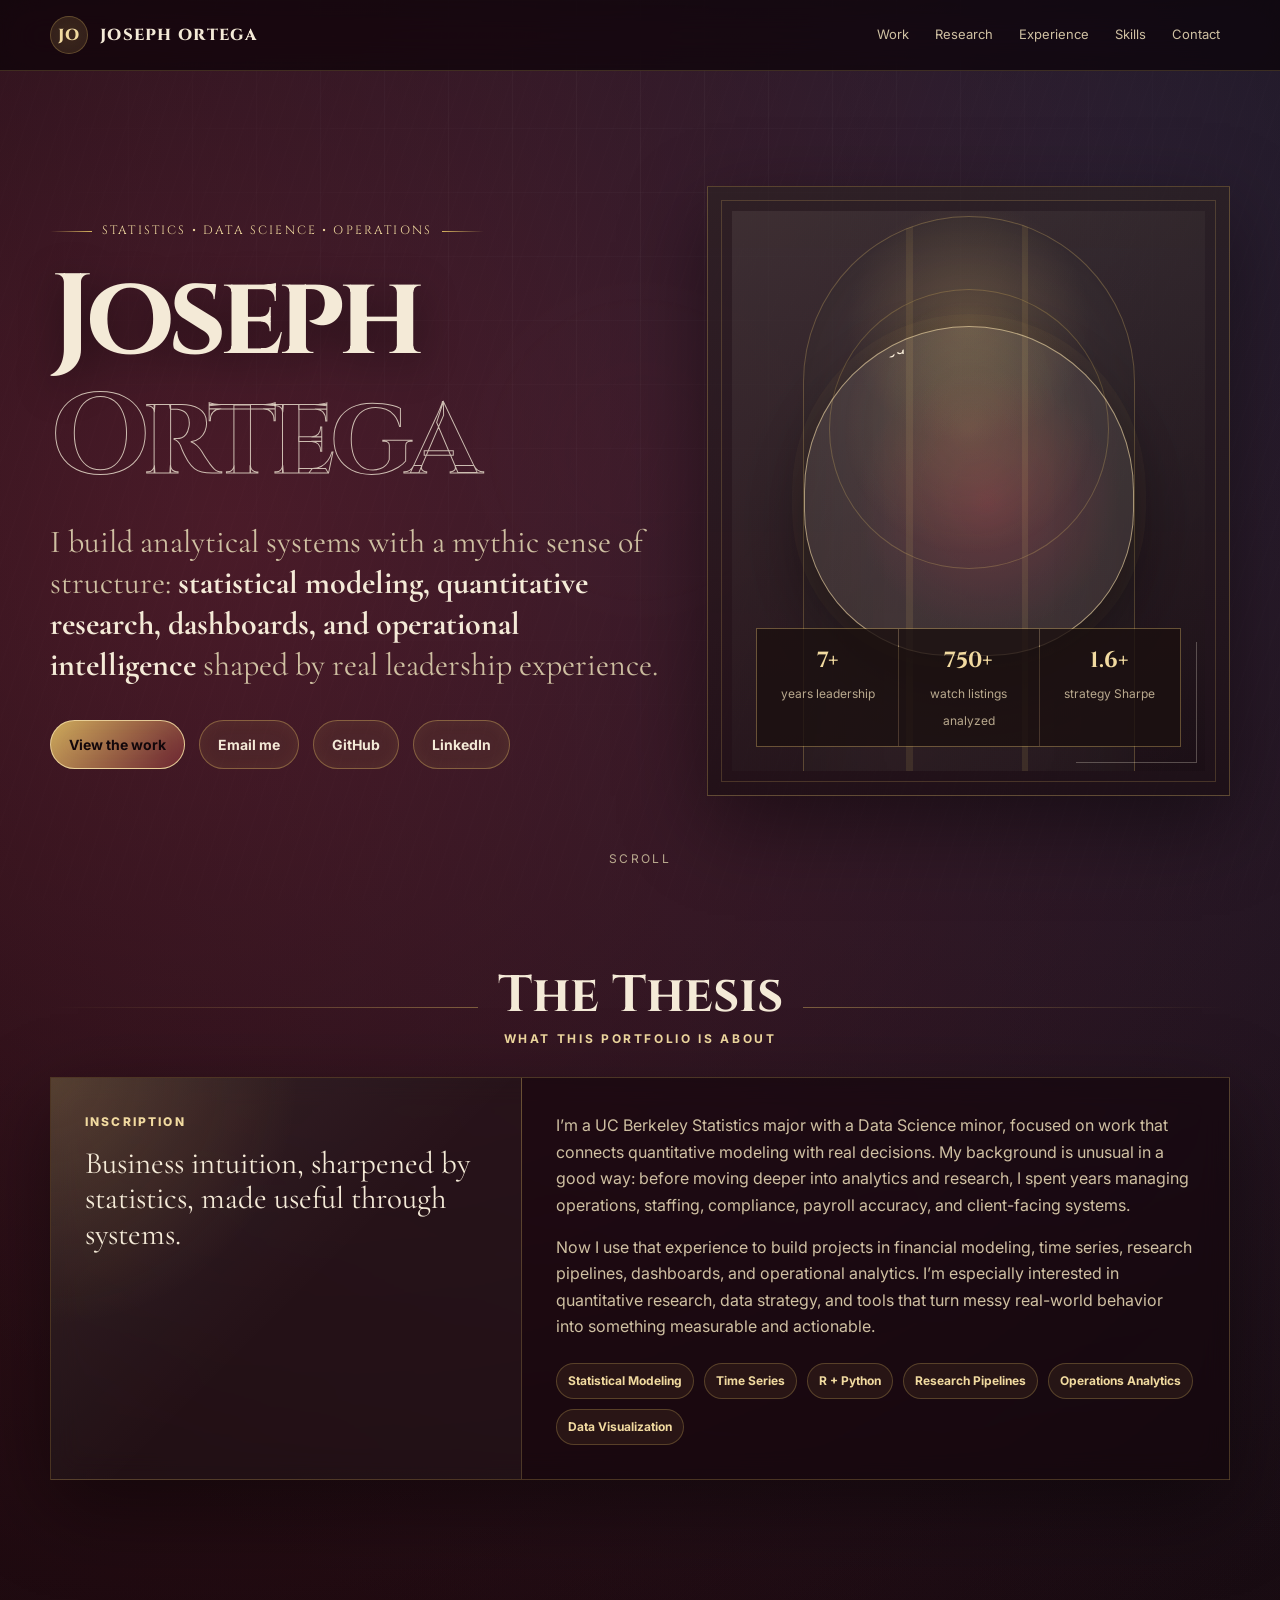
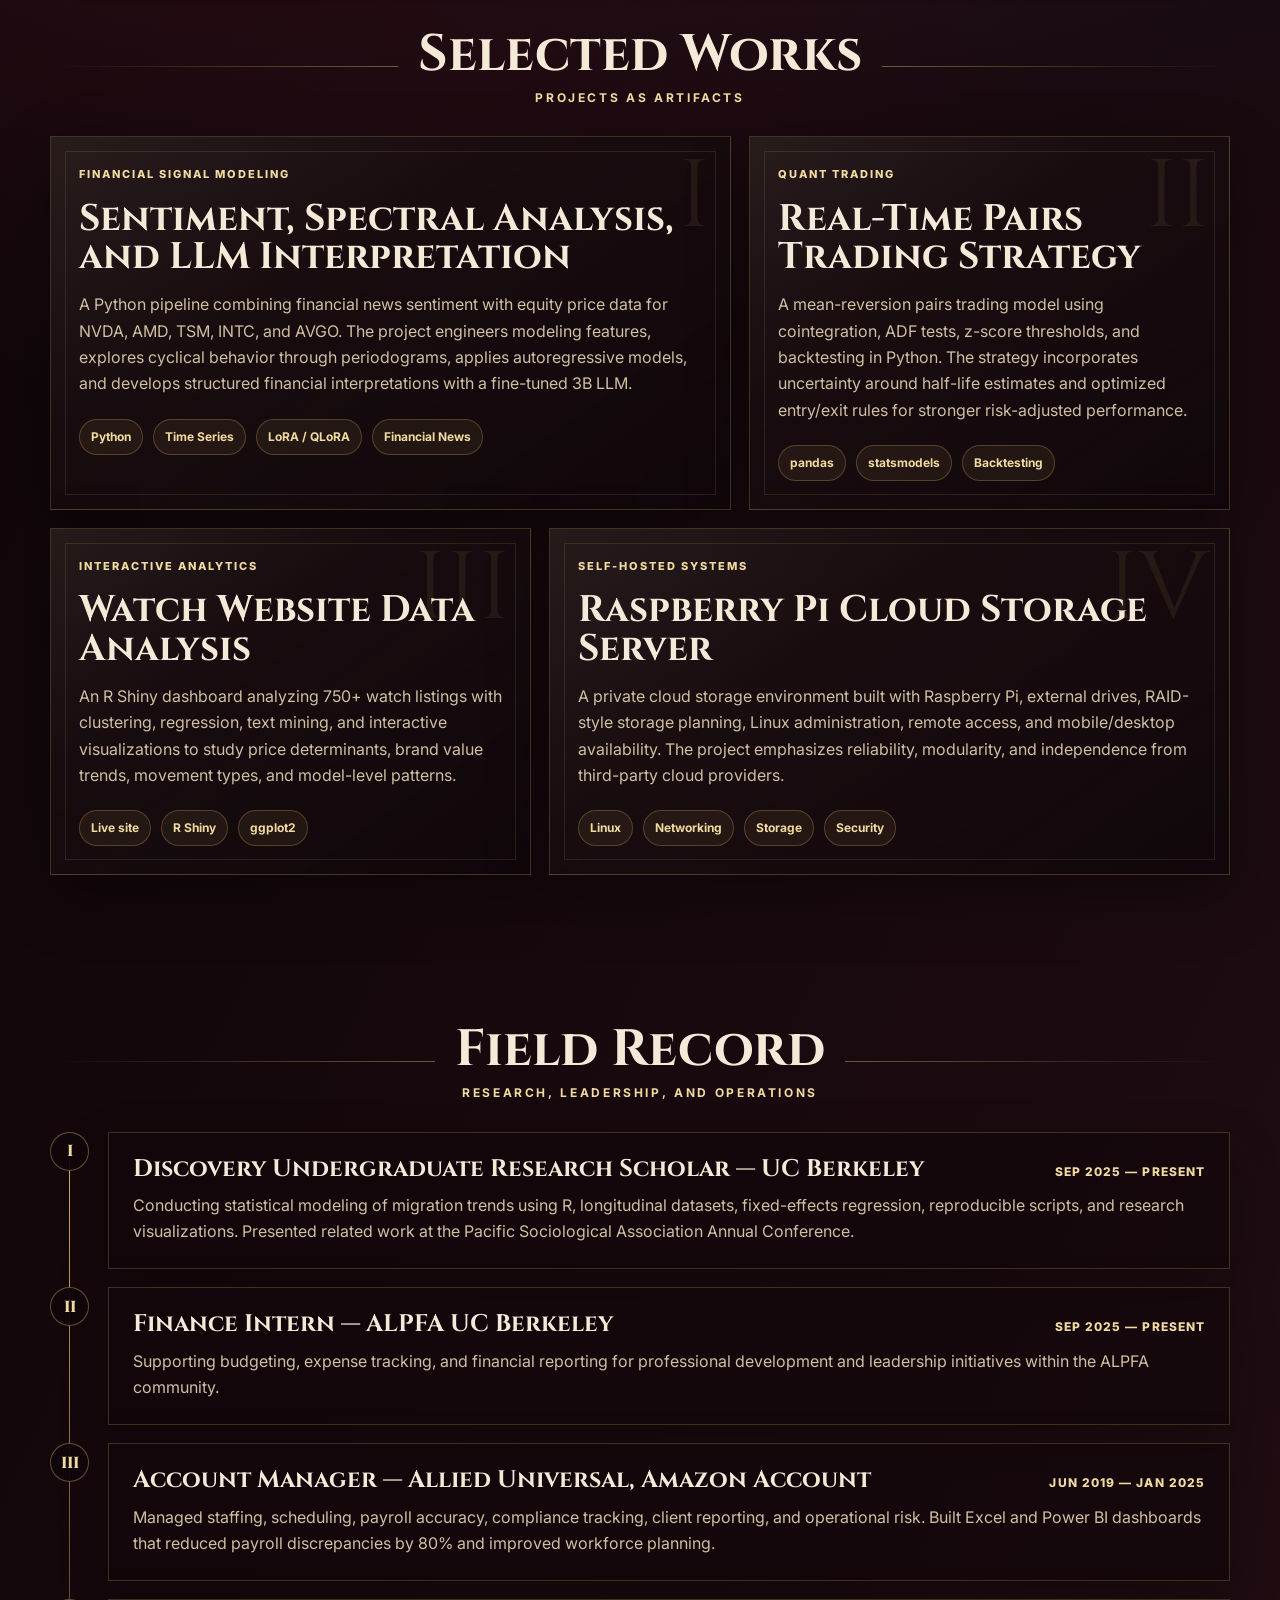
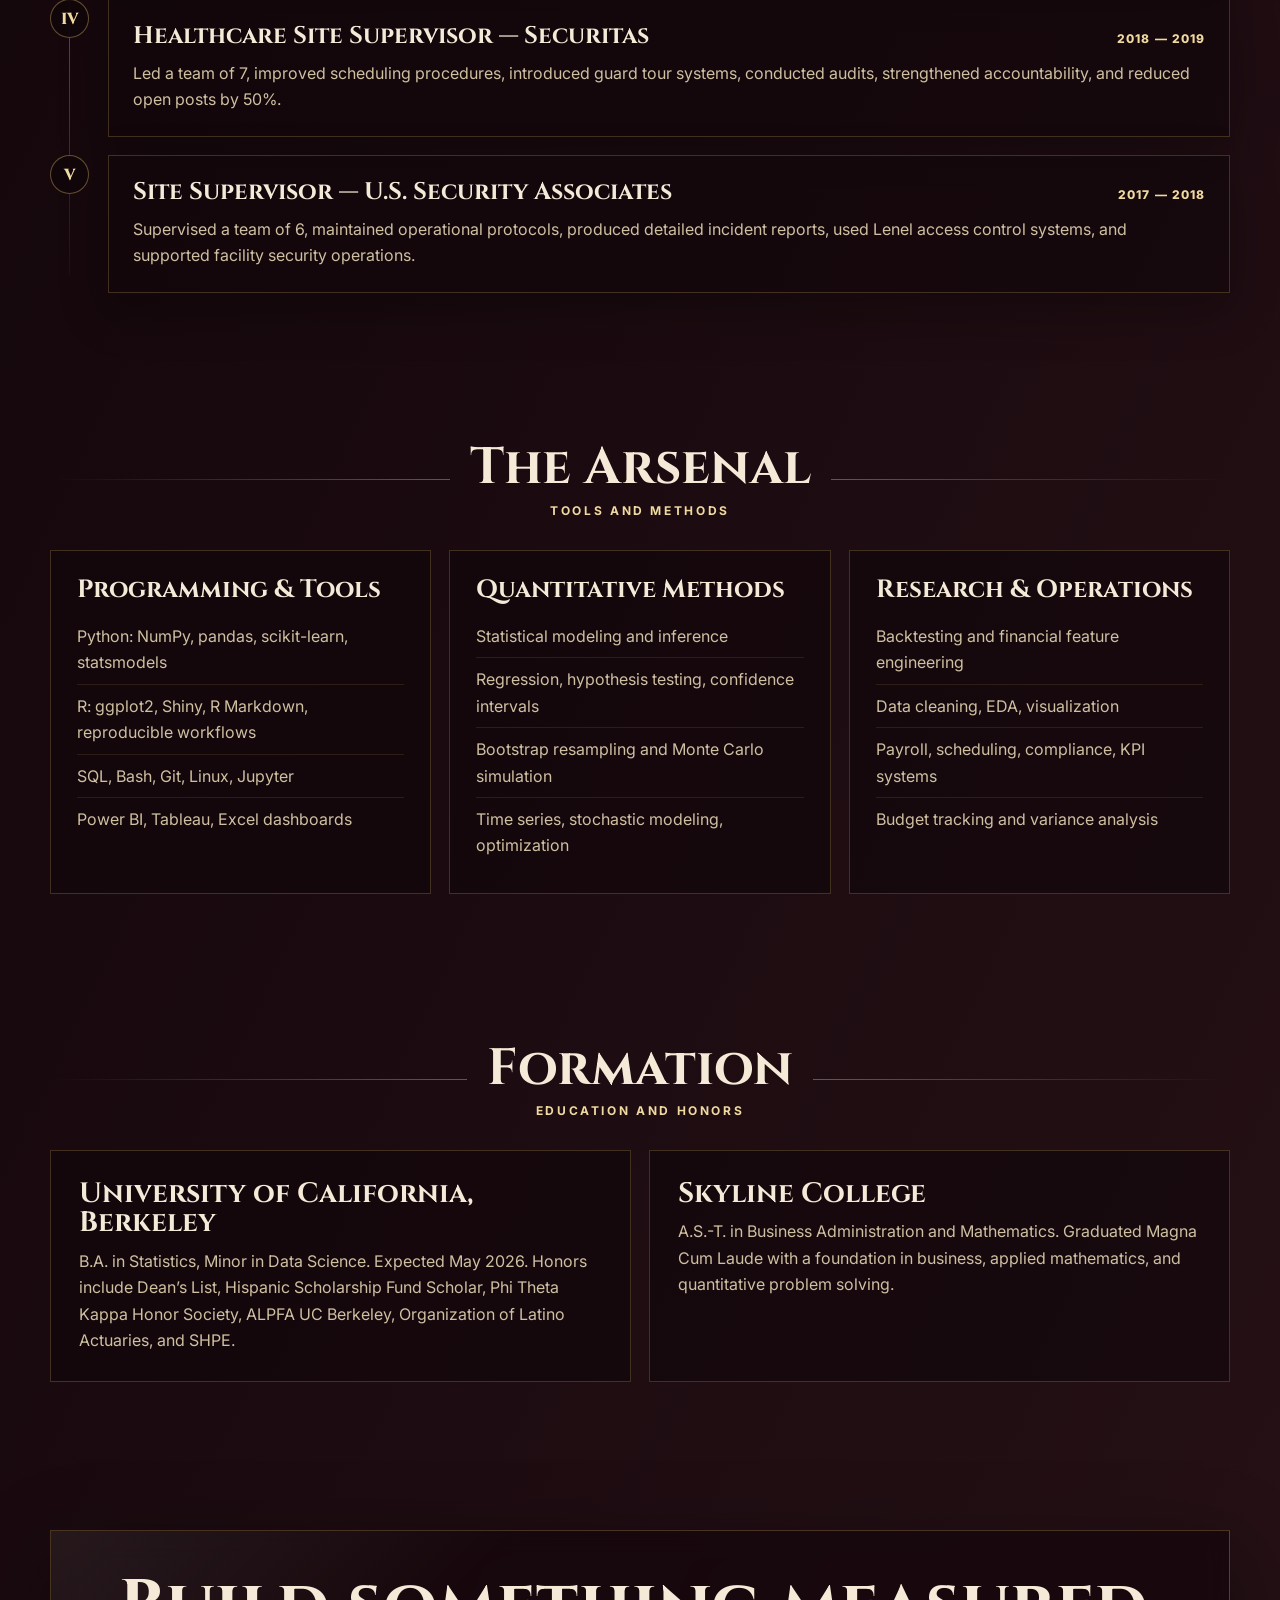
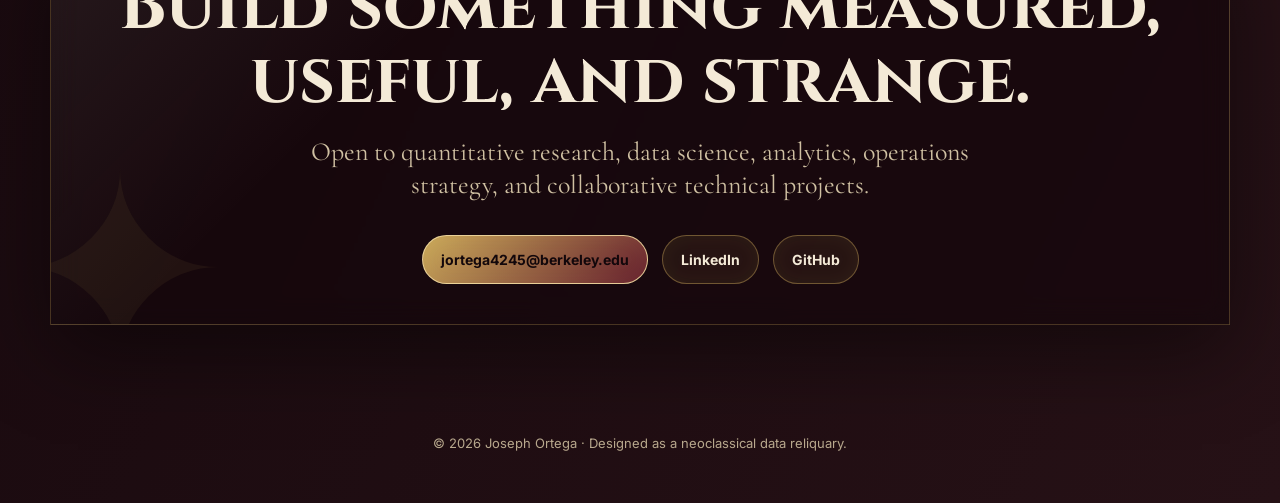
==== index.html @ 9931ac11 "Update print statement from 'Hello' to 'Goodbye'" ====
<!doctype html>
<html lang="en">
<head>
  <meta charset="utf-8" />
  <meta name="viewport" content="width=device-width, initial-scale=1" />
  <title>Joseph Ortega — Portfolio</title>
  <meta name="description" content="Joseph Ortega — Statistics & Data Science at UC Berkeley. Quantitative research, analytics, operations, and data-driven systems." />
  <meta property="og:title" content="Joseph Ortega — Portfolio" />
  <meta property="og:description" content="Statistics, data science, quantitative research, and operations portfolio for Joseph Ortega." />
  <meta property="og:type" content="website" />
  <meta property="og:image" content="https://avatars.githubusercontent.com/u/205101047?v=4" />
  <meta name="theme-color" content="#12090d" />
  <link rel="preconnect" href="https://fonts.googleapis.com">
  <link rel="preconnect" href="https://fonts.gstatic.com" crossorigin>
  <link href="https://fonts.googleapis.com/css2?family=Cinzel:wght@500;600;700;800&family=Cormorant+Garamond:ital,wght@0,500;0,600;0,700;1,500;1,600&family=Inter:wght@400;500;600;700&display=swap" rel="stylesheet">
  <style>
    :root {
      --night: #10070b;
      --night-2: #180b12;
      --wine: #4b1722;
      --wine-2: #6d2232;
      --gold: #d6b35f;
      --gold-soft: #f1daa0;
      --ivory: #f4ead7;
      --stone: #cfc0a2;
      --muted: #b9a98e;
      --ink: #1f1612;
      --lapis: #203d63;
      --verdigris: #6b8f84;
      --glass: rgba(20, 9, 14, 0.72);
      --glass-2: rgba(40, 15, 22, 0.62);
      --line: rgba(214, 179, 95, 0.34);
      --shadow: 0 28px 80px rgba(0, 0, 0, .44);
      --max: 1180px;
    }

    * { box-sizing: border-box; }
    html { scroll-behavior: smooth; }
    body {
      margin: 0;
      color: var(--ivory);
      font-family: Inter, system-ui, -apple-system, BlinkMacSystemFont, "Segoe UI", sans-serif;
      background:
        radial-gradient(circle at 18% 10%, rgba(109, 34, 50, .62), transparent 30%),
        radial-gradient(circle at 84% 4%, rgba(32, 61, 99, .42), transparent 30%),
        linear-gradient(115deg, #0a0407 0%, #16080d 45%, #261116 100%);
      line-height: 1.65;
      overflow-x: hidden;
    }

    body::before {
      content: "";
      position: fixed;
      inset: 0;
      pointer-events: none;
      z-index: -3;
      background:
        linear-gradient(90deg, rgba(255,255,255,.035) 1px, transparent 1px),
        linear-gradient(rgba(255,255,255,.025) 1px, transparent 1px);
      background-size: 64px 64px;
      mask-image: radial-gradient(circle at 50% 20%, #000, transparent 78%);
    }

    body::after {
      content: "";
      position: fixed;
      inset: 0;
      pointer-events: none;
      z-index: -2;
      opacity: .16;
      background-image:
        repeating-linear-gradient(108deg, transparent 0 14px, rgba(244,234,215,.14) 15px, transparent 16px),
        radial-gradient(circle at 50% 50%, rgba(244,234,215,.25), transparent 24%);
      mix-blend-mode: overlay;
    }

    a { color: inherit; text-decoration: none; }
    img { max-width: 100%; display: block; }
    .container { width: min(var(--max), calc(100% - 36px)); margin: 0 auto; }

    .skip-link {
      position: absolute;
      left: 18px;
      top: -60px;
      background: var(--ivory);
      color: var(--ink);
      padding: 10px 14px;
      border-radius: 999px;
      z-index: 999;
      transition: top .2s ease;
    }
    .skip-link:focus { top: 18px; }

    .progress {
      position: fixed;
      top: 0;
      left: 0;
      height: 3px;
      width: 0%;
      background: linear-gradient(90deg, var(--gold), #fff1bd, var(--wine-2));
      z-index: 1000;
      box-shadow: 0 0 18px rgba(214,179,95,.55);
    }

    .nav {
      position: sticky;
      top: 0;
      z-index: 100;
      backdrop-filter: blur(18px) saturate(140%);
      background: rgba(10, 4, 7, .72);
      border-bottom: 1px solid rgba(214,179,95,.22);
    }

    .nav-inner {
      display: flex;
      align-items: center;
      justify-content: space-between;
      gap: 22px;
      padding: 16px 0;
    }

    .sigil {
      display: inline-flex;
      align-items: center;
      gap: 12px;
      letter-spacing: .08em;
      text-transform: uppercase;
      font-family: Cinzel, serif;
      font-weight: 800;
    }

    .sigil-mark {
      width: 38px;
      height: 38px;
      display: grid;
      place-items: center;
      border: 1px solid var(--line);
      border-radius: 50%;
      background: radial-gradient(circle, rgba(214,179,95,.2), rgba(214,179,95,.05));
      color: var(--gold-soft);
      box-shadow: inset 0 0 18px rgba(214,179,95,.12);
    }

    .nav-links {
      display: flex;
      align-items: center;
      gap: 6px;
      flex-wrap: wrap;
      justify-content: flex-end;
    }

    .nav-links a {
      font-size: 13px;
      color: var(--stone);
      padding: 8px 10px;
      border-radius: 999px;
      transition: color .2s ease, background .2s ease;
    }
    .nav-links a:hover { color: var(--ivory); background: rgba(214,179,95,.1); }

    .hero {
      position: relative;
      min-height: calc(100vh - 76px);
      display: grid;
      align-items: center;
      padding: 86px 0 70px;
    }

    .hero-grid {
      display: grid;
      grid-template-columns: 1.08fr .92fr;
      gap: 44px;
      align-items: center;
    }

    .eyebrow {
      display: inline-flex;
      align-items: center;
      gap: 10px;
      color: var(--gold-soft);
      font-family: Cinzel, serif;
      letter-spacing: .18em;
      text-transform: uppercase;
      font-size: 12px;
      margin-bottom: 18px;
    }
    .eyebrow::before, .eyebrow::after {
      content: "";
      width: 42px;
      height: 1px;
      background: linear-gradient(90deg, transparent, var(--gold));
    }
    .eyebrow::after { background: linear-gradient(90deg, var(--gold), transparent); }

    h1, h2, h3 { font-family: Cinzel, Georgia, serif; line-height: 1.05; margin: 0; }
    h1 {
      font-size: clamp(52px, 9vw, 114px);
      letter-spacing: -.055em;
      max-width: 850px;
      text-shadow: 0 10px 42px rgba(0,0,0,.45);
    }
    h1 span {
      display: block;
      color: transparent;
      -webkit-text-stroke: 1px rgba(244,234,215,.78);
      text-shadow: none;
    }

    .hero-copy {
      max-width: 710px;
      margin-top: 24px;
      color: var(--stone);
      font-family: "Cormorant Garamond", Georgia, serif;
      font-size: clamp(22px, 3vw, 32px);
      line-height: 1.28;
    }

    .hero-copy strong { color: var(--ivory); font-weight: 700; }

    .actions {
      display: flex;
      gap: 14px;
      flex-wrap: wrap;
      margin-top: 34px;
    }

    .btn {
      display: inline-flex;
      align-items: center;
      justify-content: center;
      gap: 9px;
      min-height: 46px;
      padding: 12px 18px;
      border-radius: 999px;
      border: 1px solid rgba(214,179,95,.42);
      color: var(--ivory);
      background: rgba(214,179,95,.08);
      box-shadow: inset 0 0 18px rgba(214,179,95,.06);
      transition: transform .2s ease, background .2s ease, border-color .2s ease;
      font-weight: 700;
      font-size: 14px;
    }
    .btn:hover { transform: translateY(-2px); background: rgba(214,179,95,.16); border-color: rgba(241,218,160,.7); }
    .btn.primary { background: linear-gradient(135deg, rgba(214,179,95,.95), rgba(109,34,50,.9)); color: #12070b; border-color: rgba(241,218,160,.9); }
    .btn.primary:hover { color: #090305; }

    .portrait-panel {
      position: relative;
      padding: 24px;
      border: 1px solid rgba(214,179,95,.3);
      background:
        linear-gradient(180deg, rgba(244,234,215,.08), rgba(244,234,215,.02)),
        rgba(18, 7, 11, .64);
      box-shadow: var(--shadow);
      overflow: hidden;
      isolation: isolate;
    }
    .portrait-panel::before,
    .portrait-panel::after {
      content: "";
      position: absolute;
      inset: 13px;
      border: 1px solid rgba(214,179,95,.22);
      pointer-events: none;
      z-index: 2;
    }
    .portrait-panel::after {
      inset: auto 32px 32px auto;
      width: 120px;
      height: 120px;
      border-left: 0;
      border-top: 0;
      border-color: rgba(244,234,215,.28);
    }

    .portrait-wrap {
      position: relative;
      min-height: 560px;
      display: grid;
      place-items: center;
      background:
        radial-gradient(circle at 50% 20%, rgba(214,179,95,.24), transparent 24%),
        radial-gradient(circle at 54% 52%, rgba(109,34,50,.62), transparent 34%),
        linear-gradient(145deg, rgba(244,234,215,.08), rgba(16,7,11,.2));
      overflow: hidden;
    }

    .portrait-wrap::before {
      content: "";
      position: absolute;
      width: 330px;
      height: 640px;
      border-radius: 170px 170px 18px 18px;
      border: 1px solid rgba(214,179,95,.28);
      background:
        linear-gradient(90deg, transparent 0 31%, rgba(214,179,95,.12) 31% 33%, transparent 33% 66%, rgba(214,179,95,.12) 66% 68%, transparent 68%),
        rgba(244,234,215,.035);
      transform: translateY(46px);
      box-shadow: inset 0 0 80px rgba(0,0,0,.22);
    }

    .orb {
      position: absolute;
      width: 280px;
      height: 280px;
      border-radius: 50%;
      border: 1px solid rgba(214,179,95,.28);
      background: radial-gradient(circle, rgba(214,179,95,.18), transparent 64%);
      filter: blur(.1px);
      top: 78px;
      left: 50%;
      transform: translateX(-50%);
    }

    .avatar {
      position: relative;
      z-index: 3;
      width: min(78%, 330px);
      aspect-ratio: 1;
      object-fit: cover;
      border-radius: 50% 50% 44% 44%;
      border: 1px solid rgba(241,218,160,.58);
      padding: 8px;
      background: rgba(244,234,215,.08);
      box-shadow: 0 28px 70px rgba(0,0,0,.45), 0 0 0 12px rgba(214,179,95,.05);
      filter: sepia(.08) contrast(1.04) saturate(.92);
    }

    .stat-strip {
      position: absolute;
      left: 24px;
      right: 24px;
      bottom: 24px;
      z-index: 4;
      display: grid;
      grid-template-columns: repeat(3, 1fr);
      gap: 1px;
      border: 1px solid rgba(214,179,95,.24);
      background: rgba(214,179,95,.18);
    }
    .stat {
      padding: 14px 12px;
      background: rgba(16,7,11,.76);
      text-align: center;
    }
    .stat b {
      display: block;
      font-family: Cinzel, serif;
      font-size: 22px;
      color: var(--gold-soft);
    }
    .stat span { color: var(--muted); font-size: 12px; }

    .scroll-cue {
      position: absolute;
      left: 50%;
      bottom: 26px;
      transform: translateX(-50%);
      color: var(--muted);
      font-size: 12px;
      letter-spacing: .2em;
      text-transform: uppercase;
    }

    .section {
      padding: 74px 0;
      position: relative;
    }

    .section-title {
      display: grid;
      grid-template-columns: 1fr auto 1fr;
      align-items: center;
      gap: 20px;
      margin-bottom: 32px;
    }
    .section-title::before, .section-title::after {
      content: "";
      height: 1px;
      background: linear-gradient(90deg, transparent, rgba(214,179,95,.45));
    }
    .section-title::after { background: linear-gradient(90deg, rgba(214,179,95,.45), transparent); }
    .section-title h2 {
      font-size: clamp(28px, 4vw, 52px);
      text-align: center;
      color: var(--ivory);
    }
    .section-title small {
      display: block;
      margin-top: 10px;
      font-family: Inter, sans-serif;
      font-size: 12px;
      font-weight: 700;
      letter-spacing: .22em;
      text-transform: uppercase;
      color: var(--gold-soft);
    }

    .panel {
      border: 1px solid rgba(214,179,95,.26);
      background:
        linear-gradient(135deg, rgba(244,234,215,.08), transparent 30%),
        rgba(18, 7, 11, .66);
      box-shadow: var(--shadow);
      backdrop-filter: blur(14px) saturate(135%);
    }

    .about-panel {
      display: grid;
      grid-template-columns: .8fr 1.2fr;
      gap: 0;
    }

    .epitaph {
      padding: 34px;
      border-right: 1px solid rgba(214,179,95,.24);
      background:
        radial-gradient(circle at 0 0, rgba(214,179,95,.2), transparent 40%),
        rgba(244,234,215,.035);
    }
    .epitaph .label {
      color: var(--gold-soft);
      letter-spacing: .18em;
      text-transform: uppercase;
      font-size: 12px;
      font-weight: 800;
      margin-bottom: 14px;
    }
    .epitaph p {
      font-family: "Cormorant Garamond", Georgia, serif;
      font-size: 31px;
      line-height: 1.14;
      color: var(--ivory);
      margin: 0;
    }

    .about-copy {
      padding: 34px;
      color: var(--stone);
      font-size: 16px;
    }
    .about-copy p { margin: 0 0 16px; }
    .about-copy strong { color: var(--ivory); }

    .skill-cloud {
      display: flex;
      flex-wrap: wrap;
      gap: 10px;
      margin-top: 24px;
    }
    .chip {
      border: 1px solid rgba(214,179,95,.28);
      background: rgba(214,179,95,.08);
      color: var(--gold-soft);
      border-radius: 999px;
      padding: 7px 11px;
      font-size: 12px;
      font-weight: 700;
    }

    .project-grid {
      display: grid;
      grid-template-columns: repeat(12, 1fr);
      gap: 18px;
    }
    .project-card {
      grid-column: span 6;
      min-height: 322px;
      position: relative;
      overflow: hidden;
      padding: 28px;
      border: 1px solid rgba(214,179,95,.24);
      background:
        linear-gradient(145deg, rgba(244,234,215,.09), rgba(244,234,215,.025) 36%, rgba(16,7,11,.78)),
        rgba(18,7,11,.72);
      box-shadow: 0 22px 58px rgba(0,0,0,.32);
      transition: transform .22s ease, border-color .22s ease, background .22s ease;
    }
    .project-card:nth-child(1), .project-card:nth-child(4) { grid-column: span 7; }
    .project-card:nth-child(2), .project-card:nth-child(3) { grid-column: span 5; }
    .project-card:hover {
      transform: translateY(-5px);
      border-color: rgba(241,218,160,.58);
      background:
        linear-gradient(145deg, rgba(244,234,215,.12), rgba(109,34,50,.12) 42%, rgba(16,7,11,.8)),
        rgba(18,7,11,.72);
    }
    .project-card::before {
      content: attr(data-numeral);
      position: absolute;
      right: 20px;
      top: 12px;
      font-family: Cinzel, serif;
      font-size: 96px;
      line-height: 1;
      color: rgba(214,179,95,.09);
      pointer-events: none;
    }
    .project-card::after {
      content: "";
      position: absolute;
      inset: 14px;
      border: 1px solid rgba(214,179,95,.14);
      pointer-events: none;
    }
    .project-card .type {
      color: var(--gold-soft);
      letter-spacing: .18em;
      text-transform: uppercase;
      font-weight: 800;
      font-size: 11px;
      margin-bottom: 16px;
    }
    .project-card h3 {
      font-size: clamp(24px, 3vw, 37px);
      max-width: 620px;
      margin-bottom: 14px;
      position: relative;
      z-index: 1;
    }
    .project-card p {
      margin: 0;
      color: var(--stone);
      max-width: 620px;
      position: relative;
      z-index: 1;
    }
    .project-links {
      display: flex;
      gap: 10px;
      flex-wrap: wrap;
      margin-top: 22px;
      position: relative;
      z-index: 1;
    }

    .timeline {
      position: relative;
      display: grid;
      gap: 18px;
    }
    .timeline::before {
      content: "";
      position: absolute;
      left: 19px;
      top: 18px;
      bottom: 18px;
      width: 1px;
      background: linear-gradient(var(--gold), rgba(214,179,95,.05));
    }
    .role {
      position: relative;
      display: grid;
      grid-template-columns: 40px 1fr;
      gap: 18px;
    }
    .role-dot {
      width: 39px;
      height: 39px;
      border-radius: 50%;
      display: grid;
      place-items: center;
      color: var(--gold-soft);
      background: rgba(16,7,11,.95);
      border: 1px solid rgba(214,179,95,.42);
      z-index: 1;
      font-family: Cinzel, serif;
      font-weight: 800;
    }
    .role-card {
      padding: 24px;
      border: 1px solid rgba(214,179,95,.24);
      background: rgba(18,7,11,.64);
      box-shadow: 0 18px 48px rgba(0,0,0,.28);
    }
    .role-card header {
      display: flex;
      align-items: baseline;
      justify-content: space-between;
      gap: 18px;
      margin-bottom: 10px;
    }
    .role-card h3 { font-size: 24px; }
    .role-card time {
      color: var(--gold-soft);
      font-size: 12px;
      white-space: nowrap;
      font-weight: 800;
      letter-spacing: .09em;
      text-transform: uppercase;
    }
    .role-card p { color: var(--stone); margin: 0; }

    .skills-layout {
      display: grid;
      grid-template-columns: repeat(3, 1fr);
      gap: 18px;
    }
    .skill-card {
      padding: 26px;
      border: 1px solid rgba(214,179,95,.24);
      background: rgba(18,7,11,.64);
      min-height: 230px;
    }
    .skill-card h3 {
      font-size: 25px;
      color: var(--ivory);
      margin-bottom: 12px;
    }
    .skill-card ul {
      list-style: none;
      margin: 0;
      padding: 0;
      color: var(--stone);
    }
    .skill-card li {
      padding: 8px 0;
      border-bottom: 1px solid rgba(214,179,95,.12);
    }
    .skill-card li:last-child { border-bottom: 0; }

    .education-grid {
      display: grid;
      grid-template-columns: repeat(2, 1fr);
      gap: 18px;
    }
    .edu-card {
      padding: 28px;
      min-height: 210px;
      border: 1px solid rgba(214,179,95,.24);
      background: rgba(18,7,11,.64);
    }
    .edu-card h3 { font-size: 28px; margin-bottom: 10px; }
    .edu-card p { color: var(--stone); margin: 0; }

    .contact-panel {
      padding: 40px;
      text-align: center;
      position: relative;
      overflow: hidden;
    }
    .contact-panel::before {
      content: "✦";
      position: absolute;
      inset: auto auto -90px -40px;
      font-size: 260px;
      color: rgba(214,179,95,.06);
      font-family: Cinzel, serif;
      line-height: 1;
    }
    .contact-panel h2 {
      font-size: clamp(34px, 6vw, 70px);
      margin-bottom: 18px;
    }
    .contact-panel p {
      color: var(--stone);
      max-width: 720px;
      margin: 0 auto 28px;
      font-family: "Cormorant Garamond", Georgia, serif;
      font-size: 26px;
      line-height: 1.25;
    }

    footer {
      padding: 34px 0 48px;
      color: var(--muted);
      font-size: 13px;
      text-align: center;
    }

    .reveal {
      opacity: 0;
      transform: translateY(18px);
      transition: opacity .75s ease, transform .75s ease;
    }
    .reveal.visible {
      opacity: 1;
      transform: translateY(0);
    }

    @media (max-width: 980px) {
      .hero-grid, .about-panel, .skills-layout, .education-grid { grid-template-columns: 1fr; }
      .portrait-wrap { min-height: 480px; }
      .epitaph { border-right: 0; border-bottom: 1px solid rgba(214,179,95,.24); }
      .project-card, .project-card:nth-child(1), .project-card:nth-child(2), .project-card:nth-child(3), .project-card:nth-child(4) { grid-column: span 12; }
      .scroll-cue { display: none; }
    }

    @media (max-width: 720px) {
      .container { width: min(100% - 28px, var(--max)); }
      .nav-inner { align-items: flex-start; flex-direction: column; }
      .nav-links { justify-content: flex-start; }
      .hero { padding: 54px 0 40px; min-height: auto; }
      h1 { font-size: clamp(46px, 15vw, 74px); }
      .portrait-panel { padding: 14px; }
      .portrait-wrap { min-height: 430px; }
      .stat-strip { grid-template-columns: 1fr; left: 14px; right: 14px; bottom: 14px; }
      .section { padding: 52px 0; }
      .section-title { grid-template-columns: 1fr; gap: 10px; }
      .section-title::before, .section-title::after { display: none; }
      .epitaph, .about-copy, .project-card, .role-card, .skill-card, .edu-card, .contact-panel { padding: 22px; }
      .role-card header { flex-direction: column; gap: 4px; }
      .role-card time { white-space: normal; }
    }

    @media (prefers-reduced-motion: reduce) {
      html { scroll-behavior: auto; }
      *, *::before, *::after { transition: none !important; animation: none !important; }
      .reveal { opacity: 1; transform: none; }
    }
  </style>
</head>
<body>
  <a class="skip-link" href="#main">Skip to content</a>
  <div class="progress" aria-hidden="true"></div>

  <header class="nav">
    <div class="container nav-inner">
      <a href="#top" class="sigil" aria-label="Joseph Ortega home">
        <span class="sigil-mark">JO</span>
        <span>Joseph Ortega</span>
      </a>
      <nav class="nav-links" aria-label="Primary navigation">
        <a href="#work">Work</a>
        <a href="#research">Research</a>
        <a href="#experience">Experience</a>
        <a href="#skills">Skills</a>
        <a href="#contact">Contact</a>
      </nav>
    </div>
  </header>

  <main id="main">
    <section class="hero container" id="top">
      <div class="hero-grid">
        <div class="reveal">
          <div class="eyebrow">Statistics • Data Science • Operations</div>
          <h1>Joseph <span>Ortega</span></h1>
          <p class="hero-copy">
            I build analytical systems with a mythic sense of structure: <strong>statistical modeling, quantitative research, dashboards, and operational intelligence</strong> shaped by real leadership experience.
          </p>
          <div class="actions">
            <a class="btn primary" href="#work">View the work</a>
            <a class="btn" href="mailto:jortega4245@berkeley.edu">Email me</a>
            <a class="btn" href="https://github.com/jortega4245" target="_blank" rel="noopener">GitHub</a>
            <a class="btn" href="https://www.linkedin.com/in/josephrortega42" target="_blank" rel="noopener">LinkedIn</a>
          </div>
        </div>

        <aside class="portrait-panel reveal" aria-label="Profile summary">
          <div class="portrait-wrap">
            <div class="orb" aria-hidden="true"></div>
            <img class="avatar" src="https://avatars.githubusercontent.com/u/205101047?v=4" alt="JC Ortega" />
            <div class="stat-strip" aria-label="Portfolio highlights">
              <div class="stat"><b>7+</b><span>years leadership</span></div>
              <div class="stat"><b>750+</b><span>watch listings analyzed</span></div>
              <div class="stat"><b>1.6+</b><span>strategy Sharpe</span></div>
            </div>
          </div>
        </aside>
      </div>
      <div class="scroll-cue">Scroll</div>
    </section>

    <section class="section container" id="research">
      <div class="section-title reveal">
        <h2>The Thesis<small>what this portfolio is about</small></h2>
      </div>
      <div class="panel about-panel reveal">
        <div class="epitaph">
          <div class="label">Inscription</div>
          <p>Business intuition, sharpened by statistics, made useful through systems.</p>
        </div>
        <div class="about-copy">
          <p>
            I’m a UC Berkeley Statistics major with a Data Science minor, focused on work that connects quantitative modeling with real decisions. My background is unusual in a good way: before moving deeper into analytics and research, I spent years managing operations, staffing, compliance, payroll accuracy, and client-facing systems.
          </p>
          <p>
            Now I use that experience to build projects in financial modeling, time series, research pipelines, dashboards, and operational analytics. I’m especially interested in quantitative research, data strategy, and tools that turn messy real-world behavior into something measurable and actionable.
          </p>
          <div class="skill-cloud" aria-label="Core focus areas">
            <span class="chip">Statistical Modeling</span>
            <span class="chip">Time Series</span>
            <span class="chip">R + Python</span>
            <span class="chip">Research Pipelines</span>
            <span class="chip">Operations Analytics</span>
            <span class="chip">Data Visualization</span>
          </div>
        </div>
      </div>
    </section>

    <section class="section container" id="work">
      <div class="section-title reveal">
        <h2>Selected Works<small>projects as artifacts</small></h2>
      </div>
      <div class="project-grid">
        <article class="project-card reveal" data-numeral="I">
          <div class="type">Financial signal modeling</div>
          <h3>Sentiment, Spectral Analysis, and LLM Interpretation</h3>
          <p>
            A Python pipeline combining financial news sentiment with equity price data for NVDA, AMD, TSM, INTC, and AVGO. The project engineers modeling features, explores cyclical behavior through periodograms, applies autoregressive models, and develops structured financial interpretations with a fine-tuned 3B LLM.
          </p>
          <div class="project-links">
            <span class="chip">Python</span>
            <span class="chip">Time Series</span>
            <span class="chip">LoRA / QLoRA</span>
            <span class="chip">Financial News</span>
          </div>
        </article>

        <article class="project-card reveal" data-numeral="II">
          <div class="type">Quant trading</div>
          <h3>Real-Time Pairs Trading Strategy</h3>
          <p>
            A mean-reversion pairs trading model using cointegration, ADF tests, z-score thresholds, and backtesting in Python. The strategy incorporates uncertainty around half-life estimates and optimized entry/exit rules for stronger risk-adjusted performance.
          </p>
          <div class="project-links">
            <span class="chip">pandas</span>
            <span class="chip">statsmodels</span>
            <span class="chip">Backtesting</span>
          </div>
        </article>

        <article class="project-card reveal" data-numeral="III">
          <div class="type">Interactive analytics</div>
          <h3>Watch Website Data Analysis</h3>
          <p>
            An R Shiny dashboard analyzing 750+ watch listings with clustering, regression, text mining, and interactive visualizations to study price determinants, brand value trends, movement types, and model-level patterns.
          </p>
          <div class="project-links">
            <a class="chip" href="https://jortega4245.github.io/" target="_blank" rel="noopener">Live site</a>
            <span class="chip">R Shiny</span>
            <span class="chip">ggplot2</span>
          </div>
        </article>

        <article class="project-card reveal" data-numeral="IV">
          <div class="type">Self-hosted systems</div>
          <h3>Raspberry Pi Cloud Storage Server</h3>
          <p>
            A private cloud storage environment built with Raspberry Pi, external drives, RAID-style storage planning, Linux administration, remote access, and mobile/desktop availability. The project emphasizes reliability, modularity, and independence from third-party cloud providers.
          </p>
          <div class="project-links">
            <span class="chip">Linux</span>
            <span class="chip">Networking</span>
            <span class="chip">Storage</span>
            <span class="chip">Security</span>
          </div>
        </article>
      </div>
    </section>

    <section class="section container" id="experience">
      <div class="section-title reveal">
        <h2>Field Record<small>research, leadership, and operations</small></h2>
      </div>
      <div class="timeline">
        <article class="role reveal">
          <div class="role-dot">I</div>
          <div class="role-card">
            <header>
              <h3>Discovery Undergraduate Research Scholar — UC Berkeley</h3>
              <time>Sep 2025 — Present</time>
            </header>
            <p>Conducting statistical modeling of migration trends using R, longitudinal datasets, fixed-effects regression, reproducible scripts, and research visualizations. Presented related work at the Pacific Sociological Association Annual Conference.</p>
          </div>
        </article>

        <article class="role reveal">
          <div class="role-dot">II</div>
          <div class="role-card">
            <header>
              <h3>Finance Intern — ALPFA UC Berkeley</h3>
              <time>Sep 2025 — Present</time>
            </header>
            <p>Supporting budgeting, expense tracking, and financial reporting for professional development and leadership initiatives within the ALPFA community.</p>
          </div>
        </article>

        <article class="role reveal">
          <div class="role-dot">III</div>
          <div class="role-card">
            <header>
              <h3>Account Manager — Allied Universal, Amazon Account</h3>
              <time>Jun 2019 — Jan 2025</time>
            </header>
            <p>Managed staffing, scheduling, payroll accuracy, compliance tracking, client reporting, and operational risk. Built Excel and Power BI dashboards that reduced payroll discrepancies by 80% and improved workforce planning.</p>
          </div>
        </article>

        <article class="role reveal">
          <div class="role-dot">IV</div>
          <div class="role-card">
            <header>
              <h3>Healthcare Site Supervisor — Securitas</h3>
              <time>2018 — 2019</time>
            </header>
            <p>Led a team of 7, improved scheduling procedures, introduced guard tour systems, conducted audits, strengthened accountability, and reduced open posts by 50%.</p>
          </div>
        </article>

        <article class="role reveal">
          <div class="role-dot">V</div>
          <div class="role-card">
            <header>
              <h3>Site Supervisor — U.S. Security Associates</h3>
              <time>2017 — 2018</time>
            </header>
            <p>Supervised a team of 6, maintained operational protocols, produced detailed incident reports, used Lenel access control systems, and supported facility security operations.</p>
          </div>
        </article>
      </div>
    </section>

    <section class="section container" id="skills">
      <div class="section-title reveal">
        <h2>The Arsenal<small>tools and methods</small></h2>
      </div>
      <div class="skills-layout">
        <div class="skill-card reveal">
          <h3>Programming & Tools</h3>
          <ul>
            <li>Python: NumPy, pandas, scikit-learn, statsmodels</li>
            <li>R: ggplot2, Shiny, R Markdown, reproducible workflows</li>
            <li>SQL, Bash, Git, Linux, Jupyter</li>
            <li>Power BI, Tableau, Excel dashboards</li>
          </ul>
        </div>
        <div class="skill-card reveal">
          <h3>Quantitative Methods</h3>
          <ul>
            <li>Statistical modeling and inference</li>
            <li>Regression, hypothesis testing, confidence intervals</li>
            <li>Bootstrap resampling and Monte Carlo simulation</li>
            <li>Time series, stochastic modeling, optimization</li>
          </ul>
        </div>
        <div class="skill-card reveal">
          <h3>Research & Operations</h3>
          <ul>
            <li>Backtesting and financial feature engineering</li>
            <li>Data cleaning, EDA, visualization</li>
            <li>Payroll, scheduling, compliance, KPI systems</li>
            <li>Budget tracking and variance analysis</li>
          </ul>
        </div>
      </div>
    </section>

    <section class="section container" id="education">
      <div class="section-title reveal">
        <h2>Formation<small>education and honors</small></h2>
      </div>
      <div class="education-grid">
        <article class="edu-card reveal">
          <h3>University of California, Berkeley</h3>
          <p>B.A. in Statistics, Minor in Data Science. Expected May 2026. Honors include Dean’s List, Hispanic Scholarship Fund Scholar, Phi Theta Kappa Honor Society, ALPFA UC Berkeley, Organization of Latino Actuaries, and SHPE.</p>
        </article>
        <article class="edu-card reveal">
          <h3>Skyline College</h3>
          <p>A.S.-T. in Business Administration and Mathematics. Graduated Magna Cum Laude with a foundation in business, applied mathematics, and quantitative problem solving.</p>
        </article>
      </div>
    </section>

    <section class="section container" id="contact">
      <div class="panel contact-panel reveal">
        <h2>Build something measured, useful, and strange.</h2>
        <p>Open to quantitative research, data science, analytics, operations strategy, and collaborative technical projects.</p>
        <div class="actions" style="justify-content:center">
          <a class="btn primary" href="mailto:jortega4245@berkeley.edu">jortega4245@berkeley.edu</a>
          <a class="btn" href="https://www.linkedin.com/in/josephrortega42" target="_blank" rel="noopener">LinkedIn</a>
          <a class="btn" href="https://github.com/jortega4245" target="_blank" rel="noopener">GitHub</a>
        </div>
      </div>
    </section>
  </main>

  <footer class="container">
    <div>© <span id="year"></span> Joseph Ortega · Designed as a neoclassical data reliquary.</div>
  </footer>

  <script>
    const progress = document.querySelector('.progress');
    const year = document.getElementById('year');
    if (year) year.textContent = new Date().getFullYear();

    function updateProgress() {
      const scrollTop = window.scrollY || document.documentElement.scrollTop;
      const height = document.documentElement.scrollHeight - document.documentElement.clientHeight;
      const percent = height > 0 ? (scrollTop / height) * 100 : 0;
      if (progress) progress.style.width = `${percent}%`;
    }

    updateProgress();
    window.addEventListener('scroll', updateProgress, { passive: true });

    const observer = new IntersectionObserver((entries) => {
      entries.forEach(entry => {
        if (entry.isIntersecting) {
          entry.target.classList.add('visible');
          observer.unobserve(entry.target);
        }
      });
    }, { threshold: 0.12 });

    document.querySelectorAll('.reveal').forEach(el => observer.observe(el));
  </script>
</body>
</html>
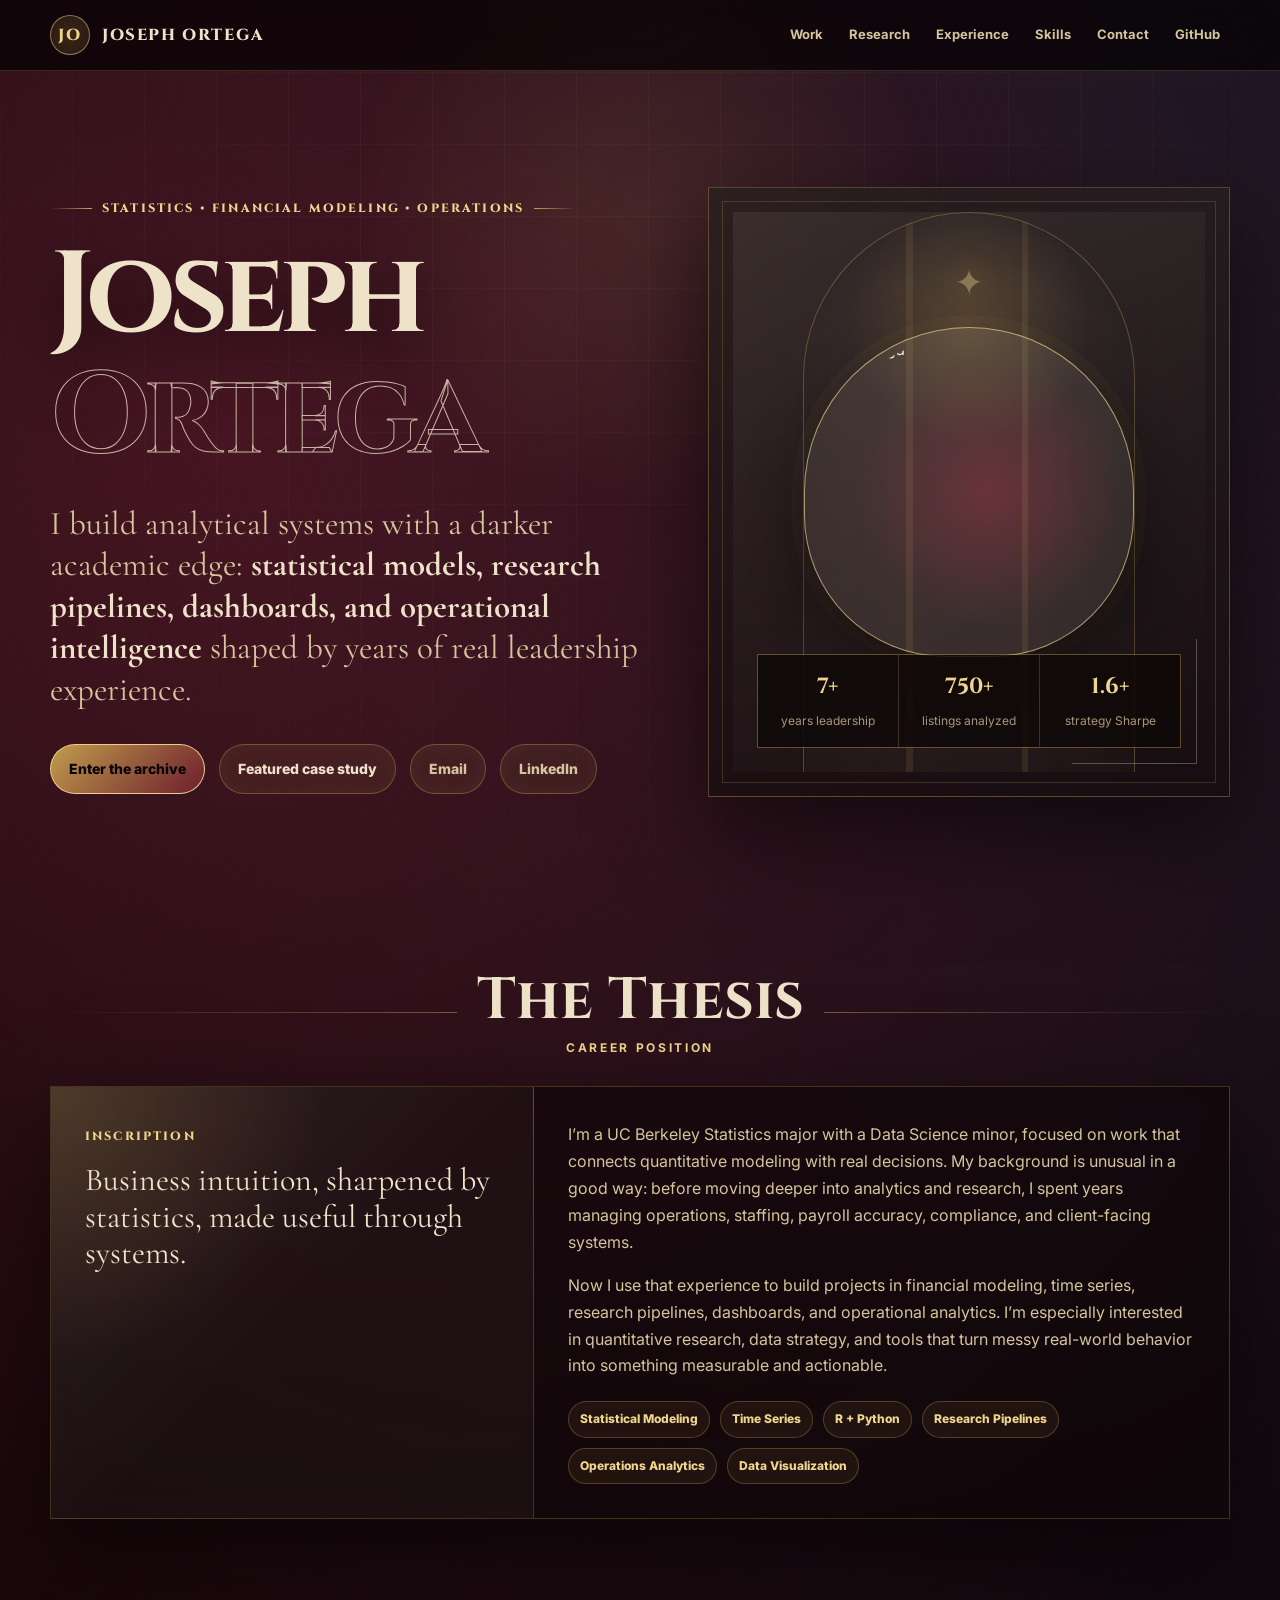
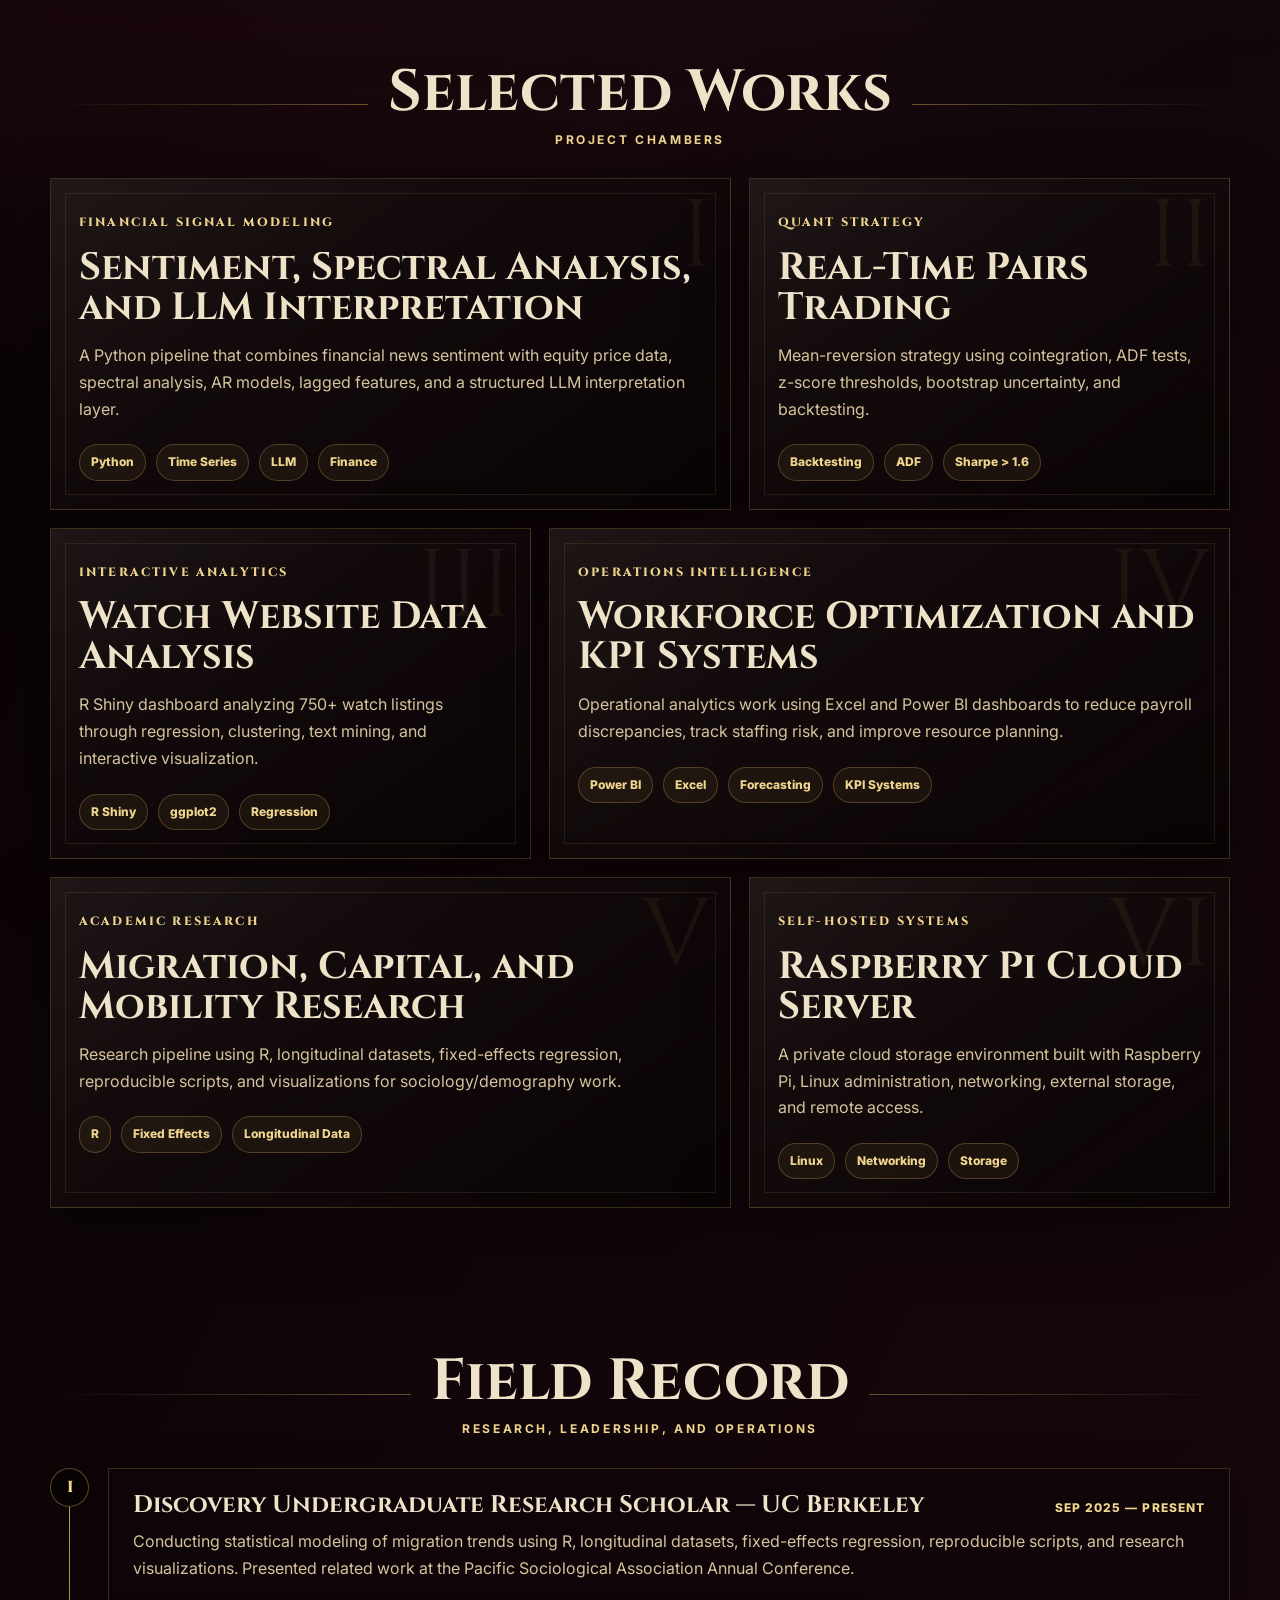
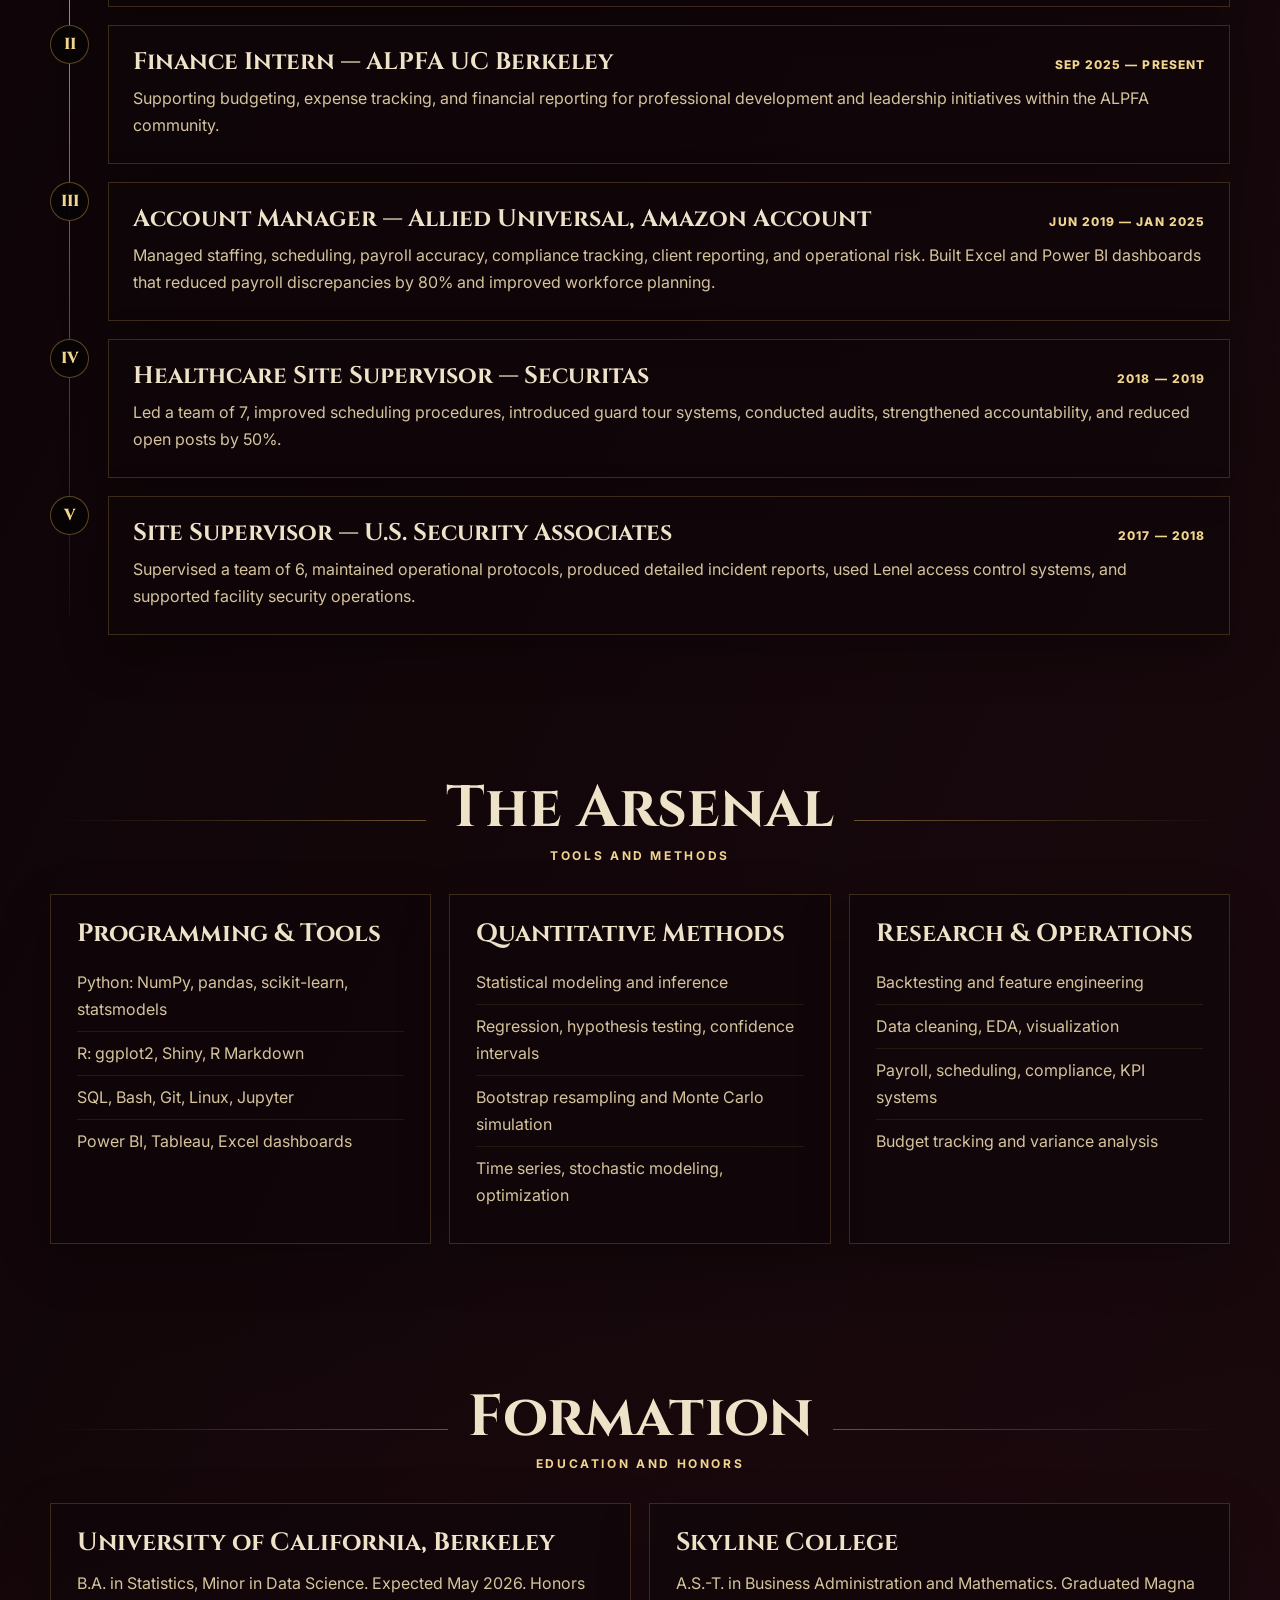
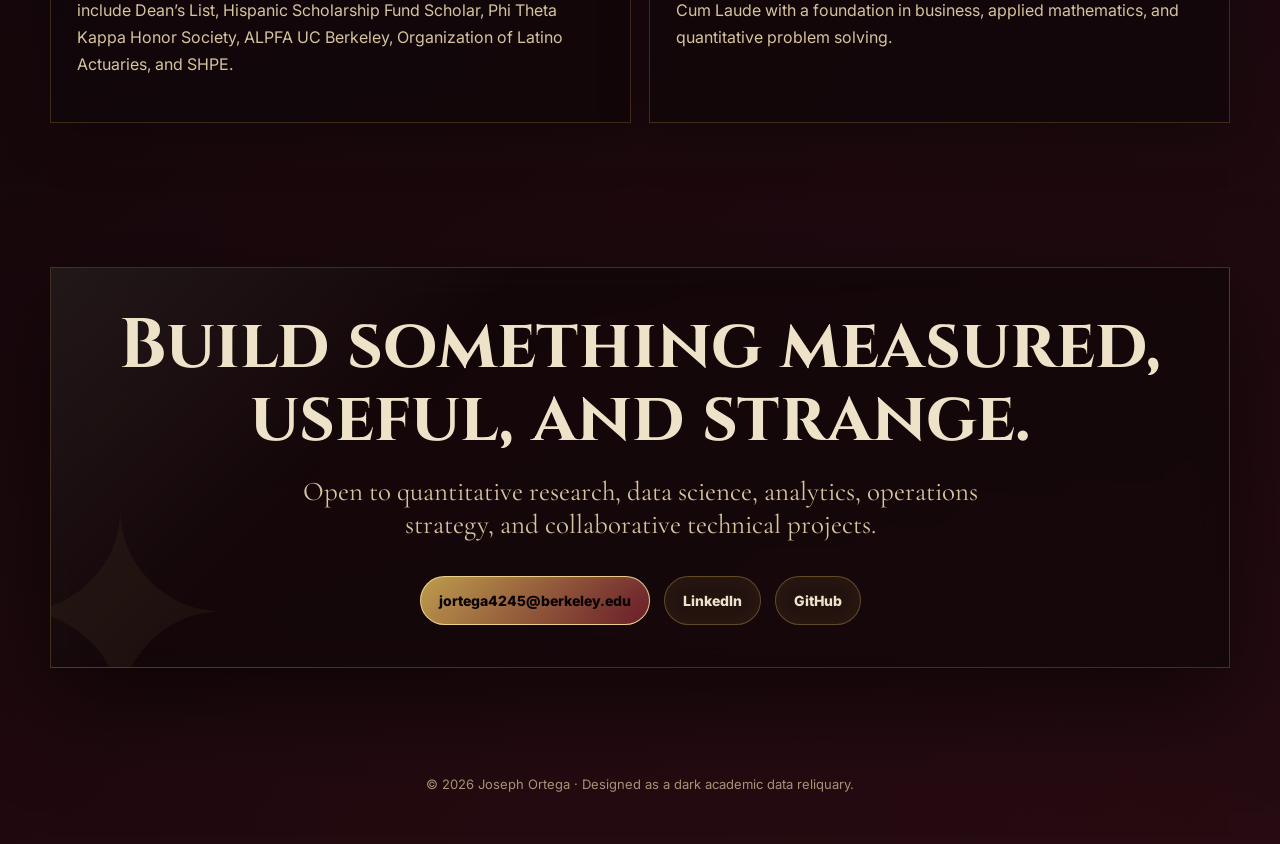
==== commit dbd0bbaf: "Add files via upload" ====
--- a/index.html
+++ b/index.html
@@ -4,728 +4,29 @@
   <meta charset="utf-8" />
   <meta name="viewport" content="width=device-width, initial-scale=1" />
   <title>Joseph Ortega — Portfolio</title>
-  <meta name="description" content="Joseph Ortega — Statistics & Data Science at UC Berkeley. Quantitative research, analytics, operations, and data-driven systems." />
+  <meta name="description" content="Statistics, data science, quantitative research, and operations analytics portfolio for Joseph Ortega." />
   <meta property="og:title" content="Joseph Ortega — Portfolio" />
-  <meta property="og:description" content="Statistics, data science, quantitative research, and operations portfolio for Joseph Ortega." />
+  <meta property="og:description" content="Statistics, data science, quantitative research, and operations analytics portfolio for Joseph Ortega." />
   <meta property="og:type" content="website" />
   <meta property="og:image" content="https://avatars.githubusercontent.com/u/205101047?v=4" />
-  <meta name="theme-color" content="#12090d" />
+  <meta name="theme-color" content="#070305" />
   <link rel="preconnect" href="https://fonts.googleapis.com">
   <link rel="preconnect" href="https://fonts.gstatic.com" crossorigin>
-  <link href="https://fonts.googleapis.com/css2?family=Cinzel:wght@500;600;700;800&family=Cormorant+Garamond:ital,wght@0,500;0,600;0,700;1,500;1,600&family=Inter:wght@400;500;600;700&display=swap" rel="stylesheet">
-  <style>
-    :root {
-      --night: #10070b;
-      --night-2: #180b12;
-      --wine: #4b1722;
-      --wine-2: #6d2232;
-      --gold: #d6b35f;
-      --gold-soft: #f1daa0;
-      --ivory: #f4ead7;
-      --stone: #cfc0a2;
-      --muted: #b9a98e;
-      --ink: #1f1612;
-      --lapis: #203d63;
-      --verdigris: #6b8f84;
-      --glass: rgba(20, 9, 14, 0.72);
-      --glass-2: rgba(40, 15, 22, 0.62);
-      --line: rgba(214, 179, 95, 0.34);
-      --shadow: 0 28px 80px rgba(0, 0, 0, .44);
-      --max: 1180px;
-    }
-
-    * { box-sizing: border-box; }
-    html { scroll-behavior: smooth; }
-    body {
-      margin: 0;
-      color: var(--ivory);
-      font-family: Inter, system-ui, -apple-system, BlinkMacSystemFont, "Segoe UI", sans-serif;
-      background:
-        radial-gradient(circle at 18% 10%, rgba(109, 34, 50, .62), transparent 30%),
-        radial-gradient(circle at 84% 4%, rgba(32, 61, 99, .42), transparent 30%),
-        linear-gradient(115deg, #0a0407 0%, #16080d 45%, #261116 100%);
-      line-height: 1.65;
-      overflow-x: hidden;
-    }
-
-    body::before {
-      content: "";
-      position: fixed;
-      inset: 0;
-      pointer-events: none;
-      z-index: -3;
-      background:
-        linear-gradient(90deg, rgba(255,255,255,.035) 1px, transparent 1px),
-        linear-gradient(rgba(255,255,255,.025) 1px, transparent 1px);
-      background-size: 64px 64px;
-      mask-image: radial-gradient(circle at 50% 20%, #000, transparent 78%);
-    }
-
-    body::after {
-      content: "";
-      position: fixed;
-      inset: 0;
-      pointer-events: none;
-      z-index: -2;
-      opacity: .16;
-      background-image:
-        repeating-linear-gradient(108deg, transparent 0 14px, rgba(244,234,215,.14) 15px, transparent 16px),
-        radial-gradient(circle at 50% 50%, rgba(244,234,215,.25), transparent 24%);
-      mix-blend-mode: overlay;
-    }
-
-    a { color: inherit; text-decoration: none; }
-    img { max-width: 100%; display: block; }
-    .container { width: min(var(--max), calc(100% - 36px)); margin: 0 auto; }
-
-    .skip-link {
-      position: absolute;
-      left: 18px;
-      top: -60px;
-      background: var(--ivory);
-      color: var(--ink);
-      padding: 10px 14px;
-      border-radius: 999px;
-      z-index: 999;
-      transition: top .2s ease;
-    }
-    .skip-link:focus { top: 18px; }
-
-    .progress {
-      position: fixed;
-      top: 0;
-      left: 0;
-      height: 3px;
-      width: 0%;
-      background: linear-gradient(90deg, var(--gold), #fff1bd, var(--wine-2));
-      z-index: 1000;
-      box-shadow: 0 0 18px rgba(214,179,95,.55);
-    }
-
-    .nav {
-      position: sticky;
-      top: 0;
-      z-index: 100;
-      backdrop-filter: blur(18px) saturate(140%);
-      background: rgba(10, 4, 7, .72);
-      border-bottom: 1px solid rgba(214,179,95,.22);
-    }
-
-    .nav-inner {
-      display: flex;
-      align-items: center;
-      justify-content: space-between;
-      gap: 22px;
-      padding: 16px 0;
-    }
-
-    .sigil {
-      display: inline-flex;
-      align-items: center;
-      gap: 12px;
-      letter-spacing: .08em;
-      text-transform: uppercase;
-      font-family: Cinzel, serif;
-      font-weight: 800;
-    }
-
-    .sigil-mark {
-      width: 38px;
-      height: 38px;
-      display: grid;
-      place-items: center;
-      border: 1px solid var(--line);
-      border-radius: 50%;
-      background: radial-gradient(circle, rgba(214,179,95,.2), rgba(214,179,95,.05));
-      color: var(--gold-soft);
-      box-shadow: inset 0 0 18px rgba(214,179,95,.12);
-    }
-
-    .nav-links {
-      display: flex;
-      align-items: center;
-      gap: 6px;
-      flex-wrap: wrap;
-      justify-content: flex-end;
-    }
-
-    .nav-links a {
-      font-size: 13px;
-      color: var(--stone);
-      padding: 8px 10px;
-      border-radius: 999px;
-      transition: color .2s ease, background .2s ease;
-    }
-    .nav-links a:hover { color: var(--ivory); background: rgba(214,179,95,.1); }
-
-    .hero {
-      position: relative;
-      min-height: calc(100vh - 76px);
-      display: grid;
-      align-items: center;
-      padding: 86px 0 70px;
-    }
-
-    .hero-grid {
-      display: grid;
-      grid-template-columns: 1.08fr .92fr;
-      gap: 44px;
-      align-items: center;
-    }
-
-    .eyebrow {
-      display: inline-flex;
-      align-items: center;
-      gap: 10px;
-      color: var(--gold-soft);
-      font-family: Cinzel, serif;
-      letter-spacing: .18em;
-      text-transform: uppercase;
-      font-size: 12px;
-      margin-bottom: 18px;
-    }
-    .eyebrow::before, .eyebrow::after {
-      content: "";
-      width: 42px;
-      height: 1px;
-      background: linear-gradient(90deg, transparent, var(--gold));
-    }
-    .eyebrow::after { background: linear-gradient(90deg, var(--gold), transparent); }
-
-    h1, h2, h3 { font-family: Cinzel, Georgia, serif; line-height: 1.05; margin: 0; }
-    h1 {
-      font-size: clamp(52px, 9vw, 114px);
-      letter-spacing: -.055em;
-      max-width: 850px;
-      text-shadow: 0 10px 42px rgba(0,0,0,.45);
-    }
-    h1 span {
-      display: block;
-      color: transparent;
-      -webkit-text-stroke: 1px rgba(244,234,215,.78);
-      text-shadow: none;
-    }
-
-    .hero-copy {
-      max-width: 710px;
-      margin-top: 24px;
-      color: var(--stone);
-      font-family: "Cormorant Garamond", Georgia, serif;
-      font-size: clamp(22px, 3vw, 32px);
-      line-height: 1.28;
-    }
-
-    .hero-copy strong { color: var(--ivory); font-weight: 700; }
-
-    .actions {
-      display: flex;
-      gap: 14px;
-      flex-wrap: wrap;
-      margin-top: 34px;
-    }
-
-    .btn {
-      display: inline-flex;
-      align-items: center;
-      justify-content: center;
-      gap: 9px;
-      min-height: 46px;
-      padding: 12px 18px;
-      border-radius: 999px;
-      border: 1px solid rgba(214,179,95,.42);
-      color: var(--ivory);
-      background: rgba(214,179,95,.08);
-      box-shadow: inset 0 0 18px rgba(214,179,95,.06);
-      transition: transform .2s ease, background .2s ease, border-color .2s ease;
-      font-weight: 700;
-      font-size: 14px;
-    }
-    .btn:hover { transform: translateY(-2px); background: rgba(214,179,95,.16); border-color: rgba(241,218,160,.7); }
-    .btn.primary { background: linear-gradient(135deg, rgba(214,179,95,.95), rgba(109,34,50,.9)); color: #12070b; border-color: rgba(241,218,160,.9); }
-    .btn.primary:hover { color: #090305; }
-
-    .portrait-panel {
-      position: relative;
-      padding: 24px;
-      border: 1px solid rgba(214,179,95,.3);
-      background:
-        linear-gradient(180deg, rgba(244,234,215,.08), rgba(244,234,215,.02)),
-        rgba(18, 7, 11, .64);
-      box-shadow: var(--shadow);
-      overflow: hidden;
-      isolation: isolate;
-    }
-    .portrait-panel::before,
-    .portrait-panel::after {
-      content: "";
-      position: absolute;
-      inset: 13px;
-      border: 1px solid rgba(214,179,95,.22);
-      pointer-events: none;
-      z-index: 2;
-    }
-    .portrait-panel::after {
-      inset: auto 32px 32px auto;
-      width: 120px;
-      height: 120px;
-      border-left: 0;
-      border-top: 0;
-      border-color: rgba(244,234,215,.28);
-    }
-
-    .portrait-wrap {
-      position: relative;
-      min-height: 560px;
-      display: grid;
-      place-items: center;
-      background:
-        radial-gradient(circle at 50% 20%, rgba(214,179,95,.24), transparent 24%),
-        radial-gradient(circle at 54% 52%, rgba(109,34,50,.62), transparent 34%),
-        linear-gradient(145deg, rgba(244,234,215,.08), rgba(16,7,11,.2));
-      overflow: hidden;
-    }
-
-    .portrait-wrap::before {
-      content: "";
-      position: absolute;
-      width: 330px;
-      height: 640px;
-      border-radius: 170px 170px 18px 18px;
-      border: 1px solid rgba(214,179,95,.28);
-      background:
-        linear-gradient(90deg, transparent 0 31%, rgba(214,179,95,.12) 31% 33%, transparent 33% 66%, rgba(214,179,95,.12) 66% 68%, transparent 68%),
-        rgba(244,234,215,.035);
-      transform: translateY(46px);
-      box-shadow: inset 0 0 80px rgba(0,0,0,.22);
-    }
-
-    .orb {
-      position: absolute;
-      width: 280px;
-      height: 280px;
-      border-radius: 50%;
-      border: 1px solid rgba(214,179,95,.28);
-      background: radial-gradient(circle, rgba(214,179,95,.18), transparent 64%);
-      filter: blur(.1px);
-      top: 78px;
-      left: 50%;
-      transform: translateX(-50%);
-    }
-
-    .avatar {
-      position: relative;
-      z-index: 3;
-      width: min(78%, 330px);
-      aspect-ratio: 1;
-      object-fit: cover;
-      border-radius: 50% 50% 44% 44%;
-      border: 1px solid rgba(241,218,160,.58);
-      padding: 8px;
-      background: rgba(244,234,215,.08);
-      box-shadow: 0 28px 70px rgba(0,0,0,.45), 0 0 0 12px rgba(214,179,95,.05);
-      filter: sepia(.08) contrast(1.04) saturate(.92);
-    }
-
-    .stat-strip {
-      position: absolute;
-      left: 24px;
-      right: 24px;
-      bottom: 24px;
-      z-index: 4;
-      display: grid;
-      grid-template-columns: repeat(3, 1fr);
-      gap: 1px;
-      border: 1px solid rgba(214,179,95,.24);
-      background: rgba(214,179,95,.18);
-    }
-    .stat {
-      padding: 14px 12px;
-      background: rgba(16,7,11,.76);
-      text-align: center;
-    }
-    .stat b {
-      display: block;
-      font-family: Cinzel, serif;
-      font-size: 22px;
-      color: var(--gold-soft);
-    }
-    .stat span { color: var(--muted); font-size: 12px; }
-
-    .scroll-cue {
-      position: absolute;
-      left: 50%;
-      bottom: 26px;
-      transform: translateX(-50%);
-      color: var(--muted);
-      font-size: 12px;
-      letter-spacing: .2em;
-      text-transform: uppercase;
-    }
-
-    .section {
-      padding: 74px 0;
-      position: relative;
-    }
-
-    .section-title {
-      display: grid;
-      grid-template-columns: 1fr auto 1fr;
-      align-items: center;
-      gap: 20px;
-      margin-bottom: 32px;
-    }
-    .section-title::before, .section-title::after {
-      content: "";
-      height: 1px;
-      background: linear-gradient(90deg, transparent, rgba(214,179,95,.45));
-    }
-    .section-title::after { background: linear-gradient(90deg, rgba(214,179,95,.45), transparent); }
-    .section-title h2 {
-      font-size: clamp(28px, 4vw, 52px);
-      text-align: center;
-      color: var(--ivory);
-    }
-    .section-title small {
-      display: block;
-      margin-top: 10px;
-      font-family: Inter, sans-serif;
-      font-size: 12px;
-      font-weight: 700;
-      letter-spacing: .22em;
-      text-transform: uppercase;
-      color: var(--gold-soft);
-    }
-
-    .panel {
-      border: 1px solid rgba(214,179,95,.26);
-      background:
-        linear-gradient(135deg, rgba(244,234,215,.08), transparent 30%),
-        rgba(18, 7, 11, .66);
-      box-shadow: var(--shadow);
-      backdrop-filter: blur(14px) saturate(135%);
-    }
-
-    .about-panel {
-      display: grid;
-      grid-template-columns: .8fr 1.2fr;
-      gap: 0;
-    }
-
-    .epitaph {
-      padding: 34px;
-      border-right: 1px solid rgba(214,179,95,.24);
-      background:
-        radial-gradient(circle at 0 0, rgba(214,179,95,.2), transparent 40%),
-        rgba(244,234,215,.035);
-    }
-    .epitaph .label {
-      color: var(--gold-soft);
-      letter-spacing: .18em;
-      text-transform: uppercase;
-      font-size: 12px;
-      font-weight: 800;
-      margin-bottom: 14px;
-    }
-    .epitaph p {
-      font-family: "Cormorant Garamond", Georgia, serif;
-      font-size: 31px;
-      line-height: 1.14;
-      color: var(--ivory);
-      margin: 0;
-    }
-
-    .about-copy {
-      padding: 34px;
-      color: var(--stone);
-      font-size: 16px;
-    }
-    .about-copy p { margin: 0 0 16px; }
-    .about-copy strong { color: var(--ivory); }
-
-    .skill-cloud {
-      display: flex;
-      flex-wrap: wrap;
-      gap: 10px;
-      margin-top: 24px;
-    }
-    .chip {
-      border: 1px solid rgba(214,179,95,.28);
-      background: rgba(214,179,95,.08);
-      color: var(--gold-soft);
-      border-radius: 999px;
-      padding: 7px 11px;
-      font-size: 12px;
-      font-weight: 700;
-    }
-
-    .project-grid {
-      display: grid;
-      grid-template-columns: repeat(12, 1fr);
-      gap: 18px;
-    }
-    .project-card {
-      grid-column: span 6;
-      min-height: 322px;
-      position: relative;
-      overflow: hidden;
-      padding: 28px;
-      border: 1px solid rgba(214,179,95,.24);
-      background:
-        linear-gradient(145deg, rgba(244,234,215,.09), rgba(244,234,215,.025) 36%, rgba(16,7,11,.78)),
-        rgba(18,7,11,.72);
-      box-shadow: 0 22px 58px rgba(0,0,0,.32);
-      transition: transform .22s ease, border-color .22s ease, background .22s ease;
-    }
-    .project-card:nth-child(1), .project-card:nth-child(4) { grid-column: span 7; }
-    .project-card:nth-child(2), .project-card:nth-child(3) { grid-column: span 5; }
-    .project-card:hover {
-      transform: translateY(-5px);
-      border-color: rgba(241,218,160,.58);
-      background:
-        linear-gradient(145deg, rgba(244,234,215,.12), rgba(109,34,50,.12) 42%, rgba(16,7,11,.8)),
-        rgba(18,7,11,.72);
-    }
-    .project-card::before {
-      content: attr(data-numeral);
-      position: absolute;
-      right: 20px;
-      top: 12px;
-      font-family: Cinzel, serif;
-      font-size: 96px;
-      line-height: 1;
-      color: rgba(214,179,95,.09);
-      pointer-events: none;
-    }
-    .project-card::after {
-      content: "";
-      position: absolute;
-      inset: 14px;
-      border: 1px solid rgba(214,179,95,.14);
-      pointer-events: none;
-    }
-    .project-card .type {
-      color: var(--gold-soft);
-      letter-spacing: .18em;
-      text-transform: uppercase;
-      font-weight: 800;
-      font-size: 11px;
-      margin-bottom: 16px;
-    }
-    .project-card h3 {
-      font-size: clamp(24px, 3vw, 37px);
-      max-width: 620px;
-      margin-bottom: 14px;
-      position: relative;
-      z-index: 1;
-    }
-    .project-card p {
-      margin: 0;
-      color: var(--stone);
-      max-width: 620px;
-      position: relative;
-      z-index: 1;
-    }
-    .project-links {
-      display: flex;
-      gap: 10px;
-      flex-wrap: wrap;
-      margin-top: 22px;
-      position: relative;
-      z-index: 1;
-    }
-
-    .timeline {
-      position: relative;
-      display: grid;
-      gap: 18px;
-    }
-    .timeline::before {
-      content: "";
-      position: absolute;
-      left: 19px;
-      top: 18px;
-      bottom: 18px;
-      width: 1px;
-      background: linear-gradient(var(--gold), rgba(214,179,95,.05));
-    }
-    .role {
-      position: relative;
-      display: grid;
-      grid-template-columns: 40px 1fr;
-      gap: 18px;
-    }
-    .role-dot {
-      width: 39px;
-      height: 39px;
-      border-radius: 50%;
-      display: grid;
-      place-items: center;
-      color: var(--gold-soft);
-      background: rgba(16,7,11,.95);
-      border: 1px solid rgba(214,179,95,.42);
-      z-index: 1;
-      font-family: Cinzel, serif;
-      font-weight: 800;
-    }
-    .role-card {
-      padding: 24px;
-      border: 1px solid rgba(214,179,95,.24);
-      background: rgba(18,7,11,.64);
-      box-shadow: 0 18px 48px rgba(0,0,0,.28);
-    }
-    .role-card header {
-      display: flex;
-      align-items: baseline;
-      justify-content: space-between;
-      gap: 18px;
-      margin-bottom: 10px;
-    }
-    .role-card h3 { font-size: 24px; }
-    .role-card time {
-      color: var(--gold-soft);
-      font-size: 12px;
-      white-space: nowrap;
-      font-weight: 800;
-      letter-spacing: .09em;
-      text-transform: uppercase;
-    }
-    .role-card p { color: var(--stone); margin: 0; }
-
-    .skills-layout {
-      display: grid;
-      grid-template-columns: repeat(3, 1fr);
-      gap: 18px;
-    }
-    .skill-card {
-      padding: 26px;
-      border: 1px solid rgba(214,179,95,.24);
-      background: rgba(18,7,11,.64);
-      min-height: 230px;
-    }
-    .skill-card h3 {
-      font-size: 25px;
-      color: var(--ivory);
-      margin-bottom: 12px;
-    }
-    .skill-card ul {
-      list-style: none;
-      margin: 0;
-      padding: 0;
-      color: var(--stone);
-    }
-    .skill-card li {
-      padding: 8px 0;
-      border-bottom: 1px solid rgba(214,179,95,.12);
-    }
-    .skill-card li:last-child { border-bottom: 0; }
-
-    .education-grid {
-      display: grid;
-      grid-template-columns: repeat(2, 1fr);
-      gap: 18px;
-    }
-    .edu-card {
-      padding: 28px;
-      min-height: 210px;
-      border: 1px solid rgba(214,179,95,.24);
-      background: rgba(18,7,11,.64);
-    }
-    .edu-card h3 { font-size: 28px; margin-bottom: 10px; }
-    .edu-card p { color: var(--stone); margin: 0; }
-
-    .contact-panel {
-      padding: 40px;
-      text-align: center;
-      position: relative;
-      overflow: hidden;
-    }
-    .contact-panel::before {
-      content: "✦";
-      position: absolute;
-      inset: auto auto -90px -40px;
-      font-size: 260px;
-      color: rgba(214,179,95,.06);
-      font-family: Cinzel, serif;
-      line-height: 1;
-    }
-    .contact-panel h2 {
-      font-size: clamp(34px, 6vw, 70px);
-      margin-bottom: 18px;
-    }
-    .contact-panel p {
-      color: var(--stone);
-      max-width: 720px;
-      margin: 0 auto 28px;
-      font-family: "Cormorant Garamond", Georgia, serif;
-      font-size: 26px;
-      line-height: 1.25;
-    }
-
-    footer {
-      padding: 34px 0 48px;
-      color: var(--muted);
-      font-size: 13px;
-      text-align: center;
-    }
-
-    .reveal {
-      opacity: 0;
-      transform: translateY(18px);
-      transition: opacity .75s ease, transform .75s ease;
-    }
-    .reveal.visible {
-      opacity: 1;
-      transform: translateY(0);
-    }
-
-    @media (max-width: 980px) {
-      .hero-grid, .about-panel, .skills-layout, .education-grid { grid-template-columns: 1fr; }
-      .portrait-wrap { min-height: 480px; }
-      .epitaph { border-right: 0; border-bottom: 1px solid rgba(214,179,95,.24); }
-      .project-card, .project-card:nth-child(1), .project-card:nth-child(2), .project-card:nth-child(3), .project-card:nth-child(4) { grid-column: span 12; }
-      .scroll-cue { display: none; }
-    }
-
-    @media (max-width: 720px) {
-      .container { width: min(100% - 28px, var(--max)); }
-      .nav-inner { align-items: flex-start; flex-direction: column; }
-      .nav-links { justify-content: flex-start; }
-      .hero { padding: 54px 0 40px; min-height: auto; }
-      h1 { font-size: clamp(46px, 15vw, 74px); }
-      .portrait-panel { padding: 14px; }
-      .portrait-wrap { min-height: 430px; }
-      .stat-strip { grid-template-columns: 1fr; left: 14px; right: 14px; bottom: 14px; }
-      .section { padding: 52px 0; }
-      .section-title { grid-template-columns: 1fr; gap: 10px; }
-      .section-title::before, .section-title::after { display: none; }
-      .epitaph, .about-copy, .project-card, .role-card, .skill-card, .edu-card, .contact-panel { padding: 22px; }
-      .role-card header { flex-direction: column; gap: 4px; }
-      .role-card time { white-space: normal; }
-    }
-
-    @media (prefers-reduced-motion: reduce) {
-      html { scroll-behavior: auto; }
-      *, *::before, *::after { transition: none !important; animation: none !important; }
-      .reveal { opacity: 1; transform: none; }
-    }
-  </style>
+  <link href="https://fonts.googleapis.com/css2?family=Cinzel:wght@500;600;700;800&family=Cormorant+Garamond:ital,wght@0,500;0,600;0,700;1,500;1,600&family=IBM+Plex+Mono:wght@400;600;700&family=Inter:wght@400;500;600;700;800&display=swap" rel="stylesheet">
+  <link rel="stylesheet" href="assets/styles.css" />
 </head>
 <body>
   <a class="skip-link" href="#main">Skip to content</a>
   <div class="progress" aria-hidden="true"></div>
-
-  <header class="nav">
-    <div class="container nav-inner">
-      <a href="#top" class="sigil" aria-label="Joseph Ortega home">
-        <span class="sigil-mark">JO</span>
+  <header class="site-header">
+    <div class="container nav">
+      <a class="brand" href="index.html" aria-label="Joseph Ortega home">
+        <span class="brand-mark">JO</span>
         <span>Joseph Ortega</span>
       </a>
       <nav class="nav-links" aria-label="Primary navigation">
-        <a href="#work">Work</a>
-        <a href="#research">Research</a>
-        <a href="#experience">Experience</a>
-        <a href="#skills">Skills</a>
-        <a href="#contact">Contact</a>
+        <a href="index.html#work">Work</a><a href="index.html#research">Research</a><a href="index.html#experience">Experience</a><a href="index.html#skills">Skills</a><a href="index.html#contact">Contact</a>
+        <a href="https://github.com/jortega4245" target="_blank" rel="noopener">GitHub</a>
       </nav>
     </div>
   </header>
@@ -734,51 +35,44 @@
     <section class="hero container" id="top">
       <div class="hero-grid">
         <div class="reveal">
-          <div class="eyebrow">Statistics • Data Science • Operations</div>
-          <h1>Joseph <span>Ortega</span></h1>
+          <div class="eyebrow">Statistics • Financial Modeling • Operations</div>
+          <h1>Joseph <span class="hollow">Ortega</span></h1>
           <p class="hero-copy">
-            I build analytical systems with a mythic sense of structure: <strong>statistical modeling, quantitative research, dashboards, and operational intelligence</strong> shaped by real leadership experience.
+            I build analytical systems with a darker academic edge: <strong>statistical models, research pipelines, dashboards, and operational intelligence</strong> shaped by years of real leadership experience.
           </p>
           <div class="actions">
-            <a class="btn primary" href="#work">View the work</a>
-            <a class="btn" href="mailto:jortega4245@berkeley.edu">Email me</a>
-            <a class="btn" href="https://github.com/jortega4245" target="_blank" rel="noopener">GitHub</a>
-            <a class="btn" href="https://www.linkedin.com/in/josephrortega42" target="_blank" rel="noopener">LinkedIn</a>
+            <a class="btn primary" href="#work">Enter the archive</a>
+            <a class="btn" href="projects/financial-signal-modeling.html">Featured case study</a>
+            <a class="btn subtle" href="mailto:jortega4245@berkeley.edu">Email</a>
+            <a class="btn subtle" href="https://www.linkedin.com/in/josephrortega42" target="_blank" rel="noopener">LinkedIn</a>
           </div>
         </div>
-
-        <aside class="portrait-panel reveal" aria-label="Profile summary">
-          <div class="portrait-wrap">
-            <div class="orb" aria-hidden="true"></div>
+        <aside class="reliquary reveal" aria-label="Profile summary">
+          <div class="portrait-stage">
             <img class="avatar" src="https://avatars.githubusercontent.com/u/205101047?v=4" alt="JC Ortega" />
             <div class="stat-strip" aria-label="Portfolio highlights">
               <div class="stat"><b>7+</b><span>years leadership</span></div>
-              <div class="stat"><b>750+</b><span>watch listings analyzed</span></div>
+              <div class="stat"><b>750+</b><span>listings analyzed</span></div>
               <div class="stat"><b>1.6+</b><span>strategy Sharpe</span></div>
             </div>
           </div>
         </aside>
       </div>
-      <div class="scroll-cue">Scroll</div>
     </section>
 
     <section class="section container" id="research">
       <div class="section-title reveal">
-        <h2>The Thesis<small>what this portfolio is about</small></h2>
+        <h2>The Thesis<small>career position</small></h2>
       </div>
       <div class="panel about-panel reveal">
-        <div class="epitaph">
-          <div class="label">Inscription</div>
+        <div class="inscription">
+          <div class="chamber-label">Inscription</div>
           <p>Business intuition, sharpened by statistics, made useful through systems.</p>
         </div>
         <div class="about-copy">
-          <p>
-            I’m a UC Berkeley Statistics major with a Data Science minor, focused on work that connects quantitative modeling with real decisions. My background is unusual in a good way: before moving deeper into analytics and research, I spent years managing operations, staffing, compliance, payroll accuracy, and client-facing systems.
-          </p>
-          <p>
-            Now I use that experience to build projects in financial modeling, time series, research pipelines, dashboards, and operational analytics. I’m especially interested in quantitative research, data strategy, and tools that turn messy real-world behavior into something measurable and actionable.
-          </p>
-          <div class="skill-cloud" aria-label="Core focus areas">
+          <p>I’m a UC Berkeley Statistics major with a Data Science minor, focused on work that connects quantitative modeling with real decisions. My background is unusual in a good way: before moving deeper into analytics and research, I spent years managing operations, staffing, payroll accuracy, compliance, and client-facing systems.</p>
+          <p>Now I use that experience to build projects in financial modeling, time series, research pipelines, dashboards, and operational analytics. I’m especially interested in quantitative research, data strategy, and tools that turn messy real-world behavior into something measurable and actionable.</p>
+          <div class="chips" aria-label="Core focus areas">
             <span class="chip">Statistical Modeling</span>
             <span class="chip">Time Series</span>
             <span class="chip">R + Python</span>
@@ -792,62 +86,45 @@
 
     <section class="section container" id="work">
       <div class="section-title reveal">
-        <h2>Selected Works<small>projects as artifacts</small></h2>
+        <h2>Selected Works<small>project chambers</small></h2>
       </div>
       <div class="project-grid">
-        <article class="project-card reveal" data-numeral="I">
-          <div class="type">Financial signal modeling</div>
+        <a class="card large reveal" data-numeral="I" href="projects/financial-signal-modeling.html">
+          <div class="kicker">Financial signal modeling</div>
           <h3>Sentiment, Spectral Analysis, and LLM Interpretation</h3>
-          <p>
-            A Python pipeline combining financial news sentiment with equity price data for NVDA, AMD, TSM, INTC, and AVGO. The project engineers modeling features, explores cyclical behavior through periodograms, applies autoregressive models, and develops structured financial interpretations with a fine-tuned 3B LLM.
-          </p>
-          <div class="project-links">
-            <span class="chip">Python</span>
-            <span class="chip">Time Series</span>
-            <span class="chip">LoRA / QLoRA</span>
-            <span class="chip">Financial News</span>
-          </div>
-        </article>
-
-        <article class="project-card reveal" data-numeral="II">
-          <div class="type">Quant trading</div>
-          <h3>Real-Time Pairs Trading Strategy</h3>
-          <p>
-            A mean-reversion pairs trading model using cointegration, ADF tests, z-score thresholds, and backtesting in Python. The strategy incorporates uncertainty around half-life estimates and optimized entry/exit rules for stronger risk-adjusted performance.
-          </p>
-          <div class="project-links">
-            <span class="chip">pandas</span>
-            <span class="chip">statsmodels</span>
-            <span class="chip">Backtesting</span>
-          </div>
-        </article>
-
-        <article class="project-card reveal" data-numeral="III">
-          <div class="type">Interactive analytics</div>
+          <p>A Python pipeline that combines financial news sentiment with equity price data, spectral analysis, AR models, lagged features, and a structured LLM interpretation layer.</p>
+          <div class="chips"><span class="chip">Python</span><span class="chip">Time Series</span><span class="chip">LLM</span><span class="chip">Finance</span></div>
+        </a>
+        <a class="card small reveal" data-numeral="II" href="projects/pairs-trading.html">
+          <div class="kicker">Quant strategy</div>
+          <h3>Real-Time Pairs Trading</h3>
+          <p>Mean-reversion strategy using cointegration, ADF tests, z-score thresholds, bootstrap uncertainty, and backtesting.</p>
+          <div class="chips"><span class="chip">Backtesting</span><span class="chip">ADF</span><span class="chip">Sharpe > 1.6</span></div>
+        </a>
+        <a class="card small reveal" data-numeral="III" href="projects/watch-dashboard.html">
+          <div class="kicker">Interactive analytics</div>
           <h3>Watch Website Data Analysis</h3>
-          <p>
-            An R Shiny dashboard analyzing 750+ watch listings with clustering, regression, text mining, and interactive visualizations to study price determinants, brand value trends, movement types, and model-level patterns.
-          </p>
-          <div class="project-links">
-            <a class="chip" href="https://jortega4245.github.io/" target="_blank" rel="noopener">Live site</a>
-            <span class="chip">R Shiny</span>
-            <span class="chip">ggplot2</span>
-          </div>
-        </article>
-
-        <article class="project-card reveal" data-numeral="IV">
-          <div class="type">Self-hosted systems</div>
-          <h3>Raspberry Pi Cloud Storage Server</h3>
-          <p>
-            A private cloud storage environment built with Raspberry Pi, external drives, RAID-style storage planning, Linux administration, remote access, and mobile/desktop availability. The project emphasizes reliability, modularity, and independence from third-party cloud providers.
-          </p>
-          <div class="project-links">
-            <span class="chip">Linux</span>
-            <span class="chip">Networking</span>
-            <span class="chip">Storage</span>
-            <span class="chip">Security</span>
-          </div>
-        </article>
+          <p>R Shiny dashboard analyzing 750+ watch listings through regression, clustering, text mining, and interactive visualization.</p>
+          <div class="chips"><span class="chip">R Shiny</span><span class="chip">ggplot2</span><span class="chip">Regression</span></div>
+        </a>
+        <a class="card large reveal" data-numeral="IV" href="projects/operations-dashboard.html">
+          <div class="kicker">Operations intelligence</div>
+          <h3>Workforce Optimization and KPI Systems</h3>
+          <p>Operational analytics work using Excel and Power BI dashboards to reduce payroll discrepancies, track staffing risk, and improve resource planning.</p>
+          <div class="chips"><span class="chip">Power BI</span><span class="chip">Excel</span><span class="chip">Forecasting</span><span class="chip">KPI Systems</span></div>
+        </a>
+        <a class="card large reveal" data-numeral="V" href="projects/research-migration.html">
+          <div class="kicker">Academic research</div>
+          <h3>Migration, Capital, and Mobility Research</h3>
+          <p>Research pipeline using R, longitudinal datasets, fixed-effects regression, reproducible scripts, and visualizations for sociology/demography work.</p>
+          <div class="chips"><span class="chip">R</span><span class="chip">Fixed Effects</span><span class="chip">Longitudinal Data</span></div>
+        </a>
+        <a class="card small reveal" data-numeral="VI" href="projects/raspberry-pi-cloud.html">
+          <div class="kicker">Self-hosted systems</div>
+          <h3>Raspberry Pi Cloud Server</h3>
+          <p>A private cloud storage environment built with Raspberry Pi, Linux administration, networking, external storage, and remote access.</p>
+          <div class="chips"><span class="chip">Linux</span><span class="chip">Networking</span><span class="chip">Storage</span></div>
+        </a>
       </div>
     </section>
 
@@ -856,60 +133,11 @@
         <h2>Field Record<small>research, leadership, and operations</small></h2>
       </div>
       <div class="timeline">
-        <article class="role reveal">
-          <div class="role-dot">I</div>
-          <div class="role-card">
-            <header>
-              <h3>Discovery Undergraduate Research Scholar — UC Berkeley</h3>
-              <time>Sep 2025 — Present</time>
-            </header>
-            <p>Conducting statistical modeling of migration trends using R, longitudinal datasets, fixed-effects regression, reproducible scripts, and research visualizations. Presented related work at the Pacific Sociological Association Annual Conference.</p>
-          </div>
-        </article>
-
-        <article class="role reveal">
-          <div class="role-dot">II</div>
-          <div class="role-card">
-            <header>
-              <h3>Finance Intern — ALPFA UC Berkeley</h3>
-              <time>Sep 2025 — Present</time>
-            </header>
-            <p>Supporting budgeting, expense tracking, and financial reporting for professional development and leadership initiatives within the ALPFA community.</p>
-          </div>
-        </article>
-
-        <article class="role reveal">
-          <div class="role-dot">III</div>
-          <div class="role-card">
-            <header>
-              <h3>Account Manager — Allied Universal, Amazon Account</h3>
-              <time>Jun 2019 — Jan 2025</time>
-            </header>
-            <p>Managed staffing, scheduling, payroll accuracy, compliance tracking, client reporting, and operational risk. Built Excel and Power BI dashboards that reduced payroll discrepancies by 80% and improved workforce planning.</p>
-          </div>
-        </article>
-
-        <article class="role reveal">
-          <div class="role-dot">IV</div>
-          <div class="role-card">
-            <header>
-              <h3>Healthcare Site Supervisor — Securitas</h3>
-              <time>2018 — 2019</time>
-            </header>
-            <p>Led a team of 7, improved scheduling procedures, introduced guard tour systems, conducted audits, strengthened accountability, and reduced open posts by 50%.</p>
-          </div>
-        </article>
-
-        <article class="role reveal">
-          <div class="role-dot">V</div>
-          <div class="role-card">
-            <header>
-              <h3>Site Supervisor — U.S. Security Associates</h3>
-              <time>2017 — 2018</time>
-            </header>
-            <p>Supervised a team of 6, maintained operational protocols, produced detailed incident reports, used Lenel access control systems, and supported facility security operations.</p>
-          </div>
-        </article>
+        <article class="role reveal"><div class="role-dot">I</div><div class="role-card"><header><h3>Discovery Undergraduate Research Scholar — UC Berkeley</h3><time>Sep 2025 — Present</time></header><p>Conducting statistical modeling of migration trends using R, longitudinal datasets, fixed-effects regression, reproducible scripts, and research visualizations. Presented related work at the Pacific Sociological Association Annual Conference.</p></div></article>
+        <article class="role reveal"><div class="role-dot">II</div><div class="role-card"><header><h3>Finance Intern — ALPFA UC Berkeley</h3><time>Sep 2025 — Present</time></header><p>Supporting budgeting, expense tracking, and financial reporting for professional development and leadership initiatives within the ALPFA community.</p></div></article>
+        <article class="role reveal"><div class="role-dot">III</div><div class="role-card"><header><h3>Account Manager — Allied Universal, Amazon Account</h3><time>Jun 2019 — Jan 2025</time></header><p>Managed staffing, scheduling, payroll accuracy, compliance tracking, client reporting, and operational risk. Built Excel and Power BI dashboards that reduced payroll discrepancies by 80% and improved workforce planning.</p></div></article>
+        <article class="role reveal"><div class="role-dot">IV</div><div class="role-card"><header><h3>Healthcare Site Supervisor — Securitas</h3><time>2018 — 2019</time></header><p>Led a team of 7, improved scheduling procedures, introduced guard tour systems, conducted audits, strengthened accountability, and reduced open posts by 50%.</p></div></article>
+        <article class="role reveal"><div class="role-dot">V</div><div class="role-card"><header><h3>Site Supervisor — U.S. Security Associates</h3><time>2017 — 2018</time></header><p>Supervised a team of 6, maintained operational protocols, produced detailed incident reports, used Lenel access control systems, and supported facility security operations.</p></div></article>
       </div>
     </section>
 
@@ -917,50 +145,18 @@
       <div class="section-title reveal">
         <h2>The Arsenal<small>tools and methods</small></h2>
       </div>
-      <div class="skills-layout">
-        <div class="skill-card reveal">
-          <h3>Programming & Tools</h3>
-          <ul>
-            <li>Python: NumPy, pandas, scikit-learn, statsmodels</li>
-            <li>R: ggplot2, Shiny, R Markdown, reproducible workflows</li>
-            <li>SQL, Bash, Git, Linux, Jupyter</li>
-            <li>Power BI, Tableau, Excel dashboards</li>
-          </ul>
-        </div>
-        <div class="skill-card reveal">
-          <h3>Quantitative Methods</h3>
-          <ul>
-            <li>Statistical modeling and inference</li>
-            <li>Regression, hypothesis testing, confidence intervals</li>
-            <li>Bootstrap resampling and Monte Carlo simulation</li>
-            <li>Time series, stochastic modeling, optimization</li>
-          </ul>
-        </div>
-        <div class="skill-card reveal">
-          <h3>Research & Operations</h3>
-          <ul>
-            <li>Backtesting and financial feature engineering</li>
-            <li>Data cleaning, EDA, visualization</li>
-            <li>Payroll, scheduling, compliance, KPI systems</li>
-            <li>Budget tracking and variance analysis</li>
-          </ul>
-        </div>
+      <div class="skills-grid">
+        <div class="skill-card reveal"><h3>Programming & Tools</h3><ul><li>Python: NumPy, pandas, scikit-learn, statsmodels</li><li>R: ggplot2, Shiny, R Markdown</li><li>SQL, Bash, Git, Linux, Jupyter</li><li>Power BI, Tableau, Excel dashboards</li></ul></div>
+        <div class="skill-card reveal"><h3>Quantitative Methods</h3><ul><li>Statistical modeling and inference</li><li>Regression, hypothesis testing, confidence intervals</li><li>Bootstrap resampling and Monte Carlo simulation</li><li>Time series, stochastic modeling, optimization</li></ul></div>
+        <div class="skill-card reveal"><h3>Research & Operations</h3><ul><li>Backtesting and feature engineering</li><li>Data cleaning, EDA, visualization</li><li>Payroll, scheduling, compliance, KPI systems</li><li>Budget tracking and variance analysis</li></ul></div>
       </div>
     </section>
 
     <section class="section container" id="education">
-      <div class="section-title reveal">
-        <h2>Formation<small>education and honors</small></h2>
-      </div>
+      <div class="section-title reveal"><h2>Formation<small>education and honors</small></h2></div>
       <div class="education-grid">
-        <article class="edu-card reveal">
-          <h3>University of California, Berkeley</h3>
-          <p>B.A. in Statistics, Minor in Data Science. Expected May 2026. Honors include Dean’s List, Hispanic Scholarship Fund Scholar, Phi Theta Kappa Honor Society, ALPFA UC Berkeley, Organization of Latino Actuaries, and SHPE.</p>
-        </article>
-        <article class="edu-card reveal">
-          <h3>Skyline College</h3>
-          <p>A.S.-T. in Business Administration and Mathematics. Graduated Magna Cum Laude with a foundation in business, applied mathematics, and quantitative problem solving.</p>
-        </article>
+        <article class="edu-card reveal"><h3>University of California, Berkeley</h3><p>B.A. in Statistics, Minor in Data Science. Expected May 2026. Honors include Dean’s List, Hispanic Scholarship Fund Scholar, Phi Theta Kappa Honor Society, ALPFA UC Berkeley, Organization of Latino Actuaries, and SHPE.</p></article>
+        <article class="edu-card reveal"><h3>Skyline College</h3><p>A.S.-T. in Business Administration and Mathematics. Graduated Magna Cum Laude with a foundation in business, applied mathematics, and quantitative problem solving.</p></article>
       </div>
     </section>
 
@@ -976,37 +172,9 @@
       </div>
     </section>
   </main>
-
-  <footer class="container">
-    <div>© <span id="year"></span> Joseph Ortega · Designed as a neoclassical data reliquary.</div>
+  <footer class="site-footer container">
+    <div>© <span id="year"></span> Joseph Ortega · Designed as a dark academic data reliquary.</div>
   </footer>
-
-  <script>
-    const progress = document.querySelector('.progress');
-    const year = document.getElementById('year');
-    if (year) year.textContent = new Date().getFullYear();
-
-    function updateProgress() {
-      const scrollTop = window.scrollY || document.documentElement.scrollTop;
-      const height = document.documentElement.scrollHeight - document.documentElement.clientHeight;
-      const percent = height > 0 ? (scrollTop / height) * 100 : 0;
-      if (progress) progress.style.width = `${percent}%`;
-    }
-
-    updateProgress();
-    window.addEventListener('scroll', updateProgress, { passive: true });
-
-    const observer = new IntersectionObserver((entries) => {
-      entries.forEach(entry => {
-        if (entry.isIntersecting) {
-          entry.target.classList.add('visible');
-          observer.unobserve(entry.target);
-        }
-      });
-    }, { threshold: 0.12 });
-
-    document.querySelectorAll('.reveal').forEach(el => observer.observe(el));
-  </script>
+  <script src="assets/script.js"></script>
 </body>
 </html>
-
--- a/assets/styles.css
+++ b/assets/styles.css
@@ -0,0 +1,594 @@
+:root {
+  --void: #070305;
+  --obsidian: #0f0709;
+  --blood: #48131c;
+  --blood-2: #711d2d;
+  --oxblood: #250a10;
+  --bone: #eee2c9;
+  --old-paper: #d5c49d;
+  --ash: #a89678;
+  --smoke: #6f6152;
+  --gold: #c9a552;
+  --gold-soft: #f0d58e;
+  --blue-black: #0e1826;
+  --verdigris: #637d73;
+  --line: rgba(201, 165, 82, .28);
+  --line-strong: rgba(240, 213, 142, .52);
+  --panel: rgba(16, 7, 9, .78);
+  --panel-2: rgba(31, 10, 15, .72);
+  --shadow: 0 34px 90px rgba(0,0,0,.55);
+  --max: 1180px;
+  --serif: "Cinzel", Georgia, serif;
+  --roman: "Cormorant Garamond", Georgia, serif;
+  --sans: Inter, system-ui, -apple-system, BlinkMacSystemFont, "Segoe UI", sans-serif;
+  --mono: "IBM Plex Mono", ui-monospace, SFMono-Regular, Menlo, Monaco, Consolas, monospace;
+}
+
+* { box-sizing: border-box; }
+html { scroll-behavior: smooth; }
+body {
+  margin: 0;
+  color: var(--bone);
+  background:
+    radial-gradient(circle at 18% 8%, rgba(113,29,45,.58), transparent 29%),
+    radial-gradient(circle at 90% 2%, rgba(14,24,38,.88), transparent 32%),
+    radial-gradient(circle at 60% 120%, rgba(72,19,28,.52), transparent 34%),
+    linear-gradient(115deg, #050203 0%, #0f0508 42%, #1b090e 100%);
+  font-family: var(--sans);
+  line-height: 1.68;
+  overflow-x: hidden;
+}
+
+body::before {
+  content: "";
+  position: fixed;
+  inset: 0;
+  pointer-events: none;
+  z-index: -3;
+  background:
+    linear-gradient(90deg, rgba(238,226,201,.035) 1px, transparent 1px),
+    linear-gradient(rgba(238,226,201,.023) 1px, transparent 1px),
+    radial-gradient(circle at 50% 24%, rgba(201,165,82,.12), transparent 32%);
+  background-size: 72px 72px, 72px 72px, auto;
+  mask-image: radial-gradient(circle at 48% 18%, #000 0 36%, transparent 84%);
+}
+
+body::after {
+  content: "";
+  position: fixed;
+  inset: 0;
+  pointer-events: none;
+  z-index: -2;
+  opacity: .18;
+  background-image:
+    repeating-linear-gradient(112deg, transparent 0 13px, rgba(238,226,201,.12) 14px, transparent 15px),
+    radial-gradient(circle at 40% 35%, rgba(201,165,82,.22), transparent 18%),
+    radial-gradient(circle at 80% 82%, rgba(113,29,45,.32), transparent 24%);
+  mix-blend-mode: overlay;
+}
+
+img { max-width: 100%; display: block; }
+a { color: inherit; text-decoration: none; }
+button, input, textarea { font: inherit; }
+::selection { background: rgba(201,165,82,.3); color: var(--bone); }
+
+.container { width: min(var(--max), calc(100% - 36px)); margin-inline: auto; }
+.skip-link {
+  position: absolute;
+  left: 18px;
+  top: -60px;
+  background: var(--bone);
+  color: var(--void);
+  z-index: 999;
+  padding: 10px 14px;
+  border-radius: 999px;
+  font-weight: 800;
+}
+.skip-link:focus { top: 18px; }
+.progress {
+  position: fixed;
+  inset: 0 auto auto 0;
+  width: 0%;
+  height: 3px;
+  z-index: 999;
+  background: linear-gradient(90deg, var(--gold), var(--gold-soft), var(--blood-2));
+  box-shadow: 0 0 18px rgba(201,165,82,.65);
+}
+
+.site-header {
+  position: sticky;
+  top: 0;
+  z-index: 90;
+  background: rgba(6,3,5,.76);
+  backdrop-filter: blur(18px) saturate(140%);
+  border-bottom: 1px solid rgba(201,165,82,.22);
+}
+.nav {
+  display: flex;
+  align-items: center;
+  justify-content: space-between;
+  gap: 22px;
+  padding: 15px 0;
+}
+.brand {
+  display: inline-flex;
+  align-items: center;
+  gap: 12px;
+  font-family: var(--serif);
+  font-weight: 800;
+  letter-spacing: .1em;
+  text-transform: uppercase;
+}
+.brand-mark {
+  width: 40px;
+  height: 40px;
+  display: grid;
+  place-items: center;
+  border-radius: 50%;
+  border: 1px solid var(--line-strong);
+  background: radial-gradient(circle, rgba(201,165,82,.22), rgba(201,165,82,.04));
+  color: var(--gold-soft);
+  box-shadow: inset 0 0 22px rgba(201,165,82,.12);
+}
+.nav-links {
+  display: flex;
+  align-items: center;
+  gap: 6px;
+  flex-wrap: wrap;
+  justify-content: flex-end;
+}
+.nav-links a {
+  color: var(--old-paper);
+  font-size: 13px;
+  font-weight: 700;
+  padding: 8px 10px;
+  border-radius: 999px;
+  transition: background .2s ease, color .2s ease, transform .2s ease;
+}
+.nav-links a:hover,
+.nav-links a[aria-current="page"] {
+  color: var(--bone);
+  background: rgba(201,165,82,.12);
+  transform: translateY(-1px);
+}
+
+main { position: relative; }
+.hero {
+  position: relative;
+  min-height: calc(100vh - 72px);
+  display: grid;
+  align-items: center;
+  padding: 86px 0 72px;
+}
+.hero-grid {
+  display: grid;
+  grid-template-columns: 1.08fr .92fr;
+  gap: 46px;
+  align-items: center;
+}
+.eyebrow,
+.kicker,
+.chamber-label {
+  display: inline-flex;
+  align-items: center;
+  gap: 10px;
+  color: var(--gold-soft);
+  font-family: var(--serif);
+  letter-spacing: .18em;
+  text-transform: uppercase;
+  font-size: 12px;
+  font-weight: 800;
+}
+.eyebrow::before,
+.eyebrow::after {
+  content: "";
+  width: 42px;
+  height: 1px;
+  background: linear-gradient(90deg, transparent, var(--gold));
+}
+.eyebrow::after { background: linear-gradient(90deg, var(--gold), transparent); }
+
+h1, h2, h3, h4 { font-family: var(--serif); line-height: 1.05; margin: 0; }
+h1 {
+  margin-top: 18px;
+  font-size: clamp(52px, 9vw, 118px);
+  letter-spacing: -.055em;
+  text-shadow: 0 18px 60px rgba(0,0,0,.55);
+}
+h1 .hollow,
+.page-title .hollow {
+  display: block;
+  color: transparent;
+  -webkit-text-stroke: 1px rgba(238,226,201,.78);
+  text-shadow: none;
+}
+.hero-copy,
+.lede {
+  max-width: 760px;
+  color: var(--old-paper);
+  font-family: var(--roman);
+  font-size: clamp(22px, 3vw, 33px);
+  line-height: 1.26;
+  margin: 24px 0 0;
+}
+.hero-copy strong,
+.lede strong { color: var(--bone); font-weight: 700; }
+.actions {
+  display: flex;
+  gap: 14px;
+  flex-wrap: wrap;
+  margin-top: 34px;
+}
+.btn {
+  display: inline-flex;
+  align-items: center;
+  justify-content: center;
+  min-height: 46px;
+  padding: 12px 18px;
+  border: 1px solid rgba(201,165,82,.38);
+  border-radius: 999px;
+  color: var(--bone);
+  background: rgba(201,165,82,.08);
+  box-shadow: inset 0 0 18px rgba(201,165,82,.06);
+  font-weight: 800;
+  font-size: 14px;
+  transition: transform .2s ease, background .2s ease, border-color .2s ease;
+}
+.btn:hover { transform: translateY(-2px); background: rgba(201,165,82,.16); border-color: rgba(240,213,142,.7); }
+.btn.primary { background: linear-gradient(135deg, rgba(201,165,82,.95), rgba(113,29,45,.92)); color: #080304; border-color: rgba(240,213,142,.95); }
+.btn.subtle { color: var(--old-paper); }
+
+.reliquary {
+  position: relative;
+  padding: 24px;
+  border: 1px solid rgba(201,165,82,.34);
+  background:
+    linear-gradient(180deg, rgba(238,226,201,.08), rgba(238,226,201,.02)),
+    rgba(15,7,9,.72);
+  box-shadow: var(--shadow);
+  overflow: hidden;
+  isolation: isolate;
+}
+.reliquary::before,
+.reliquary::after {
+  content: "";
+  position: absolute;
+  inset: 13px;
+  border: 1px solid rgba(201,165,82,.22);
+  pointer-events: none;
+  z-index: 3;
+}
+.reliquary::after {
+  inset: auto 32px 32px auto;
+  width: 124px;
+  height: 124px;
+  border-left: 0;
+  border-top: 0;
+  border-color: rgba(238,226,201,.3);
+}
+.portrait-stage {
+  min-height: 560px;
+  position: relative;
+  display: grid;
+  place-items: center;
+  overflow: hidden;
+  background:
+    radial-gradient(circle at 50% 20%, rgba(201,165,82,.24), transparent 24%),
+    radial-gradient(circle at 54% 50%, rgba(113,29,45,.65), transparent 35%),
+    linear-gradient(145deg, rgba(238,226,201,.08), rgba(16,7,11,.18));
+}
+.portrait-stage::before {
+  content: "";
+  position: absolute;
+  width: 330px;
+  height: 650px;
+  border-radius: 170px 170px 18px 18px;
+  border: 1px solid rgba(201,165,82,.32);
+  background:
+    linear-gradient(90deg, transparent 0 31%, rgba(201,165,82,.12) 31% 33%, transparent 33% 66%, rgba(201,165,82,.12) 66% 68%, transparent 68%),
+    rgba(238,226,201,.035);
+  transform: translateY(46px);
+  box-shadow: inset 0 0 80px rgba(0,0,0,.25);
+}
+.portrait-stage::after {
+  content: "✦";
+  position: absolute;
+  top: 42px;
+  left: 50%;
+  transform: translateX(-50%);
+  font-family: var(--serif);
+  color: rgba(240,213,142,.38);
+  font-size: 36px;
+  text-shadow: 0 0 30px rgba(201,165,82,.4);
+}
+.avatar {
+  position: relative;
+  z-index: 4;
+  width: min(76%, 330px);
+  aspect-ratio: 1;
+  object-fit: cover;
+  border-radius: 50% 50% 43% 43%;
+  border: 1px solid rgba(240,213,142,.62);
+  padding: 8px;
+  background: rgba(238,226,201,.08);
+  box-shadow: 0 28px 74px rgba(0,0,0,.52), 0 0 0 12px rgba(201,165,82,.05);
+  filter: sepia(.09) contrast(1.04) saturate(.92);
+}
+.stat-strip {
+  position: absolute;
+  left: 24px;
+  right: 24px;
+  bottom: 24px;
+  z-index: 5;
+  display: grid;
+  grid-template-columns: repeat(3, 1fr);
+  gap: 1px;
+  border: 1px solid rgba(201,165,82,.26);
+  background: rgba(201,165,82,.18);
+}
+.stat {
+  padding: 14px 12px;
+  text-align: center;
+  background: rgba(8,3,5,.82);
+}
+.stat b { display: block; color: var(--gold-soft); font-family: var(--serif); font-size: 22px; }
+.stat span { color: var(--ash); font-size: 12px; }
+
+.section { padding: 72px 0; }
+.section-title {
+  display: grid;
+  grid-template-columns: 1fr auto 1fr;
+  align-items: center;
+  gap: 20px;
+  margin-bottom: 32px;
+}
+.section-title::before,
+.section-title::after {
+  content: "";
+  height: 1px;
+  background: linear-gradient(90deg, transparent, rgba(201,165,82,.48));
+}
+.section-title::after { background: linear-gradient(90deg, rgba(201,165,82,.48), transparent); }
+.section-title h2 {
+  text-align: center;
+  font-size: clamp(30px, 5vw, 58px);
+}
+.section-title small {
+  display: block;
+  margin-top: 10px;
+  color: var(--gold-soft);
+  font-family: var(--sans);
+  font-size: 12px;
+  letter-spacing: .22em;
+  text-transform: uppercase;
+}
+.panel {
+  border: 1px solid rgba(201,165,82,.26);
+  background:
+    linear-gradient(135deg, rgba(238,226,201,.08), transparent 30%),
+    rgba(15,7,9,.72);
+  box-shadow: var(--shadow);
+  backdrop-filter: blur(14px) saturate(135%);
+}
+.about-panel { display: grid; grid-template-columns: .82fr 1.18fr; }
+.inscription {
+  padding: 34px;
+  border-right: 1px solid rgba(201,165,82,.24);
+  background: radial-gradient(circle at 0 0, rgba(201,165,82,.2), transparent 42%), rgba(238,226,201,.035);
+}
+.inscription p {
+  margin: 14px 0 0;
+  color: var(--bone);
+  font-family: var(--roman);
+  font-size: 32px;
+  line-height: 1.13;
+}
+.about-copy { padding: 34px; color: var(--old-paper); }
+.about-copy p { margin: 0 0 16px; }
+.about-copy strong { color: var(--bone); }
+.chips { display: flex; flex-wrap: wrap; gap: 10px; margin-top: 22px; }
+.chip {
+  display: inline-flex;
+  align-items: center;
+  gap: 8px;
+  border: 1px solid rgba(201,165,82,.3);
+  background: rgba(201,165,82,.08);
+  color: var(--gold-soft);
+  border-radius: 999px;
+  padding: 7px 11px;
+  font-size: 12px;
+  font-weight: 800;
+}
+
+.project-grid { display: grid; grid-template-columns: repeat(12, 1fr); gap: 18px; }
+.card {
+  position: relative;
+  overflow: hidden;
+  min-height: 320px;
+  grid-column: span 6;
+  padding: 28px;
+  border: 1px solid rgba(201,165,82,.24);
+  background:
+    linear-gradient(145deg, rgba(238,226,201,.08), rgba(238,226,201,.02) 36%, rgba(8,3,5,.82)),
+    rgba(15,7,9,.75);
+  box-shadow: 0 22px 58px rgba(0,0,0,.34);
+  transition: transform .22s ease, border-color .22s ease, background .22s ease;
+}
+.card.large { grid-column: span 7; }
+.card.small { grid-column: span 5; }
+.card:hover {
+  transform: translateY(-5px);
+  border-color: rgba(240,213,142,.58);
+  background:
+    linear-gradient(145deg, rgba(238,226,201,.11), rgba(113,29,45,.12) 42%, rgba(8,3,5,.85)),
+    rgba(15,7,9,.75);
+}
+.card::before {
+  content: attr(data-numeral);
+  position: absolute;
+  top: 10px;
+  right: 18px;
+  font-family: var(--serif);
+  font-size: 96px;
+  line-height: 1;
+  color: rgba(201,165,82,.08);
+  pointer-events: none;
+}
+.card::after {
+  content: "";
+  position: absolute;
+  inset: 14px;
+  border: 1px solid rgba(201,165,82,.13);
+  pointer-events: none;
+}
+.card h3 { position: relative; z-index: 1; margin: 14px 0; font-size: clamp(25px, 3vw, 38px); }
+.card p { position: relative; z-index: 1; margin: 0; color: var(--old-paper); max-width: 620px; }
+.card .actions, .card .chips { position: relative; z-index: 2; }
+
+.timeline { position: relative; display: grid; gap: 18px; }
+.timeline::before {
+  content: "";
+  position: absolute;
+  left: 19px;
+  top: 18px;
+  bottom: 18px;
+  width: 1px;
+  background: linear-gradient(var(--gold), rgba(201,165,82,.06));
+}
+.role { position: relative; display: grid; grid-template-columns: 40px 1fr; gap: 18px; }
+.role-dot {
+  width: 39px;
+  height: 39px;
+  border-radius: 50%;
+  display: grid;
+  place-items: center;
+  color: var(--gold-soft);
+  background: rgba(8,3,5,.96);
+  border: 1px solid rgba(201,165,82,.42);
+  z-index: 2;
+  font-family: var(--serif);
+  font-weight: 800;
+}
+.role-card {
+  padding: 24px;
+  border: 1px solid rgba(201,165,82,.24);
+  background: rgba(15,7,9,.68);
+  box-shadow: 0 18px 48px rgba(0,0,0,.28);
+}
+.role-card header { display: flex; align-items: baseline; justify-content: space-between; gap: 18px; margin-bottom: 10px; }
+.role-card h3 { font-size: 24px; }
+.role-card time { color: var(--gold-soft); font-size: 12px; white-space: nowrap; font-weight: 800; letter-spacing: .09em; text-transform: uppercase; }
+.role-card p { color: var(--old-paper); margin: 0; }
+
+.skills-grid, .education-grid, .case-grid { display: grid; grid-template-columns: repeat(3, 1fr); gap: 18px; }
+.skill-card, .edu-card, .case-card {
+  padding: 26px;
+  border: 1px solid rgba(201,165,82,.24);
+  background: rgba(15,7,9,.68);
+  min-height: 220px;
+  box-shadow: 0 18px 48px rgba(0,0,0,.24);
+}
+.skill-card h3, .edu-card h3, .case-card h3 { font-size: 25px; margin-bottom: 14px; }
+.skill-card ul, .case-card ul {
+  list-style: none;
+  padding: 0;
+  margin: 0;
+  color: var(--old-paper);
+}
+.skill-card li, .case-card li {
+  padding: 8px 0;
+  border-bottom: 1px solid rgba(201,165,82,.12);
+}
+.skill-card li:last-child, .case-card li:last-child { border-bottom: 0; }
+.edu-card p, .case-card p { color: var(--old-paper); margin: 0; }
+.education-grid { grid-template-columns: repeat(2, 1fr); }
+
+.contact-panel {
+  position: relative;
+  overflow: hidden;
+  text-align: center;
+  padding: 42px;
+}
+.contact-panel::before {
+  content: "✦";
+  position: absolute;
+  left: -44px;
+  bottom: -96px;
+  font-family: var(--serif);
+  font-size: 270px;
+  color: rgba(201,165,82,.06);
+  line-height: 1;
+}
+.contact-panel h2 { font-size: clamp(34px, 6vw, 70px); margin-bottom: 18px; }
+.contact-panel p { margin: 0 auto 28px; color: var(--old-paper); max-width: 760px; font-family: var(--roman); font-size: 27px; line-height: 1.24; }
+
+.site-footer { padding: 34px 0 48px; color: var(--ash); text-align: center; font-size: 13px; }
+
+/* Project pages */
+.page-hero { padding: 74px 0 44px; }
+.breadcrumb { color: var(--ash); font-size: 13px; margin-bottom: 18px; }
+.breadcrumb a { color: var(--gold-soft); }
+.page-title { font-size: clamp(46px, 8vw, 96px); letter-spacing: -.05em; max-width: 980px; }
+.page-meta { display: flex; gap: 10px; flex-wrap: wrap; margin-top: 24px; }
+.case-layout { display: grid; grid-template-columns: .74fr 1.26fr; gap: 22px; align-items: start; }
+.case-sidebar { position: sticky; top: 96px; }
+.sidebar-panel { padding: 24px; border: 1px solid rgba(201,165,82,.24); background: rgba(15,7,9,.72); box-shadow: 0 18px 48px rgba(0,0,0,.28); }
+.sidebar-panel h3 { font-size: 24px; margin-bottom: 16px; }
+.sidebar-list { list-style: none; padding: 0; margin: 0; color: var(--old-paper); }
+.sidebar-list li { padding: 10px 0; border-bottom: 1px solid rgba(201,165,82,.12); }
+.sidebar-list li:last-child { border-bottom: 0; }
+.sidebar-list b { display: block; color: var(--gold-soft); font-size: 12px; letter-spacing: .12em; text-transform: uppercase; }
+.case-body { display: grid; gap: 18px; }
+.case-section { padding: 30px; border: 1px solid rgba(201,165,82,.24); background: rgba(15,7,9,.66); box-shadow: 0 18px 48px rgba(0,0,0,.25); }
+.case-section h2 { font-size: clamp(28px, 4vw, 44px); margin-bottom: 14px; }
+.case-section p { color: var(--old-paper); margin: 0 0 14px; }
+.case-section p:last-child { margin-bottom: 0; }
+.case-section ol, .case-section ul { color: var(--old-paper); margin: 12px 0 0; padding-left: 20px; }
+.case-section li { margin: 8px 0; }
+.metric-row { display: grid; grid-template-columns: repeat(3, 1fr); gap: 12px; margin-top: 18px; }
+.metric { border: 1px solid rgba(201,165,82,.22); padding: 16px; background: rgba(8,3,5,.5); }
+.metric b { display: block; color: var(--gold-soft); font-family: var(--serif); font-size: 26px; }
+.metric span { color: var(--ash); font-size: 13px; }
+.next-grid { display: grid; grid-template-columns: repeat(2, 1fr); gap: 18px; }
+.next-card { padding: 24px; border: 1px solid rgba(201,165,82,.24); background: rgba(15,7,9,.68); transition: transform .2s ease, border-color .2s ease; }
+.next-card:hover { transform: translateY(-4px); border-color: rgba(240,213,142,.58); }
+.next-card h3 { font-size: 24px; margin-bottom: 10px; }
+.next-card p { color: var(--old-paper); margin: 0; }
+
+.reveal { opacity: 0; transform: translateY(18px); transition: opacity .75s ease, transform .75s ease; }
+.reveal.visible { opacity: 1; transform: translateY(0); }
+
+@media (max-width: 980px) {
+  .hero-grid, .about-panel, .case-layout { grid-template-columns: 1fr; }
+  .portrait-stage { min-height: 480px; }
+  .inscription { border-right: 0; border-bottom: 1px solid rgba(201,165,82,.24); }
+  .card, .card.large, .card.small { grid-column: span 12; }
+  .skills-grid, .education-grid, .case-grid, .metric-row, .next-grid { grid-template-columns: 1fr; }
+  .case-sidebar { position: relative; top: auto; }
+}
+
+@media (max-width: 720px) {
+  .container { width: min(100% - 28px, var(--max)); }
+  .nav { align-items: flex-start; flex-direction: column; }
+  .nav-links { justify-content: flex-start; }
+  .hero { min-height: auto; padding: 54px 0 38px; }
+  h1 { font-size: clamp(46px, 15vw, 76px); }
+  .hero-copy, .lede { font-size: 23px; }
+  .reliquary { padding: 14px; }
+  .portrait-stage { min-height: 430px; }
+  .stat-strip { grid-template-columns: 1fr; left: 14px; right: 14px; bottom: 14px; }
+  .section { padding: 52px 0; }
+  .section-title { grid-template-columns: 1fr; gap: 10px; }
+  .section-title::before, .section-title::after { display: none; }
+  .inscription, .about-copy, .card, .role-card, .skill-card, .edu-card, .case-card, .case-section, .contact-panel { padding: 22px; }
+  .role-card header { flex-direction: column; gap: 4px; }
+  .role-card time { white-space: normal; }
+  .page-hero { padding-top: 48px; }
+  .page-title { font-size: clamp(42px, 13vw, 70px); }
+}
+
+@media (prefers-reduced-motion: reduce) {
+  html { scroll-behavior: auto; }
+  *, *::before, *::after { transition: none !important; animation: none !important; }
+  .reveal { opacity: 1; transform: none; }
+}
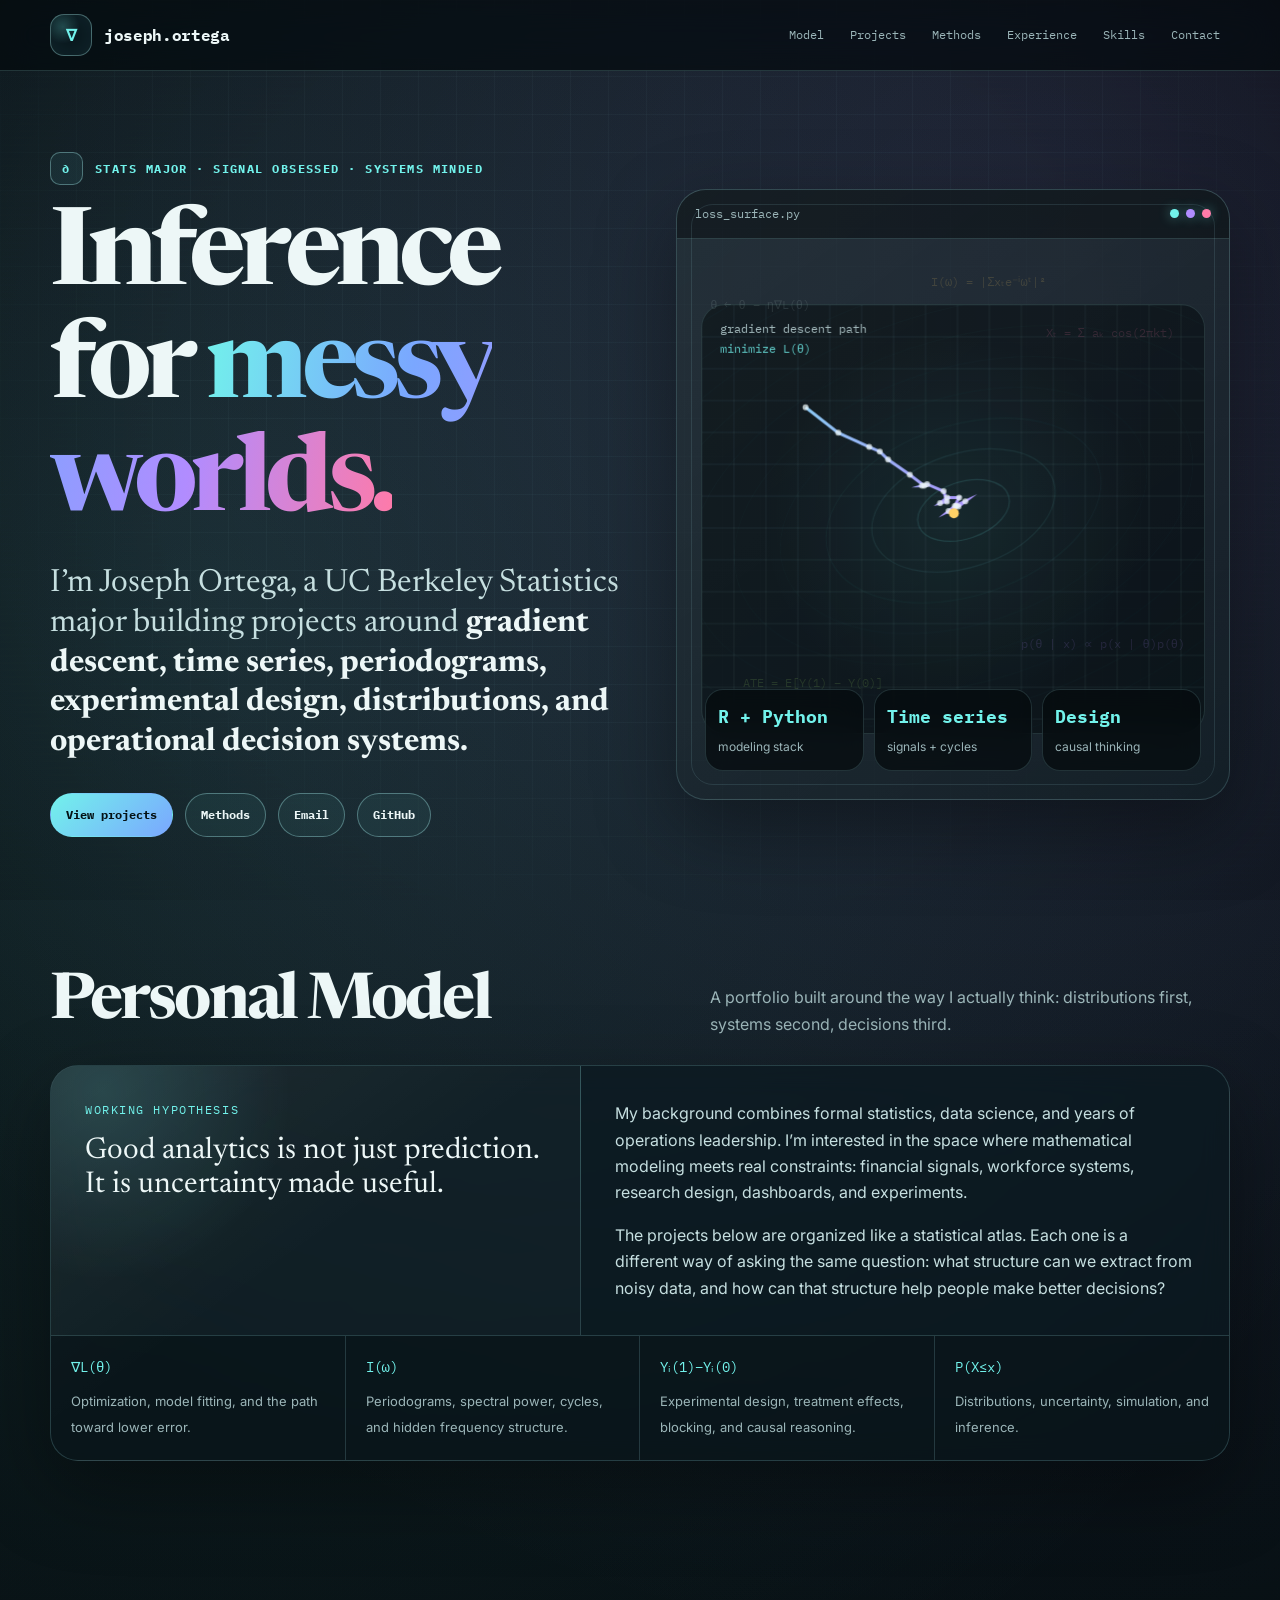
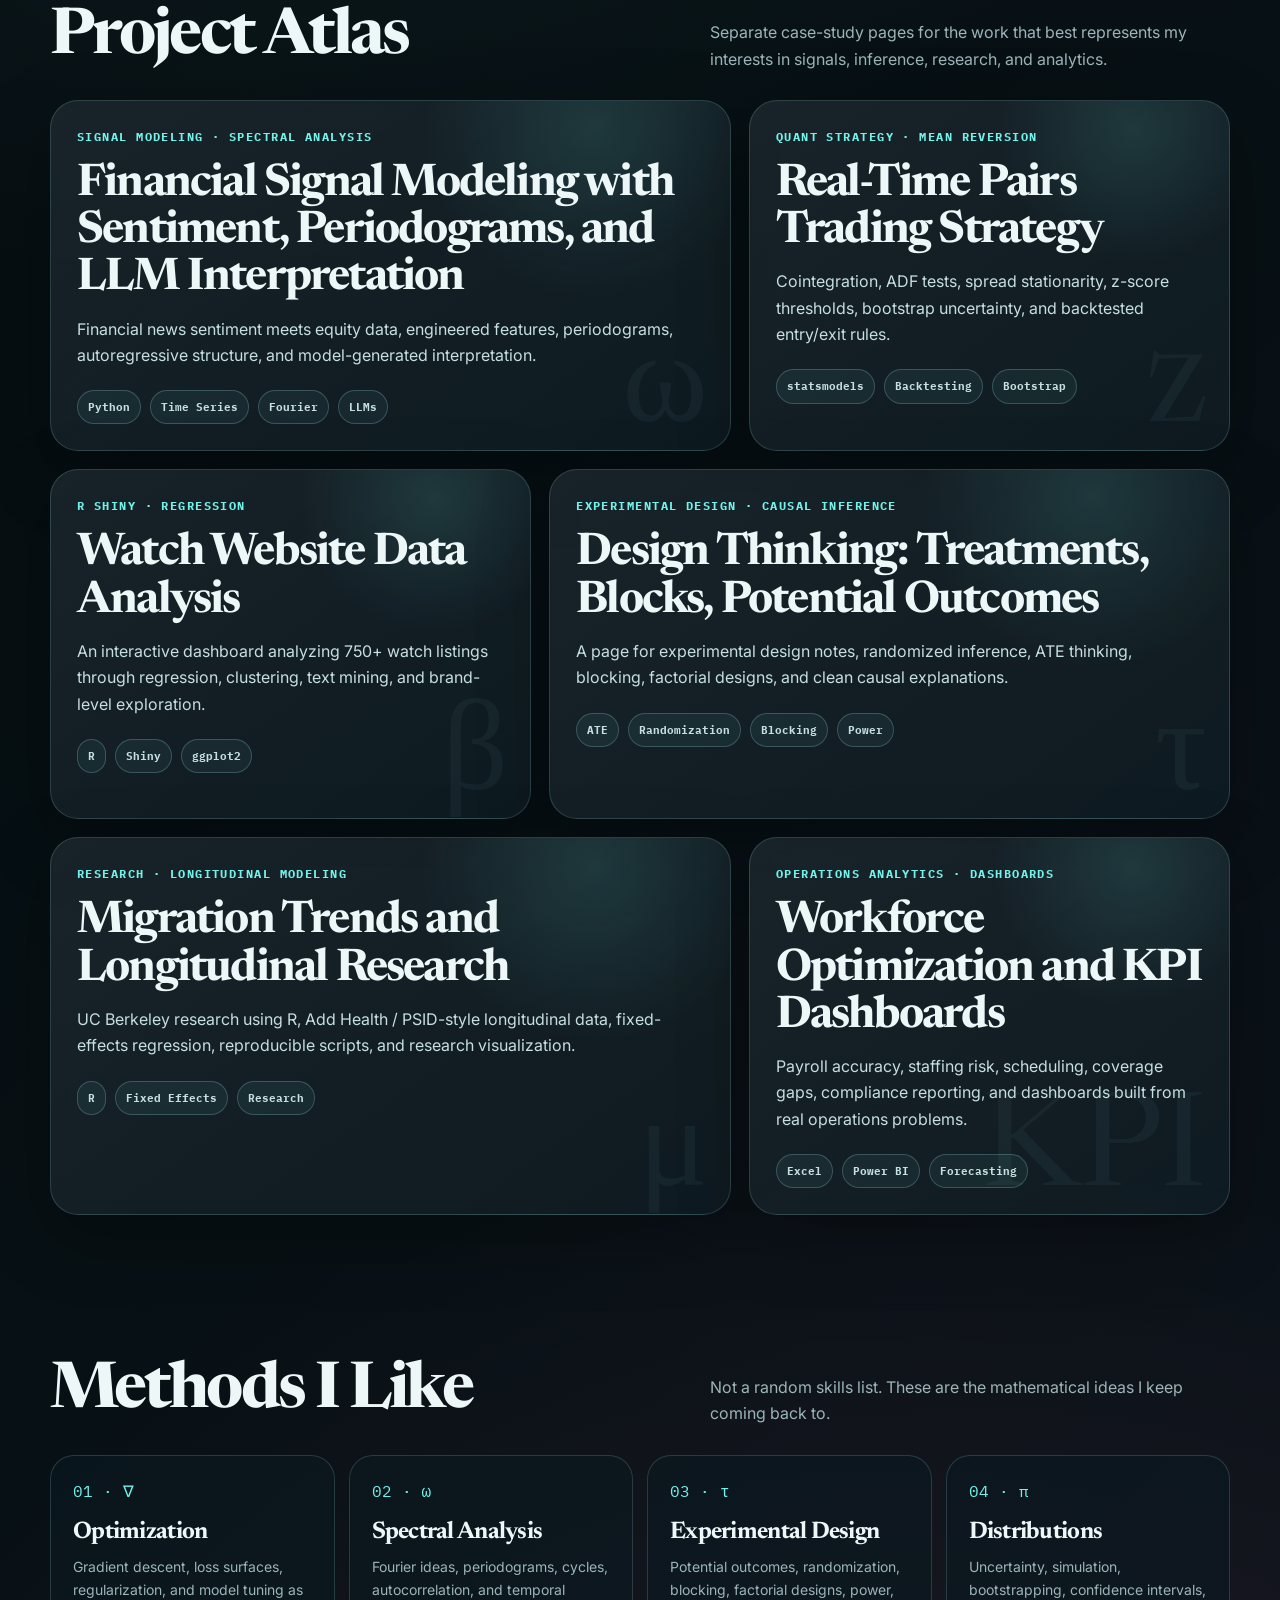
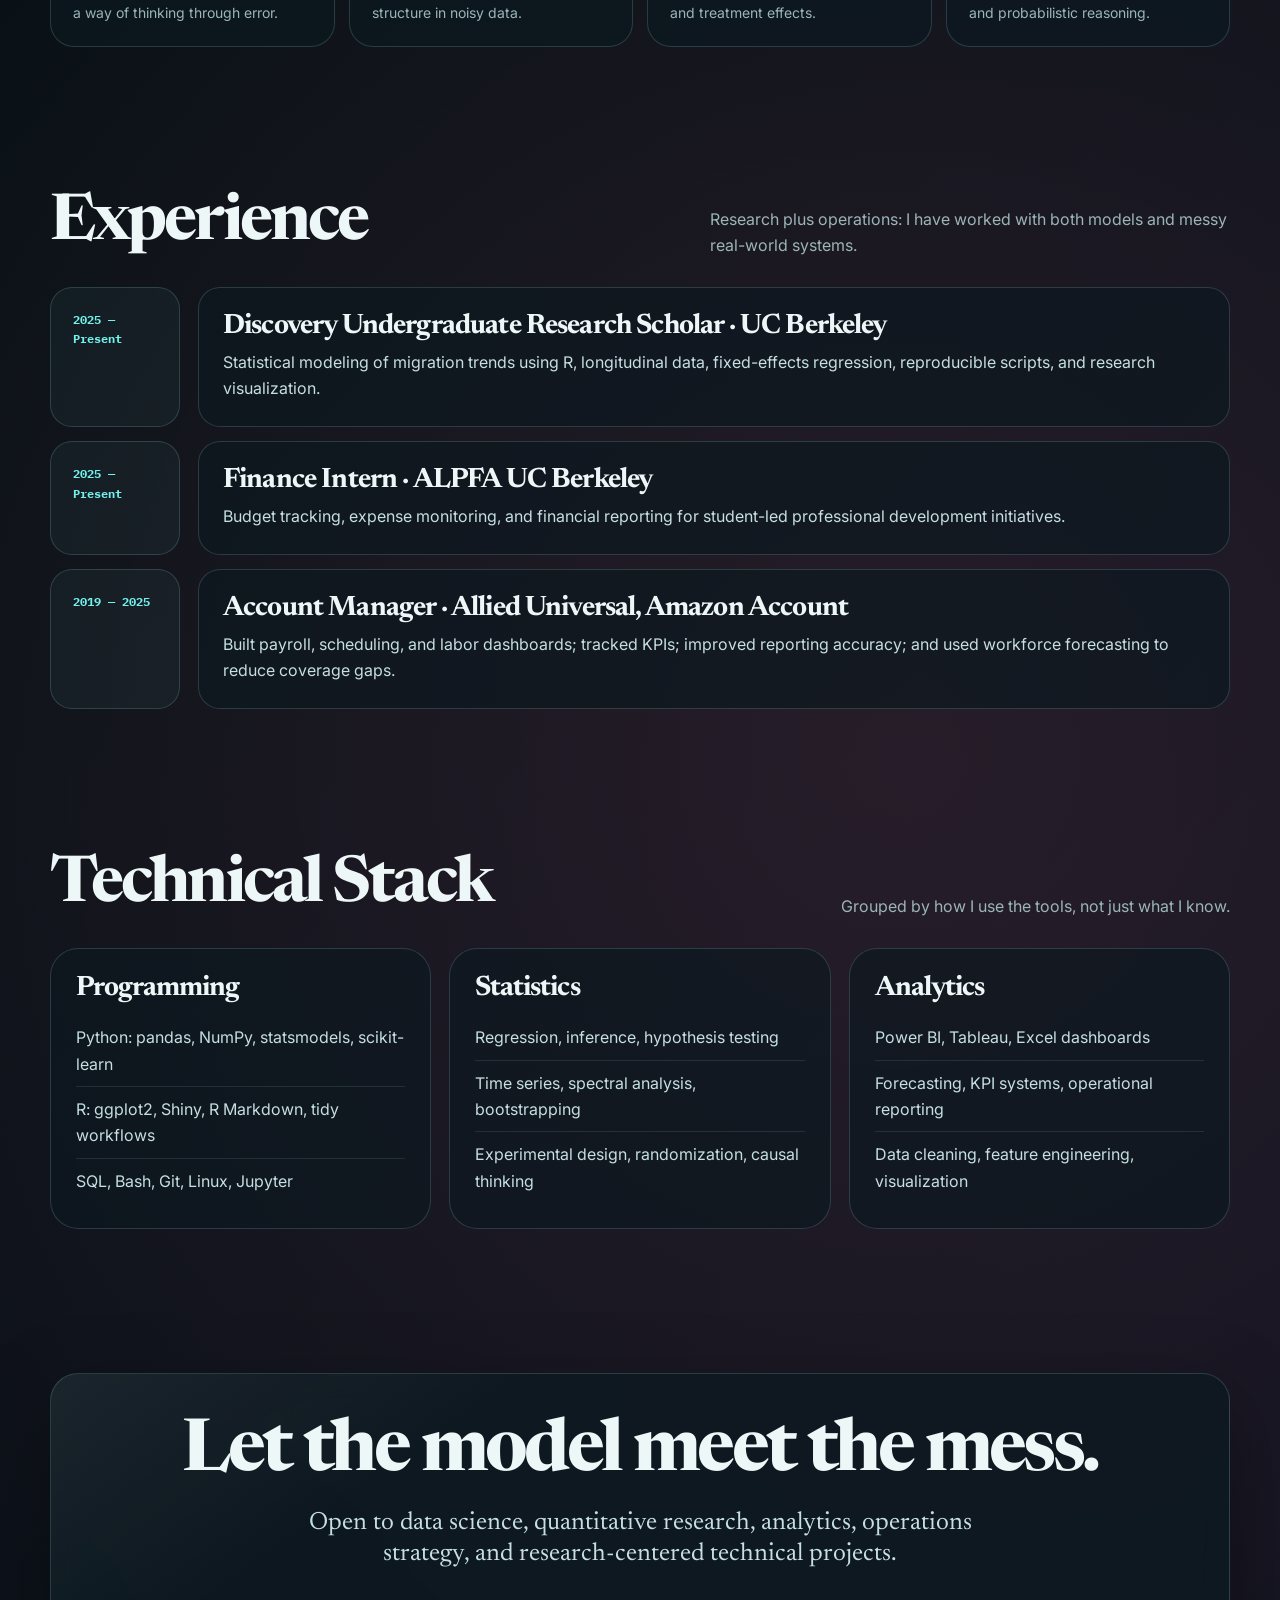
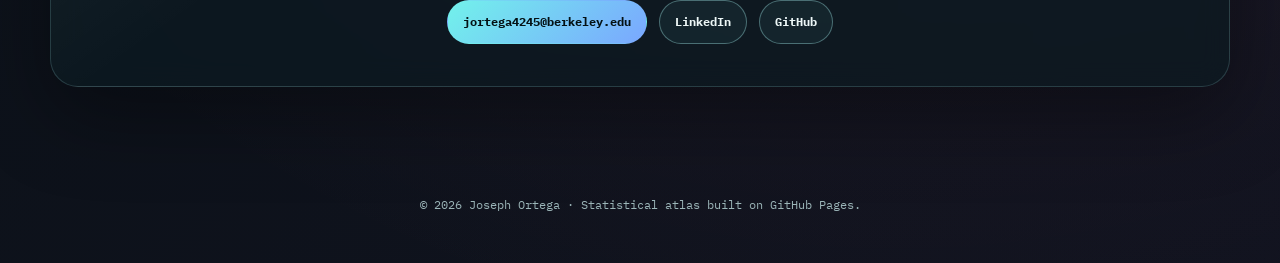
==== commit d4e8cdd1: "Add files via upload" ====
--- a/index.html
+++ b/index.html
@@ -3,30 +3,35 @@
 <head>
   <meta charset="utf-8" />
   <meta name="viewport" content="width=device-width, initial-scale=1" />
-  <title>Joseph Ortega — Portfolio</title>
-  <meta name="description" content="Statistics, data science, quantitative research, and operations analytics portfolio for Joseph Ortega." />
-  <meta property="og:title" content="Joseph Ortega — Portfolio" />
-  <meta property="og:description" content="Statistics, data science, quantitative research, and operations analytics portfolio for Joseph Ortega." />
+  <title>Joseph Ortega — Statistical Atlas</title>
+  <meta name="description" content="Joseph Ortega — UC Berkeley Statistics and Data Science portfolio. Statistical modeling, signal analysis, experimental design, and operations analytics." />
+  <meta property="og:title" content="Joseph Ortega — Statistical Atlas" />
+  <meta property="og:description" content="A stats-native portfolio for statistical modeling, signal analysis, experimental design, and operations analytics." />
   <meta property="og:type" content="website" />
   <meta property="og:image" content="https://avatars.githubusercontent.com/u/205101047?v=4" />
-  <meta name="theme-color" content="#070305" />
+  <meta name="theme-color" content="#071014" />
   <link rel="preconnect" href="https://fonts.googleapis.com">
   <link rel="preconnect" href="https://fonts.gstatic.com" crossorigin>
-  <link href="https://fonts.googleapis.com/css2?family=Cinzel:wght@500;600;700;800&family=Cormorant+Garamond:ital,wght@0,500;0,600;0,700;1,500;1,600&family=IBM+Plex+Mono:wght@400;600;700&family=Inter:wght@400;500;600;700;800&display=swap" rel="stylesheet">
+  <link href="https://fonts.googleapis.com/css2?family=IBM+Plex+Mono:wght@400;500;600;700&family=Inter:wght@400;500;600;700;800&family=Newsreader:opsz,wght@6..72,500;6..72,600;6..72,700&display=swap" rel="stylesheet">
   <link rel="stylesheet" href="assets/styles.css" />
 </head>
 <body>
   <a class="skip-link" href="#main">Skip to content</a>
   <div class="progress" aria-hidden="true"></div>
-  <header class="site-header">
-    <div class="container nav">
-      <a class="brand" href="index.html" aria-label="Joseph Ortega home">
-        <span class="brand-mark">JO</span>
-        <span>Joseph Ortega</span>
+
+  <header class="nav">
+    <div class="container nav-inner">
+      <a class="logo" href="#top" aria-label="Joseph Ortega home">
+        <span class="logo-mark">∇</span>
+        <span>joseph.ortega</span>
       </a>
       <nav class="nav-links" aria-label="Primary navigation">
-        <a href="index.html#work">Work</a><a href="index.html#research">Research</a><a href="index.html#experience">Experience</a><a href="index.html#skills">Skills</a><a href="index.html#contact">Contact</a>
-        <a href="https://github.com/jortega4245" target="_blank" rel="noopener">GitHub</a>
+        <a href="#model">Model</a>
+        <a href="#projects">Projects</a>
+        <a href="#methods">Methods</a>
+        <a href="#experience">Experience</a>
+        <a href="#skills">Skills</a>
+        <a href="#contact">Contact</a>
       </nav>
     </div>
   </header>
@@ -35,135 +40,232 @@
     <section class="hero container" id="top">
       <div class="hero-grid">
         <div class="reveal">
-          <div class="eyebrow">Statistics • Financial Modeling • Operations</div>
-          <h1>Joseph <span class="hollow">Ortega</span></h1>
+          <div class="eyebrow">stats major · signal obsessed · systems minded</div>
+          <h1>Inference for <span class="gradient-text">messy worlds.</span></h1>
           <p class="hero-copy">
-            I build analytical systems with a darker academic edge: <strong>statistical models, research pipelines, dashboards, and operational intelligence</strong> shaped by years of real leadership experience.
+            I’m Joseph Ortega, a UC Berkeley Statistics major building projects around <strong>gradient descent, time series, periodograms, experimental design, distributions, and operational decision systems.</strong>
           </p>
           <div class="actions">
-            <a class="btn primary" href="#work">Enter the archive</a>
-            <a class="btn" href="projects/financial-signal-modeling.html">Featured case study</a>
-            <a class="btn subtle" href="mailto:jortega4245@berkeley.edu">Email</a>
-            <a class="btn subtle" href="https://www.linkedin.com/in/josephrortega42" target="_blank" rel="noopener">LinkedIn</a>
-          </div>
-        </div>
-        <aside class="reliquary reveal" aria-label="Profile summary">
-          <div class="portrait-stage">
-            <img class="avatar" src="https://avatars.githubusercontent.com/u/205101047?v=4" alt="JC Ortega" />
-            <div class="stat-strip" aria-label="Portfolio highlights">
-              <div class="stat"><b>7+</b><span>years leadership</span></div>
-              <div class="stat"><b>750+</b><span>listings analyzed</span></div>
-              <div class="stat"><b>1.6+</b><span>strategy Sharpe</span></div>
+            <a class="btn primary" href="#projects">View projects</a>
+            <a class="btn" href="#methods">Methods</a>
+            <a class="btn" href="mailto:jortega4245@berkeley.edu">Email</a>
+            <a class="btn" href="https://github.com/jortega4245" target="_blank" rel="noopener">GitHub</a>
+          </div>
+        </div>
+
+        <aside class="math-lab reveal" aria-label="Animated statistical visual">
+          <div class="lab-header">
+            <span>loss_surface.py</span>
+            <span class="lab-dots" aria-hidden="true"><span></span><span></span><span></span></span>
+          </div>
+          <div class="lab-stage">
+            <div class="equation-rain" aria-hidden="true">
+              <span>θ ← θ − η∇L(θ)</span>
+              <span>Xₜ = Σ aₖ cos(2πkt)</span>
+              <span>ATE = E[Y(1) − Y(0)]</span>
+              <span>p(θ | x) ∝ p(x | θ)p(θ)</span>
+              <span>I(ω) = |Σxₜe⁻ⁱωᵗ|²</span>
             </div>
+            <canvas id="stats-canvas" data-viz="gradient" aria-label="Animated gradient descent path over contour lines"></canvas>
+            <div class="mini-dashboard">
+              <div class="metric"><b>R + Python</b><span>modeling stack</span></div>
+              <div class="metric"><b>Time series</b><span>signals + cycles</span></div>
+              <div class="metric"><b>Design</b><span>causal thinking</span></div>
+            </div>
           </div>
         </aside>
       </div>
     </section>
 
-    <section class="section container" id="research">
-      <div class="section-title reveal">
-        <h2>The Thesis<small>career position</small></h2>
-      </div>
-      <div class="panel about-panel reveal">
-        <div class="inscription">
-          <div class="chamber-label">Inscription</div>
-          <p>Business intuition, sharpened by statistics, made useful through systems.</p>
-        </div>
-        <div class="about-copy">
-          <p>I’m a UC Berkeley Statistics major with a Data Science minor, focused on work that connects quantitative modeling with real decisions. My background is unusual in a good way: before moving deeper into analytics and research, I spent years managing operations, staffing, payroll accuracy, compliance, and client-facing systems.</p>
-          <p>Now I use that experience to build projects in financial modeling, time series, research pipelines, dashboards, and operational analytics. I’m especially interested in quantitative research, data strategy, and tools that turn messy real-world behavior into something measurable and actionable.</p>
-          <div class="chips" aria-label="Core focus areas">
-            <span class="chip">Statistical Modeling</span>
-            <span class="chip">Time Series</span>
-            <span class="chip">R + Python</span>
-            <span class="chip">Research Pipelines</span>
-            <span class="chip">Operations Analytics</span>
-            <span class="chip">Data Visualization</span>
-          </div>
-        </div>
-      </div>
-    </section>
-
-    <section class="section container" id="work">
-      <div class="section-title reveal">
-        <h2>Selected Works<small>project chambers</small></h2>
-      </div>
+    <section class="section container" id="model">
+      <div class="section-title reveal">
+        <h2>Personal Model</h2>
+        <p>A portfolio built around the way I actually think: distributions first, systems second, decisions third.</p>
+      </div>
+
+      <div class="panel reveal">
+        <div class="about-grid">
+          <div class="about-note">
+            <div class="mono">working hypothesis</div>
+            <p>Good analytics is not just prediction. It is uncertainty made useful.</p>
+          </div>
+          <div class="about-copy">
+            <p>
+              My background combines formal statistics, data science, and years of operations leadership. I’m interested in the space where mathematical modeling meets real constraints: financial signals, workforce systems, research design, dashboards, and experiments.
+            </p>
+            <p>
+              The projects below are organized like a statistical atlas. Each one is a different way of asking the same question: what structure can we extract from noisy data, and how can that structure help people make better decisions?
+            </p>
+          </div>
+        </div>
+        <div class="formula-strip" aria-label="Core statistical ideas">
+          <div class="formula"><code>∇L(θ)</code><span>Optimization, model fitting, and the path toward lower error.</span></div>
+          <div class="formula"><code>I(ω)</code><span>Periodograms, spectral power, cycles, and hidden frequency structure.</span></div>
+          <div class="formula"><code>Yᵢ(1)−Yᵢ(0)</code><span>Experimental design, treatment effects, blocking, and causal reasoning.</span></div>
+          <div class="formula"><code>P(X≤x)</code><span>Distributions, uncertainty, simulation, and inference.</span></div>
+        </div>
+      </div>
+    </section>
+
+    <section class="section container" id="projects">
+      <div class="section-title reveal">
+        <h2>Project Atlas</h2>
+        <p>Separate case-study pages for the work that best represents my interests in signals, inference, research, and analytics.</p>
+      </div>
+
       <div class="project-grid">
-        <a class="card large reveal" data-numeral="I" href="projects/financial-signal-modeling.html">
-          <div class="kicker">Financial signal modeling</div>
-          <h3>Sentiment, Spectral Analysis, and LLM Interpretation</h3>
-          <p>A Python pipeline that combines financial news sentiment with equity price data, spectral analysis, AR models, lagged features, and a structured LLM interpretation layer.</p>
-          <div class="chips"><span class="chip">Python</span><span class="chip">Time Series</span><span class="chip">LLM</span><span class="chip">Finance</span></div>
-        </a>
-        <a class="card small reveal" data-numeral="II" href="projects/pairs-trading.html">
-          <div class="kicker">Quant strategy</div>
-          <h3>Real-Time Pairs Trading</h3>
-          <p>Mean-reversion strategy using cointegration, ADF tests, z-score thresholds, bootstrap uncertainty, and backtesting.</p>
-          <div class="chips"><span class="chip">Backtesting</span><span class="chip">ADF</span><span class="chip">Sharpe > 1.6</span></div>
-        </a>
-        <a class="card small reveal" data-numeral="III" href="projects/watch-dashboard.html">
-          <div class="kicker">Interactive analytics</div>
+        <a class="project-card featured reveal" data-symbol="ω" href="projects/financial-signal-modeling.html">
+          <div class="kicker">Signal modeling · spectral analysis</div>
+          <h3>Financial Signal Modeling with Sentiment, Periodograms, and LLM Interpretation</h3>
+          <p>Financial news sentiment meets equity data, engineered features, periodograms, autoregressive structure, and model-generated interpretation.</p>
+          <div class="tags">
+            <span class="tag">Python</span><span class="tag">Time Series</span><span class="tag">Fourier</span><span class="tag">LLMs</span>
+          </div>
+        </a>
+
+        <a class="project-card compact reveal" data-symbol="z" href="projects/pairs-trading.html">
+          <div class="kicker">Quant strategy · mean reversion</div>
+          <h3>Real-Time Pairs Trading Strategy</h3>
+          <p>Cointegration, ADF tests, spread stationarity, z-score thresholds, bootstrap uncertainty, and backtested entry/exit rules.</p>
+          <div class="tags">
+            <span class="tag">statsmodels</span><span class="tag">Backtesting</span><span class="tag">Bootstrap</span>
+          </div>
+        </a>
+
+        <a class="project-card compact reveal" data-symbol="β" href="projects/watch-dashboard.html">
+          <div class="kicker">R Shiny · regression</div>
           <h3>Watch Website Data Analysis</h3>
-          <p>R Shiny dashboard analyzing 750+ watch listings through regression, clustering, text mining, and interactive visualization.</p>
-          <div class="chips"><span class="chip">R Shiny</span><span class="chip">ggplot2</span><span class="chip">Regression</span></div>
-        </a>
-        <a class="card large reveal" data-numeral="IV" href="projects/operations-dashboard.html">
-          <div class="kicker">Operations intelligence</div>
-          <h3>Workforce Optimization and KPI Systems</h3>
-          <p>Operational analytics work using Excel and Power BI dashboards to reduce payroll discrepancies, track staffing risk, and improve resource planning.</p>
-          <div class="chips"><span class="chip">Power BI</span><span class="chip">Excel</span><span class="chip">Forecasting</span><span class="chip">KPI Systems</span></div>
-        </a>
-        <a class="card large reveal" data-numeral="V" href="projects/research-migration.html">
-          <div class="kicker">Academic research</div>
-          <h3>Migration, Capital, and Mobility Research</h3>
-          <p>Research pipeline using R, longitudinal datasets, fixed-effects regression, reproducible scripts, and visualizations for sociology/demography work.</p>
-          <div class="chips"><span class="chip">R</span><span class="chip">Fixed Effects</span><span class="chip">Longitudinal Data</span></div>
-        </a>
-        <a class="card small reveal" data-numeral="VI" href="projects/raspberry-pi-cloud.html">
-          <div class="kicker">Self-hosted systems</div>
-          <h3>Raspberry Pi Cloud Server</h3>
-          <p>A private cloud storage environment built with Raspberry Pi, Linux administration, networking, external storage, and remote access.</p>
-          <div class="chips"><span class="chip">Linux</span><span class="chip">Networking</span><span class="chip">Storage</span></div>
-        </a>
+          <p>An interactive dashboard analyzing 750+ watch listings through regression, clustering, text mining, and brand-level exploration.</p>
+          <div class="tags">
+            <span class="tag">R</span><span class="tag">Shiny</span><span class="tag">ggplot2</span>
+          </div>
+        </a>
+
+        <a class="project-card featured reveal" data-symbol="τ" href="projects/experimental-design.html">
+          <div class="kicker">Experimental design · causal inference</div>
+          <h3>Design Thinking: Treatments, Blocks, Potential Outcomes</h3>
+          <p>A page for experimental design notes, randomized inference, ATE thinking, blocking, factorial designs, and clean causal explanations.</p>
+          <div class="tags">
+            <span class="tag">ATE</span><span class="tag">Randomization</span><span class="tag">Blocking</span><span class="tag">Power</span>
+          </div>
+        </a>
+
+        <a class="project-card featured reveal" data-symbol="μ" href="projects/research-migration.html">
+          <div class="kicker">Research · longitudinal modeling</div>
+          <h3>Migration Trends and Longitudinal Research</h3>
+          <p>UC Berkeley research using R, Add Health / PSID-style longitudinal data, fixed-effects regression, reproducible scripts, and research visualization.</p>
+          <div class="tags">
+            <span class="tag">R</span><span class="tag">Fixed Effects</span><span class="tag">Research</span>
+          </div>
+        </a>
+
+        <a class="project-card compact reveal" data-symbol="KPI" href="projects/operations-dashboard.html">
+          <div class="kicker">Operations analytics · dashboards</div>
+          <h3>Workforce Optimization and KPI Dashboards</h3>
+          <p>Payroll accuracy, staffing risk, scheduling, coverage gaps, compliance reporting, and dashboards built from real operations problems.</p>
+          <div class="tags">
+            <span class="tag">Excel</span><span class="tag">Power BI</span><span class="tag">Forecasting</span>
+          </div>
+        </a>
+      </div>
+    </section>
+
+    <section class="section container" id="methods">
+      <div class="section-title reveal">
+        <h2>Methods I Like</h2>
+        <p>Not a random skills list. These are the mathematical ideas I keep coming back to.</p>
+      </div>
+      <div class="method-grid">
+        <div class="method-card reveal">
+          <div class="symbol">01 · ∇</div>
+          <h3>Optimization</h3>
+          <p>Gradient descent, loss surfaces, regularization, and model tuning as a way of thinking through error.</p>
+        </div>
+        <div class="method-card reveal">
+          <div class="symbol">02 · ω</div>
+          <h3>Spectral Analysis</h3>
+          <p>Fourier ideas, periodograms, cycles, autocorrelation, and temporal structure in noisy data.</p>
+        </div>
+        <div class="method-card reveal">
+          <div class="symbol">03 · τ</div>
+          <h3>Experimental Design</h3>
+          <p>Potential outcomes, randomization, blocking, factorial designs, power, and treatment effects.</p>
+        </div>
+        <div class="method-card reveal">
+          <div class="symbol">04 · π</div>
+          <h3>Distributions</h3>
+          <p>Uncertainty, simulation, bootstrapping, confidence intervals, and probabilistic reasoning.</p>
+        </div>
       </div>
     </section>
 
     <section class="section container" id="experience">
       <div class="section-title reveal">
-        <h2>Field Record<small>research, leadership, and operations</small></h2>
+        <h2>Experience</h2>
+        <p>Research plus operations: I have worked with both models and messy real-world systems.</p>
       </div>
       <div class="timeline">
-        <article class="role reveal"><div class="role-dot">I</div><div class="role-card"><header><h3>Discovery Undergraduate Research Scholar — UC Berkeley</h3><time>Sep 2025 — Present</time></header><p>Conducting statistical modeling of migration trends using R, longitudinal datasets, fixed-effects regression, reproducible scripts, and research visualizations. Presented related work at the Pacific Sociological Association Annual Conference.</p></div></article>
-        <article class="role reveal"><div class="role-dot">II</div><div class="role-card"><header><h3>Finance Intern — ALPFA UC Berkeley</h3><time>Sep 2025 — Present</time></header><p>Supporting budgeting, expense tracking, and financial reporting for professional development and leadership initiatives within the ALPFA community.</p></div></article>
-        <article class="role reveal"><div class="role-dot">III</div><div class="role-card"><header><h3>Account Manager — Allied Universal, Amazon Account</h3><time>Jun 2019 — Jan 2025</time></header><p>Managed staffing, scheduling, payroll accuracy, compliance tracking, client reporting, and operational risk. Built Excel and Power BI dashboards that reduced payroll discrepancies by 80% and improved workforce planning.</p></div></article>
-        <article class="role reveal"><div class="role-dot">IV</div><div class="role-card"><header><h3>Healthcare Site Supervisor — Securitas</h3><time>2018 — 2019</time></header><p>Led a team of 7, improved scheduling procedures, introduced guard tour systems, conducted audits, strengthened accountability, and reduced open posts by 50%.</p></div></article>
-        <article class="role reveal"><div class="role-dot">V</div><div class="role-card"><header><h3>Site Supervisor — U.S. Security Associates</h3><time>2017 — 2018</time></header><p>Supervised a team of 6, maintained operational protocols, produced detailed incident reports, used Lenel access control systems, and supported facility security operations.</p></div></article>
+        <article class="role reveal">
+          <div class="role-time">2025 — Present</div>
+          <div class="role-card">
+            <h3>Discovery Undergraduate Research Scholar · UC Berkeley</h3>
+            <p>Statistical modeling of migration trends using R, longitudinal data, fixed-effects regression, reproducible scripts, and research visualization.</p>
+          </div>
+        </article>
+        <article class="role reveal">
+          <div class="role-time">2025 — Present</div>
+          <div class="role-card">
+            <h3>Finance Intern · ALPFA UC Berkeley</h3>
+            <p>Budget tracking, expense monitoring, and financial reporting for student-led professional development initiatives.</p>
+          </div>
+        </article>
+        <article class="role reveal">
+          <div class="role-time">2019 — 2025</div>
+          <div class="role-card">
+            <h3>Account Manager · Allied Universal, Amazon Account</h3>
+            <p>Built payroll, scheduling, and labor dashboards; tracked KPIs; improved reporting accuracy; and used workforce forecasting to reduce coverage gaps.</p>
+          </div>
+        </article>
       </div>
     </section>
 
     <section class="section container" id="skills">
       <div class="section-title reveal">
-        <h2>The Arsenal<small>tools and methods</small></h2>
+        <h2>Technical Stack</h2>
+        <p>Grouped by how I use the tools, not just what I know.</p>
       </div>
       <div class="skills-grid">
-        <div class="skill-card reveal"><h3>Programming & Tools</h3><ul><li>Python: NumPy, pandas, scikit-learn, statsmodels</li><li>R: ggplot2, Shiny, R Markdown</li><li>SQL, Bash, Git, Linux, Jupyter</li><li>Power BI, Tableau, Excel dashboards</li></ul></div>
-        <div class="skill-card reveal"><h3>Quantitative Methods</h3><ul><li>Statistical modeling and inference</li><li>Regression, hypothesis testing, confidence intervals</li><li>Bootstrap resampling and Monte Carlo simulation</li><li>Time series, stochastic modeling, optimization</li></ul></div>
-        <div class="skill-card reveal"><h3>Research & Operations</h3><ul><li>Backtesting and feature engineering</li><li>Data cleaning, EDA, visualization</li><li>Payroll, scheduling, compliance, KPI systems</li><li>Budget tracking and variance analysis</li></ul></div>
-      </div>
-    </section>
-
-    <section class="section container" id="education">
-      <div class="section-title reveal"><h2>Formation<small>education and honors</small></h2></div>
-      <div class="education-grid">
-        <article class="edu-card reveal"><h3>University of California, Berkeley</h3><p>B.A. in Statistics, Minor in Data Science. Expected May 2026. Honors include Dean’s List, Hispanic Scholarship Fund Scholar, Phi Theta Kappa Honor Society, ALPFA UC Berkeley, Organization of Latino Actuaries, and SHPE.</p></article>
-        <article class="edu-card reveal"><h3>Skyline College</h3><p>A.S.-T. in Business Administration and Mathematics. Graduated Magna Cum Laude with a foundation in business, applied mathematics, and quantitative problem solving.</p></article>
+        <div class="skill-card reveal">
+          <h3>Programming</h3>
+          <ul>
+            <li>Python: pandas, NumPy, statsmodels, scikit-learn</li>
+            <li>R: ggplot2, Shiny, R Markdown, tidy workflows</li>
+            <li>SQL, Bash, Git, Linux, Jupyter</li>
+          </ul>
+        </div>
+        <div class="skill-card reveal">
+          <h3>Statistics</h3>
+          <ul>
+            <li>Regression, inference, hypothesis testing</li>
+            <li>Time series, spectral analysis, bootstrapping</li>
+            <li>Experimental design, randomization, causal thinking</li>
+          </ul>
+        </div>
+        <div class="skill-card reveal">
+          <h3>Analytics</h3>
+          <ul>
+            <li>Power BI, Tableau, Excel dashboards</li>
+            <li>Forecasting, KPI systems, operational reporting</li>
+            <li>Data cleaning, feature engineering, visualization</li>
+          </ul>
+        </div>
       </div>
     </section>
 
     <section class="section container" id="contact">
-      <div class="panel contact-panel reveal">
-        <h2>Build something measured, useful, and strange.</h2>
-        <p>Open to quantitative research, data science, analytics, operations strategy, and collaborative technical projects.</p>
+      <div class="panel contact reveal">
+        <h2>Let the model meet the mess.</h2>
+        <p>Open to data science, quantitative research, analytics, operations strategy, and research-centered technical projects.</p>
         <div class="actions" style="justify-content:center">
           <a class="btn primary" href="mailto:jortega4245@berkeley.edu">jortega4245@berkeley.edu</a>
           <a class="btn" href="https://www.linkedin.com/in/josephrortega42" target="_blank" rel="noopener">LinkedIn</a>
@@ -172,9 +274,11 @@
       </div>
     </section>
   </main>
-  <footer class="site-footer container">
-    <div>© <span id="year"></span> Joseph Ortega · Designed as a dark academic data reliquary.</div>
+
+  <footer class="footer container">
+    <div>© <span id="year"></span> Joseph Ortega · Statistical atlas built on GitHub Pages.</div>
   </footer>
+
   <script src="assets/script.js"></script>
 </body>
 </html>
--- a/assets/styles.css
+++ b/assets/styles.css
@@ -1,41 +1,40 @@
 :root {
-  --void: #070305;
-  --obsidian: #0f0709;
-  --blood: #48131c;
-  --blood-2: #711d2d;
-  --oxblood: #250a10;
-  --bone: #eee2c9;
-  --old-paper: #d5c49d;
-  --ash: #a89678;
-  --smoke: #6f6152;
-  --gold: #c9a552;
-  --gold-soft: #f0d58e;
-  --blue-black: #0e1826;
-  --verdigris: #637d73;
-  --line: rgba(201, 165, 82, .28);
-  --line-strong: rgba(240, 213, 142, .52);
-  --panel: rgba(16, 7, 9, .78);
-  --panel-2: rgba(31, 10, 15, .72);
-  --shadow: 0 34px 90px rgba(0,0,0,.55);
+  --bg: #071014;
+  --bg-2: #0a161d;
+  --panel: rgba(12, 25, 32, 0.76);
+  --panel-2: rgba(10, 22, 29, 0.92);
+  --line: rgba(163, 230, 232, 0.18);
+  --line-strong: rgba(163, 230, 232, 0.38);
+  --text: #edf7f7;
+  --muted: #9bb5b8;
+  --soft: #c6dfe0;
+  --cyan: #72f2eb;
+  --blue: #7aa7ff;
+  --violet: #b18cff;
+  --rose: #ff7aa8;
+  --lime: #b8ff72;
+  --amber: #ffd166;
+  --paper: #f4efe2;
+  --shadow: 0 28px 80px rgba(0, 0, 0, 0.36);
   --max: 1180px;
-  --serif: "Cinzel", Georgia, serif;
-  --roman: "Cormorant Garamond", Georgia, serif;
-  --sans: Inter, system-ui, -apple-system, BlinkMacSystemFont, "Segoe UI", sans-serif;
   --mono: "IBM Plex Mono", ui-monospace, SFMono-Regular, Menlo, Monaco, Consolas, monospace;
+  --sans: "Inter", system-ui, -apple-system, BlinkMacSystemFont, "Segoe UI", sans-serif;
+  --serif: "Newsreader", Georgia, serif;
 }
 
 * { box-sizing: border-box; }
 html { scroll-behavior: smooth; }
 body {
   margin: 0;
-  color: var(--bone);
-  background:
-    radial-gradient(circle at 18% 8%, rgba(113,29,45,.58), transparent 29%),
-    radial-gradient(circle at 90% 2%, rgba(14,24,38,.88), transparent 32%),
-    radial-gradient(circle at 60% 120%, rgba(72,19,28,.52), transparent 34%),
-    linear-gradient(115deg, #050203 0%, #0f0508 42%, #1b090e 100%);
+  min-height: 100vh;
+  color: var(--text);
   font-family: var(--sans);
-  line-height: 1.68;
+  line-height: 1.65;
+  background:
+    radial-gradient(circle at 17% 12%, rgba(114, 242, 235, 0.13), transparent 28%),
+    radial-gradient(circle at 80% 6%, rgba(177, 140, 255, 0.14), transparent 28%),
+    radial-gradient(circle at 70% 78%, rgba(255, 122, 168, 0.11), transparent 30%),
+    linear-gradient(135deg, #050a0d 0%, var(--bg) 45%, #11131f 100%);
   overflow-x: hidden;
 }
 
@@ -46,545 +45,736 @@
   pointer-events: none;
   z-index: -3;
   background:
-    linear-gradient(90deg, rgba(238,226,201,.035) 1px, transparent 1px),
-    linear-gradient(rgba(238,226,201,.023) 1px, transparent 1px),
-    radial-gradient(circle at 50% 24%, rgba(201,165,82,.12), transparent 32%);
-  background-size: 72px 72px, 72px 72px, auto;
-  mask-image: radial-gradient(circle at 48% 18%, #000 0 36%, transparent 84%);
+    linear-gradient(90deg, rgba(163,230,232,0.035) 1px, transparent 1px),
+    linear-gradient(rgba(163,230,232,0.035) 1px, transparent 1px);
+  background-size: 38px 38px;
+  mask-image: radial-gradient(circle at 50% 30%, black 0 54%, transparent 82%);
 }
 
 body::after {
   content: "";
   position: fixed;
   inset: 0;
+  z-index: -2;
   pointer-events: none;
-  z-index: -2;
-  opacity: .18;
-  background-image:
-    repeating-linear-gradient(112deg, transparent 0 13px, rgba(238,226,201,.12) 14px, transparent 15px),
-    radial-gradient(circle at 40% 35%, rgba(201,165,82,.22), transparent 18%),
-    radial-gradient(circle at 80% 82%, rgba(113,29,45,.32), transparent 24%);
-  mix-blend-mode: overlay;
-}
-
-img { max-width: 100%; display: block; }
+  opacity: .28;
+  background:
+    repeating-linear-gradient(0deg, transparent 0 5px, rgba(255,255,255,.035) 6px, transparent 7px),
+    radial-gradient(circle at 50% 50%, transparent 0 58%, rgba(0,0,0,.44) 100%);
+  mix-blend-mode: soft-light;
+}
+
 a { color: inherit; text-decoration: none; }
-button, input, textarea { font: inherit; }
-::selection { background: rgba(201,165,82,.3); color: var(--bone); }
-
-.container { width: min(var(--max), calc(100% - 36px)); margin-inline: auto; }
+img, svg { max-width: 100%; display: block; }
+.container { width: min(var(--max), calc(100% - 36px)); margin: 0 auto; }
+
 .skip-link {
   position: absolute;
   left: 18px;
   top: -60px;
-  background: var(--bone);
-  color: var(--void);
   z-index: 999;
+  background: var(--text);
+  color: #061015;
   padding: 10px 14px;
   border-radius: 999px;
-  font-weight: 800;
 }
 .skip-link:focus { top: 18px; }
+
 .progress {
   position: fixed;
-  inset: 0 auto auto 0;
-  width: 0%;
+  top: 0;
+  left: 0;
   height: 3px;
-  z-index: 999;
-  background: linear-gradient(90deg, var(--gold), var(--gold-soft), var(--blood-2));
-  box-shadow: 0 0 18px rgba(201,165,82,.65);
-}
-
-.site-header {
+  width: 0;
+  z-index: 1000;
+  background: linear-gradient(90deg, var(--cyan), var(--violet), var(--rose), var(--amber));
+  box-shadow: 0 0 20px rgba(114,242,235,.5);
+}
+
+.nav {
   position: sticky;
   top: 0;
-  z-index: 90;
-  background: rgba(6,3,5,.76);
-  backdrop-filter: blur(18px) saturate(140%);
-  border-bottom: 1px solid rgba(201,165,82,.22);
-}
-.nav {
+  z-index: 100;
+  backdrop-filter: blur(16px) saturate(150%);
+  background: rgba(5, 10, 13, 0.72);
+  border-bottom: 1px solid var(--line);
+}
+
+.nav-inner {
   display: flex;
   align-items: center;
   justify-content: space-between;
   gap: 22px;
-  padding: 15px 0;
-}
-.brand {
+  padding: 14px 0;
+}
+
+.logo {
   display: inline-flex;
   align-items: center;
   gap: 12px;
-  font-family: var(--serif);
-  font-weight: 800;
-  letter-spacing: .1em;
-  text-transform: uppercase;
-}
-.brand-mark {
-  width: 40px;
-  height: 40px;
+  font-family: var(--mono);
+  font-weight: 700;
+  letter-spacing: -.02em;
+}
+
+.logo-mark {
+  width: 42px;
+  height: 42px;
+  border: 1px solid var(--line-strong);
+  border-radius: 14px;
   display: grid;
   place-items: center;
-  border-radius: 50%;
-  border: 1px solid var(--line-strong);
-  background: radial-gradient(circle, rgba(201,165,82,.22), rgba(201,165,82,.04));
-  color: var(--gold-soft);
-  box-shadow: inset 0 0 22px rgba(201,165,82,.12);
-}
+  color: var(--cyan);
+  background:
+    radial-gradient(circle at 30% 30%, rgba(114,242,235,.22), transparent 42%),
+    rgba(12,25,32,.76);
+  box-shadow: inset 0 0 24px rgba(114,242,235,.08);
+}
+
 .nav-links {
   display: flex;
   align-items: center;
+  justify-content: flex-end;
   gap: 6px;
   flex-wrap: wrap;
-  justify-content: flex-end;
-}
+}
+
 .nav-links a {
-  color: var(--old-paper);
-  font-size: 13px;
-  font-weight: 700;
+  font-family: var(--mono);
+  font-size: 12px;
+  color: var(--muted);
   padding: 8px 10px;
   border-radius: 999px;
-  transition: background .2s ease, color .2s ease, transform .2s ease;
-}
-.nav-links a:hover,
-.nav-links a[aria-current="page"] {
-  color: var(--bone);
-  background: rgba(201,165,82,.12);
-  transform: translateY(-1px);
-}
-
-main { position: relative; }
+  transition: color .2s ease, background .2s ease;
+}
+.nav-links a:hover {
+  color: var(--text);
+  background: rgba(114,242,235,.08);
+}
+
 .hero {
-  position: relative;
-  min-height: calc(100vh - 72px);
+  min-height: calc(100vh - 73px);
   display: grid;
   align-items: center;
-  padding: 86px 0 72px;
-}
+  padding: 76px 0 56px;
+}
+
 .hero-grid {
   display: grid;
-  grid-template-columns: 1.08fr .92fr;
-  gap: 46px;
+  grid-template-columns: 1.03fr .97fr;
+  gap: 38px;
   align-items: center;
 }
-.eyebrow,
-.kicker,
-.chamber-label {
+
+.eyebrow {
   display: inline-flex;
   align-items: center;
-  gap: 10px;
-  color: var(--gold-soft);
-  font-family: var(--serif);
-  letter-spacing: .18em;
+  gap: 12px;
+  margin-bottom: 18px;
+  font-family: var(--mono);
+  color: var(--cyan);
+  font-weight: 700;
+  font-size: 12px;
+  letter-spacing: .12em;
   text-transform: uppercase;
-  font-size: 12px;
-  font-weight: 800;
-}
-.eyebrow::before,
-.eyebrow::after {
-  content: "";
-  width: 42px;
-  height: 1px;
-  background: linear-gradient(90deg, transparent, var(--gold));
-}
-.eyebrow::after { background: linear-gradient(90deg, var(--gold), transparent); }
-
-h1, h2, h3, h4 { font-family: var(--serif); line-height: 1.05; margin: 0; }
+}
+.eyebrow::before {
+  content: "∂";
+  width: 31px;
+  height: 31px;
+  display: grid;
+  place-items: center;
+  border: 1px solid var(--line-strong);
+  border-radius: 10px;
+  background: rgba(114,242,235,.07);
+}
+
+h1, h2, h3 { margin: 0; line-height: 1.05; }
 h1 {
-  margin-top: 18px;
-  font-size: clamp(52px, 9vw, 118px);
-  letter-spacing: -.055em;
-  text-shadow: 0 18px 60px rgba(0,0,0,.55);
-}
-h1 .hollow,
-.page-title .hollow {
-  display: block;
+  font-family: var(--serif);
+  font-weight: 700;
+  letter-spacing: -.06em;
+  font-size: clamp(50px, 8.4vw, 112px);
+  max-width: 850px;
+}
+.gradient-text {
   color: transparent;
-  -webkit-text-stroke: 1px rgba(238,226,201,.78);
-  text-shadow: none;
-}
-.hero-copy,
-.lede {
-  max-width: 760px;
-  color: var(--old-paper);
-  font-family: var(--roman);
-  font-size: clamp(22px, 3vw, 33px);
-  line-height: 1.26;
-  margin: 24px 0 0;
-}
-.hero-copy strong,
-.lede strong { color: var(--bone); font-weight: 700; }
+  background: linear-gradient(100deg, var(--cyan), var(--blue), var(--violet), var(--rose));
+  -webkit-background-clip: text;
+  background-clip: text;
+}
+
+.hero-copy {
+  margin: 22px 0 0;
+  max-width: 720px;
+  color: var(--soft);
+  font-family: var(--serif);
+  font-size: clamp(22px, 3vw, 32px);
+  line-height: 1.24;
+}
+.hero-copy strong { color: var(--text); }
+
 .actions {
   display: flex;
-  gap: 14px;
+  gap: 12px;
   flex-wrap: wrap;
-  margin-top: 34px;
-}
+  margin-top: 30px;
+}
+
 .btn {
   display: inline-flex;
   align-items: center;
   justify-content: center;
-  min-height: 46px;
-  padding: 12px 18px;
-  border: 1px solid rgba(201,165,82,.38);
+  min-height: 44px;
+  padding: 11px 15px;
+  border: 1px solid var(--line-strong);
   border-radius: 999px;
-  color: var(--bone);
-  background: rgba(201,165,82,.08);
-  box-shadow: inset 0 0 18px rgba(201,165,82,.06);
-  font-weight: 800;
-  font-size: 14px;
-  transition: transform .2s ease, background .2s ease, border-color .2s ease;
-}
-.btn:hover { transform: translateY(-2px); background: rgba(201,165,82,.16); border-color: rgba(240,213,142,.7); }
-.btn.primary { background: linear-gradient(135deg, rgba(201,165,82,.95), rgba(113,29,45,.92)); color: #080304; border-color: rgba(240,213,142,.95); }
-.btn.subtle { color: var(--old-paper); }
-
-.reliquary {
-  position: relative;
-  padding: 24px;
-  border: 1px solid rgba(201,165,82,.34);
-  background:
-    linear-gradient(180deg, rgba(238,226,201,.08), rgba(238,226,201,.02)),
-    rgba(15,7,9,.72);
+  background: rgba(114,242,235,.06);
+  color: var(--text);
+  font-family: var(--mono);
+  font-size: 12px;
+  font-weight: 700;
+  transition: transform .2s ease, border-color .2s ease, background .2s ease;
+}
+.btn:hover {
+  transform: translateY(-2px);
+  background: rgba(114,242,235,.12);
+  border-color: rgba(114,242,235,.7);
+}
+.btn.primary {
+  color: #041114;
+  background: linear-gradient(135deg, var(--cyan), var(--blue));
+  border-color: transparent;
+}
+
+.math-lab {
+  border: 1px solid var(--line);
+  border-radius: 30px;
+  background:
+    linear-gradient(145deg, rgba(255,255,255,.08), rgba(255,255,255,.02)),
+    rgba(12,25,32,.64);
   box-shadow: var(--shadow);
   overflow: hidden;
-  isolation: isolate;
-}
-.reliquary::before,
-.reliquary::after {
-  content: "";
-  position: absolute;
-  inset: 13px;
-  border: 1px solid rgba(201,165,82,.22);
-  pointer-events: none;
-  z-index: 3;
-}
-.reliquary::after {
-  inset: auto 32px 32px auto;
-  width: 124px;
-  height: 124px;
-  border-left: 0;
-  border-top: 0;
-  border-color: rgba(238,226,201,.3);
-}
-.portrait-stage {
-  min-height: 560px;
   position: relative;
-  display: grid;
-  place-items: center;
-  overflow: hidden;
-  background:
-    radial-gradient(circle at 50% 20%, rgba(201,165,82,.24), transparent 24%),
-    radial-gradient(circle at 54% 50%, rgba(113,29,45,.65), transparent 35%),
-    linear-gradient(145deg, rgba(238,226,201,.08), rgba(16,7,11,.18));
-}
-.portrait-stage::before {
-  content: "";
-  position: absolute;
-  width: 330px;
-  height: 650px;
-  border-radius: 170px 170px 18px 18px;
-  border: 1px solid rgba(201,165,82,.32);
-  background:
-    linear-gradient(90deg, transparent 0 31%, rgba(201,165,82,.12) 31% 33%, transparent 33% 66%, rgba(201,165,82,.12) 66% 68%, transparent 68%),
-    rgba(238,226,201,.035);
-  transform: translateY(46px);
-  box-shadow: inset 0 0 80px rgba(0,0,0,.25);
-}
-.portrait-stage::after {
-  content: "✦";
-  position: absolute;
-  top: 42px;
-  left: 50%;
-  transform: translateX(-50%);
-  font-family: var(--serif);
-  color: rgba(240,213,142,.38);
-  font-size: 36px;
-  text-shadow: 0 0 30px rgba(201,165,82,.4);
-}
-.avatar {
-  position: relative;
-  z-index: 4;
-  width: min(76%, 330px);
-  aspect-ratio: 1;
-  object-fit: cover;
-  border-radius: 50% 50% 43% 43%;
-  border: 1px solid rgba(240,213,142,.62);
-  padding: 8px;
-  background: rgba(238,226,201,.08);
-  box-shadow: 0 28px 74px rgba(0,0,0,.52), 0 0 0 12px rgba(201,165,82,.05);
-  filter: sepia(.09) contrast(1.04) saturate(.92);
-}
-.stat-strip {
-  position: absolute;
-  left: 24px;
-  right: 24px;
-  bottom: 24px;
-  z-index: 5;
-  display: grid;
-  grid-template-columns: repeat(3, 1fr);
-  gap: 1px;
-  border: 1px solid rgba(201,165,82,.26);
-  background: rgba(201,165,82,.18);
-}
-.stat {
-  padding: 14px 12px;
-  text-align: center;
-  background: rgba(8,3,5,.82);
-}
-.stat b { display: block; color: var(--gold-soft); font-family: var(--serif); font-size: 22px; }
-.stat span { color: var(--ash); font-size: 12px; }
-
-.section { padding: 72px 0; }
-.section-title {
-  display: grid;
-  grid-template-columns: 1fr auto 1fr;
-  align-items: center;
-  gap: 20px;
-  margin-bottom: 32px;
-}
-.section-title::before,
-.section-title::after {
-  content: "";
-  height: 1px;
-  background: linear-gradient(90deg, transparent, rgba(201,165,82,.48));
-}
-.section-title::after { background: linear-gradient(90deg, rgba(201,165,82,.48), transparent); }
-.section-title h2 {
-  text-align: center;
-  font-size: clamp(30px, 5vw, 58px);
-}
-.section-title small {
-  display: block;
-  margin-top: 10px;
-  color: var(--gold-soft);
-  font-family: var(--sans);
-  font-size: 12px;
-  letter-spacing: .22em;
-  text-transform: uppercase;
-}
-.panel {
-  border: 1px solid rgba(201,165,82,.26);
-  background:
-    linear-gradient(135deg, rgba(238,226,201,.08), transparent 30%),
-    rgba(15,7,9,.72);
-  box-shadow: var(--shadow);
-  backdrop-filter: blur(14px) saturate(135%);
-}
-.about-panel { display: grid; grid-template-columns: .82fr 1.18fr; }
-.inscription {
-  padding: 34px;
-  border-right: 1px solid rgba(201,165,82,.24);
-  background: radial-gradient(circle at 0 0, rgba(201,165,82,.2), transparent 42%), rgba(238,226,201,.035);
-}
-.inscription p {
-  margin: 14px 0 0;
-  color: var(--bone);
-  font-family: var(--roman);
-  font-size: 32px;
-  line-height: 1.13;
-}
-.about-copy { padding: 34px; color: var(--old-paper); }
-.about-copy p { margin: 0 0 16px; }
-.about-copy strong { color: var(--bone); }
-.chips { display: flex; flex-wrap: wrap; gap: 10px; margin-top: 22px; }
-.chip {
-  display: inline-flex;
-  align-items: center;
-  gap: 8px;
-  border: 1px solid rgba(201,165,82,.3);
-  background: rgba(201,165,82,.08);
-  color: var(--gold-soft);
-  border-radius: 999px;
-  padding: 7px 11px;
-  font-size: 12px;
-  font-weight: 800;
-}
-
-.project-grid { display: grid; grid-template-columns: repeat(12, 1fr); gap: 18px; }
-.card {
-  position: relative;
-  overflow: hidden;
-  min-height: 320px;
-  grid-column: span 6;
-  padding: 28px;
-  border: 1px solid rgba(201,165,82,.24);
-  background:
-    linear-gradient(145deg, rgba(238,226,201,.08), rgba(238,226,201,.02) 36%, rgba(8,3,5,.82)),
-    rgba(15,7,9,.75);
-  box-shadow: 0 22px 58px rgba(0,0,0,.34);
-  transition: transform .22s ease, border-color .22s ease, background .22s ease;
-}
-.card.large { grid-column: span 7; }
-.card.small { grid-column: span 5; }
-.card:hover {
-  transform: translateY(-5px);
-  border-color: rgba(240,213,142,.58);
-  background:
-    linear-gradient(145deg, rgba(238,226,201,.11), rgba(113,29,45,.12) 42%, rgba(8,3,5,.85)),
-    rgba(15,7,9,.75);
-}
-.card::before {
-  content: attr(data-numeral);
-  position: absolute;
-  top: 10px;
-  right: 18px;
-  font-family: var(--serif);
-  font-size: 96px;
-  line-height: 1;
-  color: rgba(201,165,82,.08);
-  pointer-events: none;
-}
-.card::after {
+}
+
+.math-lab::before {
   content: "";
   position: absolute;
   inset: 14px;
-  border: 1px solid rgba(201,165,82,.13);
+  border: 1px solid rgba(163,230,232,.12);
+  border-radius: 22px;
   pointer-events: none;
-}
-.card h3 { position: relative; z-index: 1; margin: 14px 0; font-size: clamp(25px, 3vw, 38px); }
-.card p { position: relative; z-index: 1; margin: 0; color: var(--old-paper); max-width: 620px; }
-.card .actions, .card .chips { position: relative; z-index: 2; }
-
-.timeline { position: relative; display: grid; gap: 18px; }
-.timeline::before {
-  content: "";
+  z-index: 2;
+}
+
+.lab-header {
+  display: flex;
+  justify-content: space-between;
+  align-items: center;
+  gap: 12px;
+  padding: 14px 18px;
+  border-bottom: 1px solid var(--line);
+  background: rgba(5,10,13,.46);
+  font-family: var(--mono);
+  font-size: 12px;
+  color: var(--muted);
+}
+
+.lab-dots { display: inline-flex; gap: 7px; }
+.lab-dots span {
+  width: 9px;
+  height: 9px;
+  border-radius: 999px;
+  background: var(--cyan);
+  box-shadow: 0 0 12px rgba(114,242,235,.45);
+}
+.lab-dots span:nth-child(2) { background: var(--violet); }
+.lab-dots span:nth-child(3) { background: var(--rose); }
+
+.lab-stage {
+  position: relative;
+  min-height: 560px;
+  padding: 24px;
+  display: grid;
+  place-items: center;
+}
+
+.equation-rain {
   position: absolute;
-  left: 19px;
-  top: 18px;
-  bottom: 18px;
-  width: 1px;
-  background: linear-gradient(var(--gold), rgba(201,165,82,.06));
-}
-.role { position: relative; display: grid; grid-template-columns: 40px 1fr; gap: 18px; }
-.role-dot {
-  width: 39px;
-  height: 39px;
-  border-radius: 50%;
-  display: grid;
-  place-items: center;
-  color: var(--gold-soft);
-  background: rgba(8,3,5,.96);
-  border: 1px solid rgba(201,165,82,.42);
-  z-index: 2;
-  font-family: var(--serif);
-  font-weight: 800;
+  inset: 0;
+  overflow: hidden;
+  pointer-events: none;
+  opacity: .46;
+}
+.equation-rain span {
+  position: absolute;
+  font-family: var(--mono);
+  color: rgba(198,223,224,.28);
+  font-size: 12px;
+}
+.equation-rain span:nth-child(1) { left: 6%; top: 10%; }
+.equation-rain span:nth-child(2) { right: 10%; top: 15%; color: rgba(255,122,168,.32); }
+.equation-rain span:nth-child(3) { left: 12%; bottom: 19%; color: rgba(184,255,114,.28); }
+.equation-rain span:nth-child(4) { right: 8%; bottom: 26%; color: rgba(177,140,255,.32); }
+.equation-rain span:nth-child(5) { left: 46%; top: 6%; color: rgba(255,209,102,.32); }
+
+#stats-canvas {
+  width: 100%;
+  max-width: 560px;
+  height: 430px;
+  border-radius: 24px;
+  background:
+    radial-gradient(circle at 50% 50%, rgba(114,242,235,.08), transparent 58%),
+    rgba(5,10,13,.38);
+  border: 1px solid rgba(163,230,232,.13);
+}
+
+.mini-dashboard {
+  position: absolute;
+  left: 28px;
+  right: 28px;
+  bottom: 28px;
+  display: grid;
+  grid-template-columns: repeat(3, 1fr);
+  gap: 10px;
+}
+.metric {
+  padding: 12px;
+  border: 1px solid rgba(163,230,232,.16);
+  border-radius: 18px;
+  background: rgba(5,10,13,.72);
+  backdrop-filter: blur(12px);
+}
+.metric b {
+  display: block;
+  font-family: var(--mono);
+  color: var(--cyan);
+  font-size: 18px;
+}
+.metric span {
+  color: var(--muted);
+  font-size: 12px;
+}
+
+.section { padding: 72px 0; }
+
+.section-title {
+  display: flex;
+  align-items: end;
+  justify-content: space-between;
+  gap: 20px;
+  margin-bottom: 28px;
+}
+.section-title h2 {
+  font-family: var(--serif);
+  font-size: clamp(34px, 5vw, 64px);
+  letter-spacing: -.045em;
+}
+.section-title p {
+  max-width: 520px;
+  margin: 0;
+  color: var(--muted);
+}
+
+.panel {
+  border: 1px solid var(--line);
+  border-radius: 28px;
+  background:
+    linear-gradient(145deg, rgba(255,255,255,.06), transparent 30%),
+    var(--panel);
+  box-shadow: var(--shadow);
+  overflow: hidden;
+  backdrop-filter: blur(14px) saturate(140%);
+}
+
+.about-grid {
+  display: grid;
+  grid-template-columns: .9fr 1.1fr;
+}
+.about-note {
+  padding: 34px;
+  border-right: 1px solid var(--line);
+  background:
+    radial-gradient(circle at 10% 10%, rgba(114,242,235,.15), transparent 35%),
+    rgba(255,255,255,.02);
+}
+.about-note .mono {
+  font-family: var(--mono);
+  color: var(--cyan);
+  font-size: 12px;
+  letter-spacing: .13em;
+  text-transform: uppercase;
+  margin-bottom: 14px;
+}
+.about-note p {
+  margin: 0;
+  font-family: var(--serif);
+  font-size: 30px;
+  line-height: 1.15;
+}
+.about-copy {
+  padding: 34px;
+  color: var(--soft);
+}
+.about-copy p:first-child { margin-top: 0; }
+.about-copy p:last-child { margin-bottom: 0; }
+
+.formula-strip {
+  display: grid;
+  grid-template-columns: repeat(4, 1fr);
+  border-top: 1px solid var(--line);
+}
+.formula {
+  min-height: 110px;
+  padding: 20px;
+  border-right: 1px solid var(--line);
+  background: rgba(5,10,13,.22);
+}
+.formula:last-child { border-right: 0; }
+.formula code {
+  display: block;
+  color: var(--cyan);
+  font-family: var(--mono);
+  font-size: 14px;
+  margin-bottom: 8px;
+}
+.formula span {
+  color: var(--muted);
+  font-size: 13px;
+}
+
+.project-grid {
+  display: grid;
+  grid-template-columns: repeat(12, 1fr);
+  gap: 18px;
+}
+.project-card {
+  grid-column: span 6;
+  min-height: 350px;
+  position: relative;
+  padding: 26px;
+  border: 1px solid var(--line);
+  border-radius: 28px;
+  background:
+    radial-gradient(circle at 80% 8%, rgba(114,242,235,.12), transparent 27%),
+    linear-gradient(145deg, rgba(255,255,255,.06), rgba(255,255,255,.015)),
+    rgba(12,25,32,.72);
+  box-shadow: 0 22px 70px rgba(0,0,0,.28);
+  overflow: hidden;
+  transition: transform .22s ease, border-color .22s ease, background .22s ease;
+}
+.project-card.featured { grid-column: span 7; }
+.project-card.compact { grid-column: span 5; }
+.project-card:hover {
+  transform: translateY(-5px);
+  border-color: rgba(114,242,235,.48);
+  background:
+    radial-gradient(circle at 80% 8%, rgba(114,242,235,.18), transparent 28%),
+    linear-gradient(145deg, rgba(255,255,255,.08), rgba(255,255,255,.02)),
+    rgba(12,25,32,.82);
+}
+.project-card::after {
+  content: attr(data-symbol);
+  position: absolute;
+  right: 22px;
+  bottom: 8px;
+  font-family: var(--serif);
+  font-size: 130px;
+  line-height: .8;
+  color: rgba(163,230,232,.05);
+  pointer-events: none;
+}
+.project-card .kicker {
+  color: var(--cyan);
+  font-family: var(--mono);
+  font-size: 12px;
+  font-weight: 700;
+  letter-spacing: .12em;
+  text-transform: uppercase;
+  margin-bottom: 14px;
+}
+.project-card h3 {
+  font-family: var(--serif);
+  font-size: clamp(28px, 3.6vw, 45px);
+  letter-spacing: -.04em;
+  margin-bottom: 13px;
+  position: relative;
+  z-index: 1;
+}
+.project-card p {
+  margin: 0;
+  color: var(--soft);
+  position: relative;
+  z-index: 1;
+}
+.tags {
+  display: flex;
+  flex-wrap: wrap;
+  gap: 9px;
+  margin-top: 22px;
+  position: relative;
+  z-index: 1;
+}
+.tag {
+  border: 1px solid rgba(163,230,232,.24);
+  background: rgba(114,242,235,.06);
+  color: var(--soft);
+  border-radius: 999px;
+  padding: 7px 10px;
+  font-family: var(--mono);
+  font-size: 11px;
+  font-weight: 700;
+}
+.tag.link {
+  color: var(--cyan);
+}
+.tag.link:hover {
+  background: rgba(114,242,235,.13);
+  border-color: rgba(114,242,235,.55);
+}
+
+.method-grid {
+  display: grid;
+  grid-template-columns: repeat(4, 1fr);
+  gap: 14px;
+}
+.method-card {
+  padding: 22px;
+  border: 1px solid var(--line);
+  border-radius: 24px;
+  background: rgba(12,25,32,.66);
+}
+.method-card .symbol {
+  font-family: var(--mono);
+  color: var(--cyan);
+  margin-bottom: 16px;
+}
+.method-card h3 {
+  font-family: var(--serif);
+  font-size: 24px;
+  letter-spacing: -.03em;
+  margin-bottom: 10px;
+}
+.method-card p {
+  color: var(--muted);
+  margin: 0;
+  font-size: 14px;
+}
+
+.timeline {
+  display: grid;
+  gap: 14px;
+}
+.role {
+  display: grid;
+  grid-template-columns: 130px 1fr;
+  gap: 18px;
+  align-items: stretch;
+}
+.role-time {
+  padding: 22px;
+  border: 1px solid var(--line);
+  border-radius: 22px;
+  background: rgba(114,242,235,.045);
+  font-family: var(--mono);
+  color: var(--cyan);
+  font-size: 12px;
+  font-weight: 700;
 }
 .role-card {
   padding: 24px;
-  border: 1px solid rgba(201,165,82,.24);
-  background: rgba(15,7,9,.68);
-  box-shadow: 0 18px 48px rgba(0,0,0,.28);
-}
-.role-card header { display: flex; align-items: baseline; justify-content: space-between; gap: 18px; margin-bottom: 10px; }
-.role-card h3 { font-size: 24px; }
-.role-card time { color: var(--gold-soft); font-size: 12px; white-space: nowrap; font-weight: 800; letter-spacing: .09em; text-transform: uppercase; }
-.role-card p { color: var(--old-paper); margin: 0; }
-
-.skills-grid, .education-grid, .case-grid { display: grid; grid-template-columns: repeat(3, 1fr); gap: 18px; }
-.skill-card, .edu-card, .case-card {
-  padding: 26px;
-  border: 1px solid rgba(201,165,82,.24);
-  background: rgba(15,7,9,.68);
-  min-height: 220px;
-  box-shadow: 0 18px 48px rgba(0,0,0,.24);
-}
-.skill-card h3, .edu-card h3, .case-card h3 { font-size: 25px; margin-bottom: 14px; }
-.skill-card ul, .case-card ul {
+  border: 1px solid var(--line);
+  border-radius: 22px;
+  background: rgba(12,25,32,.68);
+}
+.role-card h3 {
+  font-family: var(--serif);
+  font-size: 28px;
+  letter-spacing: -.03em;
+  margin-bottom: 8px;
+}
+.role-card p {
+  margin: 0;
+  color: var(--soft);
+}
+
+.skills-grid {
+  display: grid;
+  grid-template-columns: repeat(3, 1fr);
+  gap: 18px;
+}
+.skill-card {
+  padding: 25px;
+  border: 1px solid var(--line);
+  border-radius: 28px;
+  background: rgba(12,25,32,.68);
+}
+.skill-card h3 {
+  font-family: var(--serif);
+  font-size: 28px;
+  letter-spacing: -.035em;
+  margin-bottom: 12px;
+}
+.skill-card ul {
+  margin: 0;
+  padding: 0;
   list-style: none;
-  padding: 0;
-  margin: 0;
-  color: var(--old-paper);
-}
-.skill-card li, .case-card li {
-  padding: 8px 0;
-  border-bottom: 1px solid rgba(201,165,82,.12);
-}
-.skill-card li:last-child, .case-card li:last-child { border-bottom: 0; }
-.edu-card p, .case-card p { color: var(--old-paper); margin: 0; }
-.education-grid { grid-template-columns: repeat(2, 1fr); }
-
-.contact-panel {
-  position: relative;
-  overflow: hidden;
+  color: var(--soft);
+}
+.skill-card li {
+  border-bottom: 1px solid rgba(163,230,232,.12);
+  padding: 9px 0;
+}
+.skill-card li:last-child { border-bottom: 0; }
+
+.contact {
   text-align: center;
   padding: 42px;
 }
-.contact-panel::before {
-  content: "✦";
-  position: absolute;
-  left: -44px;
-  bottom: -96px;
-  font-family: var(--serif);
-  font-size: 270px;
-  color: rgba(201,165,82,.06);
-  line-height: 1;
-}
-.contact-panel h2 { font-size: clamp(34px, 6vw, 70px); margin-bottom: 18px; }
-.contact-panel p { margin: 0 auto 28px; color: var(--old-paper); max-width: 760px; font-family: var(--roman); font-size: 27px; line-height: 1.24; }
-
-.site-footer { padding: 34px 0 48px; color: var(--ash); text-align: center; font-size: 13px; }
+.contact h2 {
+  font-family: var(--serif);
+  font-size: clamp(36px, 6vw, 72px);
+  letter-spacing: -.05em;
+  margin-bottom: 16px;
+}
+.contact p {
+  max-width: 720px;
+  margin: 0 auto 28px;
+  color: var(--soft);
+  font-family: var(--serif);
+  font-size: 25px;
+  line-height: 1.24;
+}
+
+.footer {
+  padding: 36px 0 48px;
+  text-align: center;
+  color: var(--muted);
+  font-family: var(--mono);
+  font-size: 12px;
+}
 
 /* Project pages */
-.page-hero { padding: 74px 0 44px; }
-.breadcrumb { color: var(--ash); font-size: 13px; margin-bottom: 18px; }
-.breadcrumb a { color: var(--gold-soft); }
-.page-title { font-size: clamp(46px, 8vw, 96px); letter-spacing: -.05em; max-width: 980px; }
-.page-meta { display: flex; gap: 10px; flex-wrap: wrap; margin-top: 24px; }
-.case-layout { display: grid; grid-template-columns: .74fr 1.26fr; gap: 22px; align-items: start; }
-.case-sidebar { position: sticky; top: 96px; }
-.sidebar-panel { padding: 24px; border: 1px solid rgba(201,165,82,.24); background: rgba(15,7,9,.72); box-shadow: 0 18px 48px rgba(0,0,0,.28); }
-.sidebar-panel h3 { font-size: 24px; margin-bottom: 16px; }
-.sidebar-list { list-style: none; padding: 0; margin: 0; color: var(--old-paper); }
-.sidebar-list li { padding: 10px 0; border-bottom: 1px solid rgba(201,165,82,.12); }
-.sidebar-list li:last-child { border-bottom: 0; }
-.sidebar-list b { display: block; color: var(--gold-soft); font-size: 12px; letter-spacing: .12em; text-transform: uppercase; }
-.case-body { display: grid; gap: 18px; }
-.case-section { padding: 30px; border: 1px solid rgba(201,165,82,.24); background: rgba(15,7,9,.66); box-shadow: 0 18px 48px rgba(0,0,0,.25); }
-.case-section h2 { font-size: clamp(28px, 4vw, 44px); margin-bottom: 14px; }
-.case-section p { color: var(--old-paper); margin: 0 0 14px; }
-.case-section p:last-child { margin-bottom: 0; }
-.case-section ol, .case-section ul { color: var(--old-paper); margin: 12px 0 0; padding-left: 20px; }
-.case-section li { margin: 8px 0; }
-.metric-row { display: grid; grid-template-columns: repeat(3, 1fr); gap: 12px; margin-top: 18px; }
-.metric { border: 1px solid rgba(201,165,82,.22); padding: 16px; background: rgba(8,3,5,.5); }
-.metric b { display: block; color: var(--gold-soft); font-family: var(--serif); font-size: 26px; }
-.metric span { color: var(--ash); font-size: 13px; }
-.next-grid { display: grid; grid-template-columns: repeat(2, 1fr); gap: 18px; }
-.next-card { padding: 24px; border: 1px solid rgba(201,165,82,.24); background: rgba(15,7,9,.68); transition: transform .2s ease, border-color .2s ease; }
-.next-card:hover { transform: translateY(-4px); border-color: rgba(240,213,142,.58); }
-.next-card h3 { font-size: 24px; margin-bottom: 10px; }
-.next-card p { color: var(--old-paper); margin: 0; }
-
-.reveal { opacity: 0; transform: translateY(18px); transition: opacity .75s ease, transform .75s ease; }
-.reveal.visible { opacity: 1; transform: translateY(0); }
+.project-hero {
+  padding: 72px 0 40px;
+}
+.project-hero-grid {
+  display: grid;
+  grid-template-columns: 1fr 360px;
+  gap: 28px;
+  align-items: stretch;
+}
+.project-title {
+  padding: 36px;
+}
+.project-title .back {
+  display: inline-block;
+  color: var(--cyan);
+  font-family: var(--mono);
+  font-size: 12px;
+  font-weight: 700;
+  margin-bottom: 26px;
+}
+.project-title h1 {
+  font-size: clamp(46px, 7vw, 88px);
+}
+.project-title p {
+  max-width: 760px;
+  color: var(--soft);
+  font-family: var(--serif);
+  font-size: 27px;
+  line-height: 1.25;
+}
+.project-viz {
+  min-height: 420px;
+  padding: 24px;
+  display: grid;
+  place-items: center;
+}
+.project-viz canvas {
+  width: 100%;
+  height: 320px;
+  border: 1px solid rgba(163,230,232,.13);
+  border-radius: 24px;
+  background: rgba(5,10,13,.32);
+}
+.case-grid {
+  display: grid;
+  grid-template-columns: 1fr 1fr;
+  gap: 18px;
+}
+.case-card {
+  padding: 28px;
+  border: 1px solid var(--line);
+  border-radius: 28px;
+  background: rgba(12,25,32,.68);
+}
+.case-card.full { grid-column: 1 / -1; }
+.case-card h2 {
+  font-family: var(--serif);
+  font-size: 35px;
+  letter-spacing: -.035em;
+  margin-bottom: 14px;
+}
+.case-card p, .case-card li {
+  color: var(--soft);
+}
+.case-card ul {
+  margin: 0;
+  padding-left: 18px;
+}
+.case-card code {
+  color: var(--cyan);
+  font-family: var(--mono);
+}
+
+.reveal {
+  opacity: 0;
+  transform: translateY(16px);
+  transition: opacity .7s ease, transform .7s ease;
+}
+.reveal.visible {
+  opacity: 1;
+  transform: translateY(0);
+}
 
 @media (max-width: 980px) {
-  .hero-grid, .about-panel, .case-layout { grid-template-columns: 1fr; }
-  .portrait-stage { min-height: 480px; }
-  .inscription { border-right: 0; border-bottom: 1px solid rgba(201,165,82,.24); }
-  .card, .card.large, .card.small { grid-column: span 12; }
-  .skills-grid, .education-grid, .case-grid, .metric-row, .next-grid { grid-template-columns: 1fr; }
-  .case-sidebar { position: relative; top: auto; }
+  .hero-grid,
+  .about-grid,
+  .project-hero-grid,
+  .case-grid { grid-template-columns: 1fr; }
+  .project-card,
+  .project-card.featured,
+  .project-card.compact { grid-column: span 12; }
+  .method-grid,
+  .skills-grid { grid-template-columns: 1fr 1fr; }
+  .formula-strip { grid-template-columns: 1fr 1fr; }
+  .formula:nth-child(2) { border-right: 0; }
+  .formula:nth-child(3), .formula:nth-child(4) { border-top: 1px solid var(--line); }
+  .about-note { border-right: 0; border-bottom: 1px solid var(--line); }
 }
 
 @media (max-width: 720px) {
   .container { width: min(100% - 28px, var(--max)); }
-  .nav { align-items: flex-start; flex-direction: column; }
+  .nav-inner { flex-direction: column; align-items: flex-start; }
   .nav-links { justify-content: flex-start; }
-  .hero { min-height: auto; padding: 54px 0 38px; }
-  h1 { font-size: clamp(46px, 15vw, 76px); }
-  .hero-copy, .lede { font-size: 23px; }
-  .reliquary { padding: 14px; }
-  .portrait-stage { min-height: 430px; }
-  .stat-strip { grid-template-columns: 1fr; left: 14px; right: 14px; bottom: 14px; }
+  .hero { min-height: auto; padding: 48px 0; }
+  h1 { font-size: clamp(44px, 14vw, 70px); }
+  .lab-stage { min-height: 500px; padding: 14px; }
+  #stats-canvas { height: 360px; }
+  .mini-dashboard { grid-template-columns: 1fr; left: 18px; right: 18px; bottom: 18px; }
   .section { padding: 52px 0; }
-  .section-title { grid-template-columns: 1fr; gap: 10px; }
-  .section-title::before, .section-title::after { display: none; }
-  .inscription, .about-copy, .card, .role-card, .skill-card, .edu-card, .case-card, .case-section, .contact-panel { padding: 22px; }
-  .role-card header { flex-direction: column; gap: 4px; }
-  .role-card time { white-space: normal; }
-  .page-hero { padding-top: 48px; }
-  .page-title { font-size: clamp(42px, 13vw, 70px); }
+  .section-title { display: block; }
+  .section-title p { margin-top: 10px; }
+  .method-grid, .skills-grid, .formula-strip { grid-template-columns: 1fr; }
+  .formula, .formula:nth-child(2), .formula:nth-child(3), .formula:nth-child(4) {
+    border-right: 0;
+    border-top: 1px solid var(--line);
+  }
+  .formula:first-child { border-top: 0; }
+  .role { grid-template-columns: 1fr; gap: 8px; }
+  .about-note, .about-copy, .project-card, .role-card, .skill-card, .contact, .project-title, .case-card { padding: 22px; }
 }
 
 @media (prefers-reduced-motion: reduce) {
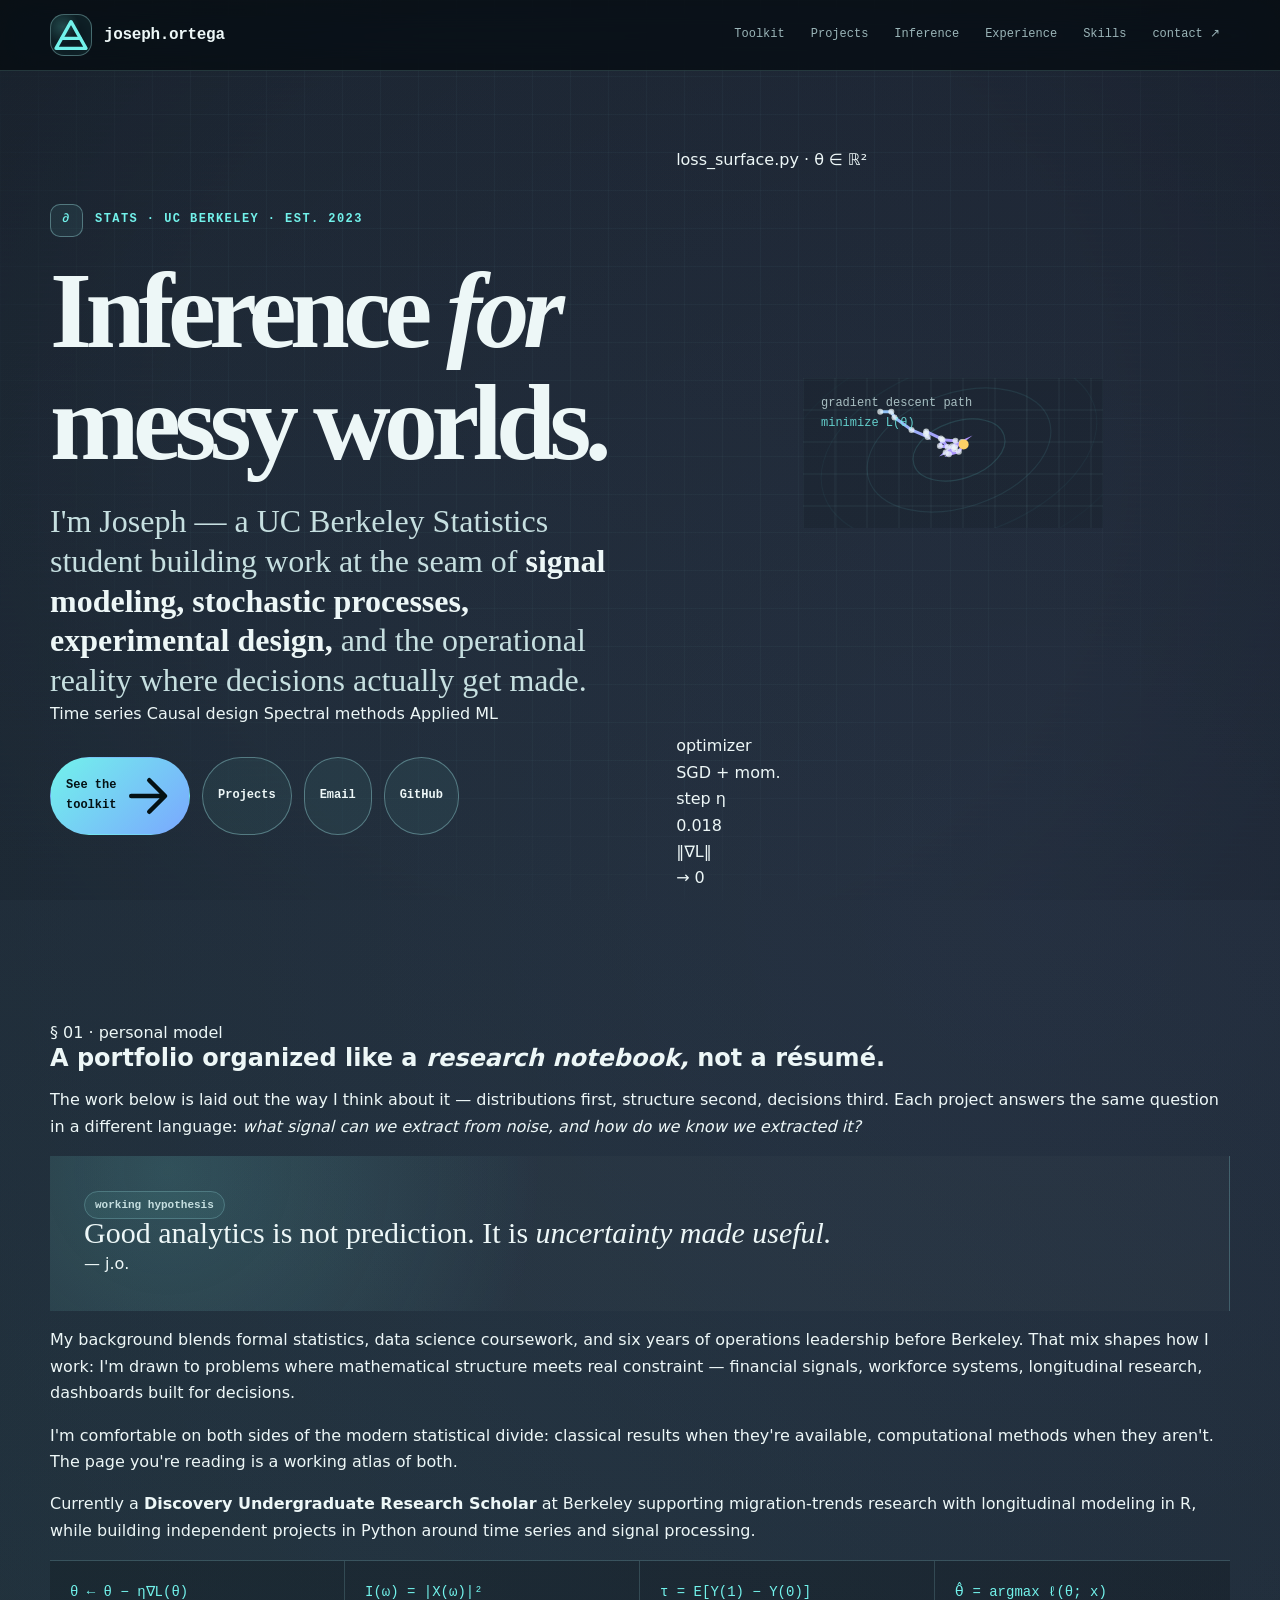
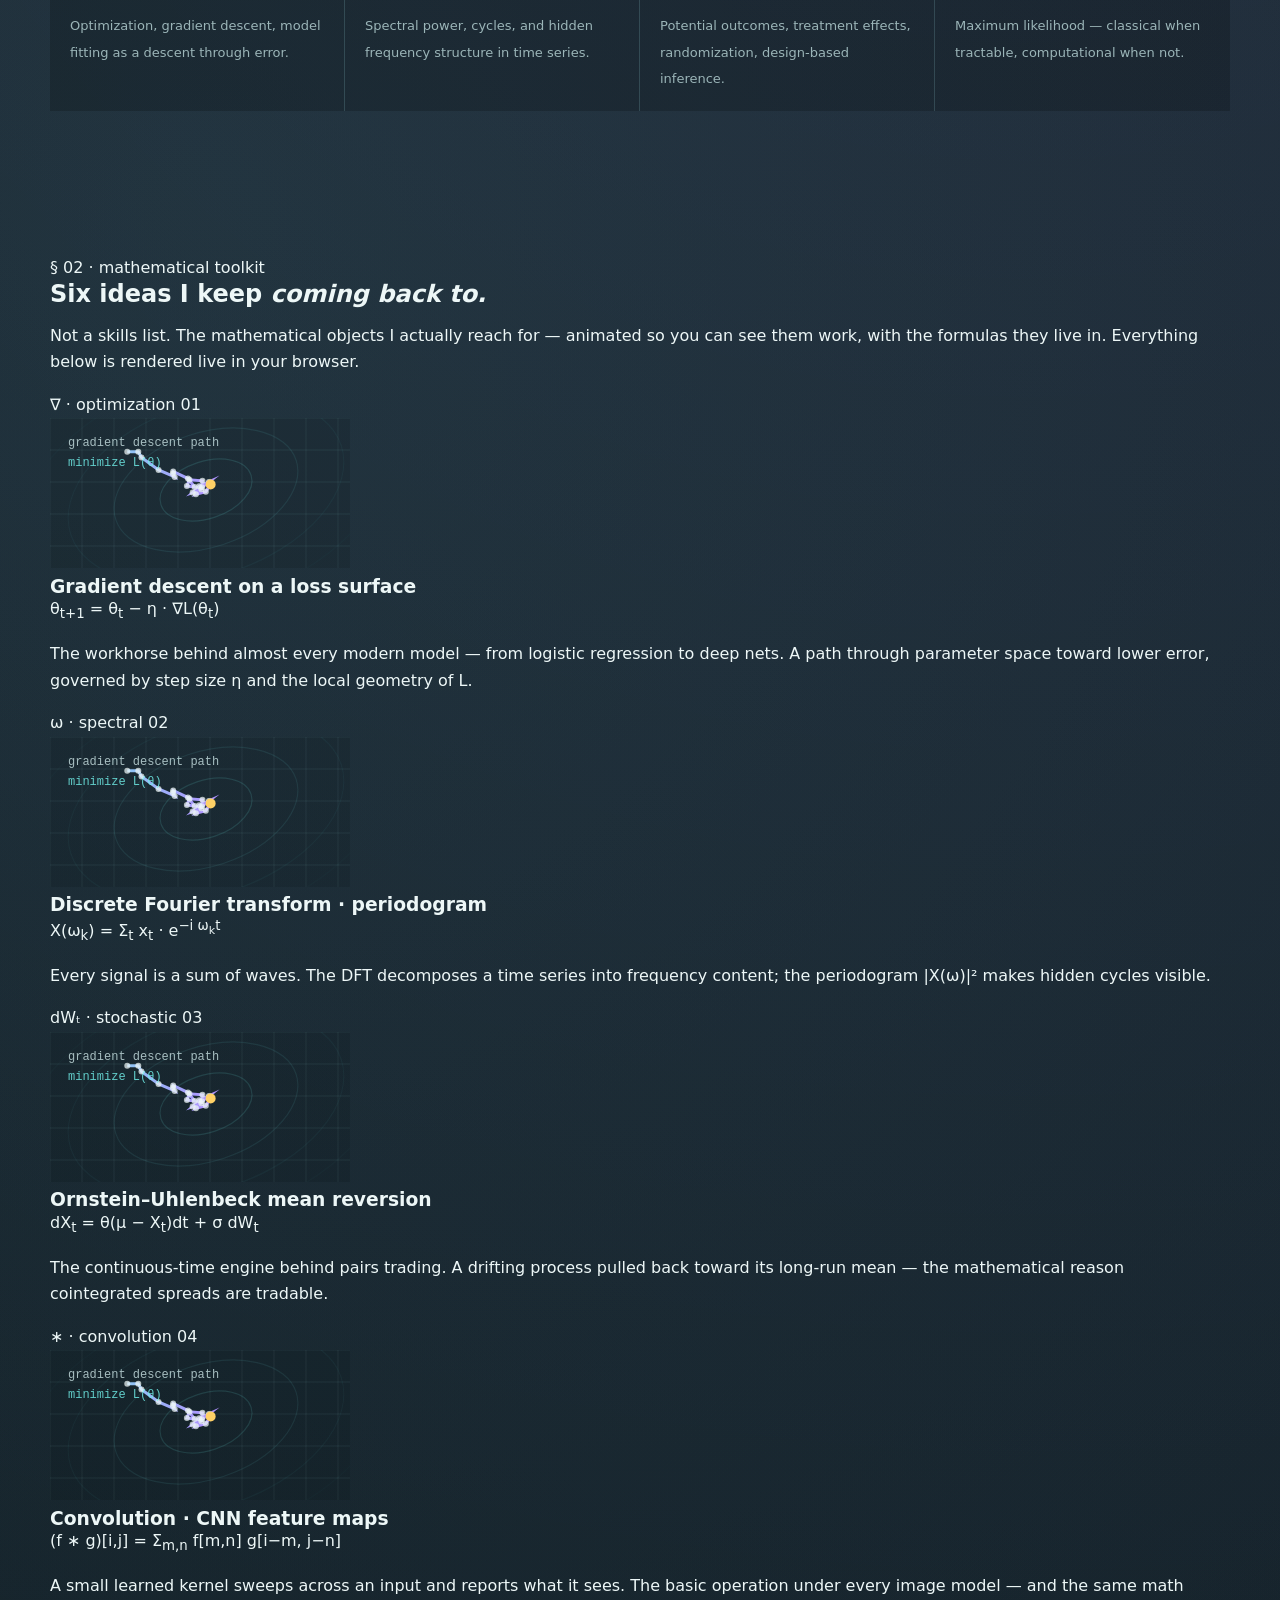
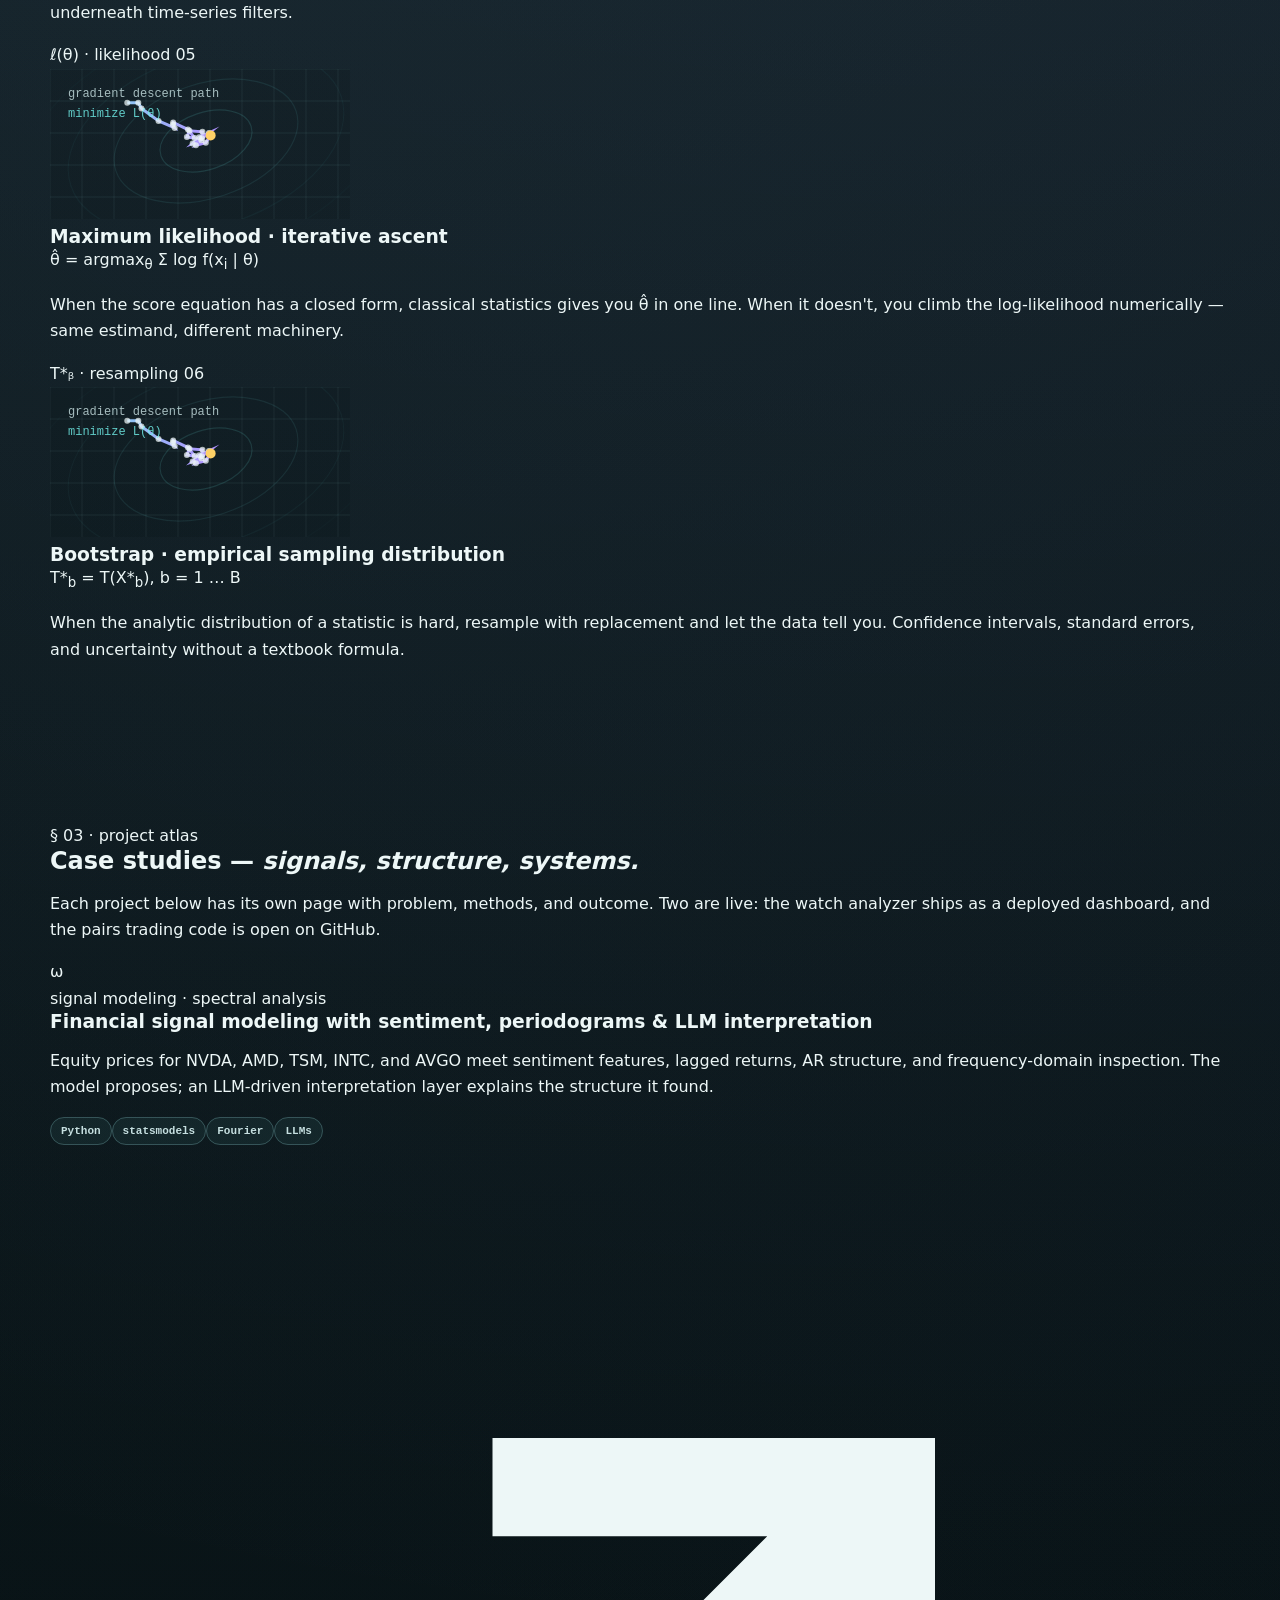
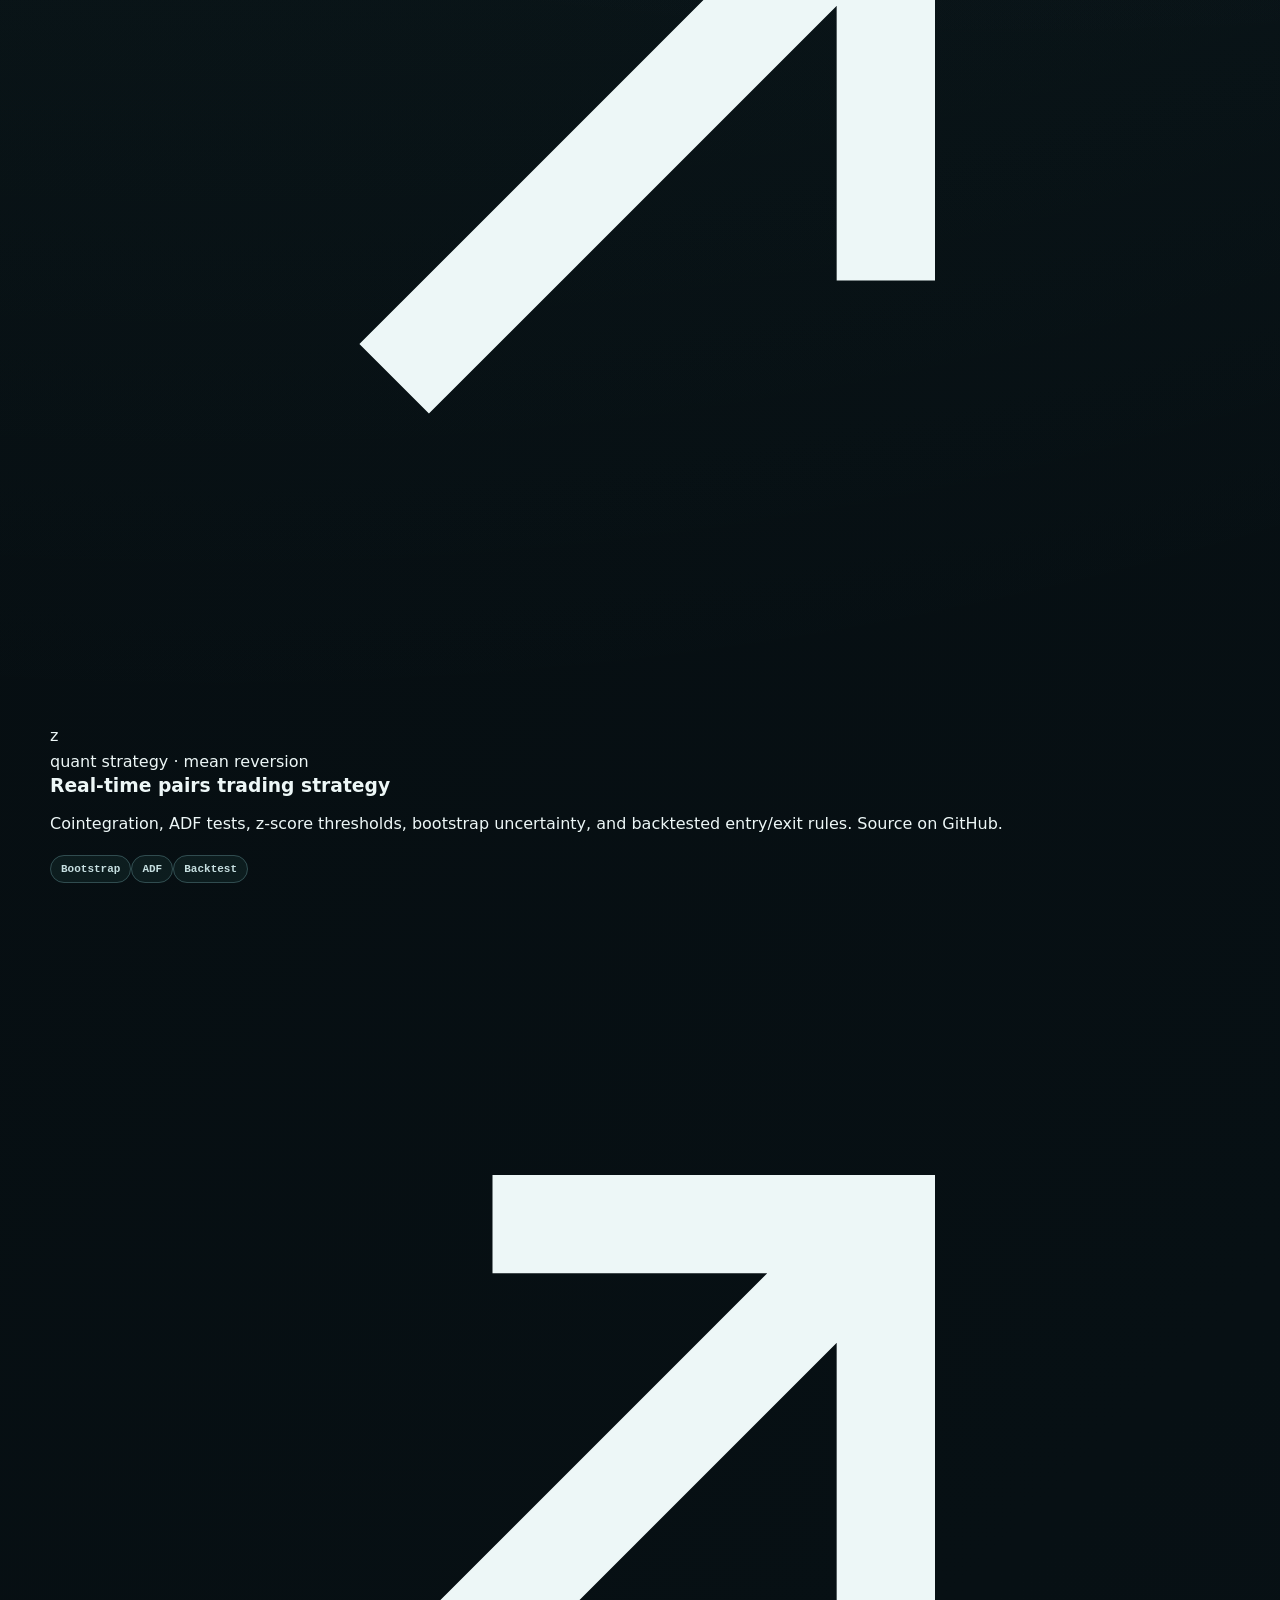
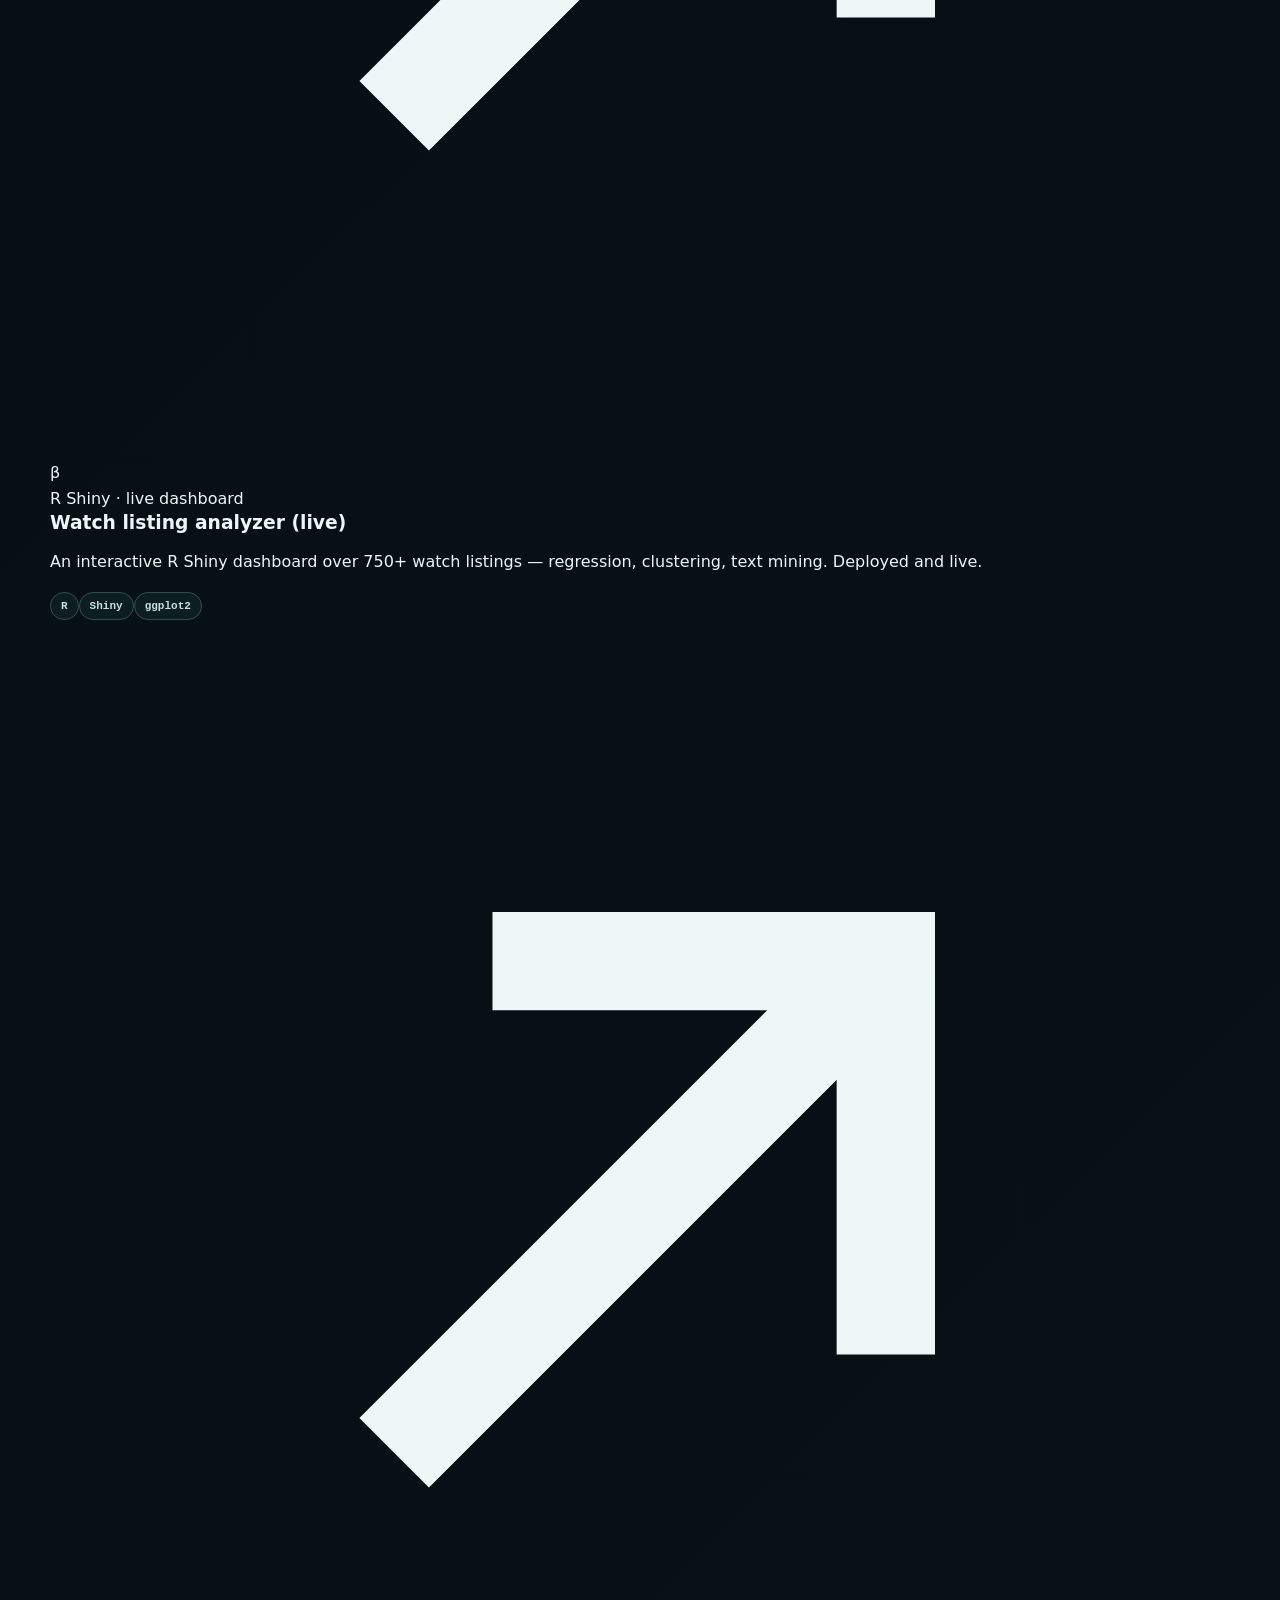
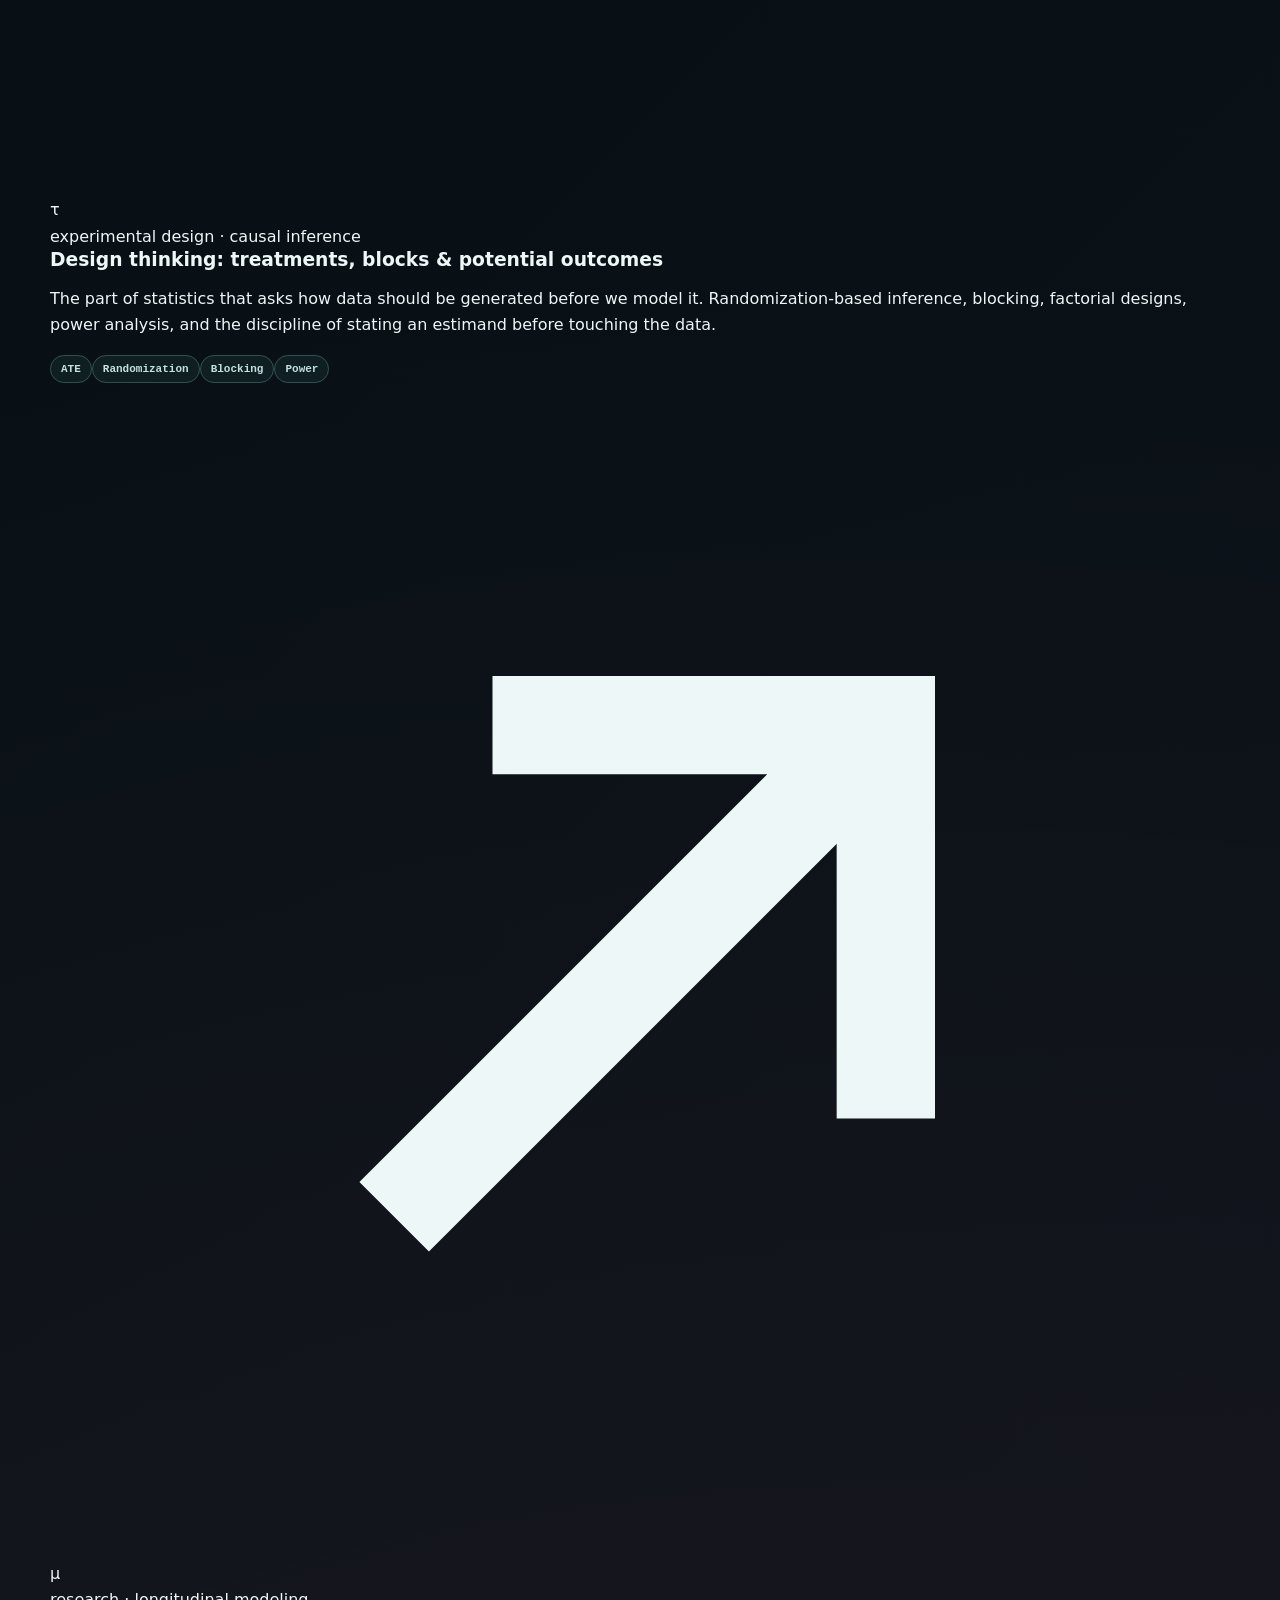
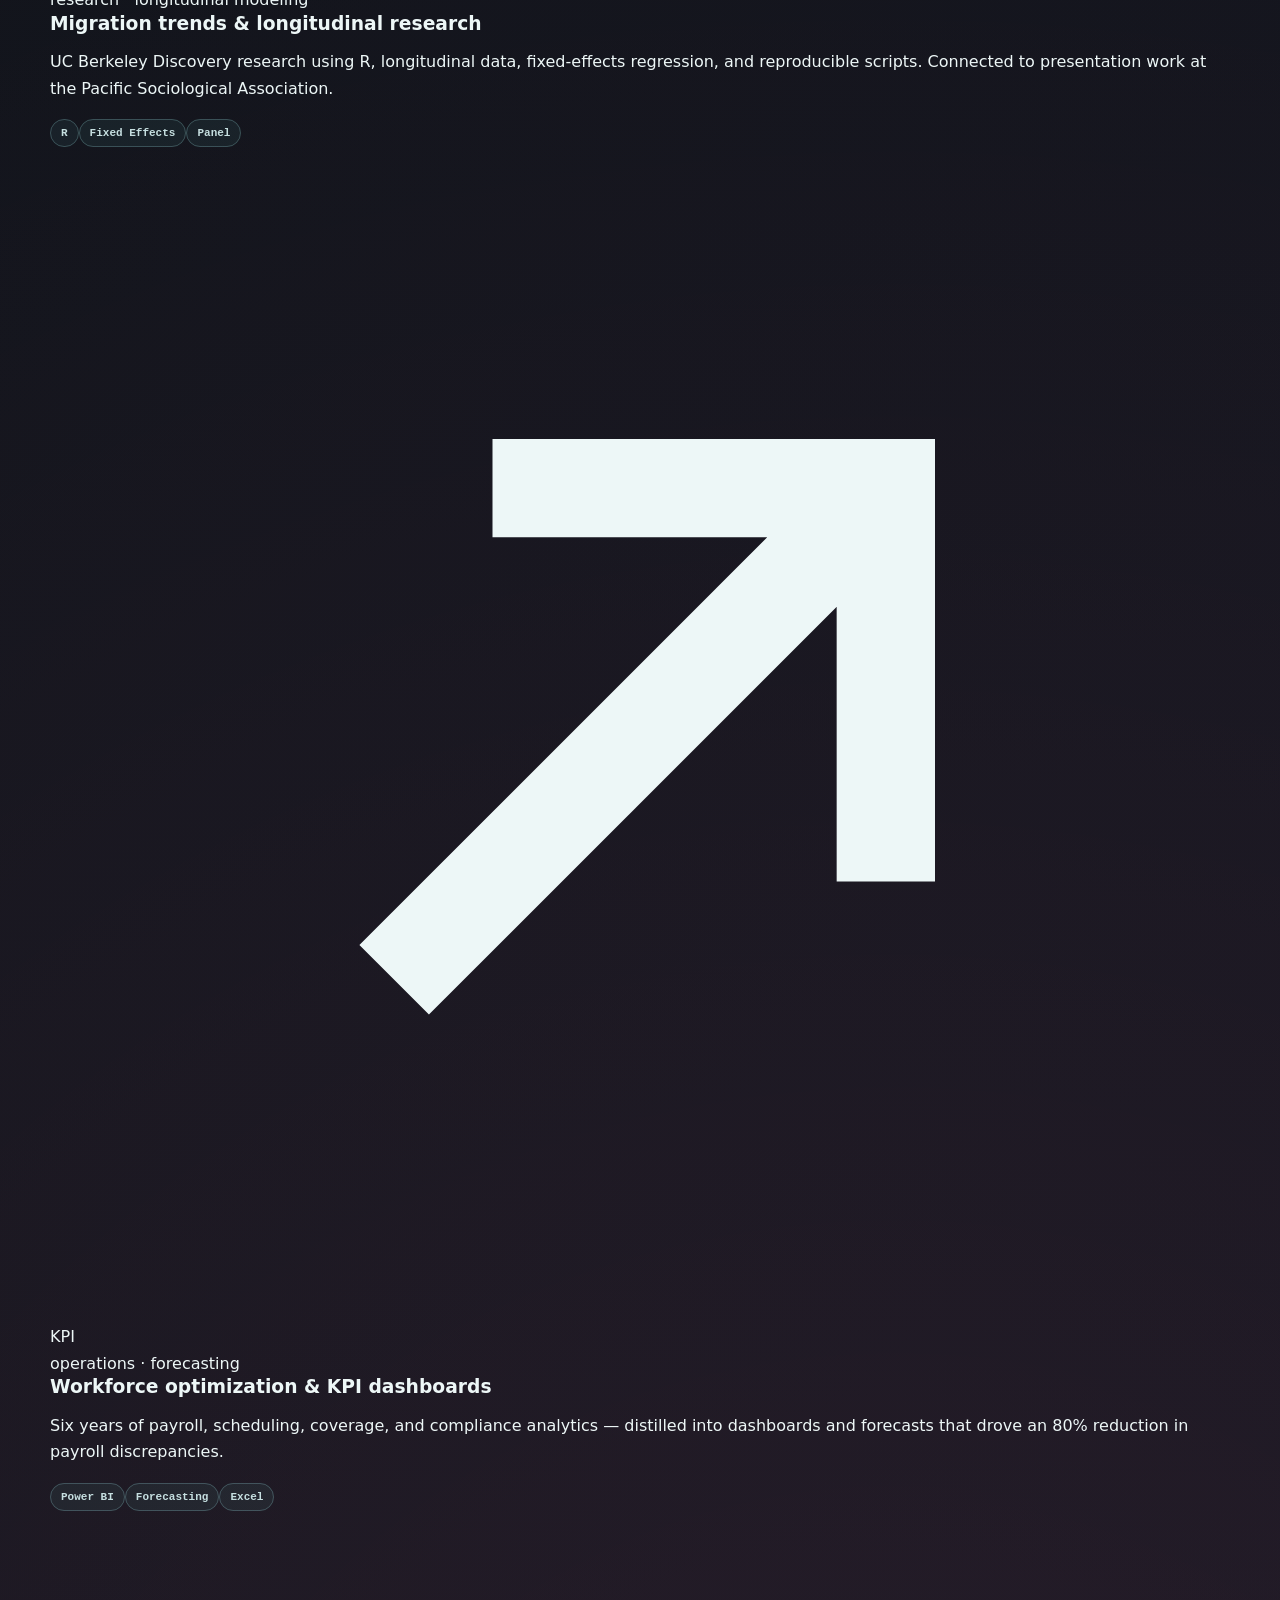
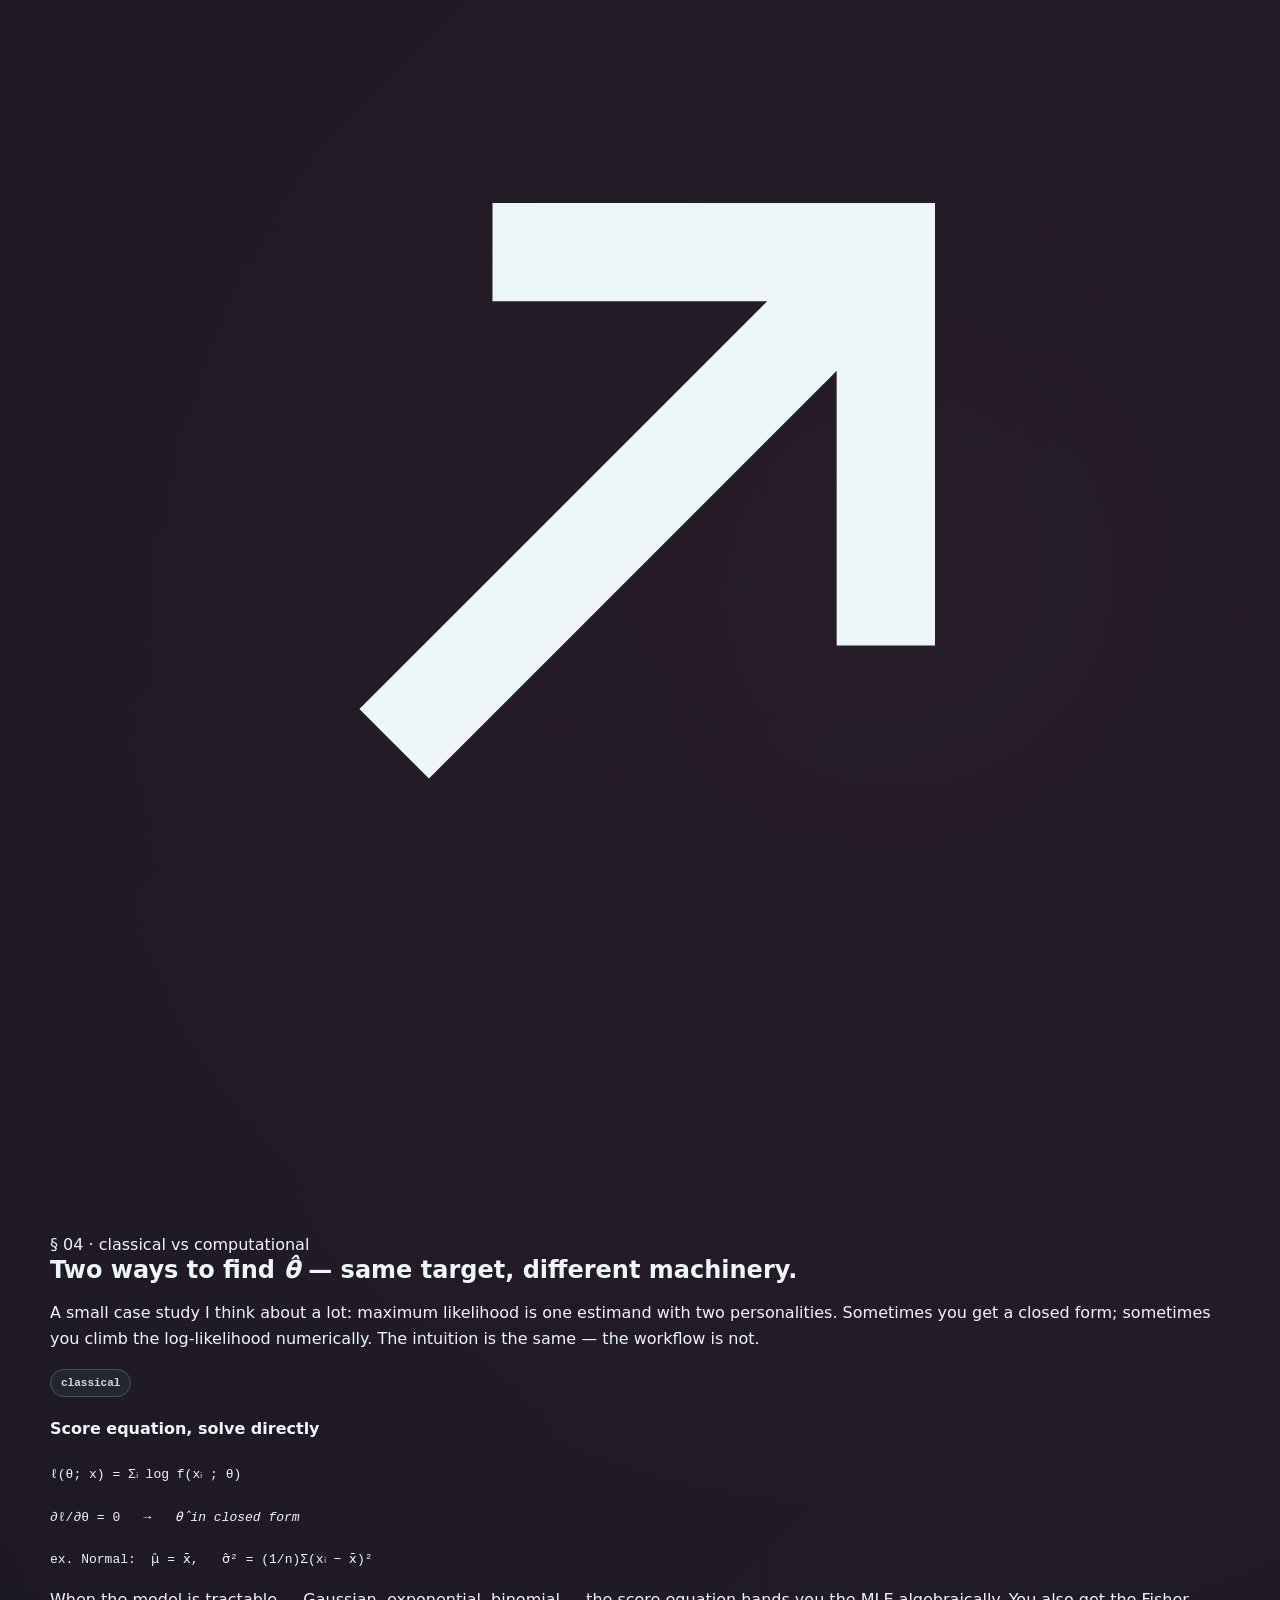
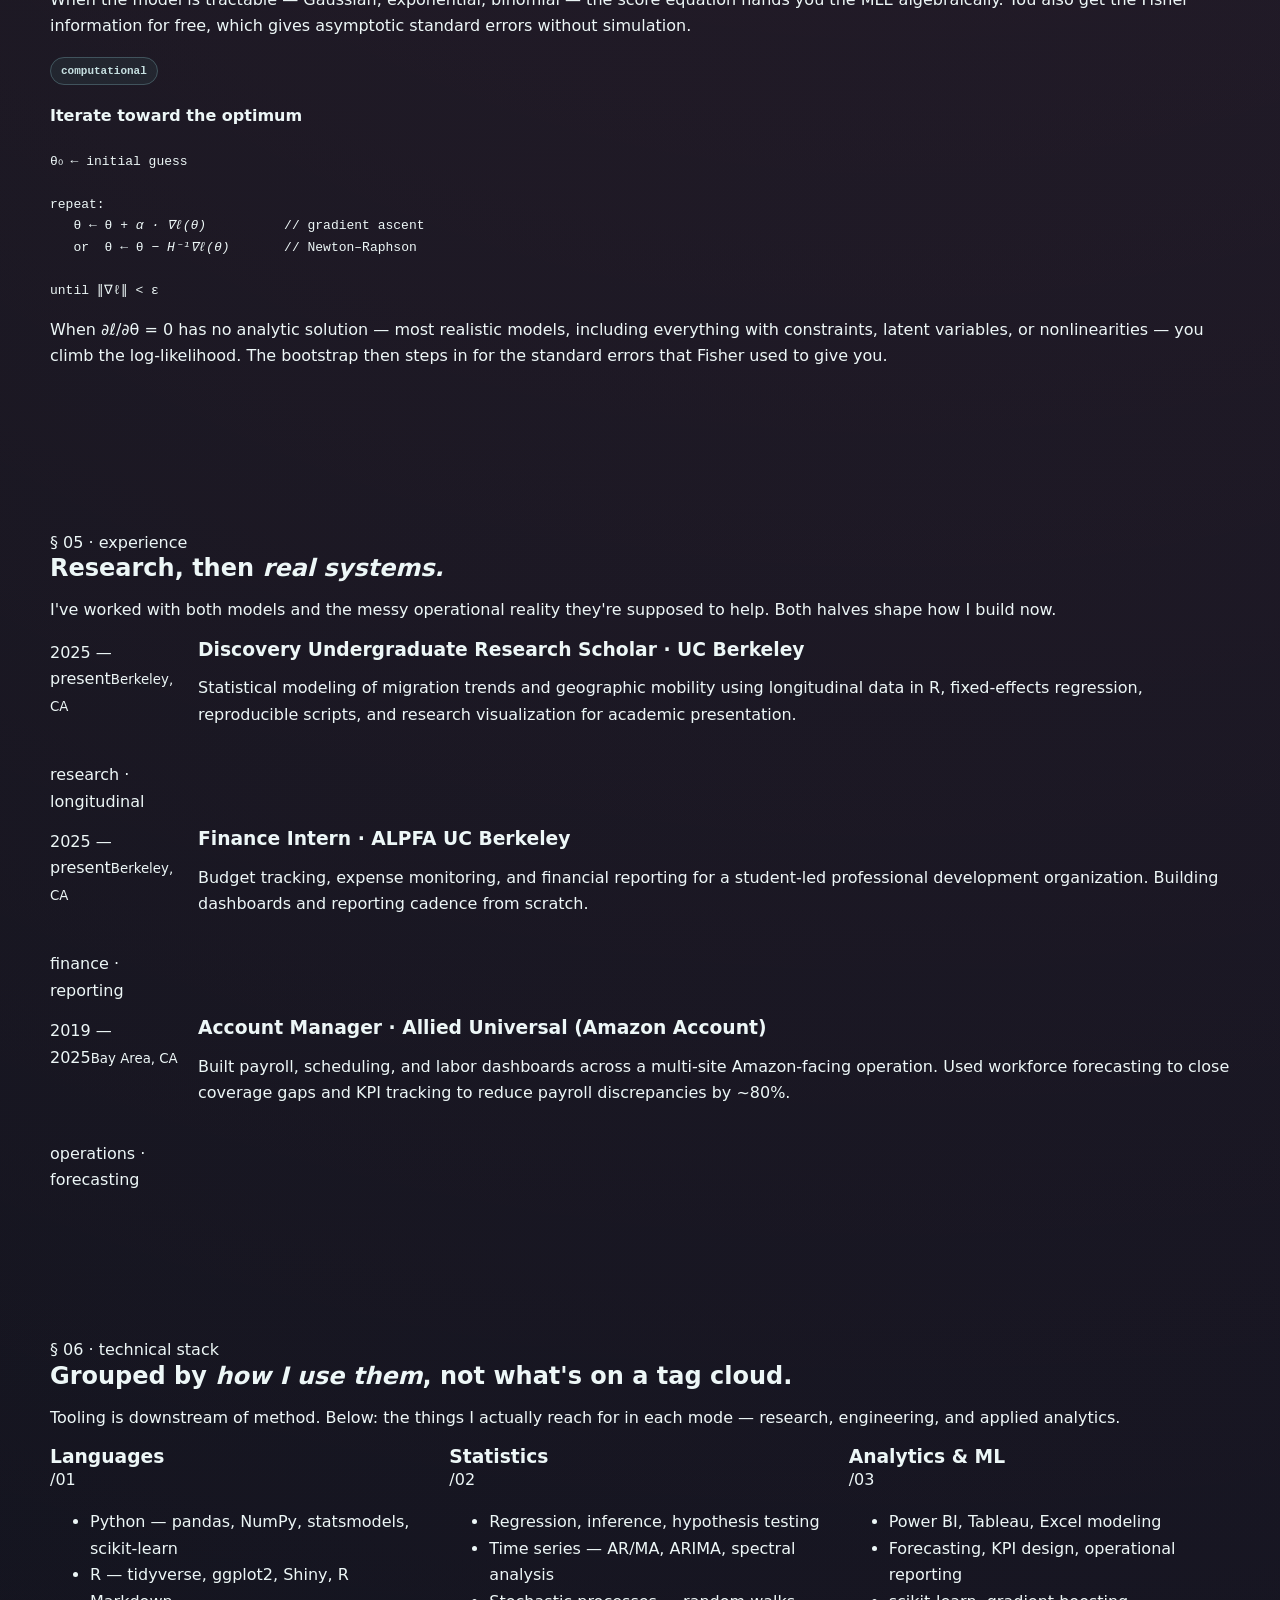
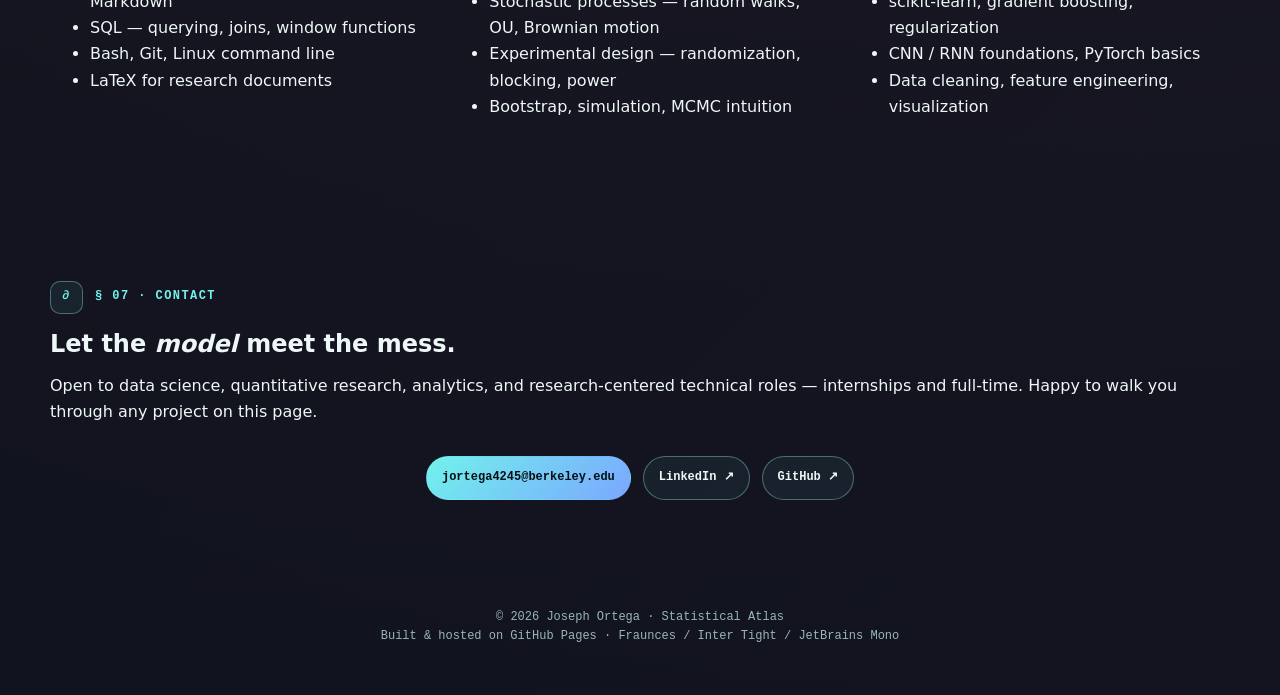
==== commit 1ae22643: "Add files via upload" ====
--- a/index.html
+++ b/index.html
@@ -4,15 +4,15 @@
   <meta charset="utf-8" />
   <meta name="viewport" content="width=device-width, initial-scale=1" />
   <title>Joseph Ortega — Statistical Atlas</title>
-  <meta name="description" content="Joseph Ortega — UC Berkeley Statistics and Data Science portfolio. Statistical modeling, signal analysis, experimental design, and operations analytics." />
+  <meta name="description" content="Joseph Ortega — UC Berkeley Statistics. A working portfolio of gradient descent, spectral methods, stochastic processes, experimental design, and applied analytics." />
   <meta property="og:title" content="Joseph Ortega — Statistical Atlas" />
-  <meta property="og:description" content="A stats-native portfolio for statistical modeling, signal analysis, experimental design, and operations analytics." />
+  <meta property="og:description" content="A working portfolio of gradient descent, spectral methods, stochastic processes, experimental design, and applied analytics." />
   <meta property="og:type" content="website" />
   <meta property="og:image" content="https://avatars.githubusercontent.com/u/205101047?v=4" />
-  <meta name="theme-color" content="#071014" />
+  <meta name="theme-color" content="#0a0d12" />
   <link rel="preconnect" href="https://fonts.googleapis.com">
   <link rel="preconnect" href="https://fonts.gstatic.com" crossorigin>
-  <link href="https://fonts.googleapis.com/css2?family=IBM+Plex+Mono:wght@400;500;600;700&family=Inter:wght@400;500;600;700;800&family=Newsreader:opsz,wght@6..72,500;6..72,600;6..72,700&display=swap" rel="stylesheet">
+  <link href="https://fonts.googleapis.com/css2?family=Fraunces:ital,opsz,wght,SOFT@0,9..144,300..900,0..100;1,9..144,300..900,0..100&family=Inter+Tight:wght@400;500;600;700&family=JetBrains+Mono:wght@400;500;600&display=swap" rel="stylesheet">
   <link rel="stylesheet" href="assets/styles.css" />
 </head>
 <body>
@@ -22,261 +22,466 @@
   <header class="nav">
     <div class="container nav-inner">
       <a class="logo" href="#top" aria-label="Joseph Ortega home">
-        <span class="logo-mark">∇</span>
-        <span>joseph.ortega</span>
+        <span class="logo-mark" aria-hidden="true">
+          <svg viewBox="0 0 24 24" fill="none" stroke="currentColor" stroke-width="2" stroke-linecap="round" stroke-linejoin="round">
+            <path d="M3 20 L12 4 L21 20 Z" />
+            <path d="M6.5 14 L17.5 14" />
+          </svg>
+        </span>
+        <span><strong>joseph</strong>.ortega</span>
       </a>
       <nav class="nav-links" aria-label="Primary navigation">
-        <a href="#model">Model</a>
+        <a href="#toolkit">Toolkit</a>
         <a href="#projects">Projects</a>
-        <a href="#methods">Methods</a>
+        <a href="#mle">Inference</a>
         <a href="#experience">Experience</a>
         <a href="#skills">Skills</a>
-        <a href="#contact">Contact</a>
+        <a class="nav-cta" href="#contact">contact ↗</a>
       </nav>
     </div>
   </header>
 
   <main id="main">
+
+    <!-- ── HERO ── -->
     <section class="hero container" id="top">
       <div class="hero-grid">
         <div class="reveal">
-          <div class="eyebrow">stats major · signal obsessed · systems minded</div>
-          <h1>Inference for <span class="gradient-text">messy worlds.</span></h1>
+          <div class="eyebrow">stats · uc berkeley · est. 2023</div>
+          <h1>Inference <em>for</em> messy <span class="accent">worlds.</span></h1>
           <p class="hero-copy">
-            I’m Joseph Ortega, a UC Berkeley Statistics major building projects around <strong>gradient descent, time series, periodograms, experimental design, distributions, and operational decision systems.</strong>
+            I'm Joseph — a UC Berkeley Statistics student building work at the seam of <strong>signal modeling, stochastic processes, experimental design,</strong> and the operational reality where decisions actually get made.
           </p>
+          <div class="hero-meta">
+            <span>Time series</span>
+            <span>Causal design</span>
+            <span>Spectral methods</span>
+            <span>Applied ML</span>
+          </div>
           <div class="actions">
-            <a class="btn primary" href="#projects">View projects</a>
-            <a class="btn" href="#methods">Methods</a>
-            <a class="btn" href="mailto:jortega4245@berkeley.edu">Email</a>
-            <a class="btn" href="https://github.com/jortega4245" target="_blank" rel="noopener">GitHub</a>
-          </div>
-        </div>
-
-        <aside class="math-lab reveal" aria-label="Animated statistical visual">
-          <div class="lab-header">
-            <span>loss_surface.py</span>
-            <span class="lab-dots" aria-hidden="true"><span></span><span></span><span></span></span>
+            <a class="btn primary" href="#toolkit">
+              See the toolkit
+              <svg viewBox="0 0 24 24" fill="none" stroke="currentColor" stroke-width="2" stroke-linecap="round" stroke-linejoin="round"><path d="M5 12h14M13 5l7 7-7 7"/></svg>
+            </a>
+            <a class="btn" href="#projects">Projects</a>
+            <a class="btn ghost" href="mailto:jortega4245@berkeley.edu">Email</a>
+            <a class="btn ghost" href="https://github.com/jortega4245" target="_blank" rel="noopener">GitHub</a>
+          </div>
+        </div>
+
+        <aside class="lab reveal" aria-label="Live gradient descent visualization">
+          <div class="lab-bar">
+            <span>loss_surface.py · θ ∈ ℝ²</span>
+            <span class="dots" aria-hidden="true"><i></i><i></i><i></i></span>
           </div>
           <div class="lab-stage">
-            <div class="equation-rain" aria-hidden="true">
-              <span>θ ← θ − η∇L(θ)</span>
-              <span>Xₜ = Σ aₖ cos(2πkt)</span>
-              <span>ATE = E[Y(1) − Y(0)]</span>
-              <span>p(θ | x) ∝ p(x | θ)p(θ)</span>
-              <span>I(ω) = |Σxₜe⁻ⁱωᵗ|²</span>
-            </div>
-            <canvas id="stats-canvas" data-viz="gradient" aria-label="Animated gradient descent path over contour lines"></canvas>
-            <div class="mini-dashboard">
-              <div class="metric"><b>R + Python</b><span>modeling stack</span></div>
-              <div class="metric"><b>Time series</b><span>signals + cycles</span></div>
-              <div class="metric"><b>Design</b><span>causal thinking</span></div>
-            </div>
+            <canvas data-viz="gradient" aria-hidden="true"></canvas>
+          </div>
+          <div class="lab-readout">
+            <div class="cell"><div class="k">optimizer</div><div class="v amber">SGD + mom.</div></div>
+            <div class="cell"><div class="k">step η</div><div class="v">0.018</div></div>
+            <div class="cell"><div class="k">‖∇L‖</div><div class="v cyan">→ 0</div></div>
           </div>
         </aside>
       </div>
     </section>
 
+    <!-- ── PERSONAL MODEL ── -->
     <section class="section container" id="model">
-      <div class="section-title reveal">
-        <h2>Personal Model</h2>
-        <p>A portfolio built around the way I actually think: distributions first, systems second, decisions third.</p>
-      </div>
-
-      <div class="panel reveal">
-        <div class="about-grid">
-          <div class="about-note">
-            <div class="mono">working hypothesis</div>
-            <p>Good analytics is not just prediction. It is uncertainty made useful.</p>
-          </div>
-          <div class="about-copy">
-            <p>
-              My background combines formal statistics, data science, and years of operations leadership. I’m interested in the space where mathematical modeling meets real constraints: financial signals, workforce systems, research design, dashboards, and experiments.
-            </p>
-            <p>
-              The projects below are organized like a statistical atlas. Each one is a different way of asking the same question: what structure can we extract from noisy data, and how can that structure help people make better decisions?
-            </p>
-          </div>
-        </div>
-        <div class="formula-strip" aria-label="Core statistical ideas">
-          <div class="formula"><code>∇L(θ)</code><span>Optimization, model fitting, and the path toward lower error.</span></div>
-          <div class="formula"><code>I(ω)</code><span>Periodograms, spectral power, cycles, and hidden frequency structure.</span></div>
-          <div class="formula"><code>Yᵢ(1)−Yᵢ(0)</code><span>Experimental design, treatment effects, blocking, and causal reasoning.</span></div>
-          <div class="formula"><code>P(X≤x)</code><span>Distributions, uncertainty, simulation, and inference.</span></div>
-        </div>
-      </div>
-    </section>
-
+      <div class="section-head reveal">
+        <div>
+          <div class="section-num">§ 01 · personal model</div>
+          <h2>A portfolio organized like a <em>research notebook,</em> not a résumé.</h2>
+        </div>
+        <p class="lede">
+          The work below is laid out the way I think about it — distributions first, structure second, decisions third. Each project answers the same question in a different language: <em>what signal can we extract from noise, and how do we know we extracted it?</em>
+        </p>
+      </div>
+
+      <div class="about reveal">
+        <div class="about-note">
+          <span class="tag">working hypothesis</span>
+          <p class="pull">Good analytics is not prediction. It is <em>uncertainty made useful.</em></p>
+          <div class="sig">— j.o.</div>
+        </div>
+        <div class="about-body">
+          <p>My background blends formal statistics, data science coursework, and six years of operations leadership before Berkeley. That mix shapes how I work: I'm drawn to problems where mathematical structure meets real constraint — financial signals, workforce systems, longitudinal research, dashboards built for decisions.</p>
+          <p>I'm comfortable on both sides of the modern statistical divide: classical results when they're available, computational methods when they aren't. The page you're reading is a working atlas of both.</p>
+          <p>Currently a <strong>Discovery Undergraduate Research Scholar</strong> at Berkeley supporting migration-trends research with longitudinal modeling in R, while building independent projects in Python around time series and signal processing.</p>
+        </div>
+      </div>
+
+      <div class="formula-strip reveal" aria-label="Core statistical ideas">
+        <div class="formula">
+          <code>θ ← θ − η∇L(θ)</code>
+          <span>Optimization, gradient descent, model fitting as a descent through error.</span>
+        </div>
+        <div class="formula">
+          <code>I(ω) = |X(ω)|²</code>
+          <span>Spectral power, cycles, and hidden frequency structure in time series.</span>
+        </div>
+        <div class="formula">
+          <code>τ = E[Y(1) − Y(0)]</code>
+          <span>Potential outcomes, treatment effects, randomization, design-based inference.</span>
+        </div>
+        <div class="formula">
+          <code>θ̂ = argmax ℓ(θ; x)</code>
+          <span>Maximum likelihood — classical when tractable, computational when not.</span>
+        </div>
+      </div>
+    </section>
+
+    <!-- ── MATH TOOLKIT (the showpiece) ── -->
+    <section class="section container" id="toolkit">
+      <div class="section-head reveal">
+        <div>
+          <div class="section-num">§ 02 · mathematical toolkit</div>
+          <h2>Six ideas I keep <em>coming back to.</em></h2>
+        </div>
+        <p class="lede">
+          Not a skills list. The mathematical objects I actually reach for — animated so you can see them work, with the formulas they live in. Everything below is rendered live in your browser.
+        </p>
+      </div>
+
+      <div class="toolkit">
+
+        <article class="tool wide reveal">
+          <div class="tool-head">
+            <span class="label">∇ · optimization</span>
+            <span class="num">01</span>
+          </div>
+          <canvas class="tool-canvas" data-viz="gradient" aria-label="Gradient descent over a loss surface"></canvas>
+          <div class="tool-body">
+            <h3>Gradient descent on a loss surface</h3>
+            <span class="eq">θ<sub>t+1</sub> = θ<sub>t</sub> − η · ∇L(θ<sub>t</sub>)</span>
+            <p>The workhorse behind almost every modern model — from logistic regression to deep nets. A path through parameter space toward lower error, governed by step size η and the local geometry of L.</p>
+          </div>
+        </article>
+
+        <article class="tool wide reveal">
+          <div class="tool-head">
+            <span class="label">ω · spectral</span>
+            <span class="num">02</span>
+          </div>
+          <canvas class="tool-canvas" data-viz="dft" aria-label="Discrete Fourier transform with periodogram"></canvas>
+          <div class="tool-body">
+            <h3>Discrete Fourier transform · periodogram</h3>
+            <span class="eq">X(ω<sub>k</sub>) = Σ<sub>t</sub> x<sub>t</sub> · e<sup>−i ω<sub>k</sub>t</sup></span>
+            <p>Every signal is a sum of waves. The DFT decomposes a time series into frequency content; the periodogram |X(ω)|² makes hidden cycles visible.</p>
+          </div>
+        </article>
+
+        <article class="tool reveal">
+          <div class="tool-head">
+            <span class="label">dWₜ · stochastic</span>
+            <span class="num">03</span>
+          </div>
+          <canvas class="tool-canvas" data-viz="ou" aria-label="Ornstein-Uhlenbeck mean reversion"></canvas>
+          <div class="tool-body">
+            <h3>Ornstein–Uhlenbeck mean reversion</h3>
+            <span class="eq">dX<sub>t</sub> = θ(μ − X<sub>t</sub>)dt + σ dW<sub>t</sub></span>
+            <p>The continuous-time engine behind pairs trading. A drifting process pulled back toward its long-run mean — the mathematical reason cointegrated spreads are tradable.</p>
+          </div>
+        </article>
+
+        <article class="tool reveal">
+          <div class="tool-head">
+            <span class="label">∗ · convolution</span>
+            <span class="num">04</span>
+          </div>
+          <canvas class="tool-canvas" data-viz="conv" aria-label="Convolutional kernel sliding over a feature map"></canvas>
+          <div class="tool-body">
+            <h3>Convolution · CNN feature maps</h3>
+            <span class="eq">(f ∗ g)[i,j] = Σ<sub>m,n</sub> f[m,n] g[i−m, j−n]</span>
+            <p>A small learned kernel sweeps across an input and reports what it sees. The basic operation under every image model — and the same math underneath time-series filters.</p>
+          </div>
+        </article>
+
+        <article class="tool reveal">
+          <div class="tool-head">
+            <span class="label">ℓ(θ) · likelihood</span>
+            <span class="num">05</span>
+          </div>
+          <canvas class="tool-canvas" data-viz="mle" aria-label="Maximum likelihood iterative ascent"></canvas>
+          <div class="tool-body">
+            <h3>Maximum likelihood · iterative ascent</h3>
+            <span class="eq">θ̂ = argmax<sub>θ</sub> Σ log f(x<sub>i</sub> | θ)</span>
+            <p>When the score equation has a closed form, classical statistics gives you θ̂ in one line. When it doesn't, you climb the log-likelihood numerically — same estimand, different machinery.</p>
+          </div>
+        </article>
+
+        <article class="tool reveal">
+          <div class="tool-head">
+            <span class="label">T*ᵦ · resampling</span>
+            <span class="num">06</span>
+          </div>
+          <canvas class="tool-canvas" data-viz="bootstrap" aria-label="Bootstrap sampling distribution"></canvas>
+          <div class="tool-body">
+            <h3>Bootstrap · empirical sampling distribution</h3>
+            <span class="eq">T*<sub>b</sub> = T(X*<sub>b</sub>),   b = 1 … B</span>
+            <p>When the analytic distribution of a statistic is hard, resample with replacement and let the data tell you. Confidence intervals, standard errors, and uncertainty without a textbook formula.</p>
+          </div>
+        </article>
+
+      </div>
+    </section>
+
+    <!-- ── PROJECTS ── -->
     <section class="section container" id="projects">
-      <div class="section-title reveal">
-        <h2>Project Atlas</h2>
-        <p>Separate case-study pages for the work that best represents my interests in signals, inference, research, and analytics.</p>
-      </div>
-
-      <div class="project-grid">
-        <a class="project-card featured reveal" data-symbol="ω" href="projects/financial-signal-modeling.html">
-          <div class="kicker">Signal modeling · spectral analysis</div>
-          <h3>Financial Signal Modeling with Sentiment, Periodograms, and LLM Interpretation</h3>
-          <p>Financial news sentiment meets equity data, engineered features, periodograms, autoregressive structure, and model-generated interpretation.</p>
-          <div class="tags">
-            <span class="tag">Python</span><span class="tag">Time Series</span><span class="tag">Fourier</span><span class="tag">LLMs</span>
-          </div>
-        </a>
-
-        <a class="project-card compact reveal" data-symbol="z" href="projects/pairs-trading.html">
-          <div class="kicker">Quant strategy · mean reversion</div>
-          <h3>Real-Time Pairs Trading Strategy</h3>
-          <p>Cointegration, ADF tests, spread stationarity, z-score thresholds, bootstrap uncertainty, and backtested entry/exit rules.</p>
-          <div class="tags">
-            <span class="tag">statsmodels</span><span class="tag">Backtesting</span><span class="tag">Bootstrap</span>
-          </div>
-        </a>
-
-        <a class="project-card compact reveal" data-symbol="β" href="projects/watch-dashboard.html">
-          <div class="kicker">R Shiny · regression</div>
-          <h3>Watch Website Data Analysis</h3>
-          <p>An interactive dashboard analyzing 750+ watch listings through regression, clustering, text mining, and brand-level exploration.</p>
-          <div class="tags">
-            <span class="tag">R</span><span class="tag">Shiny</span><span class="tag">ggplot2</span>
-          </div>
-        </a>
-
-        <a class="project-card featured reveal" data-symbol="τ" href="projects/experimental-design.html">
-          <div class="kicker">Experimental design · causal inference</div>
-          <h3>Design Thinking: Treatments, Blocks, Potential Outcomes</h3>
-          <p>A page for experimental design notes, randomized inference, ATE thinking, blocking, factorial designs, and clean causal explanations.</p>
-          <div class="tags">
-            <span class="tag">ATE</span><span class="tag">Randomization</span><span class="tag">Blocking</span><span class="tag">Power</span>
-          </div>
-        </a>
-
-        <a class="project-card featured reveal" data-symbol="μ" href="projects/research-migration.html">
-          <div class="kicker">Research · longitudinal modeling</div>
-          <h3>Migration Trends and Longitudinal Research</h3>
-          <p>UC Berkeley research using R, Add Health / PSID-style longitudinal data, fixed-effects regression, reproducible scripts, and research visualization.</p>
-          <div class="tags">
-            <span class="tag">R</span><span class="tag">Fixed Effects</span><span class="tag">Research</span>
-          </div>
-        </a>
-
-        <a class="project-card compact reveal" data-symbol="KPI" href="projects/operations-dashboard.html">
-          <div class="kicker">Operations analytics · dashboards</div>
-          <h3>Workforce Optimization and KPI Dashboards</h3>
-          <p>Payroll accuracy, staffing risk, scheduling, coverage gaps, compliance reporting, and dashboards built from real operations problems.</p>
-          <div class="tags">
-            <span class="tag">Excel</span><span class="tag">Power BI</span><span class="tag">Forecasting</span>
-          </div>
-        </a>
-      </div>
-    </section>
-
-    <section class="section container" id="methods">
-      <div class="section-title reveal">
-        <h2>Methods I Like</h2>
-        <p>Not a random skills list. These are the mathematical ideas I keep coming back to.</p>
-      </div>
-      <div class="method-grid">
-        <div class="method-card reveal">
-          <div class="symbol">01 · ∇</div>
-          <h3>Optimization</h3>
-          <p>Gradient descent, loss surfaces, regularization, and model tuning as a way of thinking through error.</p>
-        </div>
-        <div class="method-card reveal">
-          <div class="symbol">02 · ω</div>
-          <h3>Spectral Analysis</h3>
-          <p>Fourier ideas, periodograms, cycles, autocorrelation, and temporal structure in noisy data.</p>
-        </div>
-        <div class="method-card reveal">
-          <div class="symbol">03 · τ</div>
-          <h3>Experimental Design</h3>
-          <p>Potential outcomes, randomization, blocking, factorial designs, power, and treatment effects.</p>
-        </div>
-        <div class="method-card reveal">
-          <div class="symbol">04 · π</div>
-          <h3>Distributions</h3>
-          <p>Uncertainty, simulation, bootstrapping, confidence intervals, and probabilistic reasoning.</p>
-        </div>
-      </div>
-    </section>
-
+      <div class="section-head reveal">
+        <div>
+          <div class="section-num">§ 03 · project atlas</div>
+          <h2>Case studies — <em>signals, structure, systems.</em></h2>
+        </div>
+        <p class="lede">
+          Each project below has its own page with problem, methods, and outcome. Two are live: the watch analyzer ships as a deployed dashboard, and the pairs trading code is open on GitHub.
+        </p>
+      </div>
+
+      <div class="projects">
+
+        <a class="proj featured reveal" href="projects/financial-signal-modeling.html">
+          <span class="proj-symbol" aria-hidden="true">ω</span>
+          <div class="proj-kicker">signal modeling · spectral analysis</div>
+          <h3>Financial signal modeling with sentiment, periodograms &amp; LLM interpretation</h3>
+          <p>Equity prices for NVDA, AMD, TSM, INTC, and AVGO meet sentiment features, lagged returns, AR structure, and frequency-domain inspection. The model proposes; an LLM-driven interpretation layer explains the structure it found.</p>
+          <div class="proj-foot">
+            <div class="proj-tags">
+              <span class="tag">Python</span><span class="tag">statsmodels</span><span class="tag">Fourier</span><span class="tag">LLMs</span>
+            </div>
+            <span class="proj-arrow" aria-hidden="true">
+              <svg viewBox="0 0 24 24" fill="none" stroke="currentColor" stroke-width="2"><path d="M7 17L17 7M9 7h8v8"/></svg>
+            </span>
+          </div>
+        </a>
+
+        <a class="proj compact reveal" href="projects/pairs-trading.html">
+          <span class="proj-symbol" aria-hidden="true">z</span>
+          <div class="proj-kicker">quant strategy · mean reversion</div>
+          <h3>Real-time pairs trading strategy</h3>
+          <p>Cointegration, ADF tests, z-score thresholds, bootstrap uncertainty, and backtested entry/exit rules. Source on GitHub.</p>
+          <div class="proj-foot">
+            <div class="proj-tags">
+              <span class="tag">Bootstrap</span><span class="tag">ADF</span><span class="tag">Backtest</span>
+            </div>
+            <span class="proj-arrow" aria-hidden="true">
+              <svg viewBox="0 0 24 24" fill="none" stroke="currentColor" stroke-width="2"><path d="M7 17L17 7M9 7h8v8"/></svg>
+            </span>
+          </div>
+        </a>
+
+        <a class="proj compact reveal" href="projects/watch-dashboard.html">
+          <span class="proj-symbol" aria-hidden="true">β</span>
+          <div class="proj-kicker">R Shiny · live dashboard</div>
+          <h3>Watch listing analyzer (live)</h3>
+          <p>An interactive R Shiny dashboard over 750+ watch listings — regression, clustering, text mining. Deployed and live.</p>
+          <div class="proj-foot">
+            <div class="proj-tags">
+              <span class="tag">R</span><span class="tag">Shiny</span><span class="tag">ggplot2</span>
+            </div>
+            <span class="proj-arrow" aria-hidden="true">
+              <svg viewBox="0 0 24 24" fill="none" stroke="currentColor" stroke-width="2"><path d="M7 17L17 7M9 7h8v8"/></svg>
+            </span>
+          </div>
+        </a>
+
+        <a class="proj featured reveal" href="projects/experimental-design.html">
+          <span class="proj-symbol" aria-hidden="true">τ</span>
+          <div class="proj-kicker">experimental design · causal inference</div>
+          <h3>Design thinking: treatments, blocks &amp; potential outcomes</h3>
+          <p>The part of statistics that asks how data should be generated before we model it. Randomization-based inference, blocking, factorial designs, power analysis, and the discipline of stating an estimand before touching the data.</p>
+          <div class="proj-foot">
+            <div class="proj-tags">
+              <span class="tag">ATE</span><span class="tag">Randomization</span><span class="tag">Blocking</span><span class="tag">Power</span>
+            </div>
+            <span class="proj-arrow" aria-hidden="true">
+              <svg viewBox="0 0 24 24" fill="none" stroke="currentColor" stroke-width="2"><path d="M7 17L17 7M9 7h8v8"/></svg>
+            </span>
+          </div>
+        </a>
+
+        <a class="proj featured reveal" href="projects/research-migration.html">
+          <span class="proj-symbol" aria-hidden="true">μ</span>
+          <div class="proj-kicker">research · longitudinal modeling</div>
+          <h3>Migration trends &amp; longitudinal research</h3>
+          <p>UC Berkeley Discovery research using R, longitudinal data, fixed-effects regression, and reproducible scripts. Connected to presentation work at the Pacific Sociological Association.</p>
+          <div class="proj-foot">
+            <div class="proj-tags">
+              <span class="tag">R</span><span class="tag">Fixed Effects</span><span class="tag">Panel</span>
+            </div>
+            <span class="proj-arrow" aria-hidden="true">
+              <svg viewBox="0 0 24 24" fill="none" stroke="currentColor" stroke-width="2"><path d="M7 17L17 7M9 7h8v8"/></svg>
+            </span>
+          </div>
+        </a>
+
+        <a class="proj compact reveal" href="projects/operations-dashboard.html">
+          <span class="proj-symbol" aria-hidden="true">KPI</span>
+          <div class="proj-kicker">operations · forecasting</div>
+          <h3>Workforce optimization &amp; KPI dashboards</h3>
+          <p>Six years of payroll, scheduling, coverage, and compliance analytics — distilled into dashboards and forecasts that drove an 80% reduction in payroll discrepancies.</p>
+          <div class="proj-foot">
+            <div class="proj-tags">
+              <span class="tag">Power BI</span><span class="tag">Forecasting</span><span class="tag">Excel</span>
+            </div>
+            <span class="proj-arrow" aria-hidden="true">
+              <svg viewBox="0 0 24 24" fill="none" stroke="currentColor" stroke-width="2"><path d="M7 17L17 7M9 7h8v8"/></svg>
+            </span>
+          </div>
+        </a>
+
+      </div>
+    </section>
+
+    <!-- ── MLE CLASSICAL vs COMPUTATIONAL ── -->
+    <section class="section container" id="mle">
+      <div class="section-head reveal">
+        <div>
+          <div class="section-num">§ 04 · classical vs computational</div>
+          <h2>Two ways to find <em>θ̂</em> — same target, different machinery.</h2>
+        </div>
+        <p class="lede">
+          A small case study I think about a lot: maximum likelihood is one estimand with two personalities. Sometimes you get a closed form; sometimes you climb the log-likelihood numerically. The intuition is the same — the workflow is not.
+        </p>
+      </div>
+
+      <div class="mle-compare reveal">
+
+        <div class="mle-col">
+          <span class="tag">classical</span>
+          <h4>Score equation, solve directly</h4>
+          <pre class="eqblock">ℓ(θ; x) = Σᵢ log f(xᵢ ; θ)
+
+∂ℓ/∂θ = 0   →   <em>θ̂ in closed form</em>
+
+ex. Normal:  μ̂ = x̄,   σ̂² = (1/n)Σ(xᵢ − x̄)²</pre>
+          <p>When the model is tractable — Gaussian, exponential, binomial — the score equation hands you the MLE algebraically. You also get the Fisher information for free, which gives asymptotic standard errors without simulation.</p>
+        </div>
+
+        <div class="mle-col">
+          <span class="tag">computational</span>
+          <h4>Iterate toward the optimum</h4>
+          <pre class="eqblock">θ₀ ← initial guess
+
+repeat:
+   θ ← θ + <em>α · ∇ℓ(θ)</em>          // gradient ascent
+   or  θ ← θ − <em>H⁻¹∇ℓ(θ)</em>       // Newton–Raphson
+
+until ‖∇ℓ‖ &lt; ε</pre>
+          <p>When ∂ℓ/∂θ = 0 has no analytic solution — most realistic models, including everything with constraints, latent variables, or nonlinearities — you climb the log-likelihood. The bootstrap then steps in for the standard errors that Fisher used to give you.</p>
+        </div>
+
+      </div>
+    </section>
+
+    <!-- ── EXPERIENCE ── -->
     <section class="section container" id="experience">
-      <div class="section-title reveal">
-        <h2>Experience</h2>
-        <p>Research plus operations: I have worked with both models and messy real-world systems.</p>
-      </div>
-      <div class="timeline">
-        <article class="role reveal">
-          <div class="role-time">2025 — Present</div>
-          <div class="role-card">
+      <div class="section-head reveal">
+        <div>
+          <div class="section-num">§ 05 · experience</div>
+          <h2>Research, then <em>real systems.</em></h2>
+        </div>
+        <p class="lede">
+          I've worked with both models and the messy operational reality they're supposed to help. Both halves shape how I build now.
+        </p>
+      </div>
+
+      <div class="timeline reveal">
+        <article class="role">
+          <div class="role-when">2025 — present<small>Berkeley, CA</small></div>
+          <div class="role-body">
             <h3>Discovery Undergraduate Research Scholar · UC Berkeley</h3>
-            <p>Statistical modeling of migration trends using R, longitudinal data, fixed-effects regression, reproducible scripts, and research visualization.</p>
-          </div>
-        </article>
-        <article class="role reveal">
-          <div class="role-time">2025 — Present</div>
-          <div class="role-card">
+            <p>Statistical modeling of migration trends and geographic mobility using longitudinal data in R, fixed-effects regression, reproducible scripts, and research visualization for academic presentation.</p>
+          </div>
+          <div class="role-where">research · longitudinal</div>
+        </article>
+        <article class="role">
+          <div class="role-when">2025 — present<small>Berkeley, CA</small></div>
+          <div class="role-body">
             <h3>Finance Intern · ALPFA UC Berkeley</h3>
-            <p>Budget tracking, expense monitoring, and financial reporting for student-led professional development initiatives.</p>
-          </div>
-        </article>
-        <article class="role reveal">
-          <div class="role-time">2019 — 2025</div>
-          <div class="role-card">
-            <h3>Account Manager · Allied Universal, Amazon Account</h3>
-            <p>Built payroll, scheduling, and labor dashboards; tracked KPIs; improved reporting accuracy; and used workforce forecasting to reduce coverage gaps.</p>
-          </div>
-        </article>
-      </div>
-    </section>
-
+            <p>Budget tracking, expense monitoring, and financial reporting for a student-led professional development organization. Building dashboards and reporting cadence from scratch.</p>
+          </div>
+          <div class="role-where">finance · reporting</div>
+        </article>
+        <article class="role">
+          <div class="role-when">2019 — 2025<small>Bay Area, CA</small></div>
+          <div class="role-body">
+            <h3>Account Manager · Allied Universal (Amazon Account)</h3>
+            <p>Built payroll, scheduling, and labor dashboards across a multi-site Amazon-facing operation. Used workforce forecasting to close coverage gaps and KPI tracking to reduce payroll discrepancies by ~80%.</p>
+          </div>
+          <div class="role-where">operations · forecasting</div>
+        </article>
+      </div>
+    </section>
+
+    <!-- ── SKILLS ── -->
     <section class="section container" id="skills">
-      <div class="section-title reveal">
-        <h2>Technical Stack</h2>
-        <p>Grouped by how I use the tools, not just what I know.</p>
-      </div>
+      <div class="section-head reveal">
+        <div>
+          <div class="section-num">§ 06 · technical stack</div>
+          <h2>Grouped by <em>how I use them</em>, not what's on a tag cloud.</h2>
+        </div>
+        <p class="lede">
+          Tooling is downstream of method. Below: the things I actually reach for in each mode — research, engineering, and applied analytics.
+        </p>
+      </div>
+
       <div class="skills-grid">
-        <div class="skill-card reveal">
-          <h3>Programming</h3>
+        <div class="skill reveal">
+          <div class="h"><h3>Languages</h3><span class="num">/01</span></div>
           <ul>
-            <li>Python: pandas, NumPy, statsmodels, scikit-learn</li>
-            <li>R: ggplot2, Shiny, R Markdown, tidy workflows</li>
-            <li>SQL, Bash, Git, Linux, Jupyter</li>
+            <li>Python — pandas, NumPy, statsmodels, scikit-learn</li>
+            <li>R — tidyverse, ggplot2, Shiny, R Markdown</li>
+            <li>SQL — querying, joins, window functions</li>
+            <li>Bash, Git, Linux command line</li>
+            <li>LaTeX for research documents</li>
           </ul>
         </div>
-        <div class="skill-card reveal">
-          <h3>Statistics</h3>
+        <div class="skill reveal">
+          <div class="h"><h3>Statistics</h3><span class="num">/02</span></div>
           <ul>
             <li>Regression, inference, hypothesis testing</li>
-            <li>Time series, spectral analysis, bootstrapping</li>
-            <li>Experimental design, randomization, causal thinking</li>
+            <li>Time series — AR/MA, ARIMA, spectral analysis</li>
+            <li>Stochastic processes — random walks, OU, Brownian motion</li>
+            <li>Experimental design — randomization, blocking, power</li>
+            <li>Bootstrap, simulation, MCMC intuition</li>
           </ul>
         </div>
-        <div class="skill-card reveal">
-          <h3>Analytics</h3>
+        <div class="skill reveal">
+          <div class="h"><h3>Analytics &amp; ML</h3><span class="num">/03</span></div>
           <ul>
-            <li>Power BI, Tableau, Excel dashboards</li>
-            <li>Forecasting, KPI systems, operational reporting</li>
+            <li>Power BI, Tableau, Excel modeling</li>
+            <li>Forecasting, KPI design, operational reporting</li>
+            <li>scikit-learn, gradient boosting, regularization</li>
+            <li>CNN / RNN foundations, PyTorch basics</li>
             <li>Data cleaning, feature engineering, visualization</li>
           </ul>
         </div>
       </div>
     </section>
 
+    <!-- ── CONTACT ── -->
     <section class="section container" id="contact">
-      <div class="panel contact reveal">
-        <h2>Let the model meet the mess.</h2>
-        <p>Open to data science, quantitative research, analytics, operations strategy, and research-centered technical projects.</p>
+      <div class="contact-card reveal">
+        <div class="eyebrow">§ 07 · contact</div>
+        <h2>Let the <em>model</em> meet the mess.</h2>
+        <p>Open to data science, quantitative research, analytics, and research-centered technical roles — internships and full-time. Happy to walk you through any project on this page.</p>
         <div class="actions" style="justify-content:center">
-          <a class="btn primary" href="mailto:jortega4245@berkeley.edu">jortega4245@berkeley.edu</a>
-          <a class="btn" href="https://www.linkedin.com/in/josephrortega42" target="_blank" rel="noopener">LinkedIn</a>
-          <a class="btn" href="https://github.com/jortega4245" target="_blank" rel="noopener">GitHub</a>
-        </div>
-      </div>
-    </section>
+          <a class="btn primary" href="mailto:jortega4245@berkeley.edu">
+            jortega4245@berkeley.edu
+            <svg viewBox="0 0 24 24" fill="none" stroke="currentColor" stroke-width="2" stroke-linecap="round" stroke-linejoin="round"><path d="M5 12h14M13 5l7 7-7 7"/></svg>
+          </a>
+          <a class="btn" href="https://www.linkedin.com/in/josephrortega42" target="_blank" rel="noopener">LinkedIn ↗</a>
+          <a class="btn" href="https://github.com/jortega4245" target="_blank" rel="noopener">GitHub ↗</a>
+        </div>
+      </div>
+    </section>
+
   </main>
 
-  <footer class="footer container">
-    <div>© <span id="year"></span> Joseph Ortega · Statistical atlas built on GitHub Pages.</div>
+  <footer class="container footer">
+    <div>© <span id="year"></span> Joseph Ortega · Statistical Atlas</div>
+    <div>Built &amp; hosted on GitHub Pages · Fraunces / Inter Tight / JetBrains Mono</div>
   </footer>
 
   <script src="assets/script.js"></script>
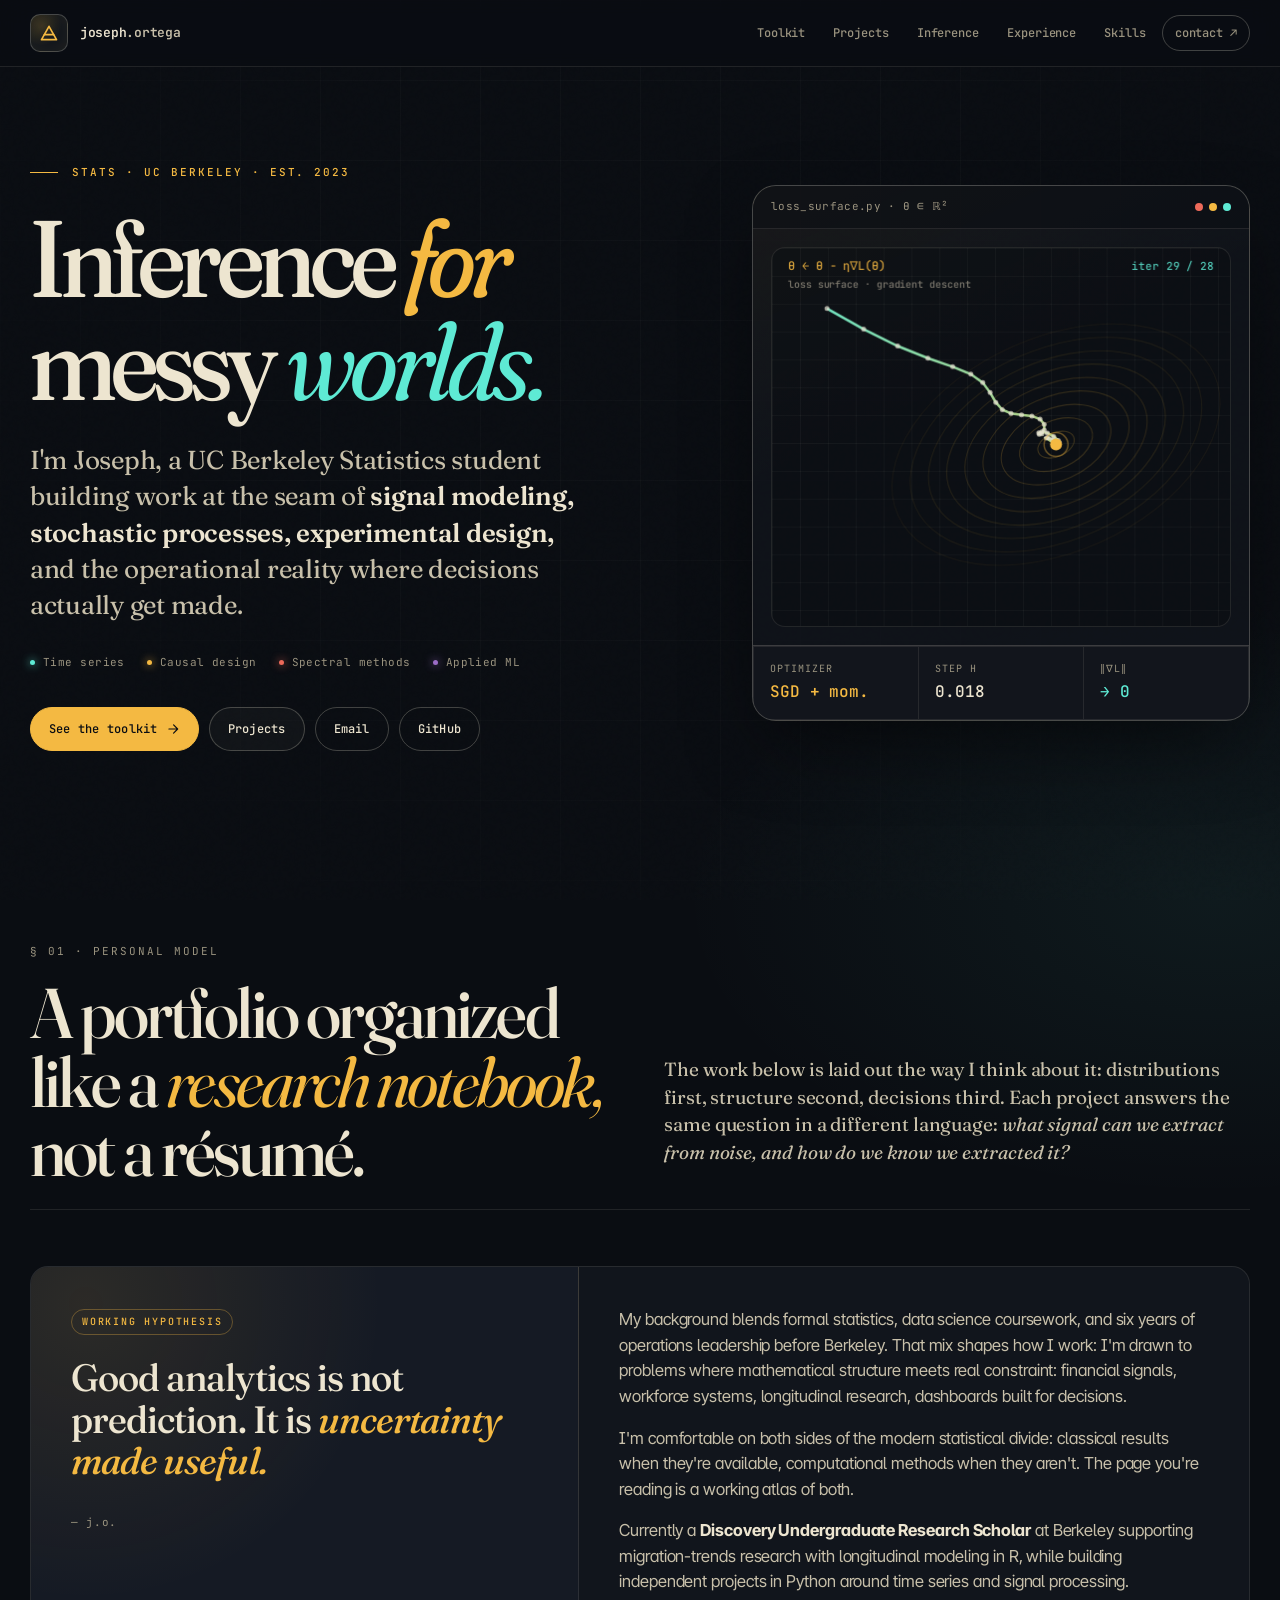
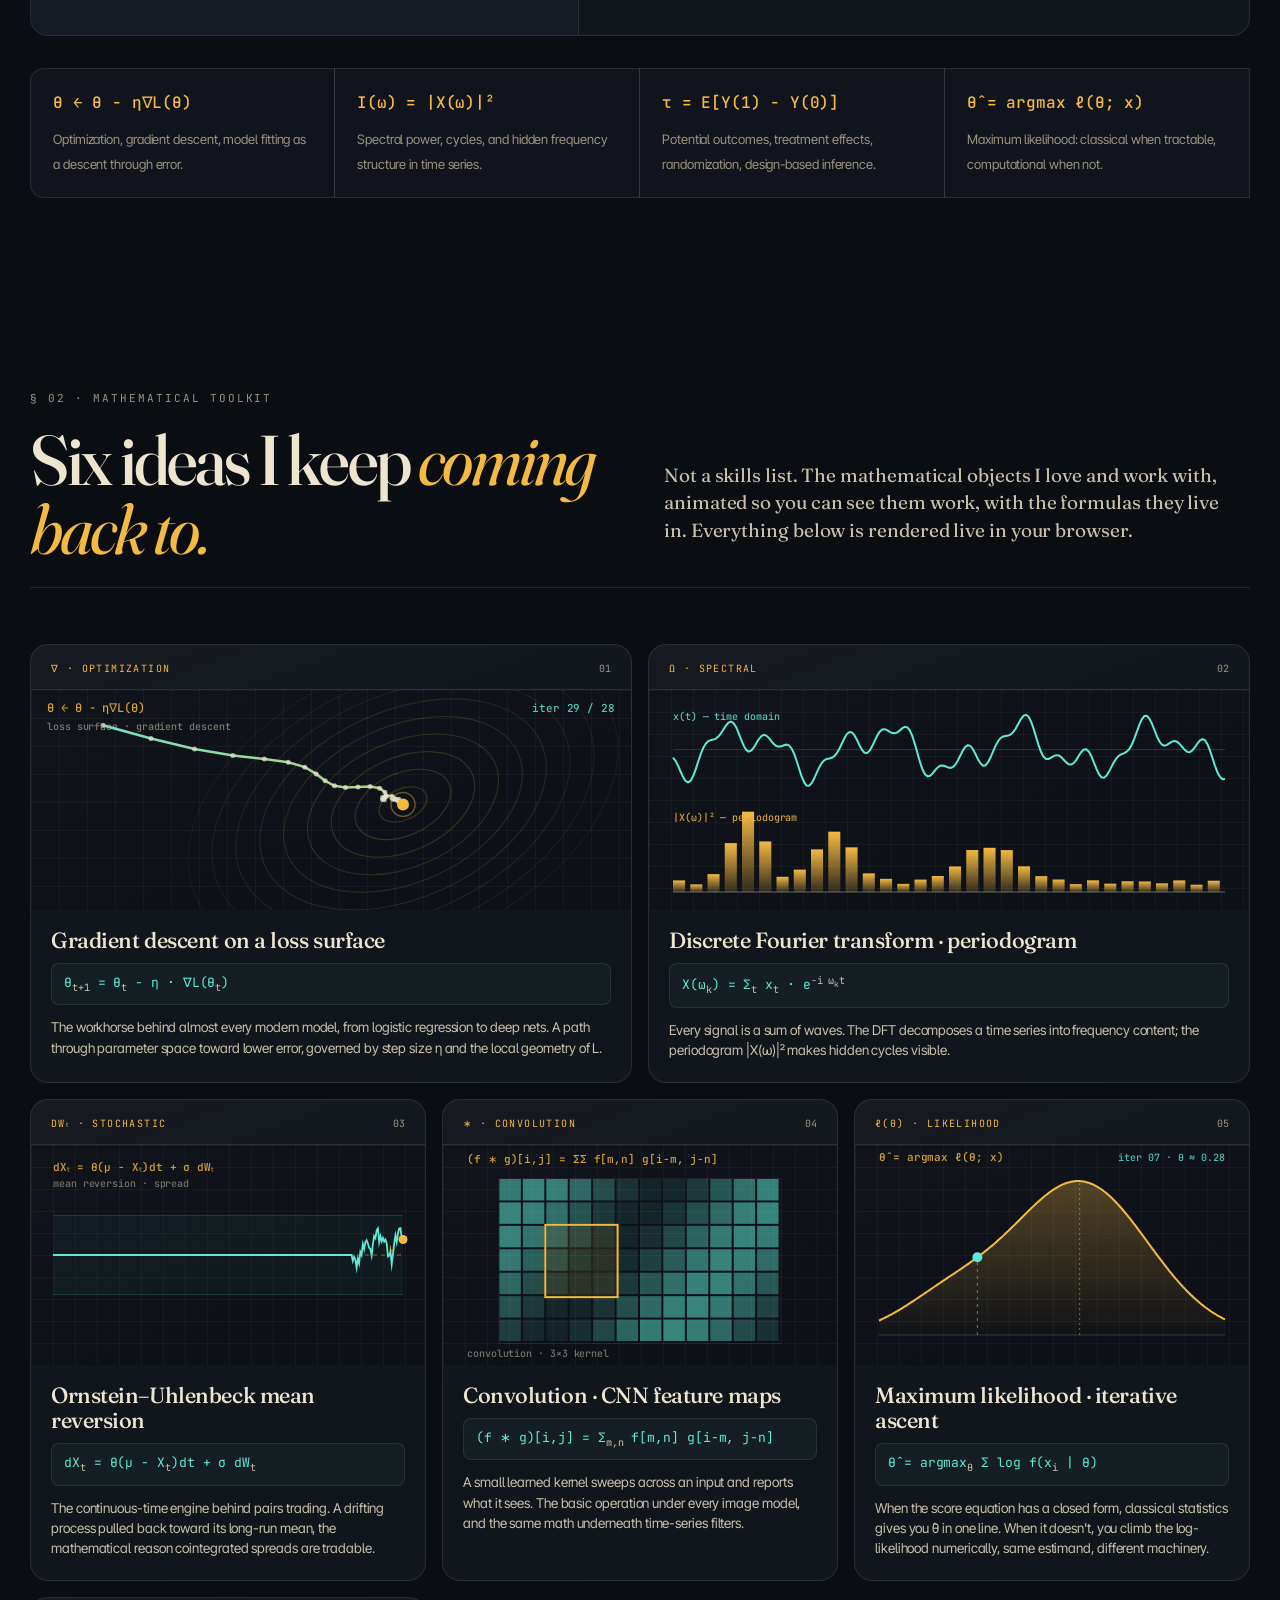
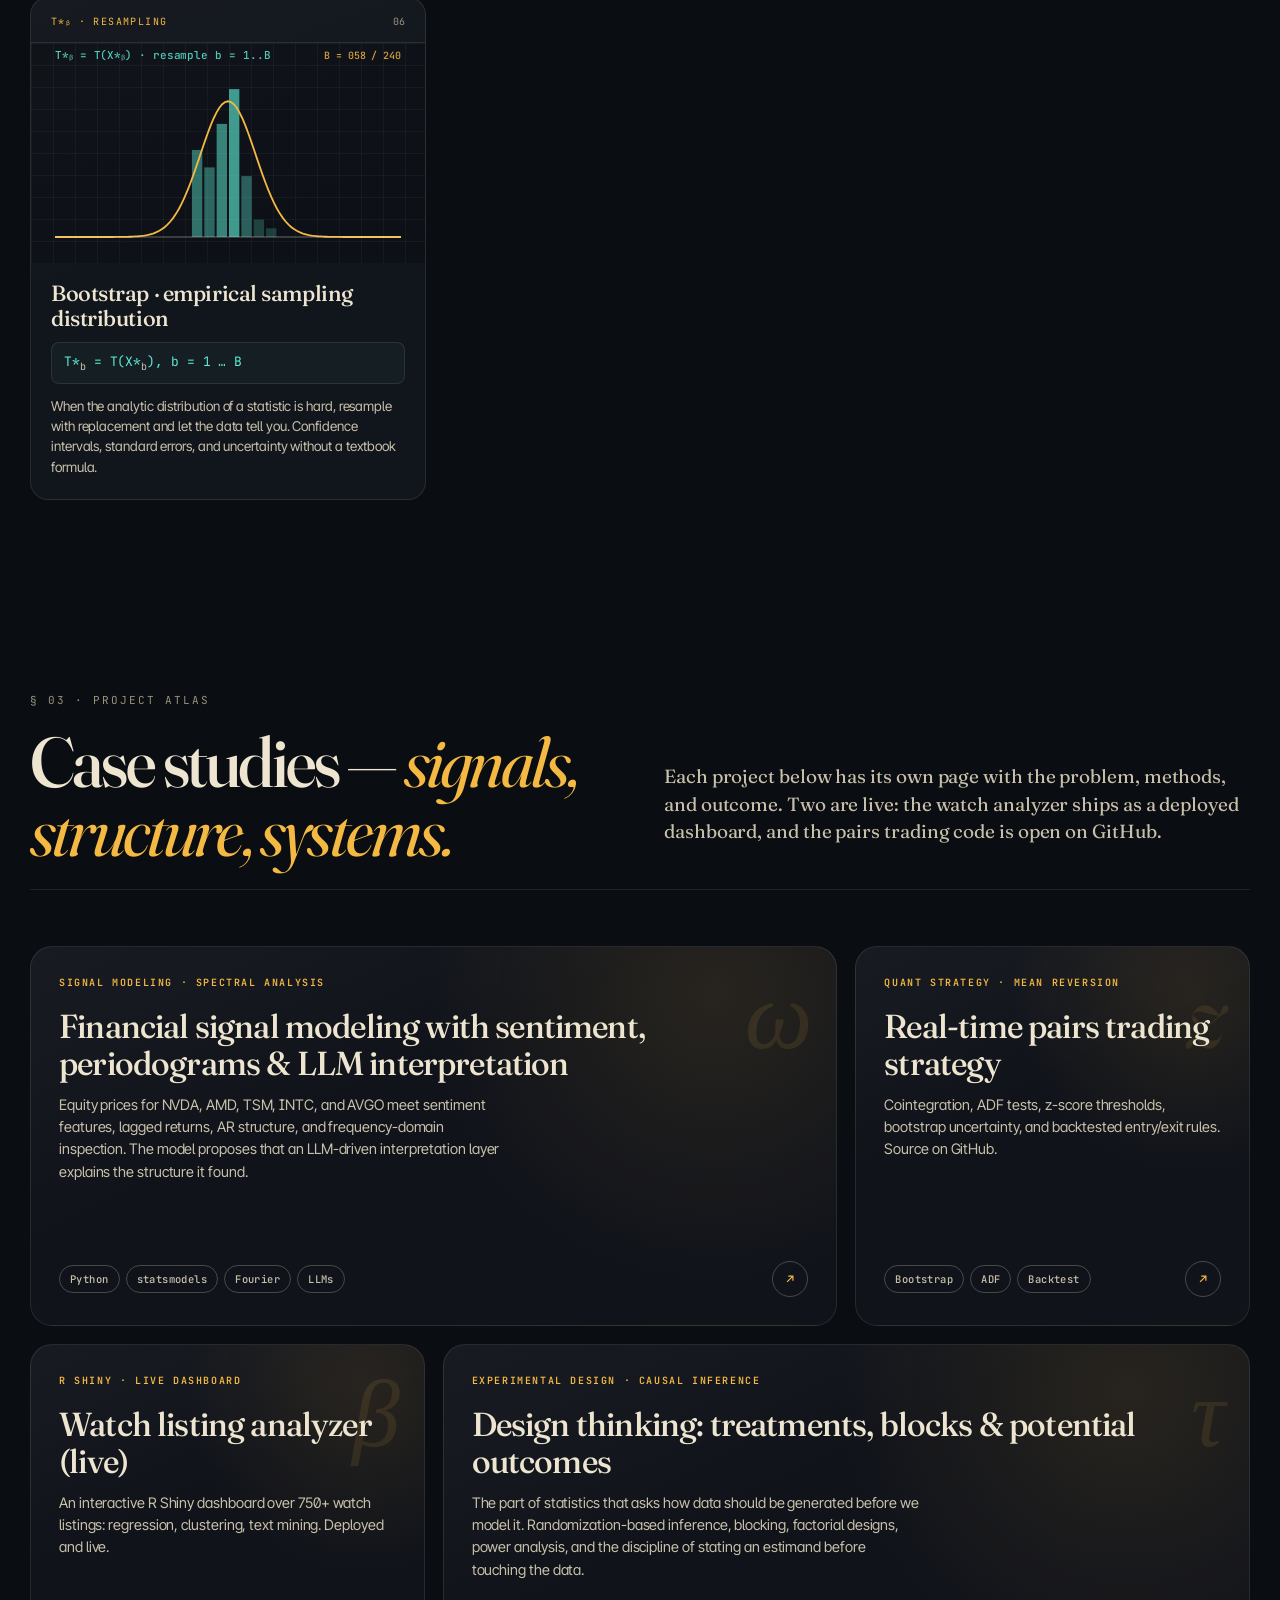
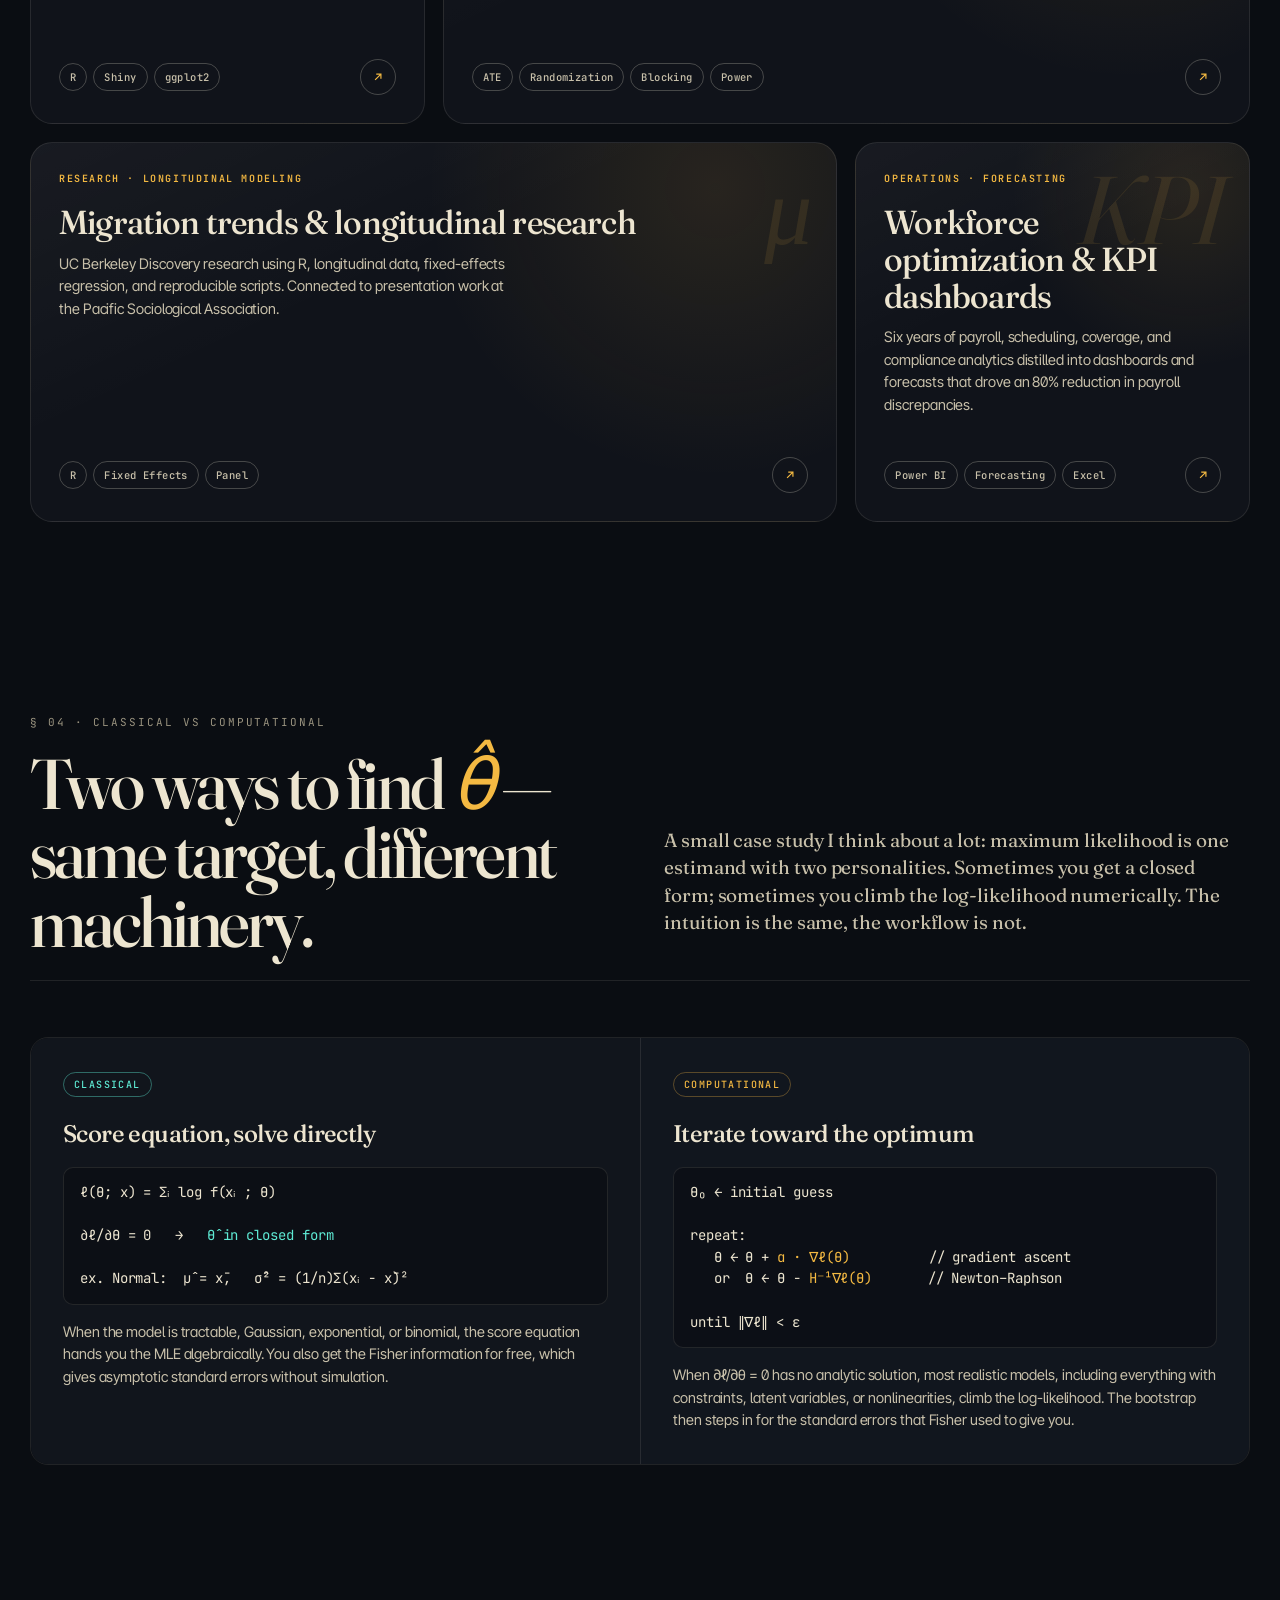
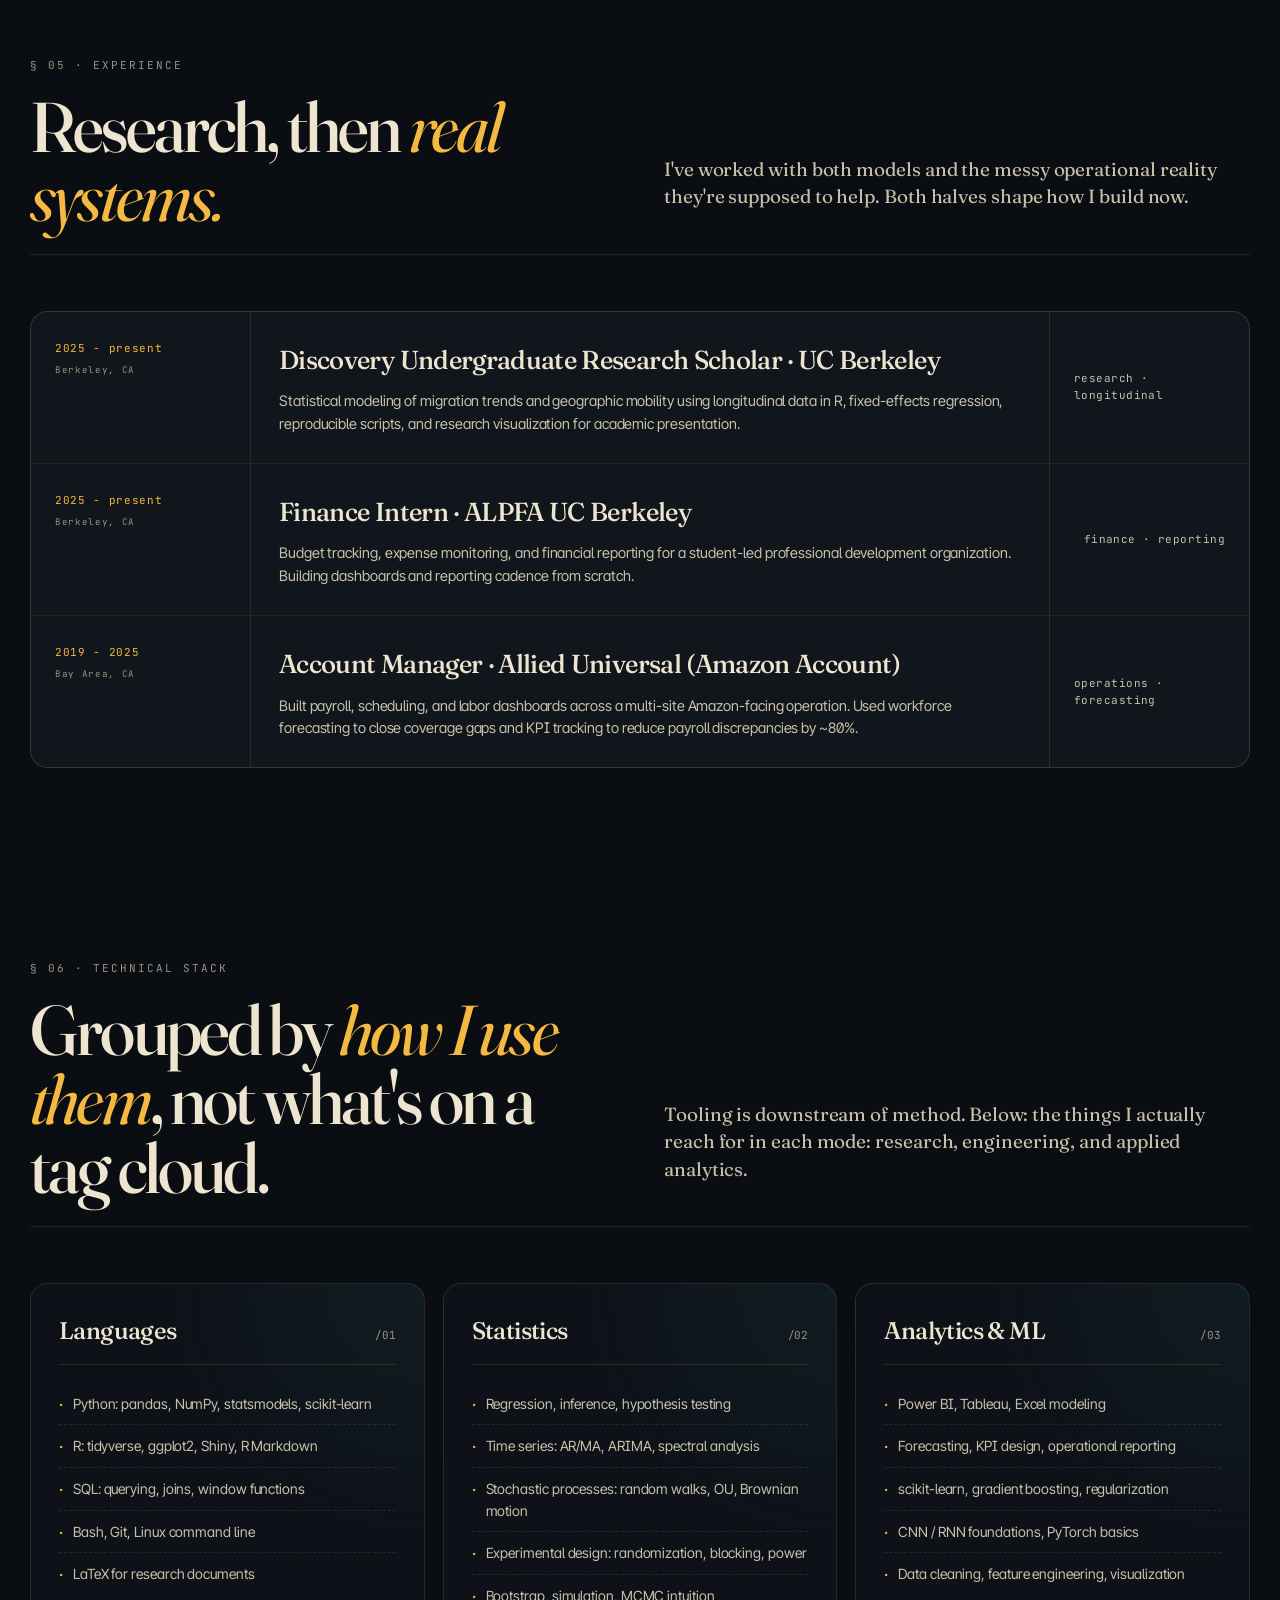
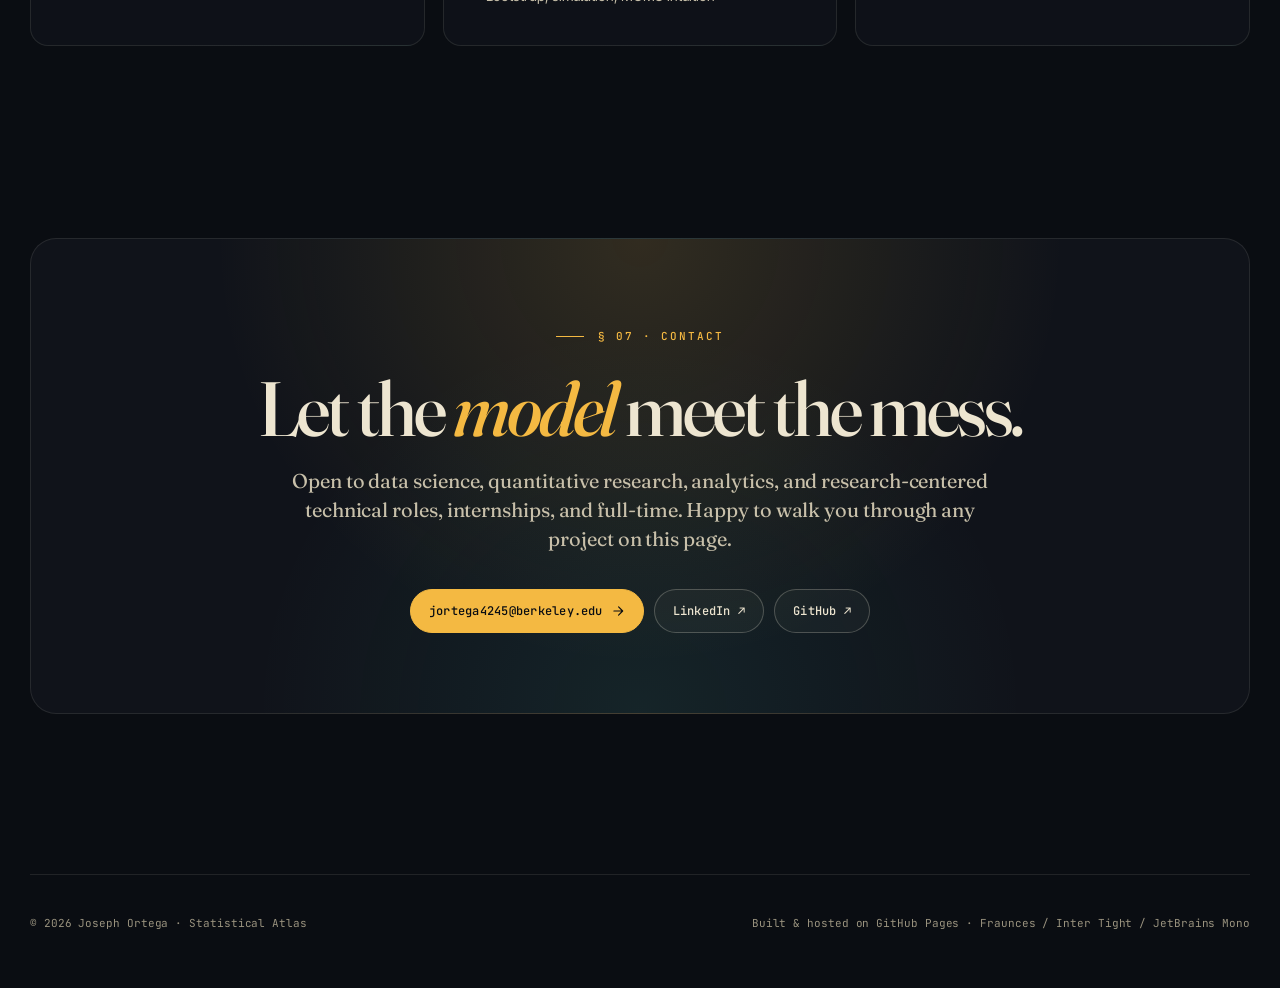
==== commit 3fa23440: "Refine text for clarity and consistency" ====
--- a/index.html
+++ b/index.html
@@ -50,7 +50,7 @@
           <div class="eyebrow">stats · uc berkeley · est. 2023</div>
           <h1>Inference <em>for</em> messy <span class="accent">worlds.</span></h1>
           <p class="hero-copy">
-            I'm Joseph — a UC Berkeley Statistics student building work at the seam of <strong>signal modeling, stochastic processes, experimental design,</strong> and the operational reality where decisions actually get made.
+            I'm Joseph, a UC Berkeley Statistics student building work at the seam of <strong>signal modeling, stochastic processes, experimental design,</strong> and the operational reality where decisions actually get made.
           </p>
           <div class="hero-meta">
             <span>Time series</span>
@@ -94,7 +94,7 @@
           <h2>A portfolio organized like a <em>research notebook,</em> not a résumé.</h2>
         </div>
         <p class="lede">
-          The work below is laid out the way I think about it — distributions first, structure second, decisions third. Each project answers the same question in a different language: <em>what signal can we extract from noise, and how do we know we extracted it?</em>
+          The work below is laid out the way I think about it: distributions first, structure second, decisions third. Each project answers the same question in a different language: <em>what signal can we extract from noise, and how do we know we extracted it?</em>
         </p>
       </div>
 
@@ -105,7 +105,7 @@
           <div class="sig">— j.o.</div>
         </div>
         <div class="about-body">
-          <p>My background blends formal statistics, data science coursework, and six years of operations leadership before Berkeley. That mix shapes how I work: I'm drawn to problems where mathematical structure meets real constraint — financial signals, workforce systems, longitudinal research, dashboards built for decisions.</p>
+          <p>My background blends formal statistics, data science coursework, and six years of operations leadership before Berkeley. That mix shapes how I work: I'm drawn to problems where mathematical structure meets real constraint: financial signals, workforce systems, longitudinal research, dashboards built for decisions.</p>
           <p>I'm comfortable on both sides of the modern statistical divide: classical results when they're available, computational methods when they aren't. The page you're reading is a working atlas of both.</p>
           <p>Currently a <strong>Discovery Undergraduate Research Scholar</strong> at Berkeley supporting migration-trends research with longitudinal modeling in R, while building independent projects in Python around time series and signal processing.</p>
         </div>
@@ -126,7 +126,7 @@
         </div>
         <div class="formula">
           <code>θ̂ = argmax ℓ(θ; x)</code>
-          <span>Maximum likelihood — classical when tractable, computational when not.</span>
+          <span>Maximum likelihood: classical when tractable, computational when not.</span>
         </div>
       </div>
     </section>
@@ -139,7 +139,7 @@
           <h2>Six ideas I keep <em>coming back to.</em></h2>
         </div>
         <p class="lede">
-          Not a skills list. The mathematical objects I actually reach for — animated so you can see them work, with the formulas they live in. Everything below is rendered live in your browser.
+          Not a skills list. The mathematical objects I love and work with, animated so you can see them work, with the formulas they live in. Everything below is rendered live in your browser.
         </p>
       </div>
 
@@ -154,7 +154,7 @@
           <div class="tool-body">
             <h3>Gradient descent on a loss surface</h3>
             <span class="eq">θ<sub>t+1</sub> = θ<sub>t</sub> − η · ∇L(θ<sub>t</sub>)</span>
-            <p>The workhorse behind almost every modern model — from logistic regression to deep nets. A path through parameter space toward lower error, governed by step size η and the local geometry of L.</p>
+            <p>The workhorse behind almost every modern model, from logistic regression to deep nets. A path through parameter space toward lower error, governed by step size η and the local geometry of L.</p>
           </div>
         </article>
 
@@ -180,7 +180,7 @@
           <div class="tool-body">
             <h3>Ornstein–Uhlenbeck mean reversion</h3>
             <span class="eq">dX<sub>t</sub> = θ(μ − X<sub>t</sub>)dt + σ dW<sub>t</sub></span>
-            <p>The continuous-time engine behind pairs trading. A drifting process pulled back toward its long-run mean — the mathematical reason cointegrated spreads are tradable.</p>
+            <p>The continuous-time engine behind pairs trading. A drifting process pulled back toward its long-run mean, the mathematical reason cointegrated spreads are tradable.</p>
           </div>
         </article>
 
@@ -193,7 +193,7 @@
           <div class="tool-body">
             <h3>Convolution · CNN feature maps</h3>
             <span class="eq">(f ∗ g)[i,j] = Σ<sub>m,n</sub> f[m,n] g[i−m, j−n]</span>
-            <p>A small learned kernel sweeps across an input and reports what it sees. The basic operation under every image model — and the same math underneath time-series filters.</p>
+            <p>A small learned kernel sweeps across an input and reports what it sees. The basic operation under every image model, and the same math underneath time-series filters.</p>
           </div>
         </article>
 
@@ -206,7 +206,7 @@
           <div class="tool-body">
             <h3>Maximum likelihood · iterative ascent</h3>
             <span class="eq">θ̂ = argmax<sub>θ</sub> Σ log f(x<sub>i</sub> | θ)</span>
-            <p>When the score equation has a closed form, classical statistics gives you θ̂ in one line. When it doesn't, you climb the log-likelihood numerically — same estimand, different machinery.</p>
+            <p>When the score equation has a closed form, classical statistics gives you θ̂ in one line. When it doesn't, you climb the log-likelihood numerically, same estimand, different machinery.</p>
           </div>
         </article>
 
@@ -234,7 +234,7 @@
           <h2>Case studies — <em>signals, structure, systems.</em></h2>
         </div>
         <p class="lede">
-          Each project below has its own page with problem, methods, and outcome. Two are live: the watch analyzer ships as a deployed dashboard, and the pairs trading code is open on GitHub.
+          Each project below has its own page with the problem, methods, and outcome. Two are live: the watch analyzer ships as a deployed dashboard, and the pairs trading code is open on GitHub.
         </p>
       </div>
 
@@ -244,7 +244,7 @@
           <span class="proj-symbol" aria-hidden="true">ω</span>
           <div class="proj-kicker">signal modeling · spectral analysis</div>
           <h3>Financial signal modeling with sentiment, periodograms &amp; LLM interpretation</h3>
-          <p>Equity prices for NVDA, AMD, TSM, INTC, and AVGO meet sentiment features, lagged returns, AR structure, and frequency-domain inspection. The model proposes; an LLM-driven interpretation layer explains the structure it found.</p>
+          <p>Equity prices for NVDA, AMD, TSM, INTC, and AVGO meet sentiment features, lagged returns, AR structure, and frequency-domain inspection. The model proposes that an LLM-driven interpretation layer explains the structure it found.</p>
           <div class="proj-foot">
             <div class="proj-tags">
               <span class="tag">Python</span><span class="tag">statsmodels</span><span class="tag">Fourier</span><span class="tag">LLMs</span>
@@ -274,7 +274,7 @@
           <span class="proj-symbol" aria-hidden="true">β</span>
           <div class="proj-kicker">R Shiny · live dashboard</div>
           <h3>Watch listing analyzer (live)</h3>
-          <p>An interactive R Shiny dashboard over 750+ watch listings — regression, clustering, text mining. Deployed and live.</p>
+          <p>An interactive R Shiny dashboard over 750+ watch listings: regression, clustering, text mining. Deployed and live.</p>
           <div class="proj-foot">
             <div class="proj-tags">
               <span class="tag">R</span><span class="tag">Shiny</span><span class="tag">ggplot2</span>
@@ -319,7 +319,7 @@
           <span class="proj-symbol" aria-hidden="true">KPI</span>
           <div class="proj-kicker">operations · forecasting</div>
           <h3>Workforce optimization &amp; KPI dashboards</h3>
-          <p>Six years of payroll, scheduling, coverage, and compliance analytics — distilled into dashboards and forecasts that drove an 80% reduction in payroll discrepancies.</p>
+          <p>Six years of payroll, scheduling, coverage, and compliance analytics distilled into dashboards and forecasts that drove an 80% reduction in payroll discrepancies.</p>
           <div class="proj-foot">
             <div class="proj-tags">
               <span class="tag">Power BI</span><span class="tag">Forecasting</span><span class="tag">Excel</span>
@@ -341,7 +341,7 @@
           <h2>Two ways to find <em>θ̂</em> — same target, different machinery.</h2>
         </div>
         <p class="lede">
-          A small case study I think about a lot: maximum likelihood is one estimand with two personalities. Sometimes you get a closed form; sometimes you climb the log-likelihood numerically. The intuition is the same — the workflow is not.
+          A small case study I think about a lot: maximum likelihood is one estimand with two personalities. Sometimes you get a closed form; sometimes you climb the log-likelihood numerically. The intuition is the same, the workflow is not.
         </p>
       </div>
 
@@ -355,7 +355,7 @@
 ∂ℓ/∂θ = 0   →   <em>θ̂ in closed form</em>
 
 ex. Normal:  μ̂ = x̄,   σ̂² = (1/n)Σ(xᵢ − x̄)²</pre>
-          <p>When the model is tractable — Gaussian, exponential, binomial — the score equation hands you the MLE algebraically. You also get the Fisher information for free, which gives asymptotic standard errors without simulation.</p>
+          <p>When the model is tractable, Gaussian, exponential, or binomial, the score equation hands you the MLE algebraically. You also get the Fisher information for free, which gives asymptotic standard errors without simulation.</p>
         </div>
 
         <div class="mle-col">
@@ -368,7 +368,7 @@
    or  θ ← θ − <em>H⁻¹∇ℓ(θ)</em>       // Newton–Raphson
 
 until ‖∇ℓ‖ &lt; ε</pre>
-          <p>When ∂ℓ/∂θ = 0 has no analytic solution — most realistic models, including everything with constraints, latent variables, or nonlinearities — you climb the log-likelihood. The bootstrap then steps in for the standard errors that Fisher used to give you.</p>
+          <p>When ∂ℓ/∂θ = 0 has no analytic solution, most realistic models, including everything with constraints, latent variables, or nonlinearities, climb the log-likelihood. The bootstrap then steps in for the standard errors that Fisher used to give you.</p>
         </div>
 
       </div>
@@ -388,7 +388,7 @@
 
       <div class="timeline reveal">
         <article class="role">
-          <div class="role-when">2025 — present<small>Berkeley, CA</small></div>
+          <div class="role-when">2025 - present<small>Berkeley, CA</small></div>
           <div class="role-body">
             <h3>Discovery Undergraduate Research Scholar · UC Berkeley</h3>
             <p>Statistical modeling of migration trends and geographic mobility using longitudinal data in R, fixed-effects regression, reproducible scripts, and research visualization for academic presentation.</p>
@@ -396,7 +396,7 @@
           <div class="role-where">research · longitudinal</div>
         </article>
         <article class="role">
-          <div class="role-when">2025 — present<small>Berkeley, CA</small></div>
+          <div class="role-when">2025 - present<small>Berkeley, CA</small></div>
           <div class="role-body">
             <h3>Finance Intern · ALPFA UC Berkeley</h3>
             <p>Budget tracking, expense monitoring, and financial reporting for a student-led professional development organization. Building dashboards and reporting cadence from scratch.</p>
@@ -404,7 +404,7 @@
           <div class="role-where">finance · reporting</div>
         </article>
         <article class="role">
-          <div class="role-when">2019 — 2025<small>Bay Area, CA</small></div>
+          <div class="role-when">2019 - 2025<small>Bay Area, CA</small></div>
           <div class="role-body">
             <h3>Account Manager · Allied Universal (Amazon Account)</h3>
             <p>Built payroll, scheduling, and labor dashboards across a multi-site Amazon-facing operation. Used workforce forecasting to close coverage gaps and KPI tracking to reduce payroll discrepancies by ~80%.</p>
@@ -422,7 +422,7 @@
           <h2>Grouped by <em>how I use them</em>, not what's on a tag cloud.</h2>
         </div>
         <p class="lede">
-          Tooling is downstream of method. Below: the things I actually reach for in each mode — research, engineering, and applied analytics.
+          Tooling is downstream of method. Below: the things I actually reach for in each mode: research, engineering, and applied analytics.
         </p>
       </div>
 
@@ -430,9 +430,9 @@
         <div class="skill reveal">
           <div class="h"><h3>Languages</h3><span class="num">/01</span></div>
           <ul>
-            <li>Python — pandas, NumPy, statsmodels, scikit-learn</li>
-            <li>R — tidyverse, ggplot2, Shiny, R Markdown</li>
-            <li>SQL — querying, joins, window functions</li>
+            <li>Python: pandas, NumPy, statsmodels, scikit-learn</li>
+            <li>R: tidyverse, ggplot2, Shiny, R Markdown</li>
+            <li>SQL: querying, joins, window functions</li>
             <li>Bash, Git, Linux command line</li>
             <li>LaTeX for research documents</li>
           </ul>
@@ -441,9 +441,9 @@
           <div class="h"><h3>Statistics</h3><span class="num">/02</span></div>
           <ul>
             <li>Regression, inference, hypothesis testing</li>
-            <li>Time series — AR/MA, ARIMA, spectral analysis</li>
-            <li>Stochastic processes — random walks, OU, Brownian motion</li>
-            <li>Experimental design — randomization, blocking, power</li>
+            <li>Time series: AR/MA, ARIMA, spectral analysis</li>
+            <li>Stochastic processes: random walks, OU, Brownian motion</li>
+            <li>Experimental design: randomization, blocking, power</li>
             <li>Bootstrap, simulation, MCMC intuition</li>
           </ul>
         </div>
@@ -465,7 +465,7 @@
       <div class="contact-card reveal">
         <div class="eyebrow">§ 07 · contact</div>
         <h2>Let the <em>model</em> meet the mess.</h2>
-        <p>Open to data science, quantitative research, analytics, and research-centered technical roles — internships and full-time. Happy to walk you through any project on this page.</p>
+        <p>Open to data science, quantitative research, analytics, and research-centered technical roles, internships, and full-time. Happy to walk you through any project on this page.</p>
         <div class="actions" style="justify-content:center">
           <a class="btn primary" href="mailto:jortega4245@berkeley.edu">
             jortega4245@berkeley.edu
--- a/assets/styles.css
+++ b/assets/styles.css
@@ -1,41 +1,76 @@
+/* ─────────────────────────────────────────────────────────────
+   Joseph Ortega · Statistical Atlas
+   Aesthetic: editorial research notebook × quant lab terminal
+   ───────────────────────────────────────────────────────────── */
+
 :root {
-  --bg: #071014;
-  --bg-2: #0a161d;
-  --panel: rgba(12, 25, 32, 0.76);
-  --panel-2: rgba(10, 22, 29, 0.92);
-  --line: rgba(163, 230, 232, 0.18);
-  --line-strong: rgba(163, 230, 232, 0.38);
-  --text: #edf7f7;
-  --muted: #9bb5b8;
-  --soft: #c6dfe0;
-  --cyan: #72f2eb;
-  --blue: #7aa7ff;
-  --violet: #b18cff;
-  --rose: #ff7aa8;
-  --lime: #b8ff72;
-  --amber: #ffd166;
-  --paper: #f4efe2;
-  --shadow: 0 28px 80px rgba(0, 0, 0, 0.36);
-  --max: 1180px;
-  --mono: "IBM Plex Mono", ui-monospace, SFMono-Regular, Menlo, Monaco, Consolas, monospace;
-  --sans: "Inter", system-ui, -apple-system, BlinkMacSystemFont, "Segoe UI", sans-serif;
-  --serif: "Newsreader", Georgia, serif;
-}
-
-* { box-sizing: border-box; }
+  /* surfaces */
+  --ink:        #0a0d12;
+  --ink-2:      #11151c;
+  --ink-3:      #161b23;
+  --ink-4:      #1c2230;
+  --paper:      #f3ecd9;
+  --paper-2:    #e9e0c4;
+  --paper-3:    #d9cfae;
+
+  /* rules */
+  --rule:           rgba(243, 236, 217, 0.10);
+  --rule-strong:    rgba(243, 236, 217, 0.24);
+  --rule-amber:     rgba(244, 185, 66, 0.32);
+  --paper-rule:     rgba(10, 13, 18, 0.12);
+  --paper-rule-strong: rgba(10, 13, 18, 0.28);
+
+  /* text */
+  --text:       #ede5d0;
+  --text-soft:  #c8c0aa;
+  --text-mute:  #9a937f;
+  --ink-text:   #0e1219;
+  --ink-mute:   #514a35;
+
+  /* accents */
+  --amber:      #f4b942;
+  --amber-deep: #d09314;
+  --cyan:       #5eead4;
+  --cyan-deep:  #2dc6a8;
+  --rose:       #ed6a5a;
+  --plum:       #9b6cc6;
+  --moss:       #a3b97f;
+
+  /* type */
+  --serif: "Fraunces", "Newsreader", "Times New Roman", Georgia, serif;
+  --sans:  "Inter Tight", "Inter", system-ui, -apple-system, "Segoe UI", sans-serif;
+  --mono:  "JetBrains Mono", "IBM Plex Mono", ui-monospace, SFMono-Regular, Menlo, monospace;
+
+  --max:   1220px;
+  --max-narrow: 980px;
+  --shadow-lg: 0 30px 80px -20px rgba(0, 0, 0, 0.55);
+  --shadow-md: 0 16px 40px -12px rgba(0, 0, 0, 0.45);
+}
+
+/* ── reset ── */
+*, *::before, *::after { box-sizing: border-box; }
 html { scroll-behavior: smooth; }
+html, body { margin: 0; padding: 0; }
+img, svg, canvas { max-width: 100%; display: block; }
+a { color: inherit; text-decoration: none; }
+button { font: inherit; cursor: pointer; }
+
 body {
-  margin: 0;
   min-height: 100vh;
   color: var(--text);
   font-family: var(--sans);
-  line-height: 1.65;
-  background:
-    radial-gradient(circle at 17% 12%, rgba(114, 242, 235, 0.13), transparent 28%),
-    radial-gradient(circle at 80% 6%, rgba(177, 140, 255, 0.14), transparent 28%),
-    radial-gradient(circle at 70% 78%, rgba(255, 122, 168, 0.11), transparent 30%),
-    linear-gradient(135deg, #050a0d 0%, var(--bg) 45%, #11131f 100%);
+  font-size: 16px;
+  line-height: 1.55;
+  letter-spacing: -0.005em;
+  background: var(--ink);
+  background-image:
+    radial-gradient(1200px 600px at 12% -10%, rgba(244, 185, 66, 0.08), transparent 55%),
+    radial-gradient(900px 500px at 95% 10%, rgba(94, 234, 212, 0.06), transparent 60%),
+    radial-gradient(800px 700px at 50% 110%, rgba(155, 108, 198, 0.07), transparent 55%);
   overflow-x: hidden;
+  font-feature-settings: "ss01", "ss02", "cv11";
+  -webkit-font-smoothing: antialiased;
+  -moz-osx-font-smoothing: grayscale;
 }
 
 body::before {
@@ -43,742 +78,782 @@
   position: fixed;
   inset: 0;
   pointer-events: none;
-  z-index: -3;
-  background:
-    linear-gradient(90deg, rgba(163,230,232,0.035) 1px, transparent 1px),
-    linear-gradient(rgba(163,230,232,0.035) 1px, transparent 1px);
-  background-size: 38px 38px;
-  mask-image: radial-gradient(circle at 50% 30%, black 0 54%, transparent 82%);
+  z-index: -1;
+  background-image:
+    linear-gradient(rgba(243, 236, 217, 0.025) 1px, transparent 1px),
+    linear-gradient(90deg, rgba(243, 236, 217, 0.025) 1px, transparent 1px);
+  background-size: 80px 80px;
+  mask-image: radial-gradient(circle at 50% 35%, black 0 40%, transparent 90%);
 }
 
 body::after {
   content: "";
   position: fixed;
   inset: 0;
-  z-index: -2;
+  z-index: -1;
   pointer-events: none;
-  opacity: .28;
+  background-image: url("data:image/svg+xml,%3Csvg viewBox='0 0 200 200' xmlns='http://www.w3.org/2000/svg'%3E%3Cfilter id='n'%3E%3CfeTurbulence type='fractalNoise' baseFrequency='0.85' numOctaves='2' /%3E%3C/filter%3E%3Crect width='100%25' height='100%25' filter='url(%23n)' opacity='0.5'/%3E%3C/svg%3E");
+  opacity: 0.045;
+  mix-blend-mode: overlay;
+}
+
+/* ── containers ── */
+.container { width: min(var(--max), calc(100% - 40px)); margin: 0 auto; }
+.container-narrow { width: min(var(--max-narrow), calc(100% - 40px)); margin: 0 auto; }
+
+/* ── skip & progress ── */
+.skip-link {
+  position: absolute; left: 20px; top: -60px; z-index: 999;
+  background: var(--amber); color: var(--ink);
+  padding: 10px 14px; border-radius: 999px; font-family: var(--mono); font-size: 12px;
+}
+.skip-link:focus { top: 18px; }
+
+.progress {
+  position: fixed; top: 0; left: 0; height: 2px; width: 0; z-index: 1000;
+  background: linear-gradient(90deg, var(--amber), var(--cyan));
+}
+
+/* ── nav ── */
+.nav {
+  position: sticky; top: 0; z-index: 100;
+  backdrop-filter: blur(18px) saturate(140%);
+  background: rgba(10, 13, 18, 0.74);
+  border-bottom: 1px solid var(--rule);
+}
+.nav-inner {
+  display: flex; align-items: center; justify-content: space-between; gap: 24px;
+  padding: 14px 0;
+}
+.logo {
+  display: inline-flex; align-items: center; gap: 12px;
+  font-family: var(--mono); font-weight: 600; font-size: 13px;
+  letter-spacing: -0.02em;
+}
+.logo-mark {
+  width: 38px; height: 38px;
+  display: grid; place-items: center;
+  border: 1px solid var(--rule-strong); border-radius: 10px;
+  color: var(--amber); font-size: 18px;
   background:
-    repeating-linear-gradient(0deg, transparent 0 5px, rgba(255,255,255,.035) 6px, transparent 7px),
-    radial-gradient(circle at 50% 50%, transparent 0 58%, rgba(0,0,0,.44) 100%);
-  mix-blend-mode: soft-light;
-}
-
-a { color: inherit; text-decoration: none; }
-img, svg { max-width: 100%; display: block; }
-.container { width: min(var(--max), calc(100% - 36px)); margin: 0 auto; }
-
-.skip-link {
-  position: absolute;
-  left: 18px;
-  top: -60px;
-  z-index: 999;
-  background: var(--text);
-  color: #061015;
-  padding: 10px 14px;
-  border-radius: 999px;
-}
-.skip-link:focus { top: 18px; }
-
-.progress {
-  position: fixed;
-  top: 0;
-  left: 0;
-  height: 3px;
-  width: 0;
-  z-index: 1000;
-  background: linear-gradient(90deg, var(--cyan), var(--violet), var(--rose), var(--amber));
-  box-shadow: 0 0 20px rgba(114,242,235,.5);
-}
-
-.nav {
-  position: sticky;
-  top: 0;
-  z-index: 100;
-  backdrop-filter: blur(16px) saturate(150%);
-  background: rgba(5, 10, 13, 0.72);
-  border-bottom: 1px solid var(--line);
-}
-
-.nav-inner {
-  display: flex;
-  align-items: center;
-  justify-content: space-between;
-  gap: 22px;
-  padding: 14px 0;
-}
-
-.logo {
-  display: inline-flex;
-  align-items: center;
-  gap: 12px;
-  font-family: var(--mono);
-  font-weight: 700;
-  letter-spacing: -.02em;
-}
-
-.logo-mark {
-  width: 42px;
-  height: 42px;
-  border: 1px solid var(--line-strong);
-  border-radius: 14px;
-  display: grid;
-  place-items: center;
-  color: var(--cyan);
-  background:
-    radial-gradient(circle at 30% 30%, rgba(114,242,235,.22), transparent 42%),
-    rgba(12,25,32,.76);
-  box-shadow: inset 0 0 24px rgba(114,242,235,.08);
-}
+    radial-gradient(circle at 30% 30%, rgba(244,185,66,0.18), transparent 55%),
+    rgba(22, 27, 35, 0.6);
+  box-shadow: inset 0 0 20px rgba(244, 185, 66, 0.08);
+}
+.logo-mark svg { width: 20px; height: 20px; }
+.logo span:last-child { color: var(--text-soft); }
+.logo strong { color: var(--text); font-weight: 600; }
 
 .nav-links {
-  display: flex;
-  align-items: center;
-  justify-content: flex-end;
-  gap: 6px;
-  flex-wrap: wrap;
-}
-
+  display: flex; align-items: center; gap: 4px; flex-wrap: wrap;
+}
 .nav-links a {
-  font-family: var(--mono);
-  font-size: 12px;
-  color: var(--muted);
-  padding: 8px 10px;
-  border-radius: 999px;
-  transition: color .2s ease, background .2s ease;
-}
-.nav-links a:hover {
-  color: var(--text);
-  background: rgba(114,242,235,.08);
-}
-
-.hero {
-  min-height: calc(100vh - 73px);
-  display: grid;
-  align-items: center;
-  padding: 76px 0 56px;
-}
-
+  font-family: var(--mono); font-size: 12px; font-weight: 500;
+  color: var(--text-mute);
+  padding: 8px 12px; border-radius: 999px;
+  transition: color .2s, background .2s;
+}
+.nav-links a:hover { color: var(--text); background: rgba(244, 185, 66, 0.08); }
+
+.nav-cta {
+  display: inline-flex; align-items: center; gap: 6px;
+  border: 1px solid var(--rule-strong);
+  padding: 7px 12px; border-radius: 999px;
+  font-family: var(--mono); font-size: 11px; color: var(--text);
+}
+.nav-cta:hover { border-color: var(--amber); color: var(--amber); }
+
+/* ── HERO ── */
+.hero { padding: 88px 0 96px; position: relative; }
 .hero-grid {
   display: grid;
-  grid-template-columns: 1.03fr .97fr;
-  gap: 38px;
+  grid-template-columns: 1.15fr 0.85fr;
+  gap: 48px;
   align-items: center;
 }
 
 .eyebrow {
-  display: inline-flex;
-  align-items: center;
-  gap: 12px;
-  margin-bottom: 18px;
-  font-family: var(--mono);
-  color: var(--cyan);
-  font-weight: 700;
-  font-size: 12px;
-  letter-spacing: .12em;
-  text-transform: uppercase;
+  display: inline-flex; align-items: center; gap: 14px;
+  margin-bottom: 26px;
+  font-family: var(--mono); font-size: 11px; font-weight: 500;
+  letter-spacing: 0.18em; text-transform: uppercase;
+  color: var(--amber);
 }
 .eyebrow::before {
-  content: "∂";
-  width: 31px;
-  height: 31px;
-  display: grid;
-  place-items: center;
-  border: 1px solid var(--line-strong);
-  border-radius: 10px;
-  background: rgba(114,242,235,.07);
-}
-
-h1, h2, h3 { margin: 0; line-height: 1.05; }
+  content: ""; width: 28px; height: 1px; background: var(--amber);
+}
+
 h1 {
+  margin: 0;
   font-family: var(--serif);
-  font-weight: 700;
-  letter-spacing: -.06em;
-  font-size: clamp(50px, 8.4vw, 112px);
-  max-width: 850px;
-}
-.gradient-text {
-  color: transparent;
-  background: linear-gradient(100deg, var(--cyan), var(--blue), var(--violet), var(--rose));
-  -webkit-background-clip: text;
-  background-clip: text;
-}
+  font-weight: 500;
+  font-size: clamp(54px, 8.5vw, 116px);
+  line-height: 0.95;
+  letter-spacing: -0.045em;
+  font-variation-settings: "opsz" 144, "SOFT" 50;
+  max-width: 18ch;
+}
+h1 em {
+  font-style: italic; font-weight: 400;
+  font-variation-settings: "opsz" 144, "SOFT" 100;
+  color: var(--amber);
+}
+h1 .accent { color: var(--cyan); font-style: italic; font-weight: 400; }
 
 .hero-copy {
-  margin: 22px 0 0;
-  max-width: 720px;
-  color: var(--soft);
+  margin: 28px 0 0;
+  max-width: 560px;
+  color: var(--text-soft);
   font-family: var(--serif);
-  font-size: clamp(22px, 3vw, 32px);
-  line-height: 1.24;
-}
-.hero-copy strong { color: var(--text); }
+  font-size: clamp(20px, 2.1vw, 26px);
+  font-weight: 400;
+  line-height: 1.4;
+  letter-spacing: -0.01em;
+  font-variation-settings: "opsz" 18;
+}
+.hero-copy strong { color: var(--text); font-weight: 600; }
+
+.hero-meta {
+  display: flex; flex-wrap: wrap; gap: 22px;
+  margin-top: 30px;
+  font-family: var(--mono); font-size: 11px;
+  color: var(--text-mute);
+  letter-spacing: 0.04em;
+}
+.hero-meta span { display: inline-flex; align-items: center; gap: 8px; }
+.hero-meta span::before {
+  content: ""; width: 5px; height: 5px; border-radius: 50%; background: var(--cyan);
+  box-shadow: 0 0 8px var(--cyan);
+}
+.hero-meta span:nth-child(2)::before { background: var(--amber); box-shadow: 0 0 8px var(--amber); }
+.hero-meta span:nth-child(3)::before { background: var(--rose); box-shadow: 0 0 8px var(--rose); }
+.hero-meta span:nth-child(4)::before { background: var(--plum); box-shadow: 0 0 8px var(--plum); }
 
 .actions {
-  display: flex;
-  gap: 12px;
-  flex-wrap: wrap;
-  margin-top: 30px;
+  display: flex; flex-wrap: wrap; gap: 10px;
+  margin-top: 36px;
 }
 
 .btn {
-  display: inline-flex;
-  align-items: center;
-  justify-content: center;
-  min-height: 44px;
-  padding: 11px 15px;
-  border: 1px solid var(--line-strong);
-  border-radius: 999px;
-  background: rgba(114,242,235,.06);
+  display: inline-flex; align-items: center; gap: 8px;
+  padding: 12px 18px; border-radius: 999px;
+  border: 1px solid var(--rule-strong);
+  background: rgba(243, 236, 217, 0.03);
   color: var(--text);
-  font-family: var(--mono);
-  font-size: 12px;
-  font-weight: 700;
-  transition: transform .2s ease, border-color .2s ease, background .2s ease;
+  font-family: var(--mono); font-size: 12px; font-weight: 500;
+  letter-spacing: 0.02em;
+  transition: transform .18s, border-color .18s, background .18s, color .18s;
 }
 .btn:hover {
-  transform: translateY(-2px);
-  background: rgba(114,242,235,.12);
-  border-color: rgba(114,242,235,.7);
+  transform: translateY(-1px);
+  border-color: var(--amber);
+  background: rgba(244, 185, 66, 0.08);
 }
 .btn.primary {
-  color: #041114;
-  background: linear-gradient(135deg, var(--cyan), var(--blue));
-  border-color: transparent;
-}
-
-.math-lab {
-  border: 1px solid var(--line);
-  border-radius: 30px;
-  background:
-    linear-gradient(145deg, rgba(255,255,255,.08), rgba(255,255,255,.02)),
-    rgba(12,25,32,.64);
-  box-shadow: var(--shadow);
-  overflow: hidden;
+  color: var(--ink); background: var(--amber); border-color: var(--amber);
+}
+.btn.primary:hover { background: #ffc859; border-color: #ffc859; }
+.btn.ghost { background: transparent; }
+.btn svg { width: 14px; height: 14px; }
+
+/* ── HERO LAB (right side) ── */
+.lab {
   position: relative;
-}
-
-.math-lab::before {
-  content: "";
-  position: absolute;
-  inset: 14px;
-  border: 1px solid rgba(163,230,232,.12);
-  border-radius: 22px;
-  pointer-events: none;
-  z-index: 2;
-}
-
-.lab-header {
-  display: flex;
-  justify-content: space-between;
-  align-items: center;
-  gap: 12px;
-  padding: 14px 18px;
-  border-bottom: 1px solid var(--line);
-  background: rgba(5,10,13,.46);
-  font-family: var(--mono);
-  font-size: 12px;
-  color: var(--muted);
-}
-
-.lab-dots { display: inline-flex; gap: 7px; }
-.lab-dots span {
-  width: 9px;
-  height: 9px;
-  border-radius: 999px;
-  background: var(--cyan);
-  box-shadow: 0 0 12px rgba(114,242,235,.45);
-}
-.lab-dots span:nth-child(2) { background: var(--violet); }
-.lab-dots span:nth-child(3) { background: var(--rose); }
-
-.lab-stage {
-  position: relative;
-  min-height: 560px;
-  padding: 24px;
-  display: grid;
-  place-items: center;
-}
-
-.equation-rain {
-  position: absolute;
-  inset: 0;
-  overflow: hidden;
-  pointer-events: none;
-  opacity: .46;
-}
-.equation-rain span {
-  position: absolute;
-  font-family: var(--mono);
-  color: rgba(198,223,224,.28);
-  font-size: 12px;
-}
-.equation-rain span:nth-child(1) { left: 6%; top: 10%; }
-.equation-rain span:nth-child(2) { right: 10%; top: 15%; color: rgba(255,122,168,.32); }
-.equation-rain span:nth-child(3) { left: 12%; bottom: 19%; color: rgba(184,255,114,.28); }
-.equation-rain span:nth-child(4) { right: 8%; bottom: 26%; color: rgba(177,140,255,.32); }
-.equation-rain span:nth-child(5) { left: 46%; top: 6%; color: rgba(255,209,102,.32); }
-
-#stats-canvas {
-  width: 100%;
-  max-width: 560px;
-  height: 430px;
+  border: 1px solid var(--rule-strong);
   border-radius: 24px;
   background:
-    radial-gradient(circle at 50% 50%, rgba(114,242,235,.08), transparent 58%),
-    rgba(5,10,13,.38);
-  border: 1px solid rgba(163,230,232,.13);
-}
-
-.mini-dashboard {
-  position: absolute;
-  left: 28px;
-  right: 28px;
-  bottom: 28px;
+    linear-gradient(155deg, rgba(244,185,66,0.04), transparent 40%),
+    rgba(17, 21, 28, 0.85);
+  box-shadow: var(--shadow-lg);
+  overflow: hidden;
+}
+.lab-bar {
+  display: flex; align-items: center; justify-content: space-between;
+  padding: 12px 18px;
+  border-bottom: 1px solid var(--rule);
+  background: rgba(10, 13, 18, 0.5);
+  font-family: var(--mono); font-size: 11px; color: var(--text-mute);
+  letter-spacing: 0.03em;
+}
+.lab-bar .dots { display: inline-flex; gap: 6px; }
+.lab-bar .dots i {
+  width: 8px; height: 8px; border-radius: 50%; background: var(--text-mute);
+  display: inline-block;
+}
+.lab-bar .dots i:nth-child(1) { background: var(--rose); }
+.lab-bar .dots i:nth-child(2) { background: var(--amber); }
+.lab-bar .dots i:nth-child(3) { background: var(--cyan); }
+
+.lab-stage { padding: 18px; position: relative; }
+.lab-stage canvas {
+  width: 100%; height: 380px;
+  background: rgba(8, 11, 15, 0.4);
+  border: 1px solid var(--rule); border-radius: 14px;
+}
+
+.lab-readout {
   display: grid;
   grid-template-columns: repeat(3, 1fr);
-  gap: 10px;
-}
-.metric {
-  padding: 12px;
-  border: 1px solid rgba(163,230,232,.16);
+  gap: 1px;
+  padding: 1px;
+  background: var(--rule);
+  border-top: 1px solid var(--rule);
+}
+.lab-readout .cell {
+  padding: 14px 16px;
+  background: rgba(17, 21, 28, 0.95);
+  font-family: var(--mono);
+}
+.lab-readout .cell .k { font-size: 10px; color: var(--text-mute); letter-spacing: 0.1em; text-transform: uppercase; }
+.lab-readout .cell .v { font-size: 16px; color: var(--text); margin-top: 4px; font-weight: 500; }
+.lab-readout .cell .v.amber { color: var(--amber); }
+.lab-readout .cell .v.cyan { color: var(--cyan); }
+
+/* ── SECTION ── */
+.section { padding: 96px 0; position: relative; }
+.section.inverted { background: var(--paper); color: var(--ink-text); }
+.section.inverted * { border-color: var(--paper-rule); }
+.section-head {
+  display: grid;
+  grid-template-columns: 1fr 1fr;
+  gap: 48px;
+  align-items: end;
+  margin-bottom: 56px;
+  padding-bottom: 24px;
+  border-bottom: 1px solid var(--rule);
+}
+.section.inverted .section-head { border-color: var(--paper-rule); }
+.section-num {
+  font-family: var(--mono); font-size: 11px;
+  color: var(--text-mute); letter-spacing: 0.18em; text-transform: uppercase;
+  margin-bottom: 18px;
+}
+.section.inverted .section-num { color: var(--ink-mute); }
+.section-head h2 {
+  margin: 0;
+  font-family: var(--serif); font-weight: 500;
+  font-size: clamp(42px, 5.5vw, 76px);
+  letter-spacing: -0.04em;
+  line-height: 0.98;
+  font-variation-settings: "opsz" 96;
+}
+.section-head h2 em { font-style: italic; color: var(--amber); font-weight: 400; }
+.section.inverted .section-head h2 em { color: var(--amber-deep); }
+.section-head .lede {
+  color: var(--text-soft);
+  font-family: var(--serif); font-size: 19px; line-height: 1.45;
+  max-width: 48ch;
+  font-variation-settings: "opsz" 18;
+}
+.section.inverted .section-head .lede { color: var(--ink-mute); }
+
+/* ── ABOUT / MODEL ── */
+.about {
+  display: grid;
+  grid-template-columns: 0.9fr 1.1fr;
+  gap: 0;
+  border: 1px solid var(--rule);
   border-radius: 18px;
-  background: rgba(5,10,13,.72);
-  backdrop-filter: blur(12px);
-}
-.metric b {
-  display: block;
-  font-family: var(--mono);
-  color: var(--cyan);
-  font-size: 18px;
-}
-.metric span {
-  color: var(--muted);
-  font-size: 12px;
-}
-
-.section { padding: 72px 0; }
-
-.section-title {
-  display: flex;
-  align-items: end;
-  justify-content: space-between;
-  gap: 20px;
-  margin-bottom: 28px;
-}
-.section-title h2 {
-  font-family: var(--serif);
-  font-size: clamp(34px, 5vw, 64px);
-  letter-spacing: -.045em;
-}
-.section-title p {
-  max-width: 520px;
+  overflow: hidden;
+  background: var(--ink-2);
+}
+.about-note {
+  padding: 40px;
+  border-right: 1px solid var(--rule);
+  background:
+    radial-gradient(circle at 10% 10%, rgba(244,185,66,0.10), transparent 50%),
+    rgba(28, 34, 48, 0.4);
+}
+.about-note .tag {
+  display: inline-block;
+  font-family: var(--mono); font-size: 10px; color: var(--amber);
+  letter-spacing: 0.18em; text-transform: uppercase;
+  margin-bottom: 22px;
+  padding: 4px 10px;
+  border: 1px solid var(--rule-amber); border-radius: 999px;
+}
+.about-note .pull {
   margin: 0;
-  color: var(--muted);
-}
-
-.panel {
-  border: 1px solid var(--line);
-  border-radius: 28px;
-  background:
-    linear-gradient(145deg, rgba(255,255,255,.06), transparent 30%),
-    var(--panel);
-  box-shadow: var(--shadow);
-  overflow: hidden;
-  backdrop-filter: blur(14px) saturate(140%);
-}
-
-.about-grid {
-  display: grid;
-  grid-template-columns: .9fr 1.1fr;
-}
-.about-note {
-  padding: 34px;
-  border-right: 1px solid var(--line);
-  background:
-    radial-gradient(circle at 10% 10%, rgba(114,242,235,.15), transparent 35%),
-    rgba(255,255,255,.02);
-}
-.about-note .mono {
-  font-family: var(--mono);
-  color: var(--cyan);
-  font-size: 12px;
-  letter-spacing: .13em;
-  text-transform: uppercase;
-  margin-bottom: 14px;
-}
-.about-note p {
-  margin: 0;
-  font-family: var(--serif);
-  font-size: 30px;
-  line-height: 1.15;
-}
-.about-copy {
-  padding: 34px;
-  color: var(--soft);
-}
-.about-copy p:first-child { margin-top: 0; }
-.about-copy p:last-child { margin-bottom: 0; }
+  font-family: var(--serif); font-weight: 500;
+  font-size: clamp(28px, 3vw, 38px);
+  line-height: 1.1;
+  letter-spacing: -0.025em;
+  font-variation-settings: "opsz" 60;
+}
+.about-note .pull em { font-style: italic; color: var(--amber); }
+.about-note .sig {
+  margin-top: 32px;
+  font-family: var(--mono); font-size: 11px; color: var(--text-mute);
+  letter-spacing: 0.06em;
+}
+
+.about-body { padding: 40px; color: var(--text-soft); font-size: 16.5px; }
+.about-body p { margin: 0 0 16px; }
+.about-body p:last-child { margin-bottom: 0; }
+.about-body strong { color: var(--text); }
 
 .formula-strip {
   display: grid;
   grid-template-columns: repeat(4, 1fr);
-  border-top: 1px solid var(--line);
+  margin-top: 32px;
 }
 .formula {
-  min-height: 110px;
-  padding: 20px;
-  border-right: 1px solid var(--line);
-  background: rgba(5,10,13,.22);
-}
-.formula:last-child { border-right: 0; }
+  padding: 22px;
+  border: 1px solid var(--rule);
+  border-radius: 14px;
+  background: rgba(28, 34, 48, 0.4);
+}
+.formula + .formula { margin-left: -1px; border-radius: 0; }
+.formula:first-child { border-top-right-radius: 0; border-bottom-right-radius: 0; }
+.formula:last-child { border-top-left-radius: 0; border-bottom-left-radius: 0; }
+.formula:not(:first-child):not(:last-child) { border-radius: 0; }
+
 .formula code {
   display: block;
-  color: var(--cyan);
-  font-family: var(--mono);
-  font-size: 14px;
-  margin-bottom: 8px;
+  font-family: var(--mono); font-weight: 500; font-size: 16px;
+  color: var(--amber);
+  margin-bottom: 10px;
+  letter-spacing: -0.01em;
 }
 .formula span {
-  color: var(--muted);
-  font-size: 13px;
-}
-
-.project-grid {
+  color: var(--text-mute); font-size: 13px; line-height: 1.45;
+}
+
+/* ── MATH TOOLKIT — the showpiece ── */
+.toolkit {
+  display: grid;
+  grid-template-columns: repeat(6, 1fr);
+  gap: 16px;
+}
+.tool {
+  grid-column: span 2;
+  position: relative;
+  border: 1px solid var(--rule);
+  border-radius: 18px;
+  background:
+    linear-gradient(160deg, rgba(255,255,255,0.025), transparent 50%),
+    var(--ink-2);
+  overflow: hidden;
+  transition: transform .25s ease, border-color .25s ease;
+}
+.tool.wide { grid-column: span 3; }
+.tool:hover {
+  transform: translateY(-3px);
+  border-color: rgba(244, 185, 66, 0.4);
+}
+.tool-head {
+  display: flex; align-items: center; justify-content: space-between;
+  padding: 16px 20px 12px;
+  border-bottom: 1px solid var(--rule);
+}
+.tool-head .label {
+  font-family: var(--mono); font-size: 10px; letter-spacing: 0.14em;
+  text-transform: uppercase; color: var(--amber);
+}
+.tool-head .num {
+  font-family: var(--mono); font-size: 10px; color: var(--text-mute);
+}
+.tool-canvas {
+  width: 100%; height: 220px;
+  background: rgba(8, 11, 15, 0.4);
+  display: block;
+}
+.tool-body { padding: 18px 20px 22px; }
+.tool-body h3 {
+  margin: 0 0 10px;
+  font-family: var(--serif); font-weight: 500;
+  font-size: 22px; line-height: 1.15; letter-spacing: -0.02em;
+  font-variation-settings: "opsz" 36;
+}
+.tool-body .eq {
+  display: block;
+  font-family: var(--mono); font-size: 13px; color: var(--cyan);
+  margin: 0 0 12px;
+  padding: 9px 12px;
+  border: 1px solid var(--rule);
+  border-radius: 8px;
+  background: rgba(94, 234, 212, 0.04);
+  overflow-x: auto;
+  white-space: nowrap;
+}
+.tool-body .eq sub, .tool-body .eq sup {
+  font-size: 0.78em; color: var(--text-soft);
+}
+.tool-body p {
+  margin: 0;
+  font-size: 13.5px; color: var(--text-soft); line-height: 1.5;
+}
+
+/* ── PROJECTS ── */
+.projects {
   display: grid;
   grid-template-columns: repeat(12, 1fr);
   gap: 18px;
 }
-.project-card {
+.proj {
+  position: relative;
   grid-column: span 6;
-  min-height: 350px;
-  position: relative;
-  padding: 26px;
-  border: 1px solid var(--line);
-  border-radius: 28px;
+  display: flex; flex-direction: column;
+  min-height: 340px;
+  padding: 28px;
+  border: 1px solid var(--rule);
+  border-radius: 22px;
   background:
-    radial-gradient(circle at 80% 8%, rgba(114,242,235,.12), transparent 27%),
-    linear-gradient(145deg, rgba(255,255,255,.06), rgba(255,255,255,.015)),
-    rgba(12,25,32,.72);
-  box-shadow: 0 22px 70px rgba(0,0,0,.28);
+    radial-gradient(circle at 85% 12%, rgba(244,185,66,0.10), transparent 38%),
+    linear-gradient(155deg, rgba(255,255,255,0.04), rgba(255,255,255,0.005) 40%),
+    rgba(17, 21, 28, 0.85);
   overflow: hidden;
-  transition: transform .22s ease, border-color .22s ease, background .22s ease;
-}
-.project-card.featured { grid-column: span 7; }
-.project-card.compact { grid-column: span 5; }
-.project-card:hover {
-  transform: translateY(-5px);
-  border-color: rgba(114,242,235,.48);
-  background:
-    radial-gradient(circle at 80% 8%, rgba(114,242,235,.18), transparent 28%),
-    linear-gradient(145deg, rgba(255,255,255,.08), rgba(255,255,255,.02)),
-    rgba(12,25,32,.82);
-}
-.project-card::after {
-  content: attr(data-symbol);
-  position: absolute;
-  right: 22px;
-  bottom: 8px;
-  font-family: var(--serif);
-  font-size: 130px;
-  line-height: .8;
-  color: rgba(163,230,232,.05);
+  transition: transform .25s ease, border-color .25s ease, background .25s ease;
+}
+.proj.featured { grid-column: span 8; min-height: 380px; }
+.proj.compact { grid-column: span 4; }
+.proj:hover {
+  transform: translateY(-4px);
+  border-color: rgba(244, 185, 66, 0.5);
+}
+.proj-symbol {
+  position: absolute; right: 24px; top: 18px;
+  font-family: var(--serif); font-style: italic;
+  font-size: 96px; line-height: 1;
+  color: rgba(244, 185, 66, 0.10);
   pointer-events: none;
-}
-.project-card .kicker {
-  color: var(--cyan);
-  font-family: var(--mono);
-  font-size: 12px;
-  font-weight: 700;
-  letter-spacing: .12em;
-  text-transform: uppercase;
-  margin-bottom: 14px;
-}
-.project-card h3 {
-  font-family: var(--serif);
-  font-size: clamp(28px, 3.6vw, 45px);
-  letter-spacing: -.04em;
-  margin-bottom: 13px;
-  position: relative;
-  z-index: 1;
-}
-.project-card p {
-  margin: 0;
-  color: var(--soft);
-  position: relative;
-  z-index: 1;
-}
-.tags {
-  display: flex;
-  flex-wrap: wrap;
-  gap: 9px;
-  margin-top: 22px;
-  position: relative;
-  z-index: 1;
-}
+  font-variation-settings: "opsz" 144;
+}
+.proj-kicker {
+  font-family: var(--mono); font-size: 10px; font-weight: 600;
+  letter-spacing: 0.16em; text-transform: uppercase;
+  color: var(--amber);
+  margin-bottom: 18px;
+}
+.proj h3 {
+  margin: 0 0 12px;
+  font-family: var(--serif); font-weight: 500;
+  font-size: clamp(24px, 2.6vw, 34px);
+  letter-spacing: -0.025em; line-height: 1.1;
+  font-variation-settings: "opsz" 60;
+  position: relative; z-index: 1;
+}
+.proj p {
+  margin: 0 0 auto;
+  color: var(--text-soft); font-size: 14.5px; line-height: 1.55;
+  max-width: 56ch;
+  position: relative; z-index: 1;
+}
+.proj-foot {
+  display: flex; align-items: center; justify-content: space-between;
+  gap: 12px; margin-top: 22px;
+  position: relative; z-index: 1;
+}
+.proj-tags { display: flex; flex-wrap: wrap; gap: 6px; }
 .tag {
-  border: 1px solid rgba(163,230,232,.24);
-  background: rgba(114,242,235,.06);
-  color: var(--soft);
-  border-radius: 999px;
-  padding: 7px 10px;
-  font-family: var(--mono);
-  font-size: 11px;
-  font-weight: 700;
-}
-.tag.link {
-  color: var(--cyan);
-}
-.tag.link:hover {
-  background: rgba(114,242,235,.13);
-  border-color: rgba(114,242,235,.55);
-}
-
-.method-grid {
-  display: grid;
-  grid-template-columns: repeat(4, 1fr);
-  gap: 14px;
-}
-.method-card {
-  padding: 22px;
-  border: 1px solid var(--line);
-  border-radius: 24px;
-  background: rgba(12,25,32,.66);
-}
-.method-card .symbol {
-  font-family: var(--mono);
-  color: var(--cyan);
-  margin-bottom: 16px;
-}
-.method-card h3 {
-  font-family: var(--serif);
-  font-size: 24px;
-  letter-spacing: -.03em;
-  margin-bottom: 10px;
-}
-.method-card p {
-  color: var(--muted);
-  margin: 0;
-  font-size: 14px;
-}
-
-.timeline {
-  display: grid;
-  gap: 14px;
-}
+  border: 1px solid var(--rule-strong);
+  padding: 5px 10px; border-radius: 999px;
+  font-family: var(--mono); font-size: 10.5px; font-weight: 500;
+  color: var(--text-soft);
+  letter-spacing: 0.04em;
+}
+.proj-arrow {
+  width: 36px; height: 36px;
+  display: grid; place-items: center;
+  border: 1px solid var(--rule-strong); border-radius: 50%;
+  color: var(--amber);
+  transition: transform .25s, background .25s, border-color .25s;
+}
+.proj:hover .proj-arrow {
+  transform: translate(2px, -2px) rotate(-8deg);
+  background: var(--amber); color: var(--ink); border-color: var(--amber);
+}
+.proj-arrow svg { width: 14px; height: 14px; }
+
+.proj-links {
+  display: flex; flex-wrap: wrap; gap: 8px;
+  margin-top: 14px;
+  position: relative; z-index: 1;
+}
+.proj-links a {
+  display: inline-flex; align-items: center; gap: 6px;
+  font-family: var(--mono); font-size: 11px; color: var(--cyan);
+  border: 1px solid var(--rule); border-radius: 999px;
+  padding: 6px 10px;
+  transition: border-color .2s, background .2s;
+}
+.proj-links a:hover { border-color: var(--cyan); background: rgba(94,234,212,0.06); }
+.proj-links a svg { width: 12px; height: 12px; }
+
+/* ── EXPERIENCE TIMELINE ── */
+.timeline { display: grid; gap: 1px; background: var(--rule); border: 1px solid var(--rule); border-radius: 18px; overflow: hidden; }
 .role {
   display: grid;
-  grid-template-columns: 130px 1fr;
-  gap: 18px;
-  align-items: stretch;
-}
-.role-time {
-  padding: 22px;
-  border: 1px solid var(--line);
-  border-radius: 22px;
-  background: rgba(114,242,235,.045);
-  font-family: var(--mono);
-  color: var(--cyan);
-  font-size: 12px;
-  font-weight: 700;
-}
-.role-card {
-  padding: 24px;
-  border: 1px solid var(--line);
-  border-radius: 22px;
-  background: rgba(12,25,32,.68);
-}
-.role-card h3 {
-  font-family: var(--serif);
-  font-size: 28px;
-  letter-spacing: -.03em;
-  margin-bottom: 8px;
-}
-.role-card p {
-  margin: 0;
-  color: var(--soft);
-}
-
+  grid-template-columns: 220px 1fr 200px;
+  gap: 0;
+  background: var(--ink-2);
+}
+.role-when {
+  padding: 28px 24px;
+  border-right: 1px solid var(--rule);
+  font-family: var(--mono); font-size: 11px; color: var(--amber);
+  letter-spacing: 0.06em;
+  display: flex; flex-direction: column; gap: 6px;
+}
+.role-when small { color: var(--text-mute); }
+.role-body { padding: 28px; }
+.role-body h3 {
+  margin: 0 0 10px;
+  font-family: var(--serif); font-weight: 500; font-size: 26px;
+  letter-spacing: -0.025em;
+  font-variation-settings: "opsz" 36;
+}
+.role-body p { margin: 0; color: var(--text-soft); font-size: 14.5px; }
+.role-where {
+  padding: 28px 24px;
+  border-left: 1px solid var(--rule);
+  font-family: var(--mono); font-size: 11px; color: var(--text-soft);
+  display: flex; align-items: center; justify-content: flex-end;
+  letter-spacing: 0.04em;
+}
+
+/* ── SKILLS ── */
 .skills-grid {
   display: grid;
   grid-template-columns: repeat(3, 1fr);
   gap: 18px;
 }
-.skill-card {
-  padding: 25px;
-  border: 1px solid var(--line);
-  border-radius: 28px;
-  background: rgba(12,25,32,.68);
-}
-.skill-card h3 {
-  font-family: var(--serif);
-  font-size: 28px;
-  letter-spacing: -.035em;
-  margin-bottom: 12px;
-}
-.skill-card ul {
+.skill {
+  padding: 28px;
+  border: 1px solid var(--rule);
+  border-radius: 18px;
+  background:
+    radial-gradient(circle at 100% 0%, rgba(94,234,212,0.05), transparent 50%),
+    rgba(17, 21, 28, 0.7);
+}
+.skill .h {
+  display: flex; align-items: baseline; justify-content: space-between;
+  margin-bottom: 18px;
+  padding-bottom: 14px;
+  border-bottom: 1px solid var(--rule);
+}
+.skill h3 {
   margin: 0;
-  padding: 0;
-  list-style: none;
-  color: var(--soft);
-}
-.skill-card li {
-  border-bottom: 1px solid rgba(163,230,232,.12);
-  padding: 9px 0;
-}
-.skill-card li:last-child { border-bottom: 0; }
-
-.contact {
+  font-family: var(--serif); font-weight: 500; font-size: 24px;
+  letter-spacing: -0.025em;
+}
+.skill .h .num { font-family: var(--mono); font-size: 11px; color: var(--text-mute); }
+.skill ul { margin: 0; padding: 0; list-style: none; }
+.skill li {
+  padding: 10px 0; border-bottom: 1px dashed var(--rule);
+  font-size: 14px; color: var(--text-soft);
+  display: flex; align-items: baseline; gap: 10px;
+}
+.skill li:last-child { border-bottom: 0; }
+.skill li::before {
+  content: "·"; color: var(--amber); font-weight: 700;
+}
+
+/* ── MLE COMPARISON ── */
+.mle-compare {
+  display: grid; grid-template-columns: 1fr 1fr; gap: 0;
+  border: 1px solid var(--rule); border-radius: 18px; overflow: hidden;
+}
+.mle-col { padding: 32px; background: var(--ink-2); }
+.mle-col + .mle-col { border-left: 1px solid var(--rule); background: rgba(28, 34, 48, 0.45); }
+.mle-col .tag {
+  display: inline-block; font-family: var(--mono); font-size: 10px;
+  padding: 4px 10px; border-radius: 999px;
+  letter-spacing: 0.14em; text-transform: uppercase;
+  margin-bottom: 18px;
+}
+.mle-col:nth-child(1) .tag { color: var(--cyan); border: 1px solid rgba(94,234,212,0.4); }
+.mle-col:nth-child(2) .tag { color: var(--amber); border: 1px solid var(--rule-amber); }
+.mle-col h4 {
+  margin: 0 0 14px;
+  font-family: var(--serif); font-weight: 500; font-size: 24px; letter-spacing: -0.025em;
+}
+.mle-col .eqblock {
+  margin: 0 0 16px;
+  padding: 14px 16px;
+  font-family: var(--mono); font-size: 14px; line-height: 1.55;
+  border: 1px solid var(--rule); border-radius: 10px;
+  background: rgba(8, 11, 15, 0.45);
+  color: var(--text);
+  white-space: pre-wrap;
+}
+.mle-col .eqblock em { font-style: normal; color: var(--cyan); }
+.mle-col:nth-child(2) .eqblock em { color: var(--amber); }
+.mle-col p { margin: 0; color: var(--text-soft); font-size: 14.5px; line-height: 1.55; }
+
+/* ── CONTACT ── */
+.contact-card {
   text-align: center;
-  padding: 42px;
-}
-.contact h2 {
-  font-family: var(--serif);
-  font-size: clamp(36px, 6vw, 72px);
-  letter-spacing: -.05em;
-  margin-bottom: 16px;
-}
-.contact p {
-  max-width: 720px;
-  margin: 0 auto 28px;
-  color: var(--soft);
-  font-family: var(--serif);
-  font-size: 25px;
-  line-height: 1.24;
-}
-
+  padding: 80px 40px;
+  border: 1px solid var(--rule);
+  border-radius: 26px;
+  background:
+    radial-gradient(circle at 50% 0%, rgba(244,185,66,0.15), transparent 55%),
+    radial-gradient(circle at 50% 100%, rgba(94,234,212,0.08), transparent 50%),
+    rgba(17, 21, 28, 0.9);
+}
+.contact-card .eyebrow { justify-content: center; }
+.contact-card h2 {
+  margin: 0 0 18px;
+  font-family: var(--serif); font-weight: 500;
+  font-size: clamp(42px, 6vw, 80px);
+  letter-spacing: -0.04em; line-height: 1;
+  font-variation-settings: "opsz" 96;
+}
+.contact-card h2 em { font-style: italic; color: var(--amber); }
+.contact-card p {
+  max-width: 56ch; margin: 0 auto 30px;
+  color: var(--text-soft);
+  font-family: var(--serif); font-size: 20px; line-height: 1.45;
+  font-variation-settings: "opsz" 18;
+}
+
+/* ── FOOTER ── */
 .footer {
-  padding: 36px 0 48px;
-  text-align: center;
-  color: var(--muted);
-  font-family: var(--mono);
-  font-size: 12px;
-}
-
-/* Project pages */
-.project-hero {
-  padding: 72px 0 40px;
-}
-.project-hero-grid {
-  display: grid;
-  grid-template-columns: 1fr 360px;
-  gap: 28px;
+  padding: 40px 0 56px;
+  border-top: 1px solid var(--rule);
+  margin-top: 64px;
+  display: flex; align-items: center; justify-content: space-between; flex-wrap: wrap; gap: 14px;
+  font-family: var(--mono); font-size: 11px; color: var(--text-mute);
+}
+.footer a { color: var(--text-soft); }
+.footer a:hover { color: var(--amber); }
+
+/* ── PROJECT PAGE ── */
+.proj-hero { padding: 80px 0 40px; }
+.proj-hero-grid {
+  display: grid; grid-template-columns: 1fr 420px; gap: 24px;
   align-items: stretch;
 }
-.project-title {
-  padding: 36px;
-}
-.project-title .back {
-  display: inline-block;
-  color: var(--cyan);
-  font-family: var(--mono);
-  font-size: 12px;
-  font-weight: 700;
-  margin-bottom: 26px;
-}
-.project-title h1 {
-  font-size: clamp(46px, 7vw, 88px);
-}
-.project-title p {
-  max-width: 760px;
-  color: var(--soft);
-  font-family: var(--serif);
-  font-size: 27px;
-  line-height: 1.25;
-}
-.project-viz {
-  min-height: 420px;
-  padding: 24px;
-  display: grid;
-  place-items: center;
-}
-.project-viz canvas {
-  width: 100%;
-  height: 320px;
-  border: 1px solid rgba(163,230,232,.13);
-  border-radius: 24px;
-  background: rgba(5,10,13,.32);
-}
+.proj-title {
+  padding: 44px; border: 1px solid var(--rule); border-radius: 22px;
+  background: rgba(17, 21, 28, 0.85);
+}
+.proj-title .back {
+  display: inline-flex; align-items: center; gap: 6px;
+  color: var(--cyan); font-family: var(--mono); font-size: 12px;
+  margin-bottom: 28px;
+}
+.proj-title .back:hover { color: var(--amber); }
+.proj-title h1 {
+  font-size: clamp(40px, 6vw, 80px);
+  max-width: 14ch;
+}
+.proj-title .blurb {
+  margin: 22px 0 0; max-width: 60ch;
+  color: var(--text-soft);
+  font-family: var(--serif); font-size: 22px; line-height: 1.35;
+  font-variation-settings: "opsz" 18;
+}
+
+.proj-viz {
+  border: 1px solid var(--rule); border-radius: 22px;
+  background: rgba(17, 21, 28, 0.85);
+  padding: 20px;
+  display: flex; flex-direction: column;
+}
+.proj-viz canvas {
+  width: 100%; flex: 1; min-height: 320px;
+  border: 1px solid var(--rule); border-radius: 14px;
+  background: rgba(8, 11, 15, 0.4);
+}
+.proj-viz .legend {
+  margin-top: 12px;
+  font-family: var(--mono); font-size: 11px; color: var(--text-mute);
+  display: flex; justify-content: space-between;
+}
+
 .case-grid {
-  display: grid;
-  grid-template-columns: 1fr 1fr;
-  gap: 18px;
+  display: grid; grid-template-columns: 1fr 1fr; gap: 18px;
 }
 .case-card {
-  padding: 28px;
-  border: 1px solid var(--line);
-  border-radius: 28px;
-  background: rgba(12,25,32,.68);
+  padding: 32px;
+  border: 1px solid var(--rule); border-radius: 20px;
+  background: rgba(17, 21, 28, 0.7);
 }
 .case-card.full { grid-column: 1 / -1; }
 .case-card h2 {
-  font-family: var(--serif);
-  font-size: 35px;
-  letter-spacing: -.035em;
-  margin-bottom: 14px;
-}
-.case-card p, .case-card li {
-  color: var(--soft);
-}
-.case-card ul {
-  margin: 0;
-  padding-left: 18px;
-}
+  margin: 0 0 16px;
+  font-family: var(--serif); font-weight: 500; font-size: 32px;
+  letter-spacing: -0.025em;
+  font-variation-settings: "opsz" 60;
+}
+.case-card .num {
+  display: inline-block;
+  font-family: var(--mono); font-size: 11px; color: var(--amber);
+  margin-bottom: 12px; letter-spacing: 0.14em; text-transform: uppercase;
+}
+.case-card p, .case-card li { color: var(--text-soft); font-size: 15px; line-height: 1.6; }
+.case-card ul { margin: 0; padding-left: 20px; }
+.case-card ul li { margin-bottom: 8px; }
 .case-card code {
-  color: var(--cyan);
-  font-family: var(--mono);
-}
-
+  color: var(--cyan); font-family: var(--mono); font-size: 13.5px;
+  padding: 2px 6px; border-radius: 4px;
+  background: rgba(94, 234, 212, 0.06);
+}
+.case-links {
+  display: flex; flex-wrap: wrap; gap: 10px; margin-top: 20px;
+}
+.case-links a {
+  display: inline-flex; align-items: center; gap: 8px;
+  padding: 10px 14px; border-radius: 999px;
+  border: 1px solid var(--rule-strong);
+  font-family: var(--mono); font-size: 12px; color: var(--text);
+  transition: border-color .2s, background .2s, color .2s;
+}
+.case-links a:hover { border-color: var(--amber); background: rgba(244,185,66,0.08); color: var(--amber); }
+.case-links a.primary { background: var(--amber); color: var(--ink); border-color: var(--amber); }
+.case-links a.primary:hover { background: #ffc859; }
+.case-links a svg { width: 14px; height: 14px; }
+
+/* ── reveal animations ── */
 .reveal {
-  opacity: 0;
-  transform: translateY(16px);
-  transition: opacity .7s ease, transform .7s ease;
-}
-.reveal.visible {
-  opacity: 1;
-  transform: translateY(0);
-}
-
-@media (max-width: 980px) {
-  .hero-grid,
-  .about-grid,
-  .project-hero-grid,
+  opacity: 0; transform: translateY(20px);
+  transition: opacity .8s cubic-bezier(.2,.7,.2,1), transform .8s cubic-bezier(.2,.7,.2,1);
+}
+.reveal.visible { opacity: 1; transform: translateY(0); }
+
+/* ── responsive ── */
+@media (max-width: 1080px) {
+  .hero-grid { grid-template-columns: 1fr; gap: 56px; }
+  .toolkit { grid-template-columns: repeat(4, 1fr); }
+  .tool { grid-column: span 2; }
+  .tool.wide { grid-column: span 4; }
+  .about { grid-template-columns: 1fr; }
+  .about-note { border-right: 0; border-bottom: 1px solid var(--rule); }
+  .formula-strip { grid-template-columns: 1fr 1fr; }
+  .role { grid-template-columns: 160px 1fr; }
+  .role-where { display: none; }
+  .proj-hero-grid { grid-template-columns: 1fr; }
+  .skills-grid { grid-template-columns: 1fr 1fr; }
+  .section-head { grid-template-columns: 1fr; gap: 16px; }
+}
+@media (max-width: 720px) {
+  .container, .container-narrow { width: calc(100% - 32px); }
+  .nav-inner { flex-wrap: wrap; gap: 12px; }
+  .nav-links a { padding: 6px 10px; font-size: 11px; }
+  .hero { padding: 56px 0; }
+  h1 { font-size: clamp(46px, 13vw, 80px); }
+  .toolkit { grid-template-columns: 1fr; }
+  .tool, .tool.wide { grid-column: span 1; }
+  .projects { grid-template-columns: 1fr; }
+  .proj, .proj.featured, .proj.compact { grid-column: span 1; }
+  .skills-grid { grid-template-columns: 1fr; }
+  .formula-strip { grid-template-columns: 1fr; }
+  .role { grid-template-columns: 1fr; }
+  .role-when { border-right: 0; border-bottom: 1px solid var(--rule); padding: 18px 22px; }
+  .role-body { padding: 22px; }
+  .mle-compare { grid-template-columns: 1fr; }
+  .mle-col + .mle-col { border-left: 0; border-top: 1px solid var(--rule); }
   .case-grid { grid-template-columns: 1fr; }
-  .project-card,
-  .project-card.featured,
-  .project-card.compact { grid-column: span 12; }
-  .method-grid,
-  .skills-grid { grid-template-columns: 1fr 1fr; }
-  .formula-strip { grid-template-columns: 1fr 1fr; }
-  .formula:nth-child(2) { border-right: 0; }
-  .formula:nth-child(3), .formula:nth-child(4) { border-top: 1px solid var(--line); }
-  .about-note { border-right: 0; border-bottom: 1px solid var(--line); }
-}
-
-@media (max-width: 720px) {
-  .container { width: min(100% - 28px, var(--max)); }
-  .nav-inner { flex-direction: column; align-items: flex-start; }
-  .nav-links { justify-content: flex-start; }
-  .hero { min-height: auto; padding: 48px 0; }
-  h1 { font-size: clamp(44px, 14vw, 70px); }
-  .lab-stage { min-height: 500px; padding: 14px; }
-  #stats-canvas { height: 360px; }
-  .mini-dashboard { grid-template-columns: 1fr; left: 18px; right: 18px; bottom: 18px; }
-  .section { padding: 52px 0; }
-  .section-title { display: block; }
-  .section-title p { margin-top: 10px; }
-  .method-grid, .skills-grid, .formula-strip { grid-template-columns: 1fr; }
-  .formula, .formula:nth-child(2), .formula:nth-child(3), .formula:nth-child(4) {
-    border-right: 0;
-    border-top: 1px solid var(--line);
-  }
-  .formula:first-child { border-top: 0; }
-  .role { grid-template-columns: 1fr; gap: 8px; }
-  .about-note, .about-copy, .project-card, .role-card, .skill-card, .contact, .project-title, .case-card { padding: 22px; }
+  .contact-card { padding: 56px 24px; }
+  .section { padding: 64px 0; }
+  .section-head { margin-bottom: 36px; }
+  .about-note, .about-body, .proj-title, .proj-viz, .case-card, .skill { padding: 22px; }
 }
 
 @media (prefers-reduced-motion: reduce) {
   html { scroll-behavior: auto; }
-  *, *::before, *::after { transition: none !important; animation: none !important; }
+  *, *::before, *::after { animation: none !important; transition: none !important; }
   .reveal { opacity: 1; transform: none; }
 }
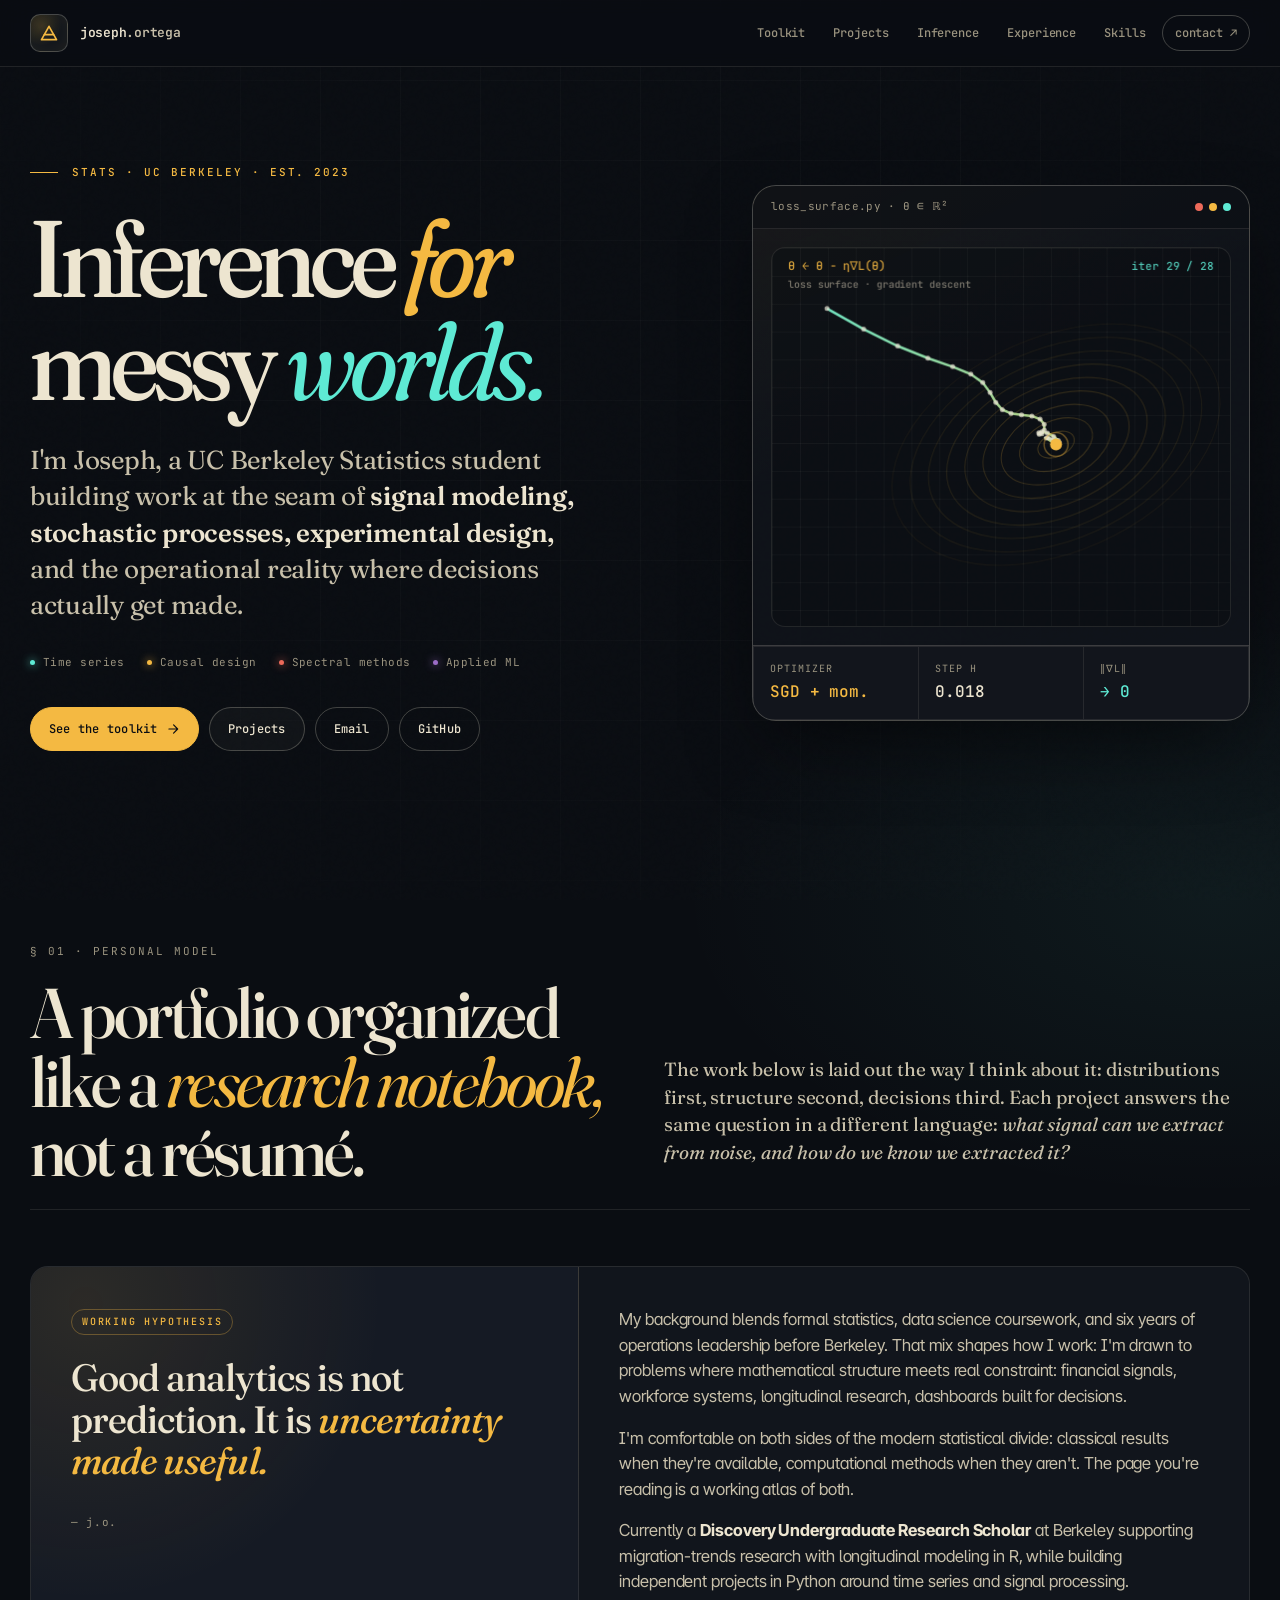
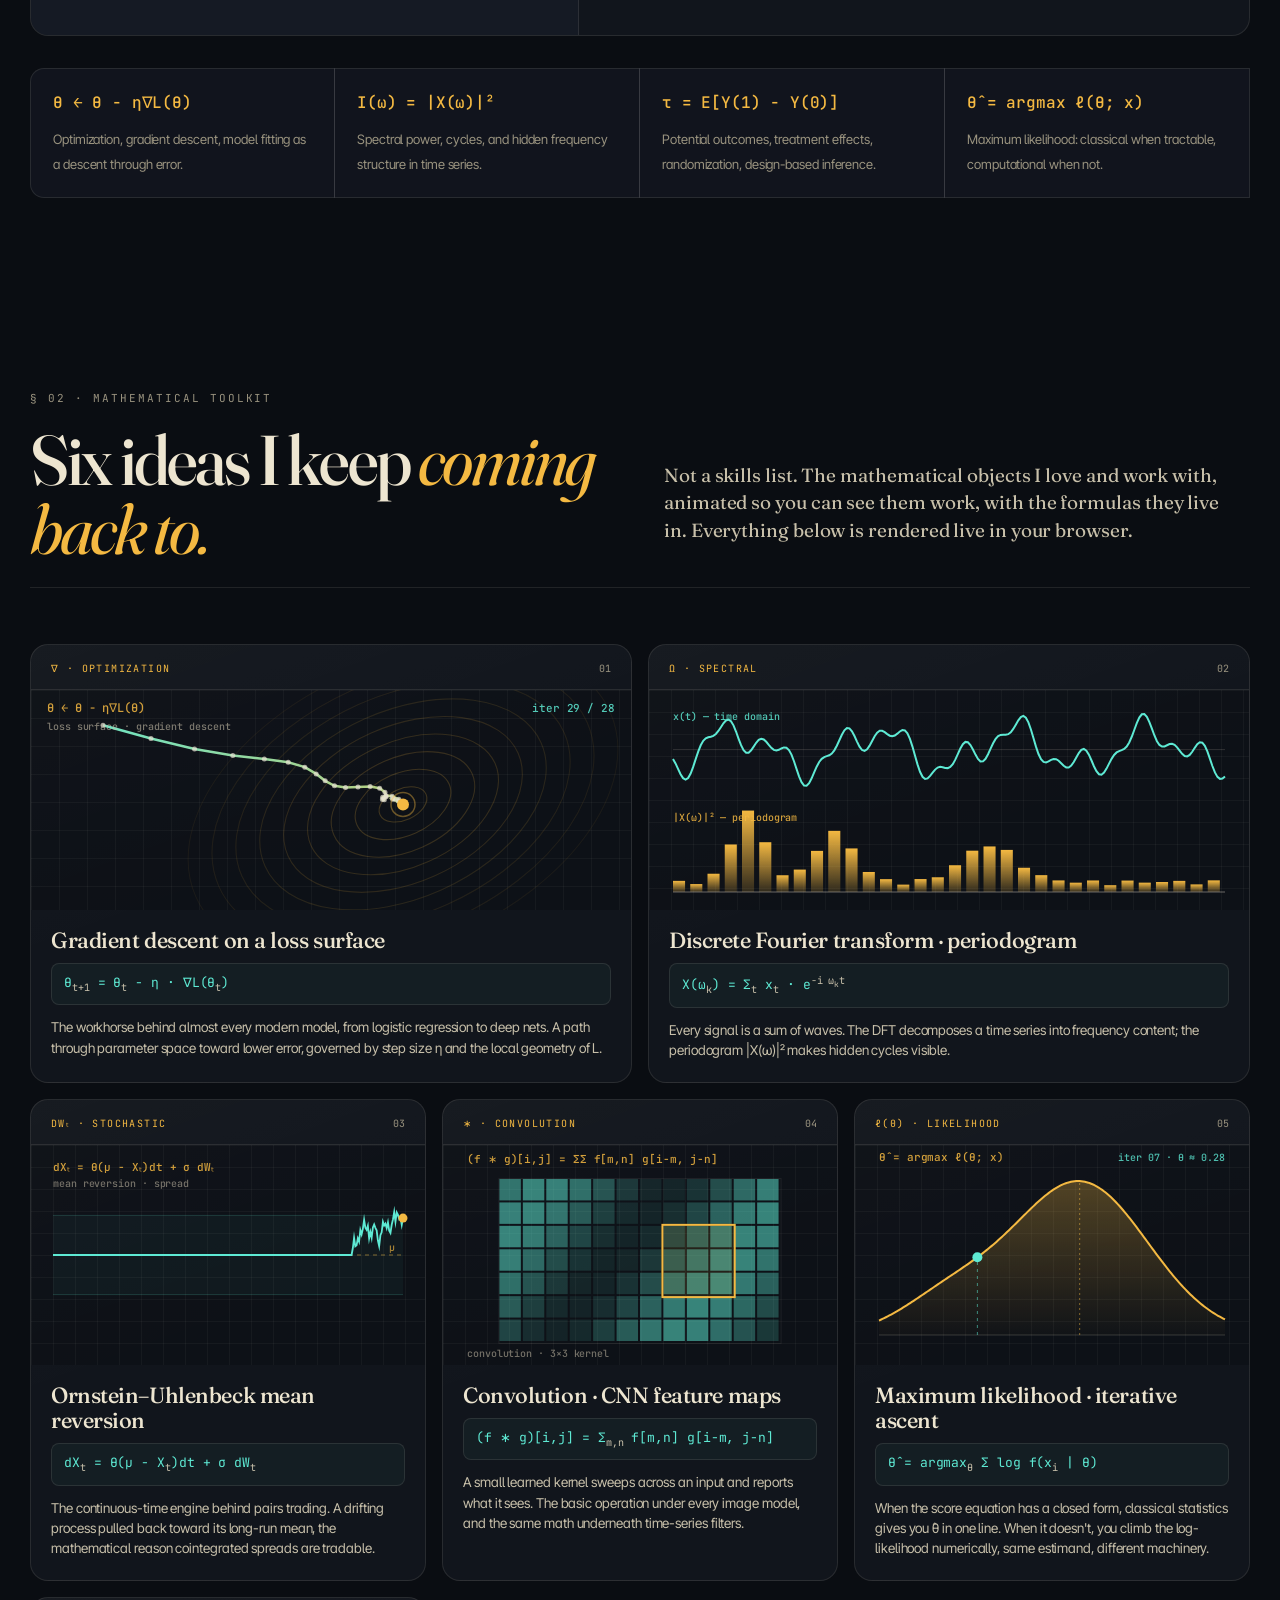
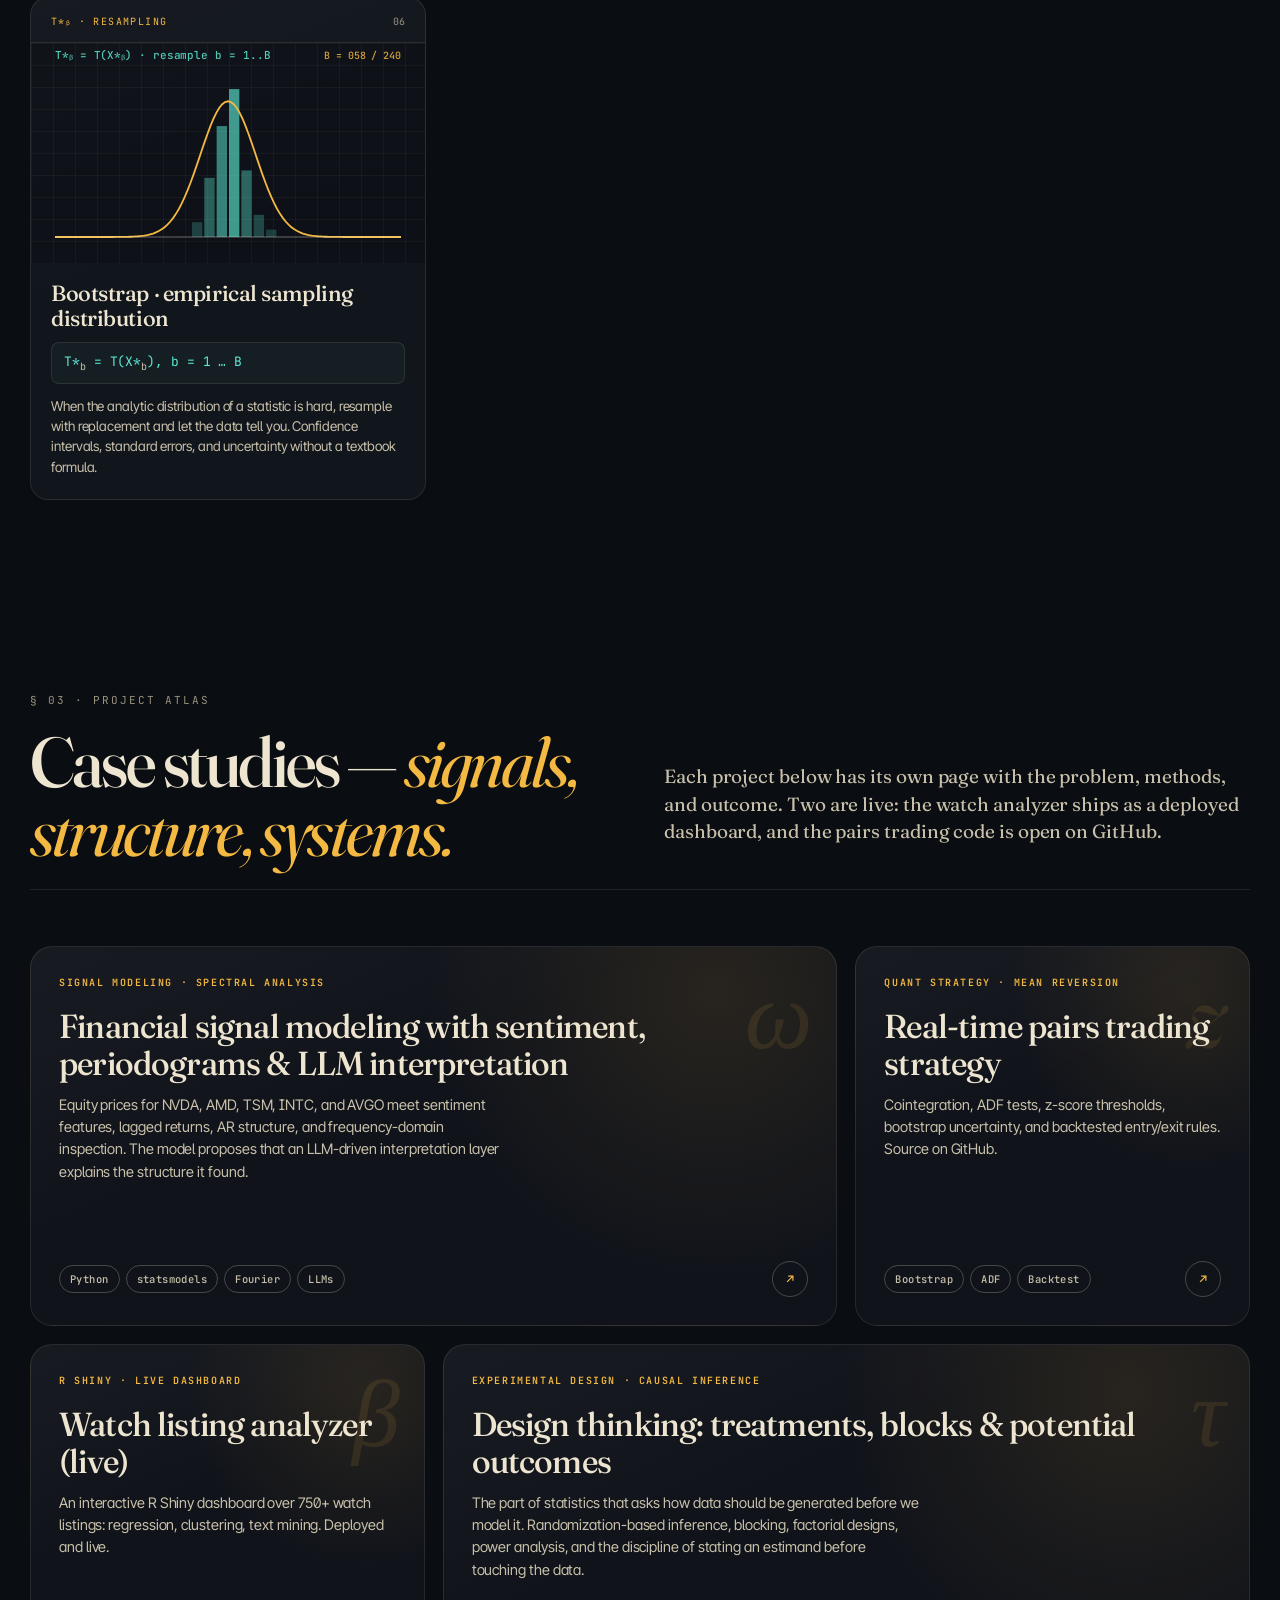
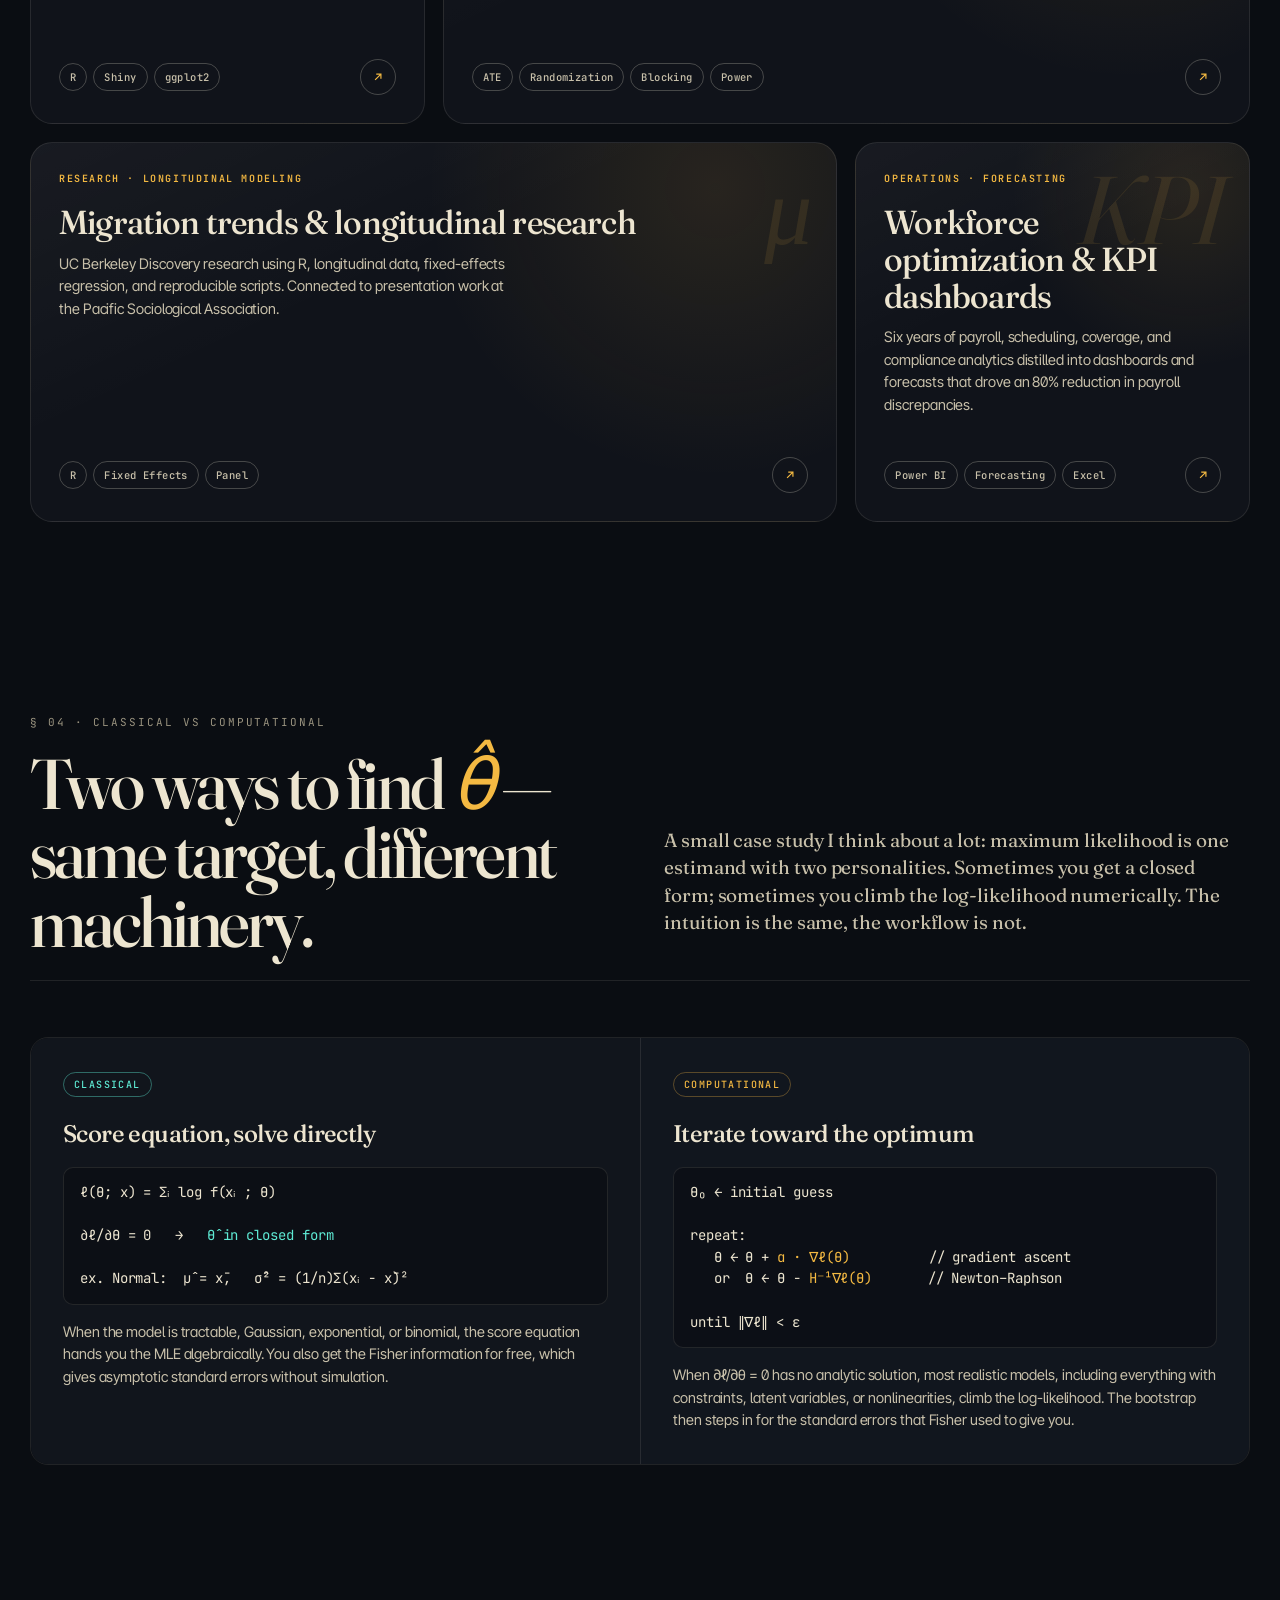
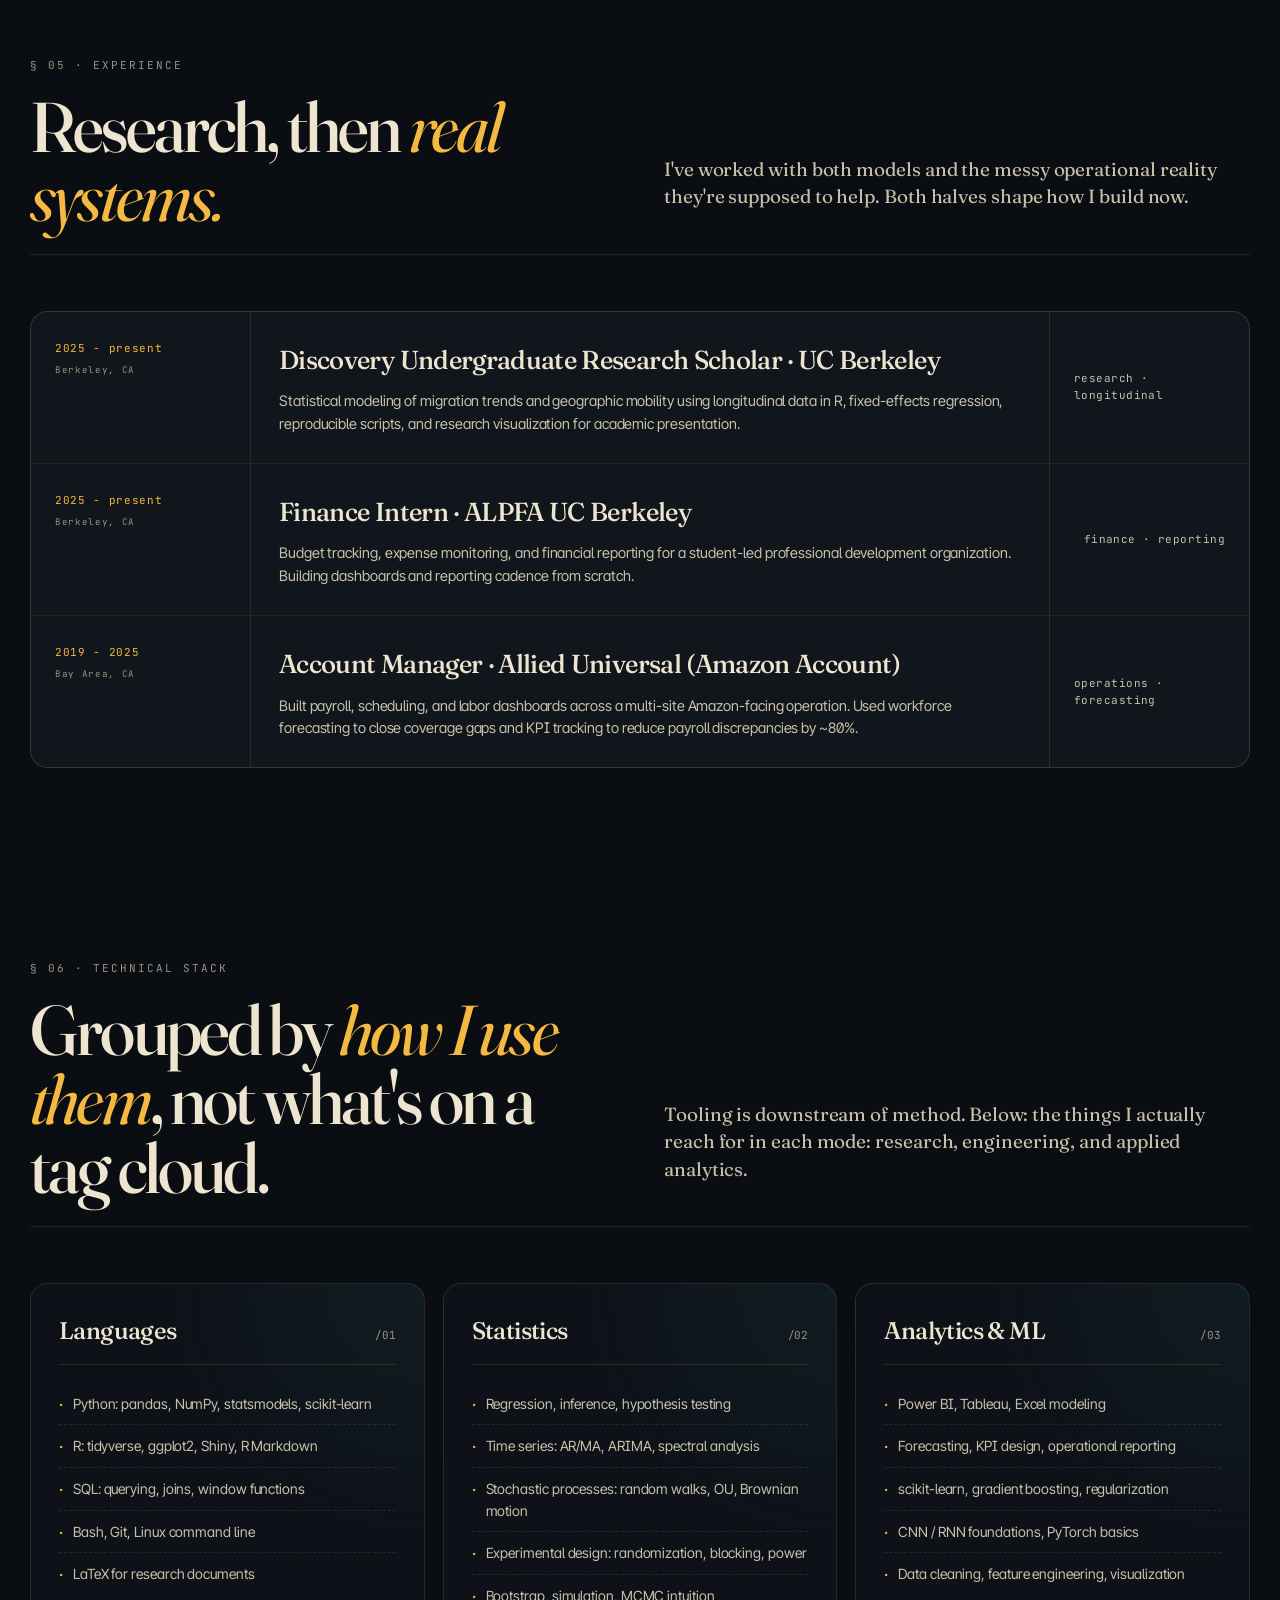
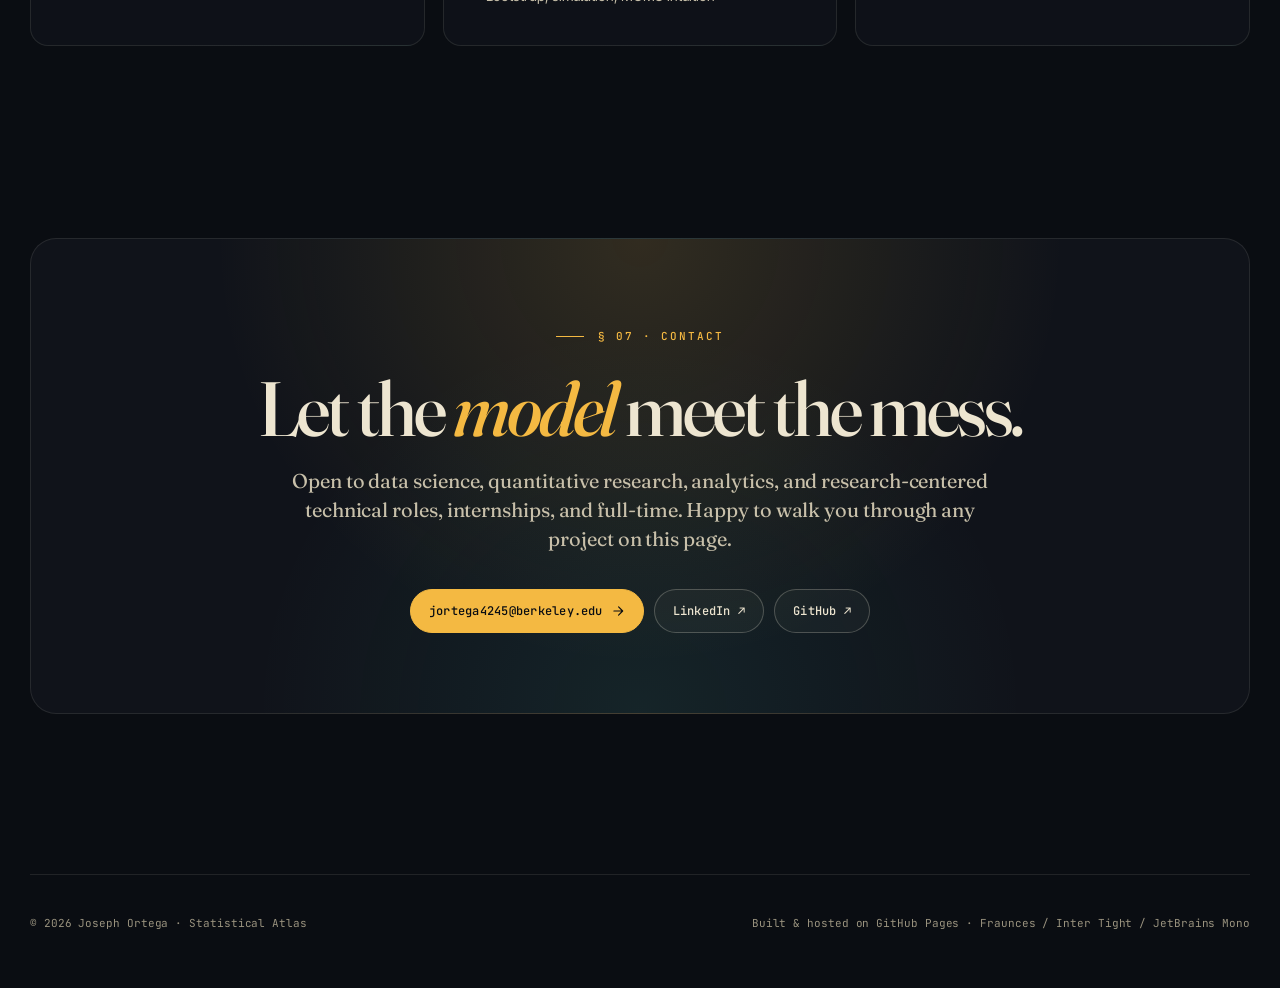
==== commit f2de12ac: "Update title format in index.html" ====
--- a/index.html
+++ b/index.html
@@ -3,7 +3,7 @@
 <head>
   <meta charset="utf-8" />
   <meta name="viewport" content="width=device-width, initial-scale=1" />
-  <title>Joseph Ortega — Statistical Atlas</title>
+  <title>Joseph Ortega; Statistical Atlas</title>
   <meta name="description" content="Joseph Ortega — UC Berkeley Statistics. A working portfolio of gradient descent, spectral methods, stochastic processes, experimental design, and applied analytics." />
   <meta property="og:title" content="Joseph Ortega — Statistical Atlas" />
   <meta property="og:description" content="A working portfolio of gradient descent, spectral methods, stochastic processes, experimental design, and applied analytics." />
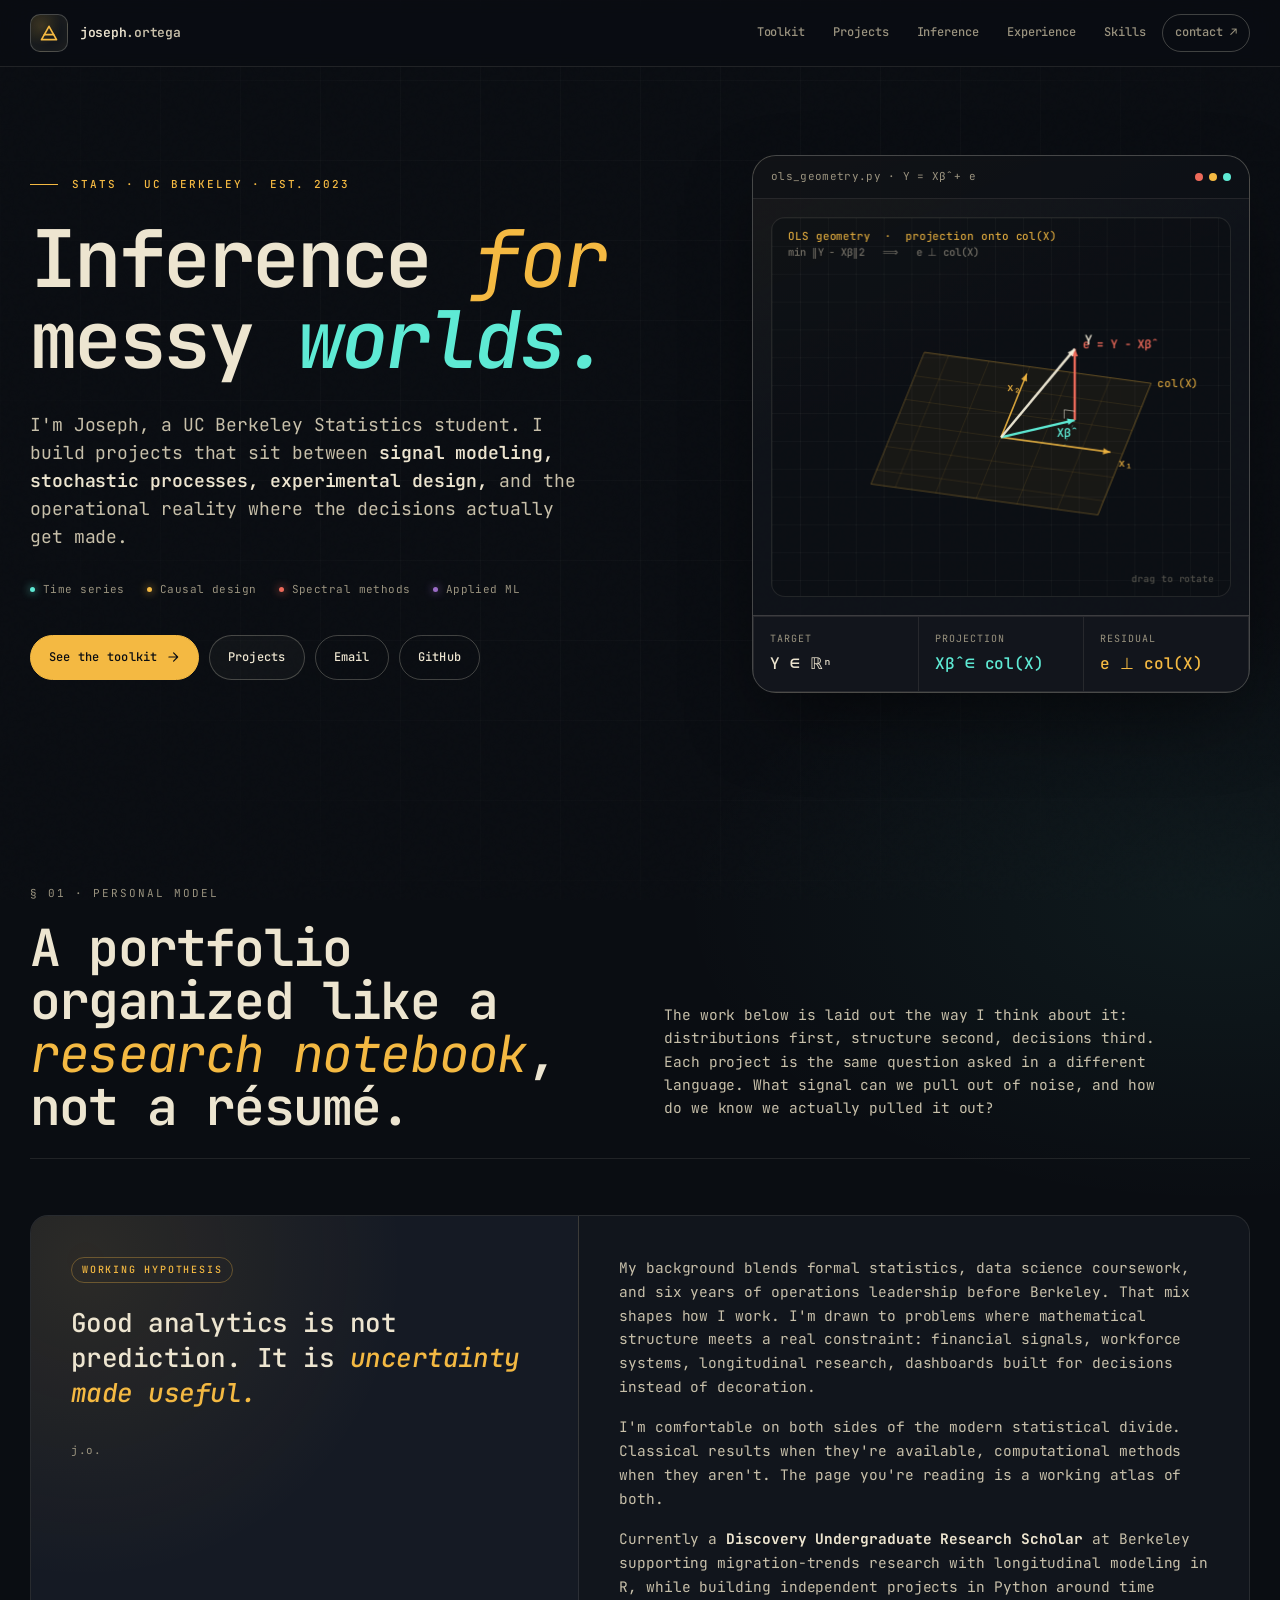
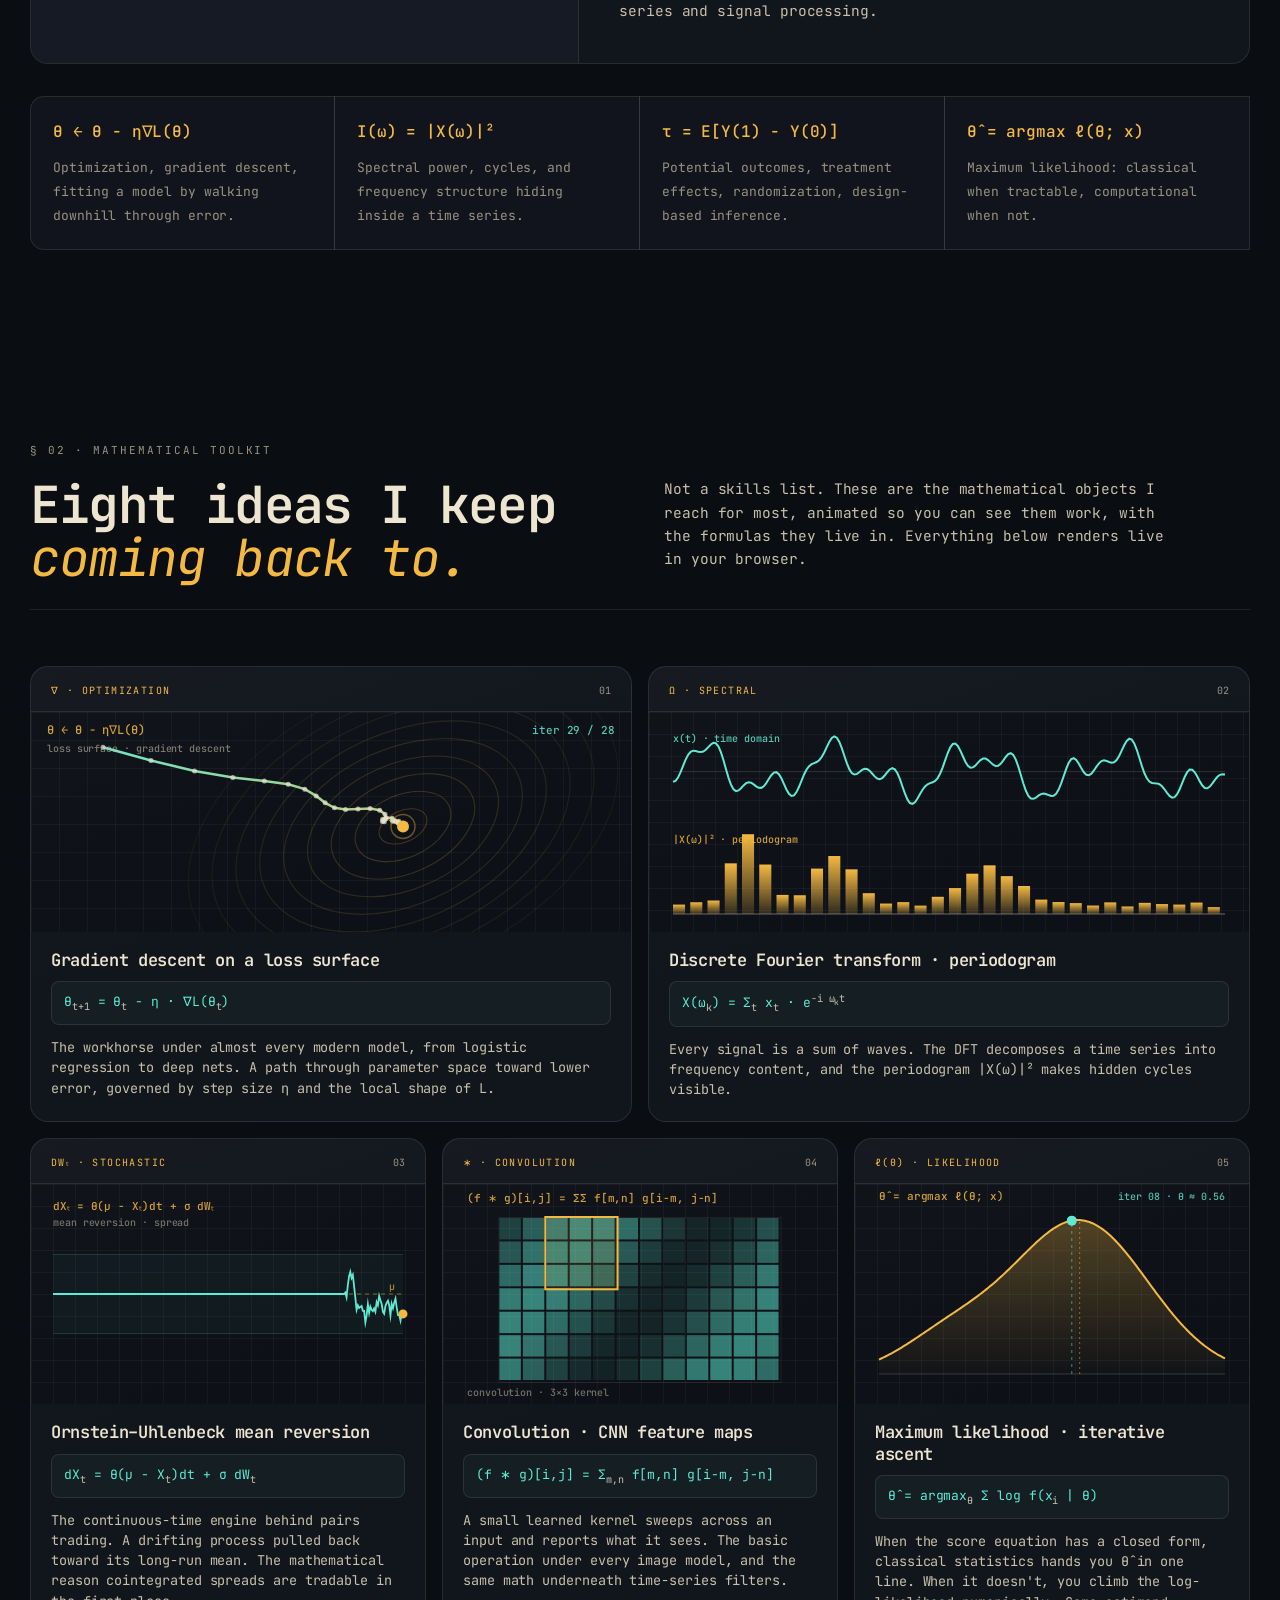
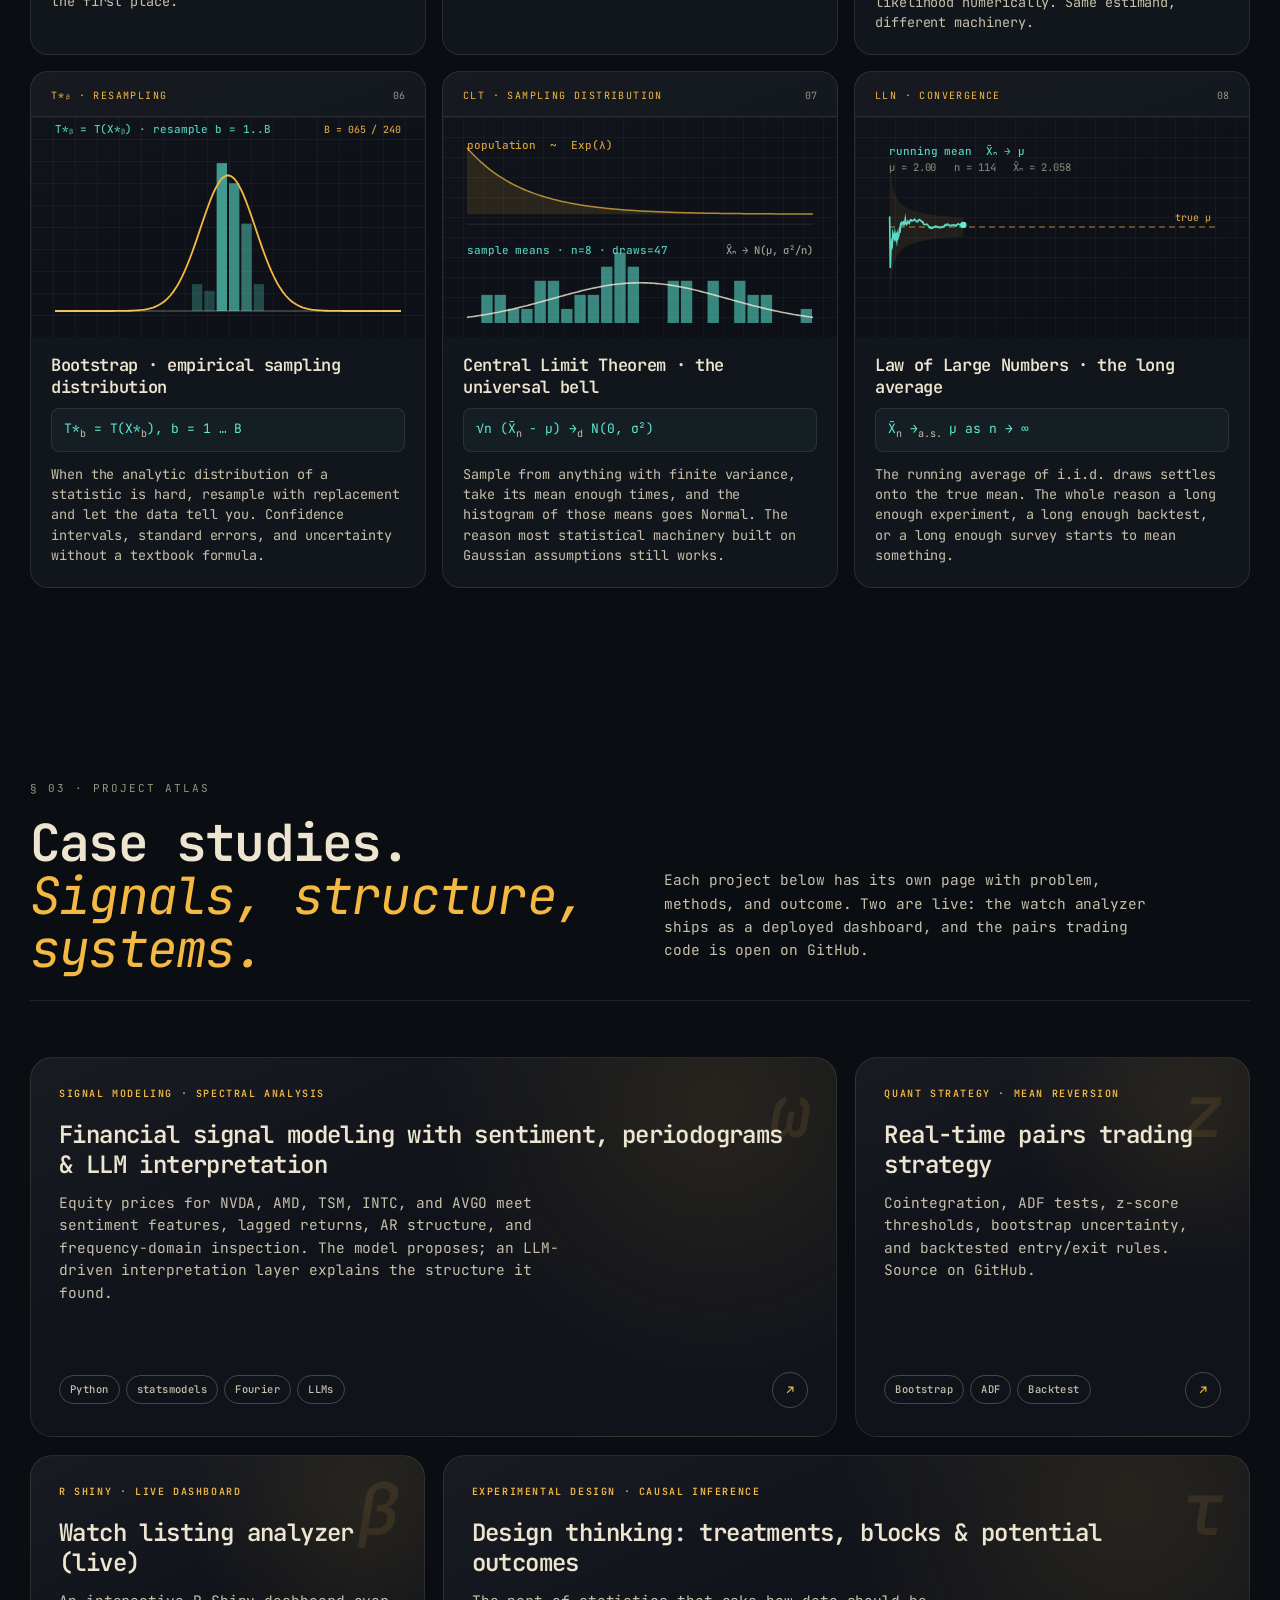
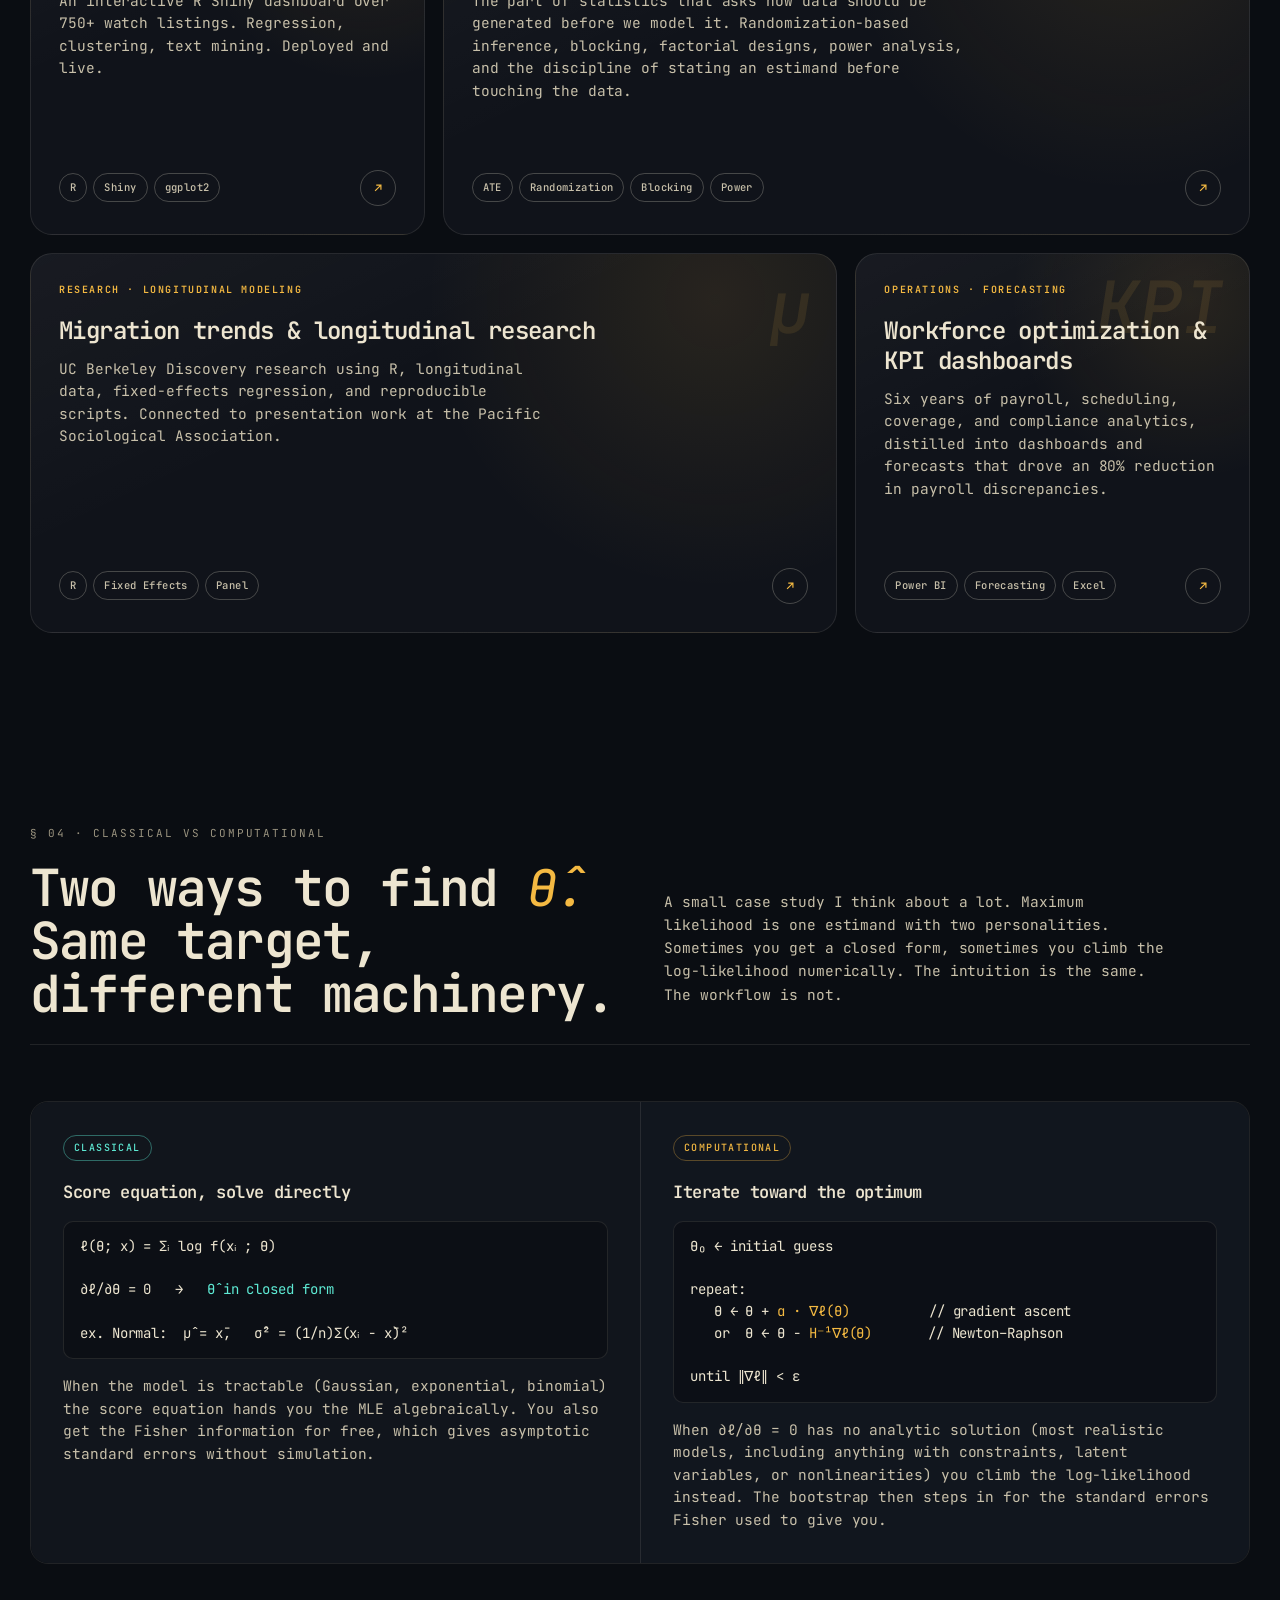
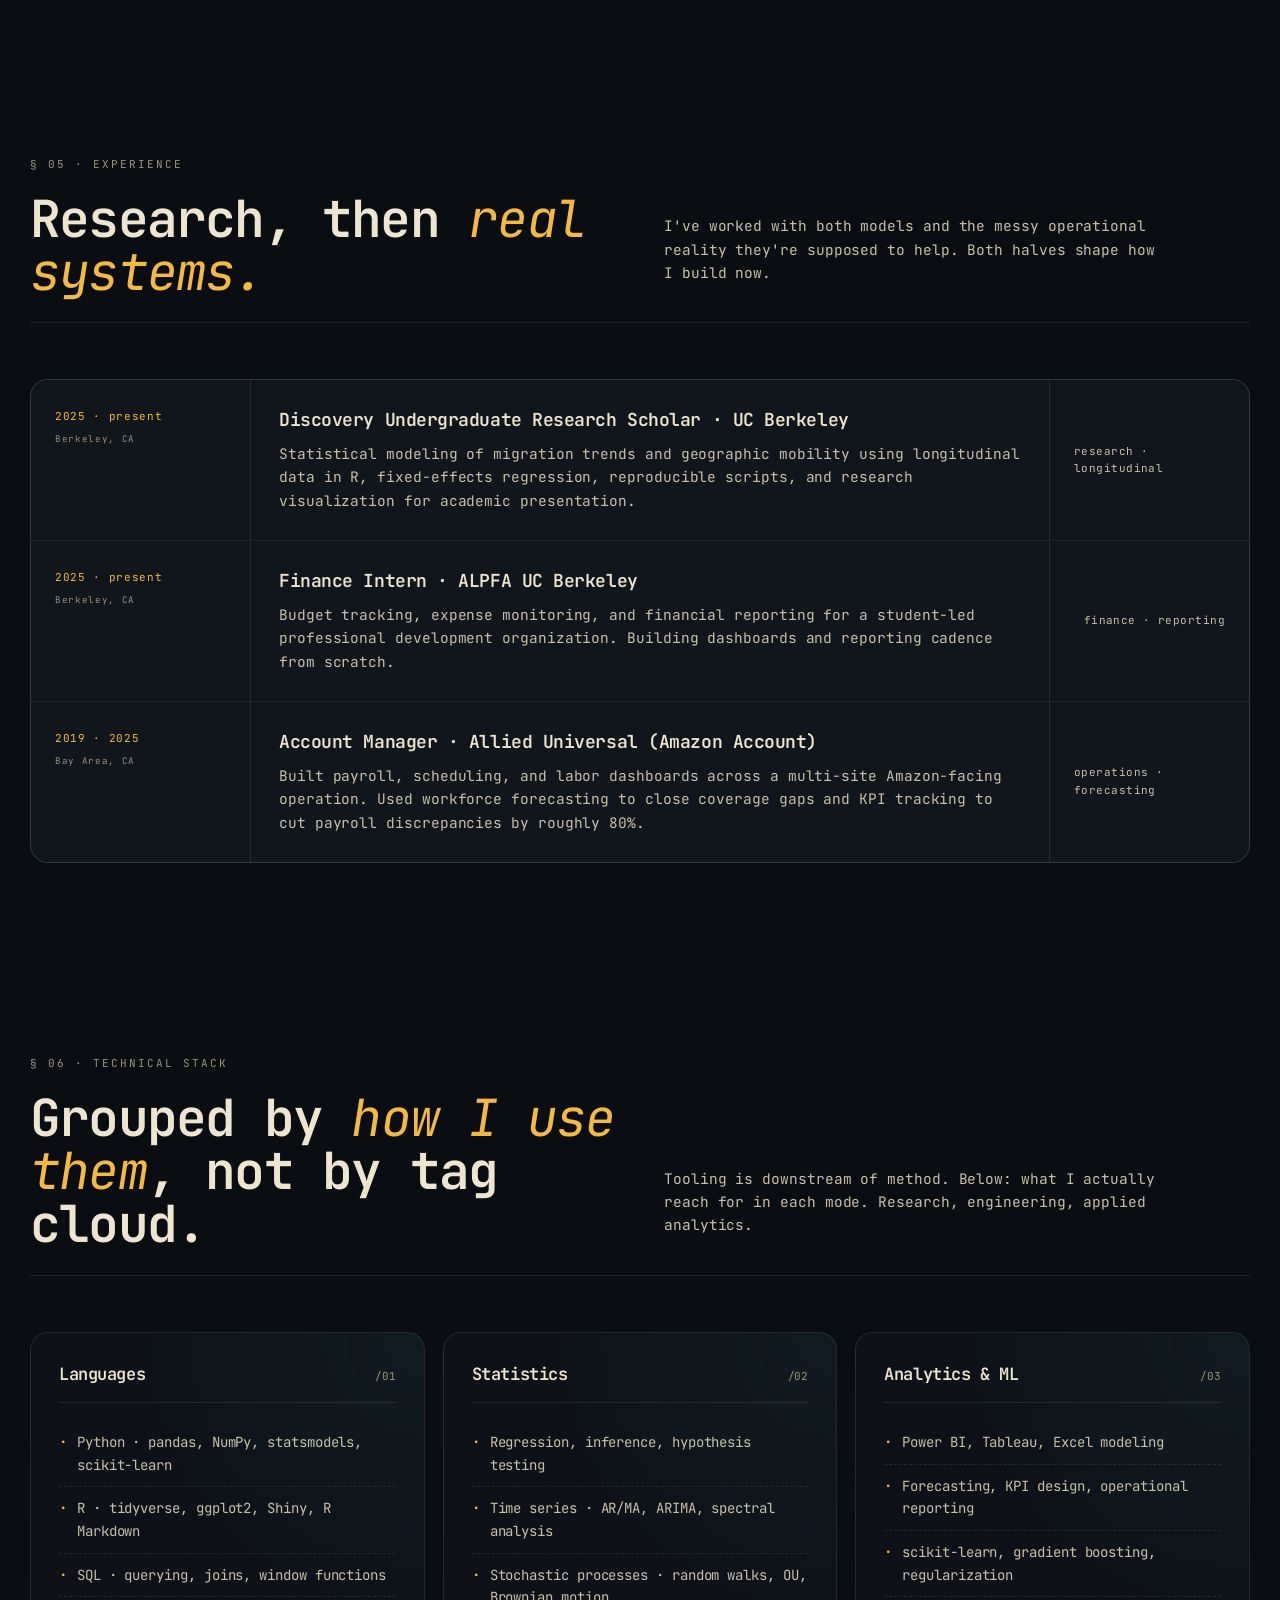
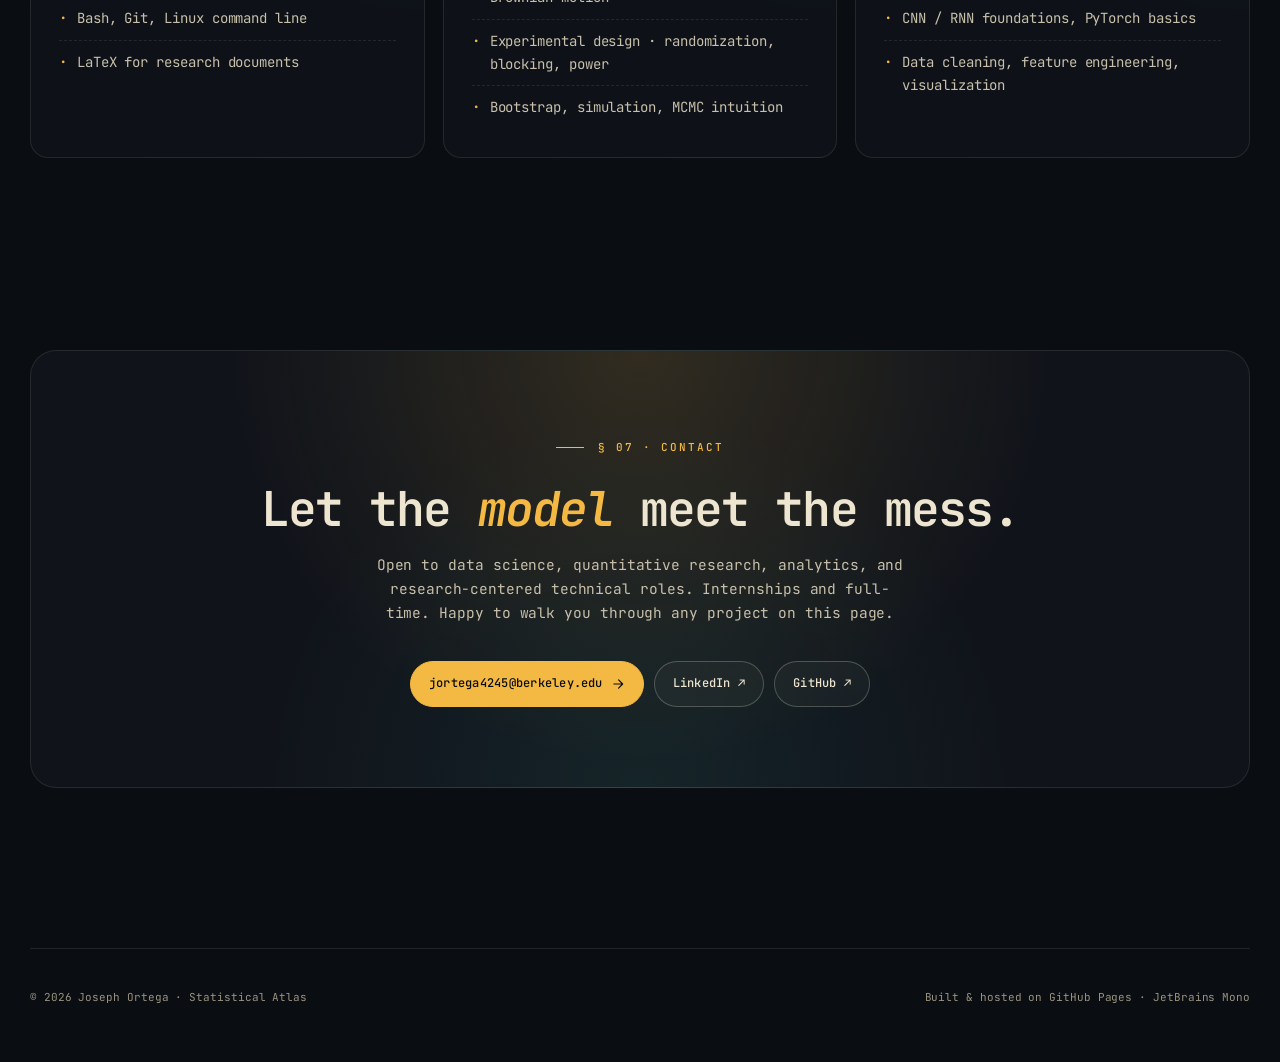
==== commit 1c4be158: "Add files via upload" ====
--- a/index.html
+++ b/index.html
@@ -3,16 +3,16 @@
 <head>
   <meta charset="utf-8" />
   <meta name="viewport" content="width=device-width, initial-scale=1" />
-  <title>Joseph Ortega; Statistical Atlas</title>
-  <meta name="description" content="Joseph Ortega — UC Berkeley Statistics. A working portfolio of gradient descent, spectral methods, stochastic processes, experimental design, and applied analytics." />
-  <meta property="og:title" content="Joseph Ortega — Statistical Atlas" />
+  <title>Joseph Ortega · Statistical Atlas</title>
+  <meta name="description" content="Joseph Ortega · UC Berkeley Statistics. A working portfolio of gradient descent, spectral methods, stochastic processes, experimental design, and applied analytics." />
+  <meta property="og:title" content="Joseph Ortega · Statistical Atlas" />
   <meta property="og:description" content="A working portfolio of gradient descent, spectral methods, stochastic processes, experimental design, and applied analytics." />
   <meta property="og:type" content="website" />
   <meta property="og:image" content="https://avatars.githubusercontent.com/u/205101047?v=4" />
   <meta name="theme-color" content="#0a0d12" />
   <link rel="preconnect" href="https://fonts.googleapis.com">
   <link rel="preconnect" href="https://fonts.gstatic.com" crossorigin>
-  <link href="https://fonts.googleapis.com/css2?family=Fraunces:ital,opsz,wght,SOFT@0,9..144,300..900,0..100;1,9..144,300..900,0..100&family=Inter+Tight:wght@400;500;600;700&family=JetBrains+Mono:wght@400;500;600&display=swap" rel="stylesheet">
+  <link href="https://fonts.googleapis.com/css2?family=JetBrains+Mono:ital,wght@0,400;0,500;0,600;0,700;1,400;1,500;1,600&display=swap" rel="stylesheet">
   <link rel="stylesheet" href="assets/styles.css" />
 </head>
 <body>
@@ -43,14 +43,14 @@
 
   <main id="main">
 
-    <!-- ── HERO ── -->
+    <!-- HERO -->
     <section class="hero container" id="top">
       <div class="hero-grid">
         <div class="reveal">
           <div class="eyebrow">stats · uc berkeley · est. 2023</div>
           <h1>Inference <em>for</em> messy <span class="accent">worlds.</span></h1>
           <p class="hero-copy">
-            I'm Joseph, a UC Berkeley Statistics student building work at the seam of <strong>signal modeling, stochastic processes, experimental design,</strong> and the operational reality where decisions actually get made.
+            I'm Joseph, a UC Berkeley Statistics student. I build projects that sit between <strong>signal modeling, stochastic processes, experimental design,</strong> and the operational reality where the decisions actually get made.
           </p>
           <div class="hero-meta">
             <span>Time series</span>
@@ -69,32 +69,32 @@
           </div>
         </div>
 
-        <aside class="lab reveal" aria-label="Live gradient descent visualization">
+        <aside class="lab reveal" aria-label="Interactive OLS geometry visualization">
           <div class="lab-bar">
-            <span>loss_surface.py · θ ∈ ℝ²</span>
+            <span>ols_geometry.py · Y = Xβ̂ + e</span>
             <span class="dots" aria-hidden="true"><i></i><i></i><i></i></span>
           </div>
           <div class="lab-stage">
-            <canvas data-viz="gradient" aria-hidden="true"></canvas>
+            <canvas data-viz="ols3d" aria-label="Rotatable 3D visualization of OLS projection geometry"></canvas>
           </div>
           <div class="lab-readout">
-            <div class="cell"><div class="k">optimizer</div><div class="v amber">SGD + mom.</div></div>
-            <div class="cell"><div class="k">step η</div><div class="v">0.018</div></div>
-            <div class="cell"><div class="k">‖∇L‖</div><div class="v cyan">→ 0</div></div>
+            <div class="cell"><div class="k">target</div><div class="v">Y ∈ ℝⁿ</div></div>
+            <div class="cell"><div class="k">projection</div><div class="v cyan">Xβ̂ ∈ col(X)</div></div>
+            <div class="cell"><div class="k">residual</div><div class="v amber">e ⊥ col(X)</div></div>
           </div>
         </aside>
       </div>
     </section>
 
-    <!-- ── PERSONAL MODEL ── -->
+    <!-- PERSONAL MODEL -->
     <section class="section container" id="model">
       <div class="section-head reveal">
         <div>
           <div class="section-num">§ 01 · personal model</div>
-          <h2>A portfolio organized like a <em>research notebook,</em> not a résumé.</h2>
+          <h2>A portfolio organized like a <em>research notebook</em>, not a résumé.</h2>
         </div>
         <p class="lede">
-          The work below is laid out the way I think about it: distributions first, structure second, decisions third. Each project answers the same question in a different language: <em>what signal can we extract from noise, and how do we know we extracted it?</em>
+          The work below is laid out the way I think about it: distributions first, structure second, decisions third. Each project is the same question asked in a different language. What signal can we pull out of noise, and how do we know we actually pulled it out?
         </p>
       </div>
 
@@ -102,11 +102,11 @@
         <div class="about-note">
           <span class="tag">working hypothesis</span>
           <p class="pull">Good analytics is not prediction. It is <em>uncertainty made useful.</em></p>
-          <div class="sig">— j.o.</div>
+          <div class="sig">j.o.</div>
         </div>
         <div class="about-body">
-          <p>My background blends formal statistics, data science coursework, and six years of operations leadership before Berkeley. That mix shapes how I work: I'm drawn to problems where mathematical structure meets real constraint: financial signals, workforce systems, longitudinal research, dashboards built for decisions.</p>
-          <p>I'm comfortable on both sides of the modern statistical divide: classical results when they're available, computational methods when they aren't. The page you're reading is a working atlas of both.</p>
+          <p>My background blends formal statistics, data science coursework, and six years of operations leadership before Berkeley. That mix shapes how I work. I'm drawn to problems where mathematical structure meets a real constraint: financial signals, workforce systems, longitudinal research, dashboards built for decisions instead of decoration.</p>
+          <p>I'm comfortable on both sides of the modern statistical divide. Classical results when they're available, computational methods when they aren't. The page you're reading is a working atlas of both.</p>
           <p>Currently a <strong>Discovery Undergraduate Research Scholar</strong> at Berkeley supporting migration-trends research with longitudinal modeling in R, while building independent projects in Python around time series and signal processing.</p>
         </div>
       </div>
@@ -114,11 +114,11 @@
       <div class="formula-strip reveal" aria-label="Core statistical ideas">
         <div class="formula">
           <code>θ ← θ − η∇L(θ)</code>
-          <span>Optimization, gradient descent, model fitting as a descent through error.</span>
+          <span>Optimization, gradient descent, fitting a model by walking downhill through error.</span>
         </div>
         <div class="formula">
           <code>I(ω) = |X(ω)|²</code>
-          <span>Spectral power, cycles, and hidden frequency structure in time series.</span>
+          <span>Spectral power, cycles, and frequency structure hiding inside a time series.</span>
         </div>
         <div class="formula">
           <code>τ = E[Y(1) − Y(0)]</code>
@@ -131,15 +131,15 @@
       </div>
     </section>
 
-    <!-- ── MATH TOOLKIT (the showpiece) ── -->
+    <!-- MATH TOOLKIT -->
     <section class="section container" id="toolkit">
       <div class="section-head reveal">
         <div>
           <div class="section-num">§ 02 · mathematical toolkit</div>
-          <h2>Six ideas I keep <em>coming back to.</em></h2>
+          <h2>Eight ideas I keep <em>coming back to.</em></h2>
         </div>
         <p class="lede">
-          Not a skills list. The mathematical objects I love and work with, animated so you can see them work, with the formulas they live in. Everything below is rendered live in your browser.
+          Not a skills list. These are the mathematical objects I reach for most, animated so you can see them work, with the formulas they live in. Everything below renders live in your browser.
         </p>
       </div>
 
@@ -154,7 +154,7 @@
           <div class="tool-body">
             <h3>Gradient descent on a loss surface</h3>
             <span class="eq">θ<sub>t+1</sub> = θ<sub>t</sub> − η · ∇L(θ<sub>t</sub>)</span>
-            <p>The workhorse behind almost every modern model, from logistic regression to deep nets. A path through parameter space toward lower error, governed by step size η and the local geometry of L.</p>
+            <p>The workhorse under almost every modern model, from logistic regression to deep nets. A path through parameter space toward lower error, governed by step size η and the local shape of L.</p>
           </div>
         </article>
 
@@ -167,7 +167,7 @@
           <div class="tool-body">
             <h3>Discrete Fourier transform · periodogram</h3>
             <span class="eq">X(ω<sub>k</sub>) = Σ<sub>t</sub> x<sub>t</sub> · e<sup>−i ω<sub>k</sub>t</sup></span>
-            <p>Every signal is a sum of waves. The DFT decomposes a time series into frequency content; the periodogram |X(ω)|² makes hidden cycles visible.</p>
+            <p>Every signal is a sum of waves. The DFT decomposes a time series into frequency content, and the periodogram |X(ω)|² makes hidden cycles visible.</p>
           </div>
         </article>
 
@@ -180,7 +180,7 @@
           <div class="tool-body">
             <h3>Ornstein–Uhlenbeck mean reversion</h3>
             <span class="eq">dX<sub>t</sub> = θ(μ − X<sub>t</sub>)dt + σ dW<sub>t</sub></span>
-            <p>The continuous-time engine behind pairs trading. A drifting process pulled back toward its long-run mean, the mathematical reason cointegrated spreads are tradable.</p>
+            <p>The continuous-time engine behind pairs trading. A drifting process pulled back toward its long-run mean. The mathematical reason cointegrated spreads are tradable in the first place.</p>
           </div>
         </article>
 
@@ -206,7 +206,7 @@
           <div class="tool-body">
             <h3>Maximum likelihood · iterative ascent</h3>
             <span class="eq">θ̂ = argmax<sub>θ</sub> Σ log f(x<sub>i</sub> | θ)</span>
-            <p>When the score equation has a closed form, classical statistics gives you θ̂ in one line. When it doesn't, you climb the log-likelihood numerically, same estimand, different machinery.</p>
+            <p>When the score equation has a closed form, classical statistics hands you θ̂ in one line. When it doesn't, you climb the log-likelihood numerically. Same estimand, different machinery.</p>
           </div>
         </article>
 
@@ -223,18 +223,44 @@
           </div>
         </article>
 
-      </div>
-    </section>
-
-    <!-- ── PROJECTS ── -->
+        <article class="tool reveal">
+          <div class="tool-head">
+            <span class="label">CLT · sampling distribution</span>
+            <span class="num">07</span>
+          </div>
+          <canvas class="tool-canvas" data-viz="clt" aria-label="Central limit theorem demonstration"></canvas>
+          <div class="tool-body">
+            <h3>Central Limit Theorem · the universal bell</h3>
+            <span class="eq">√n (X̄<sub>n</sub> − μ) →<sub>d</sub> N(0, σ²)</span>
+            <p>Sample from anything with finite variance, take its mean enough times, and the histogram of those means goes Normal. The reason most statistical machinery built on Gaussian assumptions still works.</p>
+          </div>
+        </article>
+
+        <article class="tool reveal">
+          <div class="tool-head">
+            <span class="label">LLN · convergence</span>
+            <span class="num">08</span>
+          </div>
+          <canvas class="tool-canvas" data-viz="lln" aria-label="Law of large numbers convergence"></canvas>
+          <div class="tool-body">
+            <h3>Law of Large Numbers · the long average</h3>
+            <span class="eq">X̄<sub>n</sub> →<sub>a.s.</sub> μ   as   n → ∞</span>
+            <p>The running average of i.i.d. draws settles onto the true mean. The whole reason a long enough experiment, a long enough backtest, or a long enough survey starts to mean something.</p>
+          </div>
+        </article>
+
+      </div>
+    </section>
+
+    <!-- PROJECTS -->
     <section class="section container" id="projects">
       <div class="section-head reveal">
         <div>
           <div class="section-num">§ 03 · project atlas</div>
-          <h2>Case studies — <em>signals, structure, systems.</em></h2>
+          <h2>Case studies. <em>Signals, structure, systems.</em></h2>
         </div>
         <p class="lede">
-          Each project below has its own page with the problem, methods, and outcome. Two are live: the watch analyzer ships as a deployed dashboard, and the pairs trading code is open on GitHub.
+          Each project below has its own page with problem, methods, and outcome. Two are live: the watch analyzer ships as a deployed dashboard, and the pairs trading code is open on GitHub.
         </p>
       </div>
 
@@ -244,7 +270,7 @@
           <span class="proj-symbol" aria-hidden="true">ω</span>
           <div class="proj-kicker">signal modeling · spectral analysis</div>
           <h3>Financial signal modeling with sentiment, periodograms &amp; LLM interpretation</h3>
-          <p>Equity prices for NVDA, AMD, TSM, INTC, and AVGO meet sentiment features, lagged returns, AR structure, and frequency-domain inspection. The model proposes that an LLM-driven interpretation layer explains the structure it found.</p>
+          <p>Equity prices for NVDA, AMD, TSM, INTC, and AVGO meet sentiment features, lagged returns, AR structure, and frequency-domain inspection. The model proposes; an LLM-driven interpretation layer explains the structure it found.</p>
           <div class="proj-foot">
             <div class="proj-tags">
               <span class="tag">Python</span><span class="tag">statsmodels</span><span class="tag">Fourier</span><span class="tag">LLMs</span>
@@ -274,7 +300,7 @@
           <span class="proj-symbol" aria-hidden="true">β</span>
           <div class="proj-kicker">R Shiny · live dashboard</div>
           <h3>Watch listing analyzer (live)</h3>
-          <p>An interactive R Shiny dashboard over 750+ watch listings: regression, clustering, text mining. Deployed and live.</p>
+          <p>An interactive R Shiny dashboard over 750+ watch listings. Regression, clustering, text mining. Deployed and live.</p>
           <div class="proj-foot">
             <div class="proj-tags">
               <span class="tag">R</span><span class="tag">Shiny</span><span class="tag">ggplot2</span>
@@ -319,7 +345,7 @@
           <span class="proj-symbol" aria-hidden="true">KPI</span>
           <div class="proj-kicker">operations · forecasting</div>
           <h3>Workforce optimization &amp; KPI dashboards</h3>
-          <p>Six years of payroll, scheduling, coverage, and compliance analytics distilled into dashboards and forecasts that drove an 80% reduction in payroll discrepancies.</p>
+          <p>Six years of payroll, scheduling, coverage, and compliance analytics, distilled into dashboards and forecasts that drove an 80% reduction in payroll discrepancies.</p>
           <div class="proj-foot">
             <div class="proj-tags">
               <span class="tag">Power BI</span><span class="tag">Forecasting</span><span class="tag">Excel</span>
@@ -333,15 +359,15 @@
       </div>
     </section>
 
-    <!-- ── MLE CLASSICAL vs COMPUTATIONAL ── -->
+    <!-- MLE CLASSICAL vs COMPUTATIONAL -->
     <section class="section container" id="mle">
       <div class="section-head reveal">
         <div>
           <div class="section-num">§ 04 · classical vs computational</div>
-          <h2>Two ways to find <em>θ̂</em> — same target, different machinery.</h2>
+          <h2>Two ways to find <em>θ̂.</em> Same target, different machinery.</h2>
         </div>
         <p class="lede">
-          A small case study I think about a lot: maximum likelihood is one estimand with two personalities. Sometimes you get a closed form; sometimes you climb the log-likelihood numerically. The intuition is the same, the workflow is not.
+          A small case study I think about a lot. Maximum likelihood is one estimand with two personalities. Sometimes you get a closed form, sometimes you climb the log-likelihood numerically. The intuition is the same. The workflow is not.
         </p>
       </div>
 
@@ -355,7 +381,7 @@
 ∂ℓ/∂θ = 0   →   <em>θ̂ in closed form</em>
 
 ex. Normal:  μ̂ = x̄,   σ̂² = (1/n)Σ(xᵢ − x̄)²</pre>
-          <p>When the model is tractable, Gaussian, exponential, or binomial, the score equation hands you the MLE algebraically. You also get the Fisher information for free, which gives asymptotic standard errors without simulation.</p>
+          <p>When the model is tractable (Gaussian, exponential, binomial) the score equation hands you the MLE algebraically. You also get the Fisher information for free, which gives asymptotic standard errors without simulation.</p>
         </div>
 
         <div class="mle-col">
@@ -368,13 +394,13 @@
    or  θ ← θ − <em>H⁻¹∇ℓ(θ)</em>       // Newton–Raphson
 
 until ‖∇ℓ‖ &lt; ε</pre>
-          <p>When ∂ℓ/∂θ = 0 has no analytic solution, most realistic models, including everything with constraints, latent variables, or nonlinearities, climb the log-likelihood. The bootstrap then steps in for the standard errors that Fisher used to give you.</p>
-        </div>
-
-      </div>
-    </section>
-
-    <!-- ── EXPERIENCE ── -->
+          <p>When ∂ℓ/∂θ = 0 has no analytic solution (most realistic models, including anything with constraints, latent variables, or nonlinearities) you climb the log-likelihood instead. The bootstrap then steps in for the standard errors Fisher used to give you.</p>
+        </div>
+
+      </div>
+    </section>
+
+    <!-- EXPERIENCE -->
     <section class="section container" id="experience">
       <div class="section-head reveal">
         <div>
@@ -388,7 +414,7 @@
 
       <div class="timeline reveal">
         <article class="role">
-          <div class="role-when">2025 - present<small>Berkeley, CA</small></div>
+          <div class="role-when">2025 · present<small>Berkeley, CA</small></div>
           <div class="role-body">
             <h3>Discovery Undergraduate Research Scholar · UC Berkeley</h3>
             <p>Statistical modeling of migration trends and geographic mobility using longitudinal data in R, fixed-effects regression, reproducible scripts, and research visualization for academic presentation.</p>
@@ -396,7 +422,7 @@
           <div class="role-where">research · longitudinal</div>
         </article>
         <article class="role">
-          <div class="role-when">2025 - present<small>Berkeley, CA</small></div>
+          <div class="role-when">2025 · present<small>Berkeley, CA</small></div>
           <div class="role-body">
             <h3>Finance Intern · ALPFA UC Berkeley</h3>
             <p>Budget tracking, expense monitoring, and financial reporting for a student-led professional development organization. Building dashboards and reporting cadence from scratch.</p>
@@ -404,25 +430,25 @@
           <div class="role-where">finance · reporting</div>
         </article>
         <article class="role">
-          <div class="role-when">2019 - 2025<small>Bay Area, CA</small></div>
+          <div class="role-when">2019 · 2025<small>Bay Area, CA</small></div>
           <div class="role-body">
             <h3>Account Manager · Allied Universal (Amazon Account)</h3>
-            <p>Built payroll, scheduling, and labor dashboards across a multi-site Amazon-facing operation. Used workforce forecasting to close coverage gaps and KPI tracking to reduce payroll discrepancies by ~80%.</p>
+            <p>Built payroll, scheduling, and labor dashboards across a multi-site Amazon-facing operation. Used workforce forecasting to close coverage gaps and KPI tracking to cut payroll discrepancies by roughly 80%.</p>
           </div>
           <div class="role-where">operations · forecasting</div>
         </article>
       </div>
     </section>
 
-    <!-- ── SKILLS ── -->
+    <!-- SKILLS -->
     <section class="section container" id="skills">
       <div class="section-head reveal">
         <div>
           <div class="section-num">§ 06 · technical stack</div>
-          <h2>Grouped by <em>how I use them</em>, not what's on a tag cloud.</h2>
+          <h2>Grouped by <em>how I use them</em>, not by tag cloud.</h2>
         </div>
         <p class="lede">
-          Tooling is downstream of method. Below: the things I actually reach for in each mode: research, engineering, and applied analytics.
+          Tooling is downstream of method. Below: what I actually reach for in each mode. Research, engineering, applied analytics.
         </p>
       </div>
 
@@ -430,9 +456,9 @@
         <div class="skill reveal">
           <div class="h"><h3>Languages</h3><span class="num">/01</span></div>
           <ul>
-            <li>Python: pandas, NumPy, statsmodels, scikit-learn</li>
-            <li>R: tidyverse, ggplot2, Shiny, R Markdown</li>
-            <li>SQL: querying, joins, window functions</li>
+            <li>Python · pandas, NumPy, statsmodels, scikit-learn</li>
+            <li>R · tidyverse, ggplot2, Shiny, R Markdown</li>
+            <li>SQL · querying, joins, window functions</li>
             <li>Bash, Git, Linux command line</li>
             <li>LaTeX for research documents</li>
           </ul>
@@ -441,9 +467,9 @@
           <div class="h"><h3>Statistics</h3><span class="num">/02</span></div>
           <ul>
             <li>Regression, inference, hypothesis testing</li>
-            <li>Time series: AR/MA, ARIMA, spectral analysis</li>
-            <li>Stochastic processes: random walks, OU, Brownian motion</li>
-            <li>Experimental design: randomization, blocking, power</li>
+            <li>Time series · AR/MA, ARIMA, spectral analysis</li>
+            <li>Stochastic processes · random walks, OU, Brownian motion</li>
+            <li>Experimental design · randomization, blocking, power</li>
             <li>Bootstrap, simulation, MCMC intuition</li>
           </ul>
         </div>
@@ -460,12 +486,12 @@
       </div>
     </section>
 
-    <!-- ── CONTACT ── -->
+    <!-- CONTACT -->
     <section class="section container" id="contact">
       <div class="contact-card reveal">
         <div class="eyebrow">§ 07 · contact</div>
         <h2>Let the <em>model</em> meet the mess.</h2>
-        <p>Open to data science, quantitative research, analytics, and research-centered technical roles, internships, and full-time. Happy to walk you through any project on this page.</p>
+        <p>Open to data science, quantitative research, analytics, and research-centered technical roles. Internships and full-time. Happy to walk you through any project on this page.</p>
         <div class="actions" style="justify-content:center">
           <a class="btn primary" href="mailto:jortega4245@berkeley.edu">
             jortega4245@berkeley.edu
@@ -481,7 +507,7 @@
 
   <footer class="container footer">
     <div>© <span id="year"></span> Joseph Ortega · Statistical Atlas</div>
-    <div>Built &amp; hosted on GitHub Pages · Fraunces / Inter Tight / JetBrains Mono</div>
+    <div>Built &amp; hosted on GitHub Pages · JetBrains Mono</div>
   </footer>
 
   <script src="assets/script.js"></script>
--- a/assets/styles.css
+++ b/assets/styles.css
@@ -36,10 +36,10 @@
   --plum:       #9b6cc6;
   --moss:       #a3b97f;
 
-  /* type */
-  --serif: "Fraunces", "Newsreader", "Times New Roman", Georgia, serif;
-  --sans:  "Inter Tight", "Inter", system-ui, -apple-system, "Segoe UI", sans-serif;
-  --mono:  "JetBrains Mono", "IBM Plex Mono", ui-monospace, SFMono-Regular, Menlo, monospace;
+  /* type · single mono stack throughout */
+  --mono:  "JetBrains Mono", "IBM Plex Mono", ui-monospace, SFMono-Regular, Menlo, Consolas, monospace;
+  --serif: var(--mono);
+  --sans:  var(--mono);
 
   --max:   1220px;
   --max-narrow: 980px;
@@ -58,9 +58,9 @@
 body {
   min-height: 100vh;
   color: var(--text);
-  font-family: var(--sans);
-  font-size: 16px;
-  line-height: 1.55;
+  font-family: var(--mono);
+  font-size: 15px;
+  line-height: 1.62;
   letter-spacing: -0.005em;
   background: var(--ink);
   background-image:
@@ -68,7 +68,6 @@
     radial-gradient(900px 500px at 95% 10%, rgba(94, 234, 212, 0.06), transparent 60%),
     radial-gradient(800px 700px at 50% 110%, rgba(155, 108, 198, 0.07), transparent 55%);
   overflow-x: hidden;
-  font-feature-settings: "ss01", "ss02", "cv11";
   -webkit-font-smoothing: antialiased;
   -moz-osx-font-smoothing: grayscale;
 }
@@ -185,31 +184,28 @@
 
 h1 {
   margin: 0;
-  font-family: var(--serif);
-  font-weight: 500;
-  font-size: clamp(54px, 8.5vw, 116px);
-  line-height: 0.95;
+  font-family: var(--mono);
+  font-weight: 600;
+  font-size: clamp(40px, 6.2vw, 80px);
+  line-height: 1.02;
   letter-spacing: -0.045em;
-  font-variation-settings: "opsz" 144, "SOFT" 50;
-  max-width: 18ch;
+  max-width: 22ch;
 }
 h1 em {
   font-style: italic; font-weight: 400;
-  font-variation-settings: "opsz" 144, "SOFT" 100;
   color: var(--amber);
 }
-h1 .accent { color: var(--cyan); font-style: italic; font-weight: 400; }
+h1 .accent { color: var(--cyan); font-style: italic; font-weight: 500; }
 
 .hero-copy {
-  margin: 28px 0 0;
+  margin: 30px 0 0;
   max-width: 560px;
   color: var(--text-soft);
-  font-family: var(--serif);
-  font-size: clamp(20px, 2.1vw, 26px);
+  font-family: var(--mono);
+  font-size: clamp(15px, 1.5vw, 18px);
   font-weight: 400;
-  line-height: 1.4;
-  letter-spacing: -0.01em;
-  font-variation-settings: "opsz" 18;
+  line-height: 1.55;
+  letter-spacing: -0.005em;
 }
 .hero-copy strong { color: var(--text); font-weight: 600; }
 
@@ -331,19 +327,17 @@
 .section.inverted .section-num { color: var(--ink-mute); }
 .section-head h2 {
   margin: 0;
-  font-family: var(--serif); font-weight: 500;
-  font-size: clamp(42px, 5.5vw, 76px);
-  letter-spacing: -0.04em;
-  line-height: 0.98;
-  font-variation-settings: "opsz" 96;
+  font-family: var(--mono); font-weight: 600;
+  font-size: clamp(30px, 4.0vw, 52px);
+  letter-spacing: -0.035em;
+  line-height: 1.04;
 }
 .section-head h2 em { font-style: italic; color: var(--amber); font-weight: 400; }
 .section.inverted .section-head h2 em { color: var(--amber-deep); }
 .section-head .lede {
   color: var(--text-soft);
-  font-family: var(--serif); font-size: 19px; line-height: 1.45;
-  max-width: 48ch;
-  font-variation-settings: "opsz" 18;
+  font-family: var(--mono); font-size: 14.5px; line-height: 1.6;
+  max-width: 56ch;
 }
 .section.inverted .section-head .lede { color: var(--ink-mute); }
 
@@ -374,11 +368,10 @@
 }
 .about-note .pull {
   margin: 0;
-  font-family: var(--serif); font-weight: 500;
-  font-size: clamp(28px, 3vw, 38px);
-  line-height: 1.1;
-  letter-spacing: -0.025em;
-  font-variation-settings: "opsz" 60;
+  font-family: var(--mono); font-weight: 500;
+  font-size: clamp(20px, 2.1vw, 26px);
+  line-height: 1.35;
+  letter-spacing: -0.02em;
 }
 .about-note .pull em { font-style: italic; color: var(--amber); }
 .about-note .sig {
@@ -387,7 +380,7 @@
   letter-spacing: 0.06em;
 }
 
-.about-body { padding: 40px; color: var(--text-soft); font-size: 16.5px; }
+.about-body { padding: 40px; color: var(--text-soft); font-size: 14.5px; line-height: 1.65; }
 .about-body p { margin: 0 0 16px; }
 .about-body p:last-child { margin-bottom: 0; }
 .about-body strong { color: var(--text); }
@@ -419,7 +412,7 @@
   color: var(--text-mute); font-size: 13px; line-height: 1.45;
 }
 
-/* ── MATH TOOLKIT — the showpiece ── */
+/* ── MATH TOOLKIT · the showpiece ── */
 .toolkit {
   display: grid;
   grid-template-columns: repeat(6, 1fr);
@@ -461,9 +454,8 @@
 .tool-body { padding: 18px 20px 22px; }
 .tool-body h3 {
   margin: 0 0 10px;
-  font-family: var(--serif); font-weight: 500;
-  font-size: 22px; line-height: 1.15; letter-spacing: -0.02em;
-  font-variation-settings: "opsz" 36;
+  font-family: var(--mono); font-weight: 600;
+  font-size: 17px; line-height: 1.25; letter-spacing: -0.02em;
 }
 .tool-body .eq {
   display: block;
@@ -513,11 +505,10 @@
 }
 .proj-symbol {
   position: absolute; right: 24px; top: 18px;
-  font-family: var(--serif); font-style: italic;
-  font-size: 96px; line-height: 1;
+  font-family: var(--mono); font-style: italic; font-weight: 500;
+  font-size: 72px; line-height: 1;
   color: rgba(244, 185, 66, 0.10);
   pointer-events: none;
-  font-variation-settings: "opsz" 144;
 }
 .proj-kicker {
   font-family: var(--mono); font-size: 10px; font-weight: 600;
@@ -527,10 +518,9 @@
 }
 .proj h3 {
   margin: 0 0 12px;
-  font-family: var(--serif); font-weight: 500;
-  font-size: clamp(24px, 2.6vw, 34px);
-  letter-spacing: -0.025em; line-height: 1.1;
-  font-variation-settings: "opsz" 60;
+  font-family: var(--mono); font-weight: 600;
+  font-size: clamp(18px, 1.9vw, 24px);
+  letter-spacing: -0.025em; line-height: 1.25;
   position: relative; z-index: 1;
 }
 .proj p {
@@ -599,9 +589,9 @@
 .role-body { padding: 28px; }
 .role-body h3 {
   margin: 0 0 10px;
-  font-family: var(--serif); font-weight: 500; font-size: 26px;
+  font-family: var(--mono); font-weight: 600; font-size: 18px;
   letter-spacing: -0.025em;
-  font-variation-settings: "opsz" 36;
+  line-height: 1.3;
 }
 .role-body p { margin: 0; color: var(--text-soft); font-size: 14.5px; }
 .role-where {
@@ -634,7 +624,7 @@
 }
 .skill h3 {
   margin: 0;
-  font-family: var(--serif); font-weight: 500; font-size: 24px;
+  font-family: var(--mono); font-weight: 600; font-size: 17px;
   letter-spacing: -0.025em;
 }
 .skill .h .num { font-family: var(--mono); font-size: 11px; color: var(--text-mute); }
@@ -666,7 +656,7 @@
 .mle-col:nth-child(2) .tag { color: var(--amber); border: 1px solid var(--rule-amber); }
 .mle-col h4 {
   margin: 0 0 14px;
-  font-family: var(--serif); font-weight: 500; font-size: 24px; letter-spacing: -0.025em;
+  font-family: var(--mono); font-weight: 600; font-size: 17px; letter-spacing: -0.025em;
 }
 .mle-col .eqblock {
   margin: 0 0 16px;
@@ -695,17 +685,15 @@
 .contact-card .eyebrow { justify-content: center; }
 .contact-card h2 {
   margin: 0 0 18px;
-  font-family: var(--serif); font-weight: 500;
-  font-size: clamp(42px, 6vw, 80px);
-  letter-spacing: -0.04em; line-height: 1;
-  font-variation-settings: "opsz" 96;
+  font-family: var(--mono); font-weight: 600;
+  font-size: clamp(28px, 4vw, 48px);
+  letter-spacing: -0.04em; line-height: 1.1;
 }
 .contact-card h2 em { font-style: italic; color: var(--amber); }
 .contact-card p {
-  max-width: 56ch; margin: 0 auto 30px;
+  max-width: 60ch; margin: 0 auto 30px;
   color: var(--text-soft);
-  font-family: var(--serif); font-size: 20px; line-height: 1.45;
-  font-variation-settings: "opsz" 18;
+  font-family: var(--mono); font-size: 14.5px; line-height: 1.65;
 }
 
 /* ── FOOTER ── */
@@ -736,14 +724,13 @@
 }
 .proj-title .back:hover { color: var(--amber); }
 .proj-title h1 {
-  font-size: clamp(40px, 6vw, 80px);
-  max-width: 14ch;
+  font-size: clamp(32px, 4.6vw, 56px);
+  max-width: 18ch;
 }
 .proj-title .blurb {
   margin: 22px 0 0; max-width: 60ch;
   color: var(--text-soft);
-  font-family: var(--serif); font-size: 22px; line-height: 1.35;
-  font-variation-settings: "opsz" 18;
+  font-family: var(--mono); font-size: 14.5px; line-height: 1.65;
 }
 
 .proj-viz {
@@ -774,9 +761,8 @@
 .case-card.full { grid-column: 1 / -1; }
 .case-card h2 {
   margin: 0 0 16px;
-  font-family: var(--serif); font-weight: 500; font-size: 32px;
-  letter-spacing: -0.025em;
-  font-variation-settings: "opsz" 60;
+  font-family: var(--mono); font-weight: 600; font-size: 20px;
+  letter-spacing: -0.025em; line-height: 1.3;
 }
 .case-card .num {
   display: inline-block;
